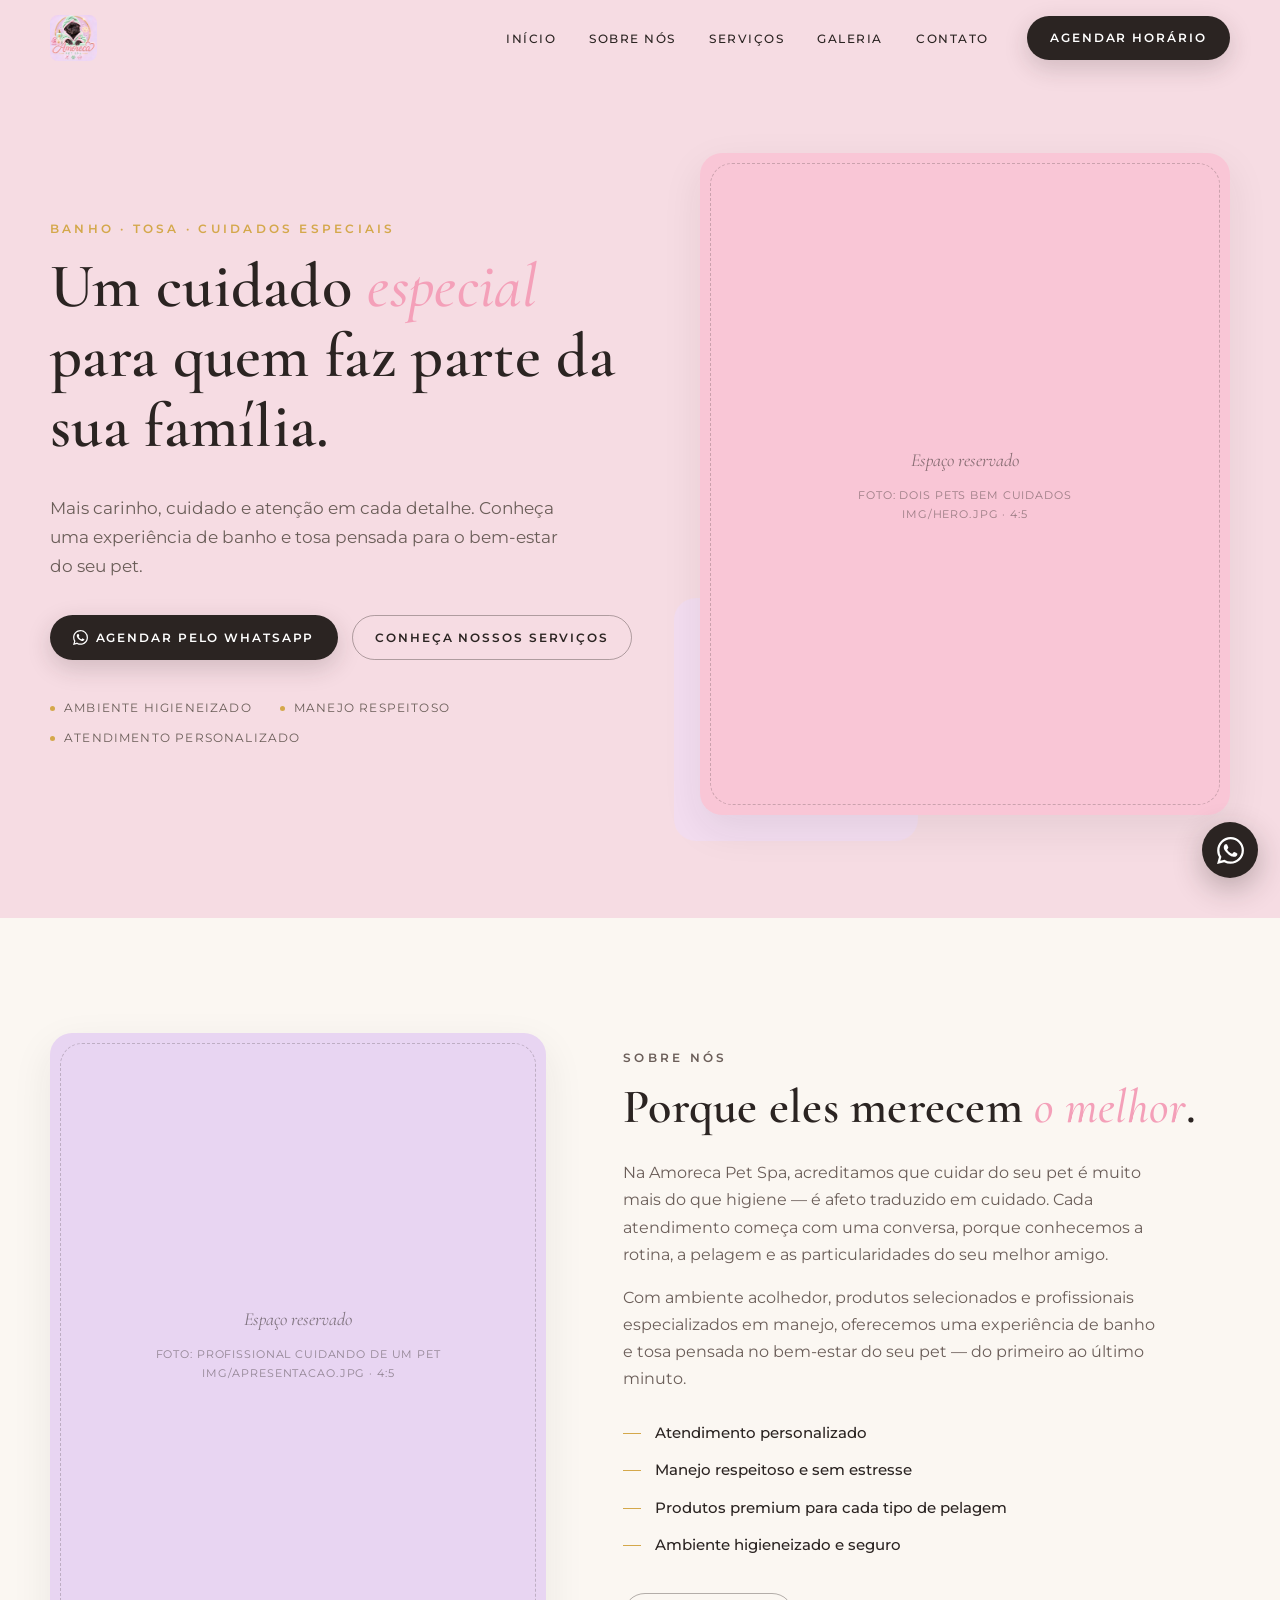
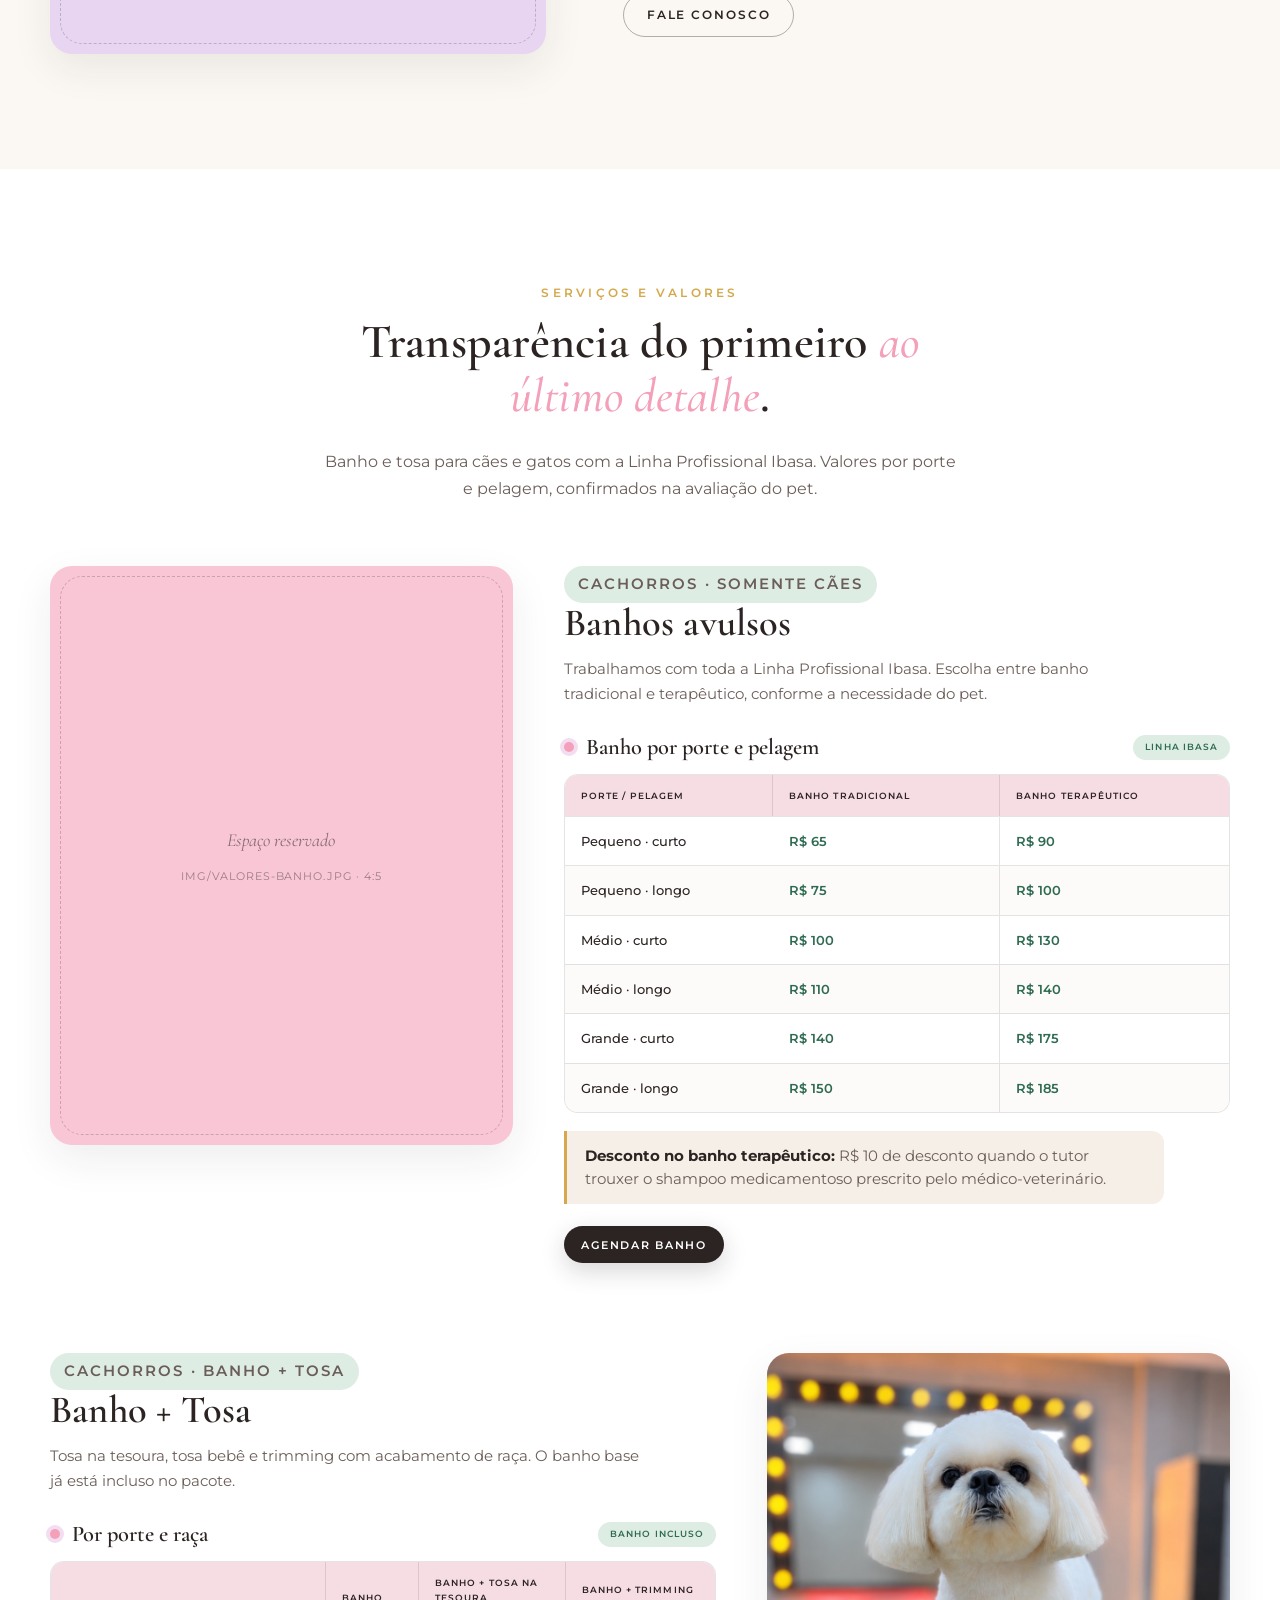
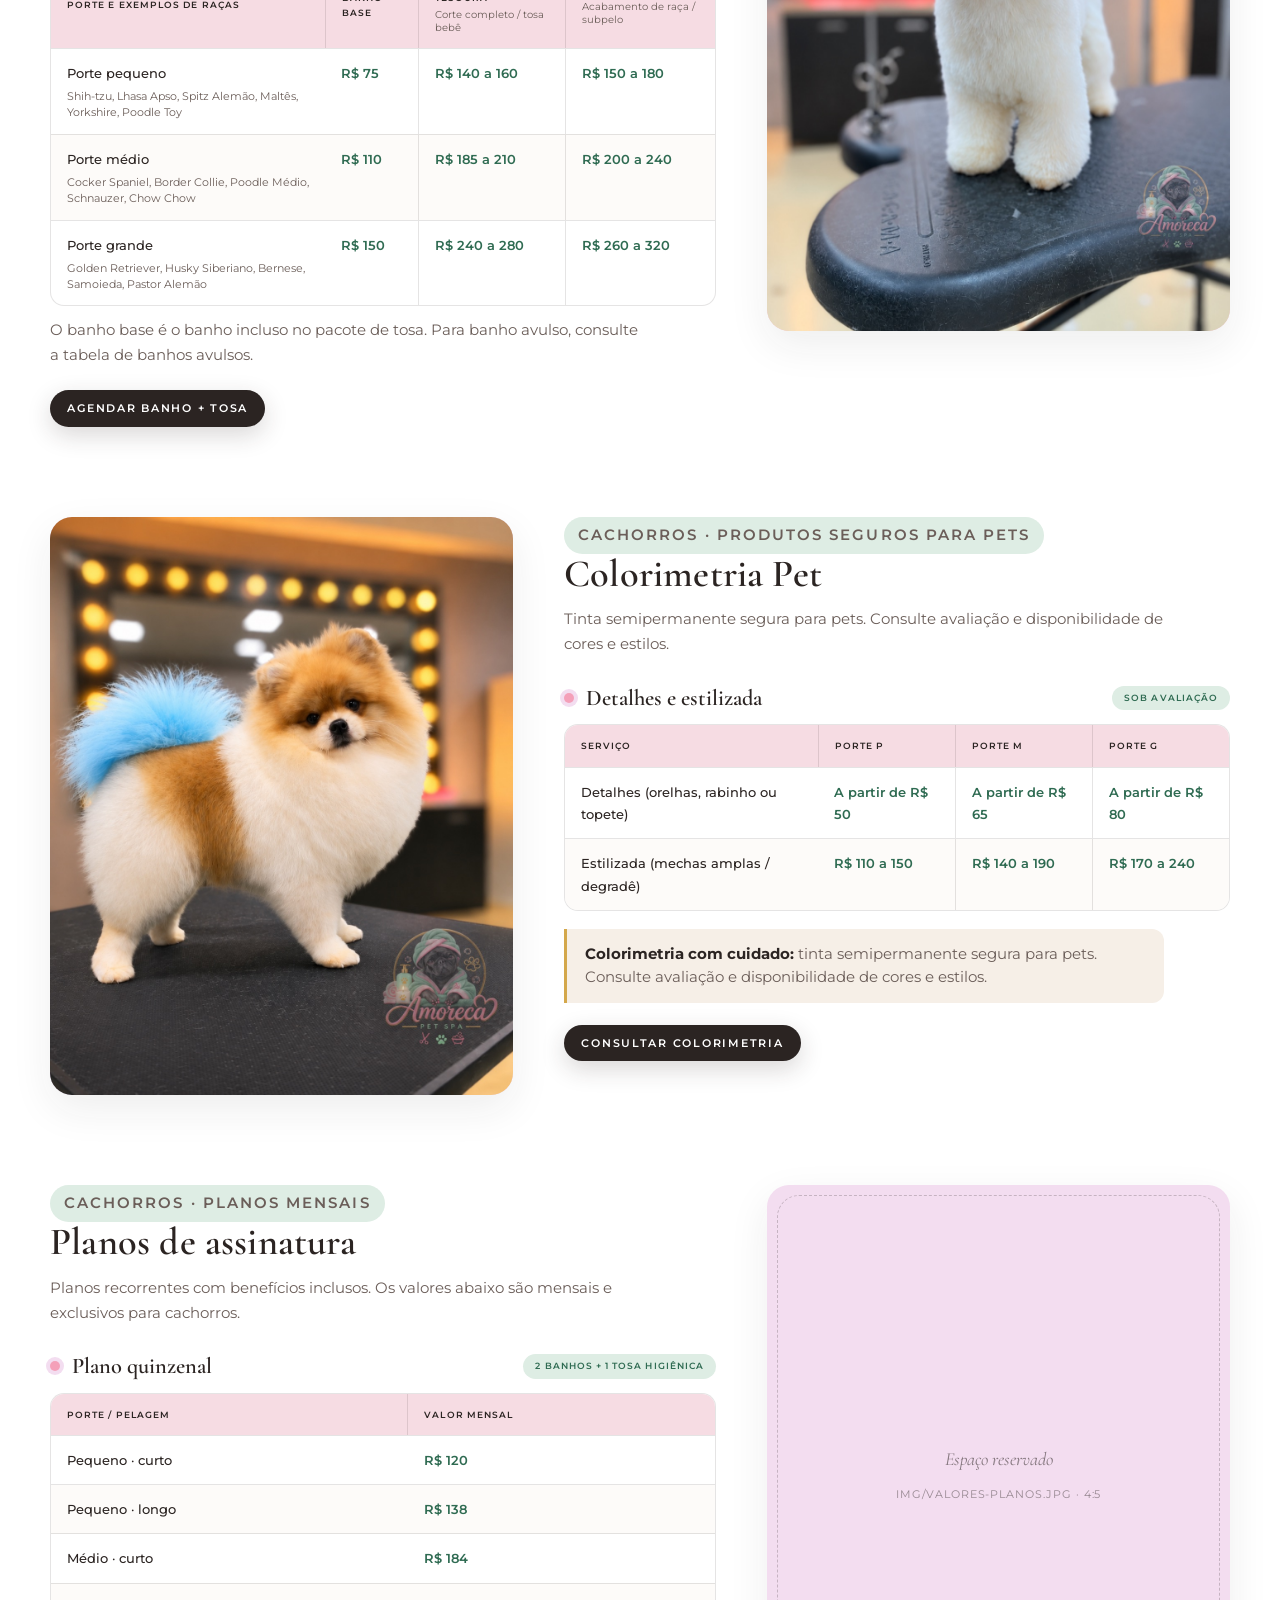
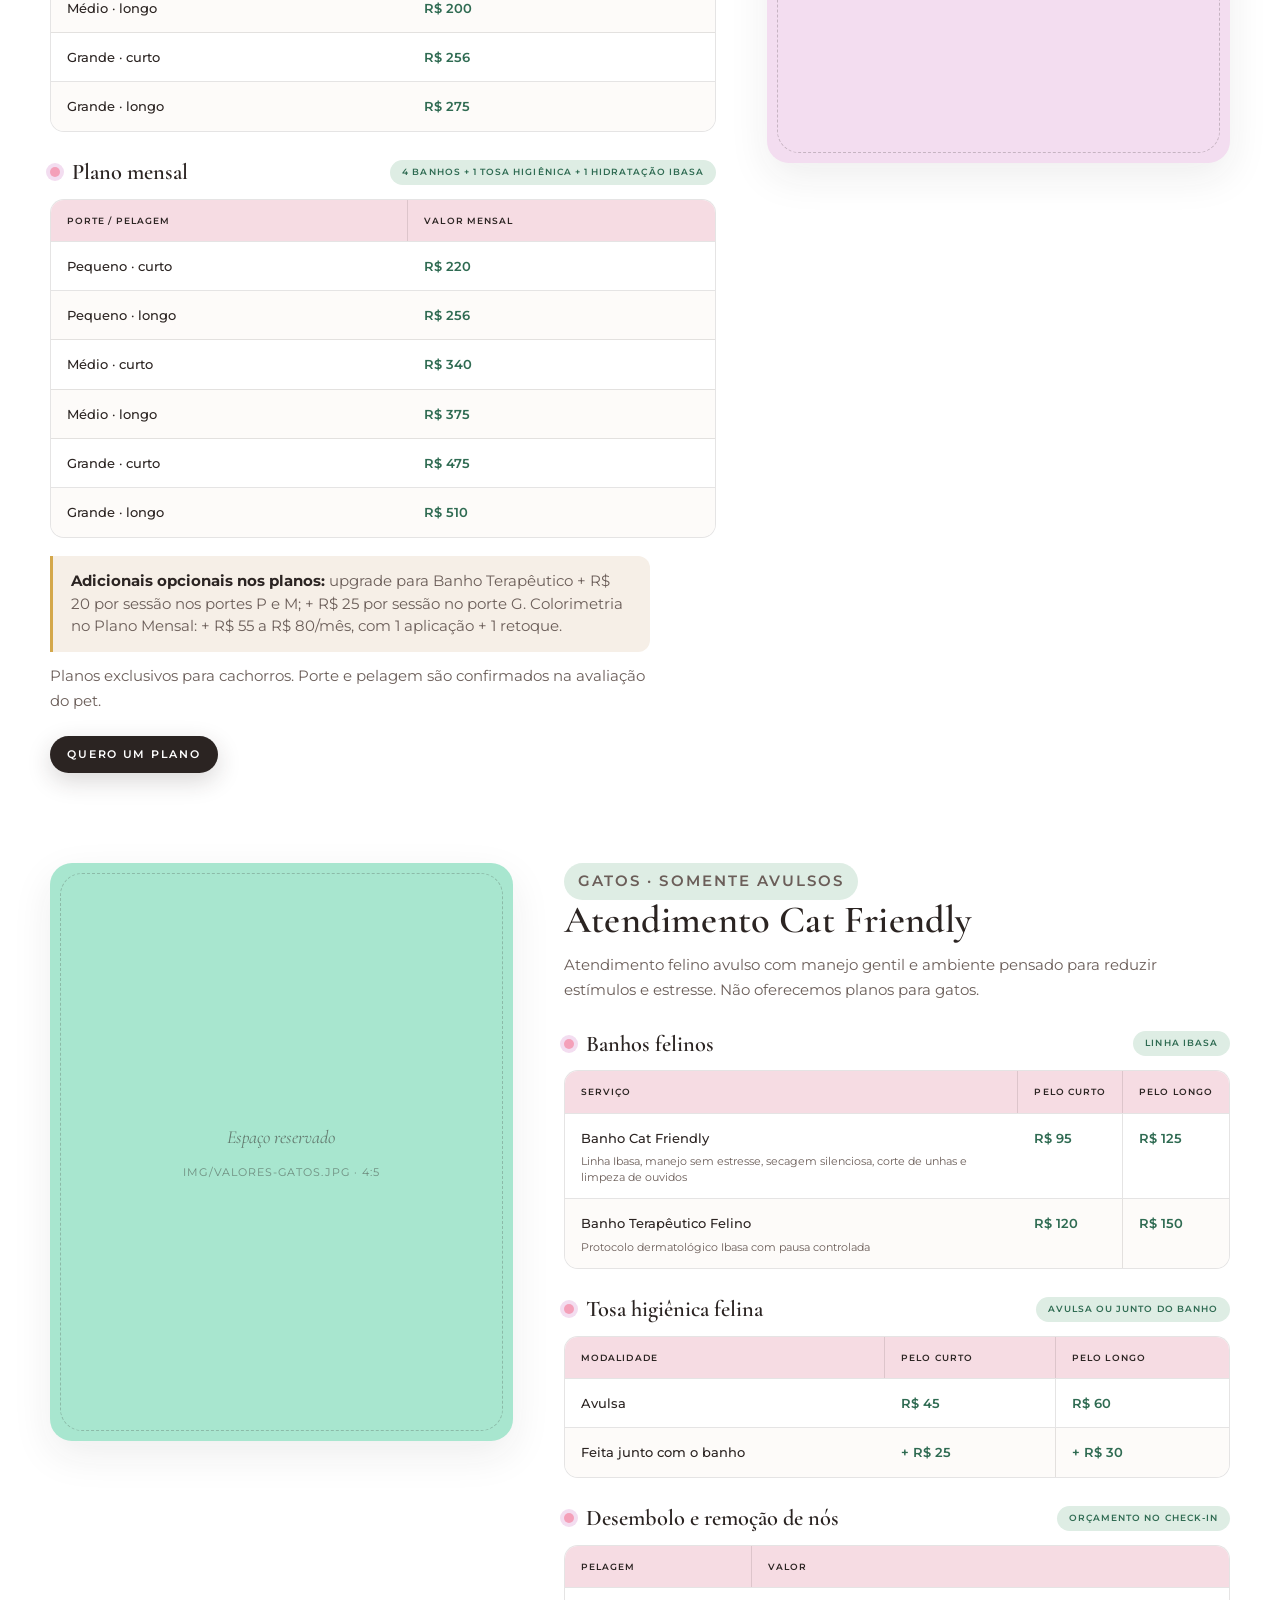
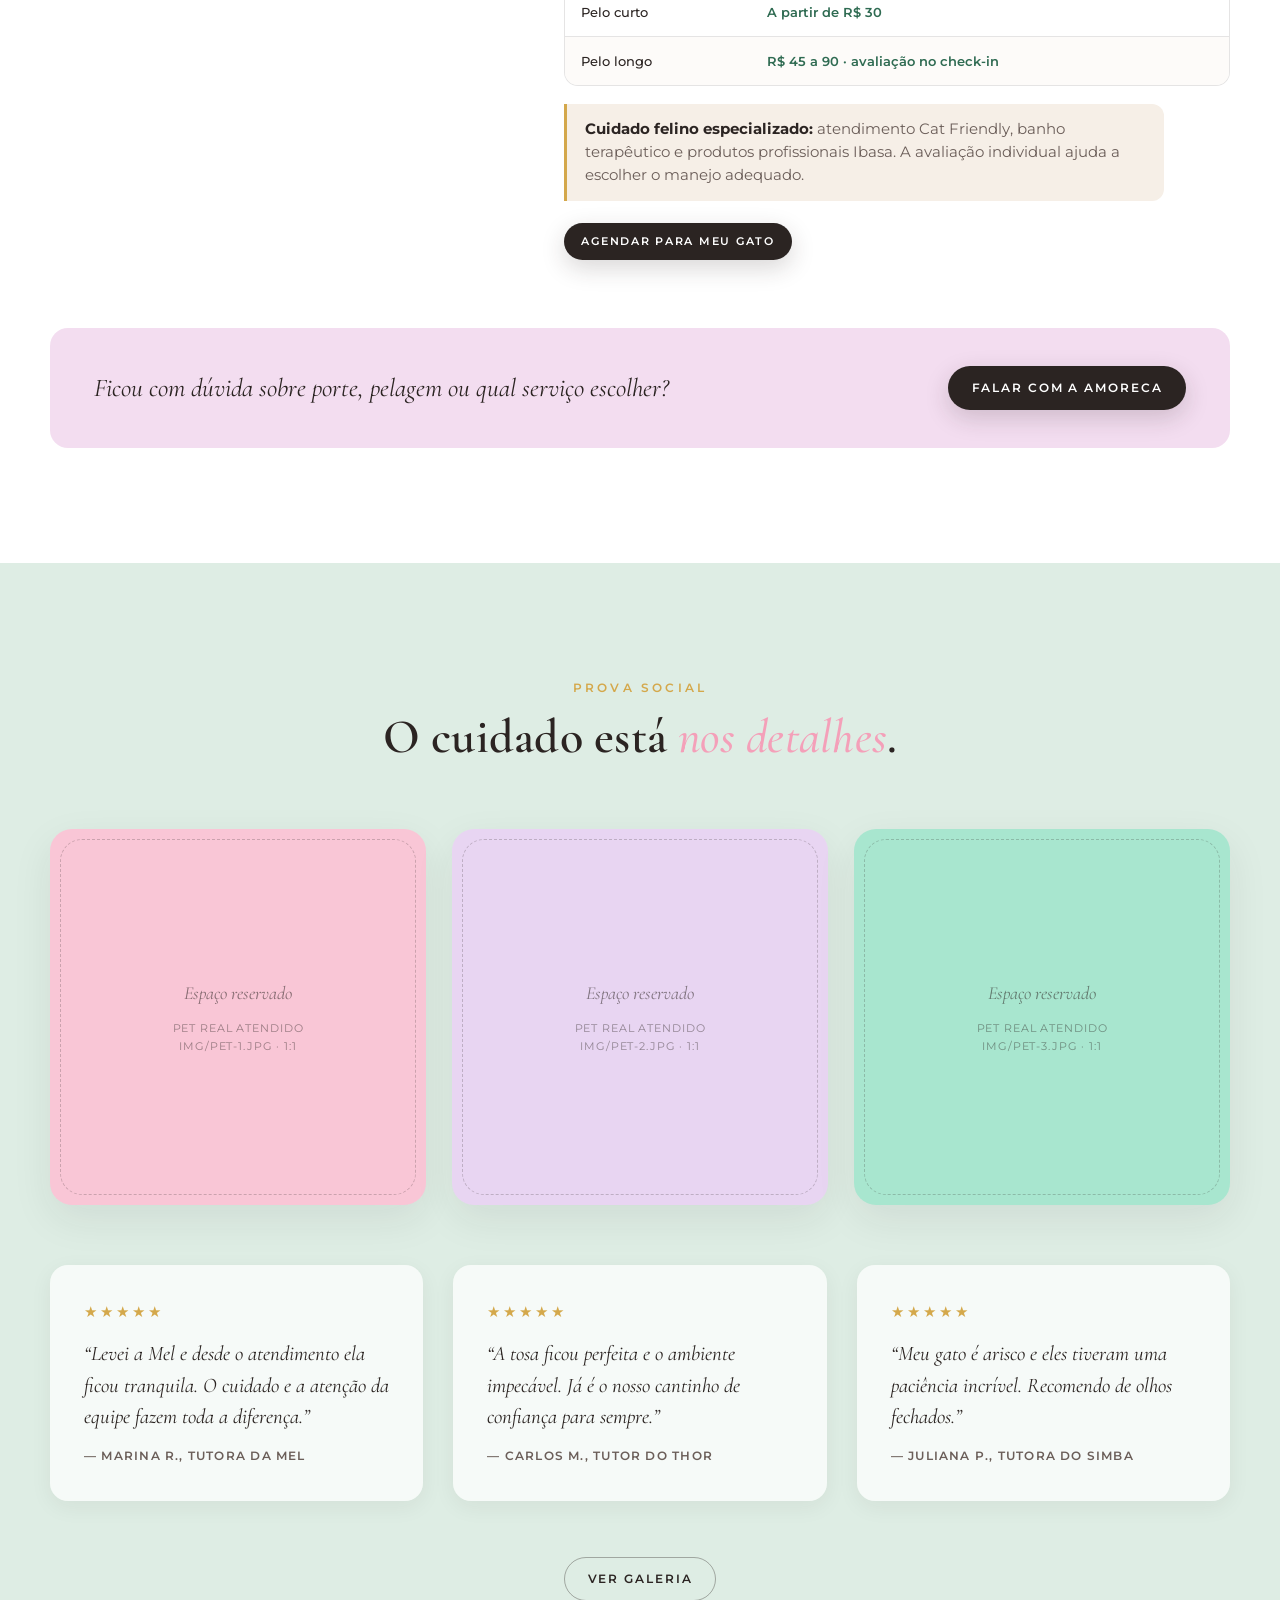
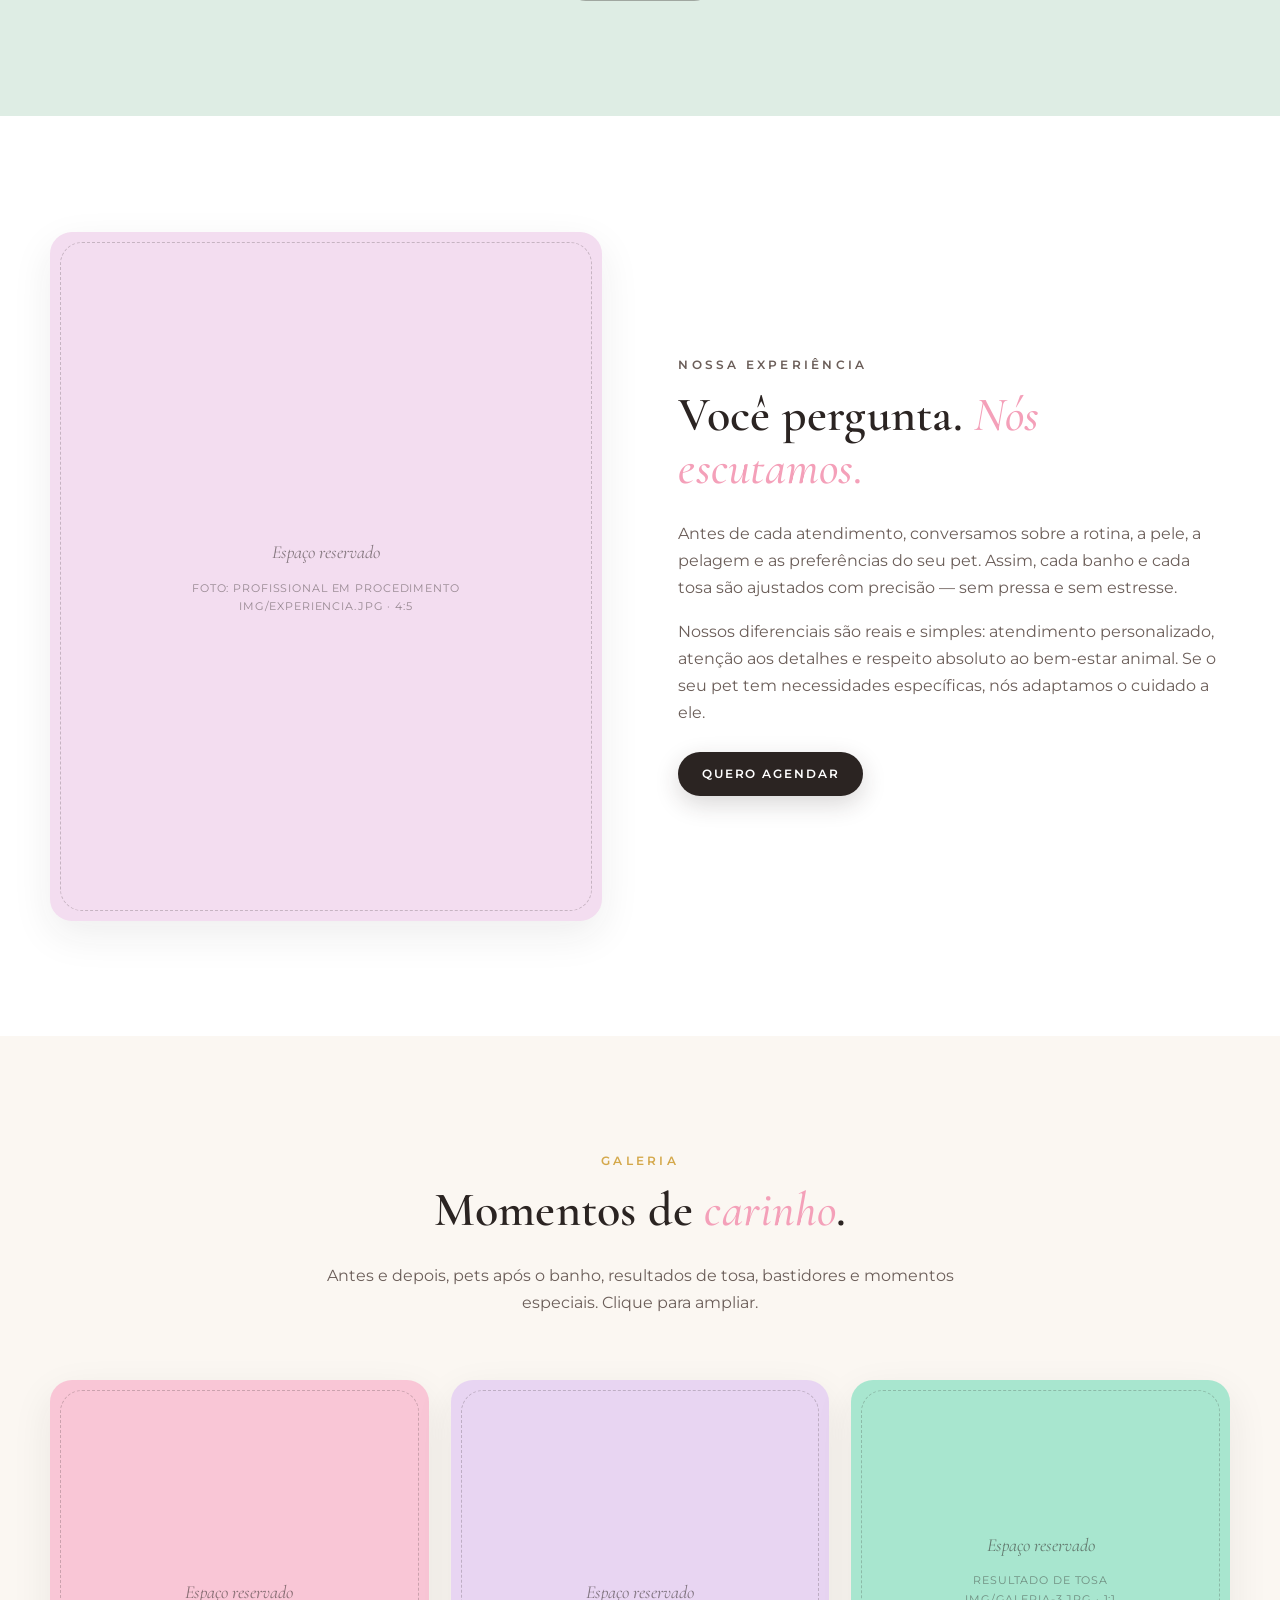
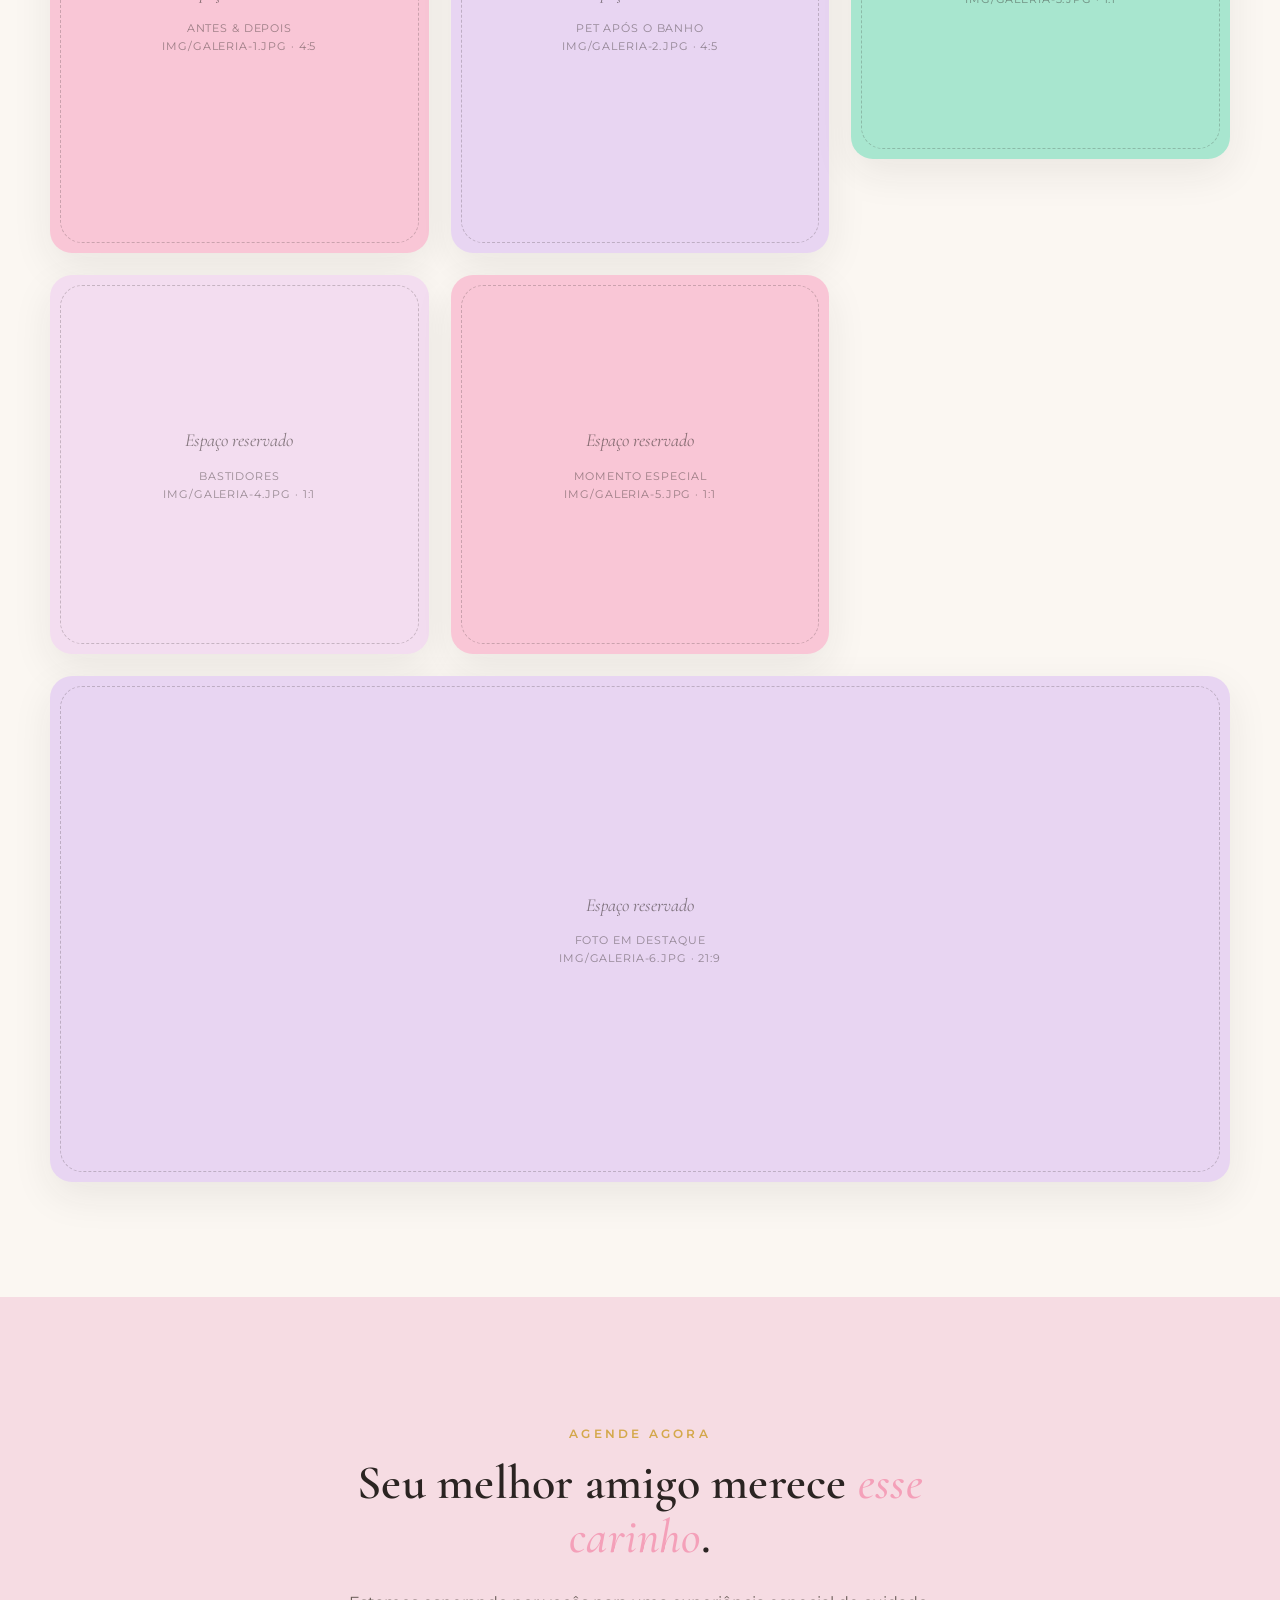
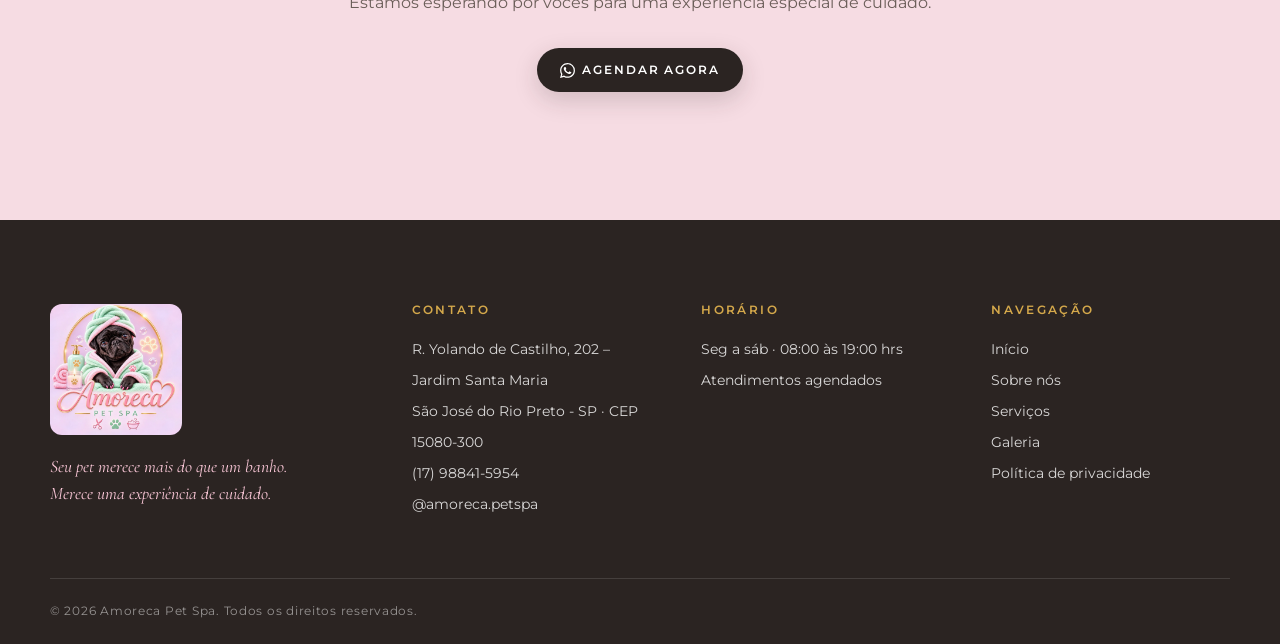
==== index.html @ 4e4f7888 "Mantem apenas o valor mensal nos planos" ====
<!DOCTYPE html>
<html lang="pt-BR">
<head>
  <meta charset="UTF-8">
  <meta name="viewport" content="width=device-width, initial-scale=1.0">

  <!-- ============ SEO — edite title/description/canonical antes de publicar ============ -->
  <title>Amoreca Pet Spa | Banho e Tosa Premium para Cães e Gatos</title>
  <meta name="description" content="Banho, tosa na tesoura e cuidados especiais com carinho e profissionalismo. Agende pelo WhatsApp e descubra uma experiência de grooming pensada no bem-estar do seu pet.">
  <link rel="canonical" href="https://adonayiamkt-design.github.io/amoreca-pet-spa/">
  <meta name="robots" content="index, follow">
  <meta name="theme-color" content="#FBF7F2">

  <!-- ============ Open Graph / compartilhamento ============ -->
  <meta property="og:type" content="website">
  <meta property="og:locale" content="pt_BR">
  <meta property="og:site_name" content="Amoreca Pet Spa">
  <meta property="og:title" content="Amoreca Pet Spa | Banho e Tosa Premium">
  <meta property="og:description" content="Mais carinho, cuidado e atenção em cada detalhe. Conheça uma experiência de banho e tosa pensada para o bem-estar do seu pet.">
  <meta property="og:url" content="https://adonayiamkt-design.github.io/amoreca-pet-spa/">
  <meta property="og:image" content="https://adonayiamkt-design.github.io/amoreca-pet-spa/img/logo-oficial.jpg">
  <meta name="twitter:card" content="summary_large_image">
  <meta name="twitter:title" content="Amoreca Pet Spa | Banho e Tosa Premium">
  <meta name="twitter:description" content="Uma experiência de banho e tosa pensada para o bem-estar do seu pet.">
  <meta name="twitter:image" content="https://adonayiamkt-design.github.io/amoreca-pet-spa/img/logo-oficial.jpg">

  <!-- ============ Favicon ============ -->
  <link rel="icon" type="image/svg+xml" href="img/favicon.svg">

  <!-- ============ Tipografias ============ -->
  <link rel="preconnect" href="https://fonts.googleapis.com">
  <link rel="preconnect" href="https://fonts.gstatic.com" crossorigin>
  <link href="https://fonts.googleapis.com/css2?family=Cormorant+Garamond:ital,wght@0,500;0,600;0,700;1,500;1,600&family=Montserrat:wght@400;500;600&display=swap" rel="stylesheet">

  <link rel="stylesheet" href="css/style.css?v=6">

  <!-- ============ Dados estruturados (Local Business) — substitua pelos dados reais ============ -->
  <script type="application/ld+json">
  {
    "@context": "https://schema.org",
    "@type": "BeautySalon",
    "name": "Amoreca Pet Spa",
    "description": "Banho, tosa e cuidados especiais para cães e gatos.",
    "image": "https://adonayiamkt-design.github.io/amoreca-pet-spa/img/logo-oficial.jpg",
    "url": "https://adonayiamkt-design.github.io/amoreca-pet-spa/",
    "telephone": "+55 17 98841-5954",
    "priceRange": "$$",
    "address": {
      "@type": "PostalAddress",
      "streetAddress": "R. Yolando de Castilho, 202",
      "addressLocality": "São José do Rio Preto",
      "addressRegion": "SP",
      "postalCode": "15080-300",
      "addressCountry": "BR"
    },
    "openingHoursSpecification": [
      {
        "@type": "OpeningHoursSpecification",
        "dayOfWeek": ["Monday", "Tuesday", "Wednesday", "Thursday", "Friday", "Saturday"],
        "opens": "08:00",
        "closes": "19:00"
      }
    ],
    "sameAs": ["https://www.instagram.com/amoreca.petspa"]
  }
  </script>
</head>
<body>

  <a class="skip-link" href="#conteudo">Pular para o conteúdo</a>

  <!-- ==================== SEÇÃO 1 — HEADER ==================== -->
  <header class="header" id="topo">
    <div class="container header__inner">
      <a class="header__logo" href="#inicio" aria-label="Amoreca Pet Spa — voltar ao início">
        <img src="img/logo-oficial.jpg" alt="Amoreca Pet Spa" width="47" height="46">
      </a>

      <nav class="nav" id="nav" aria-label="Navegação principal">
        <ul class="nav__list">
          <li><a href="#inicio">Início</a></li>
          <li><a href="#sobre">Sobre nós</a></li>
          <li><a href="#servicos">Serviços</a></li>
          <li><a href="#galeria">Galeria</a></li>
          <li><a href="#contato">Contato</a></li>
        </ul>
        <a class="btn btn--primary nav__cta" href="https://wa.me/5517988415954?text=Ol%C3%A1!%20Gostaria%20de%20agendar%20um%20hor%C3%A1rio%20para%20meu%20pet.%20Poderiam%20me%20passar%20as%20informa%C3%A7%C3%B5es%3F" data-wa data-track="whatsapp_header">Agendar horário</a>
      </nav>

      <button class="nav__toggle" type="button" aria-expanded="false" aria-controls="nav" aria-label="Abrir menu">
        <span class="nav__toggle-bar"></span>
        <span class="nav__toggle-bar"></span>
      </button>
    </div>
    <div class="nav__overlay" hidden></div>
  </header>

  <main id="conteudo">

    <!-- ==================== SEÇÃO 2 — HERO ==================== -->
    <section class="hero" id="inicio" aria-labelledby="hero-titulo">
      <div class="container hero__grid">
        <div class="hero__content reveal">
          <p class="eyebrow">Banho &middot; Tosa &middot; Cuidados especiais</p>
          <h1 id="hero-titulo">Um cuidado <em>especial</em> para quem faz parte da sua família.</h1>
          <p class="hero__lead">Mais carinho, cuidado e atenção em cada detalhe. Conheça uma experiência de banho e tosa pensada para o bem-estar do seu pet.</p>
          <div class="hero__actions">
            <a class="btn btn--primary" href="https://wa.me/5517988415954?text=Ol%C3%A1!%20Gostaria%20de%20agendar%20um%20hor%C3%A1rio%20para%20meu%20pet.%20Poderiam%20me%20passar%20as%20informa%C3%A7%C3%B5es%3F" data-wa data-track="whatsapp_hero">
              <svg class="btn__icon" viewBox="0 0 24 24" aria-hidden="true"><path fill="currentColor" d="M17.472 14.382c-.297-.149-1.758-.867-2.03-.967-.273-.099-.471-.148-.67.15-.197.297-.767.966-.94 1.164-.173.199-.347.223-.644.075-.297-.15-1.255-.463-2.39-1.475-.883-.788-1.48-1.761-1.653-2.059-.173-.297-.018-.458.13-.606.134-.133.298-.347.446-.52.149-.174.198-.298.298-.497.099-.198.05-.371-.025-.52-.075-.149-.669-1.612-.916-2.207-.242-.579-.487-.5-.669-.51-.173-.008-.371-.01-.57-.01-.198 0-.52.074-.792.372-.272.297-1.04 1.016-1.04 2.479 0 1.462 1.065 2.875 1.213 3.074.149.198 2.096 3.2 5.077 4.487.709.306 1.262.489 1.694.625.712.227 1.36.195 1.871.118.571-.085 1.758-.719 2.006-1.413.248-.694.248-1.289.173-1.413-.074-.124-.272-.198-.57-.347m-5.421 7.403h-.004a9.87 9.87 0 0 1-5.031-1.378l-.361-.214-3.741.982.998-3.648-.235-.374a9.86 9.86 0 0 1-1.51-5.26c.001-5.45 4.436-9.884 9.888-9.884 2.64 0 5.122 1.03 6.988 2.898a9.825 9.825 0 0 1 2.893 6.994c-.003 5.45-4.437 9.884-9.885 9.884m8.413-18.297A11.815 11.815 0 0 0 12.05 0C5.495 0 .16 5.335.157 11.892c0 2.096.547 4.142 1.588 5.945L.057 24l6.305-1.654a11.882 11.882 0 0 0 5.683 1.448h.005c6.554 0 11.89-5.335 11.893-11.893a11.821 11.821 0 0 0-3.48-8.413z"/></svg>
              Agendar pelo WhatsApp
            </a>
            <a class="btn btn--ghost" href="#servicos">Conheça nossos serviços</a>
          </div>
          <ul class="hero__meta">
            <li>Ambiente higieneizado</li>
            <li>Manejo respeitoso</li>
            <li>Atendimento personalizado</li>
          </ul>
        </div>

        <div class="hero__media reveal">
          <!-- FOTO: substituir img/hero.jpg por uma foto real de dois pets bem cuidados (cão e gato), proporção 4:5 -->
          <figure class="photo photo--hero" style="--ph:#F9C6D6">
            <span class="photo__hint" aria-hidden="true">Espaço reservado<small>Foto: dois pets bem cuidados<br>img/hero.jpg &middot; 4:5</small></span>
            <img src="img/hero.jpg" alt="Dois pets bem cuidados, um cão e um gato, após o banho na Amoreca Pet Spa" width="800" height="1000" loading="eager" onerror="this.classList.add('is-missing')">
          </figure>
        </div>
      </div>
    </section>

    <!-- ==================== SEÇÃO 3 — APRESENTAÇÃO ==================== -->
    <section class="section sobre" id="sobre" aria-labelledby="sobre-titulo">
      <div class="container sobre__grid">
        <div class="sobre__media reveal">
          <!-- FOTO: substituir img/apresentacao.jpg — profissional cuidando de um animal, proporção 4:5 -->
          <figure class="photo" style="--ph:#E8D5F2">
            <span class="photo__hint" aria-hidden="true">Espaço reservado<small>Foto: profissional cuidando de um pet<br>img/apresentacao.jpg &middot; 4:5</small></span>
            <img src="img/apresentacao.jpg" alt="Profissional da Amoreca Pet Spa cuidando carinhosamente de um animal" width="800" height="1000" loading="lazy" onerror="this.classList.add('is-missing')">
          </figure>
        </div>

        <div class="sobre__text reveal">
          <p class="eyebrow">Sobre nós</p>
          <h2 id="sobre-titulo">Porque eles merecem <em>o melhor</em>.</h2>
          <p>Na Amoreca Pet Spa, acreditamos que cuidar do seu pet é muito mais do que higiene — é afeto traduzido em cuidado. Cada atendimento começa com uma conversa, porque conhecemos a rotina, a pelagem e as particularidades do seu melhor amigo.</p>
          <p>Com ambiente acolhedor, produtos selecionados e profissionais especializados em manejo, oferecemos uma experiência de banho e tosa pensada no bem-estar do seu pet — do primeiro ao último minuto.</p>

          <ul class="diferenciais">
            <li>Atendimento personalizado</li>
            <li>Manejo respeitoso e sem estresse</li>
            <li>Produtos premium para cada tipo de pelagem</li>
            <li>Ambiente higieneizado e seguro</li>
          </ul>

          <a class="btn btn--ghost" href="https://wa.me/5517988415954?text=Ol%C3%A1!%20Gostaria%20de%20agendar%20um%20hor%C3%A1rio%20para%20meu%20pet.%20Poderiam%20me%20passar%20as%20informa%C3%A7%C3%B5es%3F" data-wa data-track="whatsapp_sobre">Fale conosco</a>
        </div>
      </div>
    </section>

    <!-- ==================== SEÇÃO 4 — SERVIÇOS E VALORES ==================== -->
    <section class="section servicos" id="servicos" aria-labelledby="servicos-titulo">
      <div class="container">
        <header class="section__head reveal">
          <p class="eyebrow">Serviços e valores</p>
          <h2 id="servicos-titulo">Transparência do primeiro <em>ao último detalhe</em>.</h2>
          <p class="section__lead">Banho e tosa para cães e gatos com a Linha Profissional Ibasa. Valores por porte e pelagem, confirmados na avaliação do pet.</p>
        </header>

        <div class="valores__lista">

          <!-- ============ BLOCO 1 — BANHOS AVULSOS ============ -->
          <article class="valor-bloco reveal">
            <figure class="photo valor-bloco__photo" style="--ph:#F9C6D6">
              <span class="photo__hint" aria-hidden="true">Espaço reservado<small>img/valores-banho.jpg &middot; 4:5</small></span>
              <img src="img/valores-banho.jpg" alt="Cão tomando banho com espuma delicada na Amoreca Pet Spa" width="800" height="1000" loading="lazy" onerror="this.classList.add('is-missing')">
            </figure>
            <div class="valor-bloco__body">
              <p class="valor-tag">Cachorros &middot; Somente cães</p>
              <h3>Banhos avulsos</h3>
              <p>Trabalhamos com toda a Linha Profissional Ibasa. Escolha entre banho tradicional e terapêutico, conforme a necessidade do pet.</p>

              <div class="valor-sub">
                <h4>Banho por porte e pelagem</h4>
                <span class="valor-selo">Linha Ibasa</span>
              </div>

              <div class="tabela-wrap">
                <table class="tabela">
                  <caption class="visually-hidden">Banho por porte e pelagem</caption>
                  <thead>
                    <tr>
                      <th scope="col">Porte / pelagem</th>
                      <th scope="col">Banho tradicional</th>
                      <th scope="col">Banho terapêutico</th>
                    </tr>
                  </thead>
                  <tbody>
                    <tr><th scope="row">Pequeno &middot; curto</th><td class="preco">R$ 65</td><td class="preco">R$ 90</td></tr>
                    <tr><th scope="row">Pequeno &middot; longo</th><td class="preco">R$ 75</td><td class="preco">R$ 100</td></tr>
                    <tr><th scope="row">Médio &middot; curto</th><td class="preco">R$ 100</td><td class="preco">R$ 130</td></tr>
                    <tr><th scope="row">Médio &middot; longo</th><td class="preco">R$ 110</td><td class="preco">R$ 140</td></tr>
                    <tr><th scope="row">Grande &middot; curto</th><td class="preco">R$ 140</td><td class="preco">R$ 175</td></tr>
                    <tr><th scope="row">Grande &middot; longo</th><td class="preco">R$ 150</td><td class="preco">R$ 185</td></tr>
                  </tbody>
                </table>
              </div>

              <p class="valor-nota"><strong>Desconto no banho terapêutico:</strong> R$ 10 de desconto quando o tutor trouxer o shampoo medicamentoso prescrito pelo médico-veterinário.</p>

              <a class="btn btn--primary btn--small" href="https://wa.me/5517988415954?text=Ol%C3%A1!%20Gostaria%20de%20agendar%20um%20hor%C3%A1rio%20para%20meu%20pet.%20Poderiam%20me%20passar%20as%20informa%C3%A7%C3%B5es%3F" data-wa="Banho" data-track="whatsapp_valores_banho">Agendar banho</a>
            </div>
          </article>

          <!-- ============ BLOCO 2 — BANHO + TOSA ============ -->
          <article class="valor-bloco reveal">
            <figure class="photo valor-bloco__photo" style="--ph:#F9C6D6">
              <span class="photo__hint" aria-hidden="true">Espaço reservado<small>img/valores-tosa.jpg &middot; 4:5</small></span>
              <img src="img/valores-tosa.jpg" alt="Cão branco com tosa bebê finalizada na tesoura, em pé na mesa de tosa da Amoreca Pet Spa" width="1050" height="1400" loading="lazy" onerror="this.classList.add('is-missing')">
            </figure>
            <div class="valor-bloco__body">
              <p class="valor-tag">Cachorros &middot; Banho + tosa</p>
              <h3>Banho + Tosa</h3>
              <p>Tosa na tesoura, tosa bebê e trimming com acabamento de raça. O banho base já está incluso no pacote.</p>

              <div class="valor-sub">
                <h4>Por porte e raça</h4>
                <span class="valor-selo">Banho incluso</span>
              </div>

              <div class="tabela-wrap">
                <table class="tabela tabela--larga">
                  <caption class="visually-hidden">Banho e tosa por porte e raça</caption>
                  <thead>
                    <tr>
                      <th scope="col">Porte e exemplos de raças</th>
                      <th scope="col">Banho base</th>
                      <th scope="col">Banho + tosa na tesoura<small>Corte completo / tosa bebê</small></th>
                      <th scope="col">Banho + trimming<small>Acabamento de raça / subpelo</small></th>
                    </tr>
                  </thead>
                  <tbody>
                    <tr>
                      <th scope="row">Porte pequeno<small>Shih-tzu, Lhasa Apso, Spitz Alemão, Maltês, Yorkshire, Poodle Toy</small></th>
                      <td class="preco">R$ 75</td>
                      <td class="preco">R$ 140 a 160</td>
                      <td class="preco">R$ 150 a 180</td>
                    </tr>
                    <tr>
                      <th scope="row">Porte médio<small>Cocker Spaniel, Border Collie, Poodle Médio, Schnauzer, Chow Chow</small></th>
                      <td class="preco">R$ 110</td>
                      <td class="preco">R$ 185 a 210</td>
                      <td class="preco">R$ 200 a 240</td>
                    </tr>
                    <tr>
                      <th scope="row">Porte grande<small>Golden Retriever, Husky Siberiano, Bernese, Samoieda, Pastor Alemão</small></th>
                      <td class="preco">R$ 150</td>
                      <td class="preco">R$ 240 a 280</td>
                      <td class="preco">R$ 260 a 320</td>
                    </tr>
                  </tbody>
                </table>
              </div>

              <p class="valor-obs">O banho base é o banho incluso no pacote de tosa. Para banho avulso, consulte a tabela de banhos avulsos.</p>

              <a class="btn btn--primary btn--small" href="https://wa.me/5517988415954?text=Ol%C3%A1!%20Gostaria%20de%20agendar%20um%20hor%C3%A1rio%20para%20meu%20pet.%20Poderiam%20me%20passar%20as%20informa%C3%A7%C3%B5es%3F" data-wa="Banho + tosa" data-track="whatsapp_valores_tosa">Agendar banho + tosa</a>
            </div>
          </article>

          <!-- ============ BLOCO 3 — COLORIMETRIA ============ -->
          <article class="valor-bloco reveal">
            <figure class="photo valor-bloco__photo" style="--ph:#E8D5F2">
              <span class="photo__hint" aria-hidden="true">Espaço reservado<small>img/valores-colorimetria.jpg &middot; 4:5</small></span>
              <img src="img/valores-colorimetria.jpg" alt="Spitz Alemão com o rabinho tingido de azul, resultado de colorimetria pet segura na Amoreca Pet Spa" width="1120" height="1400" loading="lazy" onerror="this.classList.add('is-missing')">
            </figure>
            <div class="valor-bloco__body">
              <p class="valor-tag">Cachorros &middot; Produtos seguros para pets</p>
              <h3>Colorimetria Pet</h3>
              <p>Tinta semipermanente segura para pets. Consulte avaliação e disponibilidade de cores e estilos.</p>

              <div class="valor-sub">
                <h4>Detalhes e estilizada</h4>
                <span class="valor-selo">Sob avaliação</span>
              </div>

              <div class="tabela-wrap">
                <table class="tabela">
                  <caption class="visually-hidden">Colorimetria pet por porte</caption>
                  <thead>
                    <tr>
                      <th scope="col">Serviço</th>
                      <th scope="col">Porte P</th>
                      <th scope="col">Porte M</th>
                      <th scope="col">Porte G</th>
                    </tr>
                  </thead>
                  <tbody>
                    <tr><th scope="row">Detalhes (orelhas, rabinho ou topete)</th><td class="preco">A partir de R$ 50</td><td class="preco">A partir de R$ 65</td><td class="preco">A partir de R$ 80</td></tr>
                    <tr><th scope="row">Estilizada (mechas amplas / degradê)</th><td class="preco">R$ 110 a 150</td><td class="preco">R$ 140 a 190</td><td class="preco">R$ 170 a 240</td></tr>
                  </tbody>
                </table>
              </div>

              <p class="valor-nota"><strong>Colorimetria com cuidado:</strong> tinta semipermanente segura para pets. Consulte avaliação e disponibilidade de cores e estilos.</p>

              <a class="btn btn--primary btn--small" href="https://wa.me/5517988415954?text=Ol%C3%A1!%20Gostaria%20de%20agendar%20um%20hor%C3%A1rio%20para%20meu%20pet.%20Poderiam%20me%20passar%20as%20informa%C3%A7%C3%B5es%3F" data-wa="Colorimetria" data-track="whatsapp_valores_colorimetria">Consultar colorimetria</a>
            </div>
          </article>

          <!-- ============ BLOCO 4 — PLANOS DE ASSINATURA ============ -->
          <article class="valor-bloco reveal">
            <figure class="photo valor-bloco__photo" style="--ph:#F3DDF0">
              <span class="photo__hint" aria-hidden="true">Espaço reservado<small>img/valores-planos.jpg &middot; 4:5</small></span>
              <img src="img/valores-planos.jpg" alt="Cão limpo e finalizado após o banho, com toalha e laço" width="800" height="1000" loading="lazy" onerror="this.classList.add('is-missing')">
            </figure>
            <div class="valor-bloco__body">
              <p class="valor-tag">Cachorros &middot; Planos mensais</p>
              <h3>Planos de assinatura</h3>
              <p>Planos recorrentes com benefícios inclusos. Os valores abaixo são mensais e exclusivos para cachorros.</p>

              <div class="valor-sub">
                <h4>Plano quinzenal</h4>
                <span class="valor-selo">2 banhos + 1 tosa higiênica</span>
              </div>

              <div class="tabela-wrap">
                <table class="tabela">
                  <caption class="visually-hidden">Plano quinzenal por porte e pelagem</caption>
                  <thead>
                    <tr>
                      <th scope="col">Porte / pelagem</th>
                      <th scope="col">Valor mensal</th>
                    </tr>
                  </thead>
                  <tbody>
                    <tr><th scope="row">Pequeno &middot; curto</th><td class="preco">R$ 120</td></tr>
                    <tr><th scope="row">Pequeno &middot; longo</th><td class="preco">R$ 138</td></tr>
                    <tr><th scope="row">Médio &middot; curto</th><td class="preco">R$ 184</td></tr>
                    <tr><th scope="row">Médio &middot; longo</th><td class="preco">R$ 200</td></tr>
                    <tr><th scope="row">Grande &middot; curto</th><td class="preco">R$ 256</td></tr>
                    <tr><th scope="row">Grande &middot; longo</th><td class="preco">R$ 275</td></tr>
                  </tbody>
                </table>
              </div>

              <div class="valor-sub">
                <h4>Plano mensal</h4>
                <span class="valor-selo">4 banhos + 1 tosa higiênica + 1 hidratação Ibasa</span>
              </div>

              <div class="tabela-wrap">
                <table class="tabela">
                  <caption class="visually-hidden">Plano mensal por porte e pelagem</caption>
                  <thead>
                    <tr>
                      <th scope="col">Porte / pelagem</th>
                      <th scope="col">Valor mensal</th>
                    </tr>
                  </thead>
                  <tbody>
                    <tr><th scope="row">Pequeno &middot; curto</th><td class="preco">R$ 220</td></tr>
                    <tr><th scope="row">Pequeno &middot; longo</th><td class="preco">R$ 256</td></tr>
                    <tr><th scope="row">Médio &middot; curto</th><td class="preco">R$ 340</td></tr>
                    <tr><th scope="row">Médio &middot; longo</th><td class="preco">R$ 375</td></tr>
                    <tr><th scope="row">Grande &middot; curto</th><td class="preco">R$ 475</td></tr>
                    <tr><th scope="row">Grande &middot; longo</th><td class="preco">R$ 510</td></tr>
                  </tbody>
                </table>
              </div>

              <p class="valor-nota"><strong>Adicionais opcionais nos planos:</strong> upgrade para Banho Terapêutico + R$ 20 por sessão nos portes P e M; + R$ 25 por sessão no porte G. Colorimetria no Plano Mensal: + R$ 55 a R$ 80/mês, com 1 aplicação + 1 retoque.</p>
              <p class="valor-obs">Planos exclusivos para cachorros. Porte e pelagem são confirmados na avaliação do pet.</p>

              <a class="btn btn--primary btn--small" href="https://wa.me/5517988415954?text=Ol%C3%A1!%20Gostaria%20de%20agendar%20um%20hor%C3%A1rio%20para%20meu%20pet.%20Poderiam%20me%20passar%20as%20informa%C3%A7%C3%B5es%3F" data-wa="Planos de assinatura" data-track="whatsapp_valores_planos">Quero um plano</a>
            </div>
          </article>

          <!-- ============ BLOCO 5 — CAT FRIENDLY (GATOS) ============ -->
          <article class="valor-bloco reveal">
            <figure class="photo valor-bloco__photo" style="--ph:#A8E6CF">
              <span class="photo__hint" aria-hidden="true">Espaço reservado<small>img/valores-gatos.jpg &middot; 4:5</small></span>
              <img src="img/valores-gatos.jpg" alt="Gato recebendo manejo gentil e cuidado Cat Friendly na Amoreca Pet Spa" width="800" height="1000" loading="lazy" onerror="this.classList.add('is-missing')">
            </figure>
            <div class="valor-bloco__body">
              <p class="valor-tag">Gatos &middot; Somente avulsos</p>
              <h3>Atendimento Cat Friendly</h3>
              <p>Atendimento felino avulso com manejo gentil e ambiente pensado para reduzir estímulos e estresse. Não oferecemos planos para gatos.</p>

              <div class="valor-sub">
                <h4>Banhos felinos</h4>
                <span class="valor-selo">Linha Ibasa</span>
              </div>

              <div class="tabela-wrap">
                <table class="tabela">
                  <caption class="visually-hidden">Banhos felinos por pelagem</caption>
                  <thead>
                    <tr>
                      <th scope="col">Serviço</th>
                      <th scope="col">Pelo curto</th>
                      <th scope="col">Pelo longo</th>
                    </tr>
                  </thead>
                  <tbody>
                    <tr>
                      <th scope="row">Banho Cat Friendly<small>Linha Ibasa, manejo sem estresse, secagem silenciosa, corte de unhas e limpeza de ouvidos</small></th>
                      <td class="preco">R$ 95</td>
                      <td class="preco">R$ 125</td>
                    </tr>
                    <tr>
                      <th scope="row">Banho Terapêutico Felino<small>Protocolo dermatológico Ibasa com pausa controlada</small></th>
                      <td class="preco">R$ 120</td>
                      <td class="preco">R$ 150</td>
                    </tr>
                  </tbody>
                </table>
              </div>

              <div class="valor-sub">
                <h4>Tosa higiênica felina</h4>
                <span class="valor-selo">Avulsa ou junto do banho</span>
              </div>

              <div class="tabela-wrap">
                <table class="tabela">
                  <caption class="visually-hidden">Tosa higiênica felina</caption>
                  <thead>
                    <tr>
                      <th scope="col">Modalidade</th>
                      <th scope="col">Pelo curto</th>
                      <th scope="col">Pelo longo</th>
                    </tr>
                  </thead>
                  <tbody>
                    <tr><th scope="row">Avulsa</th><td class="preco">R$ 45</td><td class="preco">R$ 60</td></tr>
                    <tr><th scope="row">Feita junto com o banho</th><td class="preco">+ R$ 25</td><td class="preco">+ R$ 30</td></tr>
                  </tbody>
                </table>
              </div>

              <div class="valor-sub">
                <h4>Desembolo e remoção de nós</h4>
                <span class="valor-selo">Orçamento no check-in</span>
              </div>

              <div class="tabela-wrap">
                <table class="tabela">
                  <caption class="visually-hidden">Desembolo e remoção de nós</caption>
                  <thead>
                    <tr>
                      <th scope="col">Pelagem</th>
                      <th scope="col">Valor</th>
                    </tr>
                  </thead>
                  <tbody>
                    <tr><th scope="row">Pelo curto</th><td class="preco">A partir de R$ 30</td></tr>
                    <tr><th scope="row">Pelo longo</th><td class="preco">R$ 45 a 90 &middot; avaliação no check-in</td></tr>
                  </tbody>
                </table>
              </div>

              <p class="valor-nota"><strong>Cuidado felino especializado:</strong> atendimento Cat Friendly, banho terapêutico e produtos profissionais Ibasa. A avaliação individual ajuda a escolher o manejo adequado.</p>

              <a class="btn btn--primary btn--small" href="https://wa.me/5517988415954?text=Ol%C3%A1!%20Gostaria%20de%20agendar%20um%20hor%C3%A1rio%20para%20meu%20pet.%20Poderiam%20me%20passar%20as%20informa%C3%A7%C3%B5es%3F" data-wa="Cat Friendly (gatos)" data-track="whatsapp_valores_gatos">Agendar para meu gato</a>
            </div>
          </article>

        </div>

        <div class="band-cta reveal">
          <p>Ficou com dúvida sobre porte, pelagem ou qual serviço escolher?</p>
          <a class="btn btn--primary" href="https://wa.me/5517988415954?text=Ol%C3%A1!%20Gostaria%20de%20agendar%20um%20hor%C3%A1rio%20para%20meu%20pet.%20Poderiam%20me%20passar%20as%20informa%C3%A7%C3%B5es%3F" data-wa data-track="whatsapp_servicos_cta">Falar com a Amoreca</a>
        </div>
      </div>
    </section>
    <!-- ==================== SEÇÃO 5 — PROVA SOCIAL ==================== -->
    <section class="section prova" id="prova" aria-labelledby="prova-titulo">
      <div class="container">
        <header class="section__head reveal">
          <p class="eyebrow">Prova social</p>
          <h2 id="prova-titulo">O cuidado está <em>nos detalhes</em>.</h2>
        </header>

        <!-- FOTOS: substituir pet-1/2/3.jpg por fotos reais de pets atendidos, proporção 1:1 -->
        <div class="prova__pets reveal">
          <figure class="photo photo--sq" style="--ph:#F9C6D6">
            <span class="photo__hint" aria-hidden="true">Espaço reservado<small>Pet real atendido<br>img/pet-1.jpg &middot; 1:1</small></span>
            <img src="img/pet-1.jpg" alt="Pet atendido na Amoreca Pet Spa após o banho" width="600" height="600" loading="lazy" onerror="this.classList.add('is-missing')">
          </figure>
          <figure class="photo photo--sq" style="--ph:#E8D5F2">
            <span class="photo__hint" aria-hidden="true">Espaço reservado<small>Pet real atendido<br>img/pet-2.jpg &middot; 1:1</small></span>
            <img src="img/pet-2.jpg" alt="Pet atendido na Amoreca Pet Spa após a tosa" width="600" height="600" loading="lazy" onerror="this.classList.add('is-missing')">
          </figure>
          <figure class="photo photo--sq" style="--ph:#A8E6CF">
            <span class="photo__hint" aria-hidden="true">Espaço reservado<small>Pet real atendido<br>img/pet-3.jpg &middot; 1:1</small></span>
            <img src="img/pet-3.jpg" alt="Pet atendido na Amoreca Pet Spa pronto para casa" width="600" height="600" loading="lazy" onerror="this.classList.add('is-missing')">
          </figure>
        </div>

        <!-- DEPOIMENTOS — substitua pelos depoimentos e avaliações reais dos clientes (F05) -->
        <div class="depoimentos">
          <blockquote class="depoimento reveal">
            <div class="estrelas" aria-label="Avaliação: 5 de 5 estrelas">
              <span aria-hidden="true">&#9733;&#9733;&#9733;&#9733;&#9733;</span>
            </div>
            <p>&ldquo;Levei a Mel e desde o atendimento ela ficou tranquila. O cuidado e a atenção da equipe fazem toda a diferença.&rdquo;</p>
            <footer>&mdash; Marina R., tutora da Mel</footer>
          </blockquote>

          <blockquote class="depoimento reveal">
            <div class="estrelas" aria-label="Avaliação: 5 de 5 estrelas">
              <span aria-hidden="true">&#9733;&#9733;&#9733;&#9733;&#9733;</span>
            </div>
            <p>&ldquo;A tosa ficou perfeita e o ambiente impecável. Já é o nosso cantinho de confiança para sempre.&rdquo;</p>
            <footer>&mdash; Carlos M., tutor do Thor</footer>
          </blockquote>

          <blockquote class="depoimento reveal">
            <div class="estrelas" aria-label="Avaliação: 5 de 5 estrelas">
              <span aria-hidden="true">&#9733;&#9733;&#9733;&#9733;&#9733;</span>
            </div>
            <p>&ldquo;Meu gato é arisco e eles tiveram uma paciência incrível. Recomendo de olhos fechados.&rdquo;</p>
            <footer>&mdash; Juliana P., tutora do Simba</footer>
          </blockquote>
        </div>

        <div class="prova__cta reveal">
          <a class="btn btn--ghost" href="#galeria" data-track="ver_galeria">Ver galeria</a>
        </div>
      </div>
    </section>

    <!-- ==================== SEÇÃO 6 — NOSSA EXPERIÊNCIA ==================== -->
    <section class="section experiencia" id="experiencia" aria-labelledby="exp-titulo">
      <div class="container experiencia__grid">
        <div class="experiencia__media reveal">
          <!-- FOTO: substituir img/experiencia.jpg — profissional realizando um procedimento, 4:5 -->
          <figure class="photo" style="--ph:#F3DDF0">
            <span class="photo__hint" aria-hidden="true">Espaço reservado<small>Foto: profissional em procedimento<br>img/experiencia.jpg &middot; 4:5</small></span>
            <img src="img/experiencia.jpg" alt="Profissional realizando um procedimento de cuidado em um pet" width="800" height="1000" loading="lazy" onerror="this.classList.add('is-missing')">
          </figure>
        </div>

        <div class="experiencia__text reveal">
          <p class="eyebrow">Nossa experiência</p>
          <h2 id="exp-titulo">Você pergunta. <em>Nós escutamos.</em></h2>
          <p>Antes de cada atendimento, conversamos sobre a rotina, a pele, a pelagem e as preferências do seu pet. Assim, cada banho e cada tosa são ajustados com precisão — sem pressa e sem estresse.</p>
          <p>Nossos diferenciais são reais e simples: atendimento personalizado, atenção aos detalhes e respeito absoluto ao bem-estar animal. Se o seu pet tem necessidades específicas, nós adaptamos o cuidado a ele.</p>
          <a class="btn btn--primary" href="https://wa.me/5517988415954?text=Ol%C3%A1!%20Gostaria%20de%20agendar%20um%20hor%C3%A1rio%20para%20meu%20pet.%20Poderiam%20me%20passar%20as%20informa%C3%A7%C3%B5es%3F" data-wa data-track="whatsapp_experiencia">Quero agendar</a>
        </div>
      </div>
    </section>

    <!-- ==================== SEÇÃO 7 — GALERIA ==================== -->
    <section class="section galeria" id="galeria" aria-labelledby="galeria-titulo">
      <div class="container">
        <header class="section__head reveal">
          <p class="eyebrow">Galeria</p>
          <h2 id="galeria-titulo">Momentos de <em>carinho</em>.</h2>
          <p class="section__lead">Antes e depois, pets após o banho, resultados de tosa, bastidores e momentos especiais. Clique para ampliar.</p>
        </header>

        <!-- FOTOS: substituir galeria-1..6.jpg pelos resultados reais, proporções conforme indicado -->
        <div class="galeria__grid">
          <figure class="photo gal gal--tall reveal" style="--ph:#F9C6D6" data-caption="Antes &amp; depois — resultado de tosa">
            <span class="photo__hint" aria-hidden="true">Espaço reservado<small>Antes &amp; depois<br>img/galeria-1.jpg &middot; 4:5</small></span>
            <img src="img/galeria-1.jpg" alt="Antes e depois do resultado de tosa de um pet" width="800" height="1000" loading="lazy" onerror="this.classList.add('is-missing')">
          </figure>

          <figure class="photo gal gal--tall reveal" style="--ph:#E8D5F2" data-caption="Pet após o banho — bem cuidado e cheiroso">
            <span class="photo__hint" aria-hidden="true">Espaço reservado<small>Pet após o banho<br>img/galeria-2.jpg &middot; 4:5</small></span>
            <img src="img/galeria-2.jpg" alt="Pet bem cuidado e cheiroso após o banho" width="800" height="1000" loading="lazy" onerror="this.classList.add('is-missing')">
          </figure>

          <figure class="photo gal gal--sq reveal" style="--ph:#A8E6CF" data-caption="Resultado de tosa na tesoura">
            <span class="photo__hint" aria-hidden="true">Espaço reservado<small>Resultado de tosa<br>img/galeria-3.jpg &middot; 1:1</small></span>
            <img src="img/galeria-3.jpg" alt="Resultado de tosa na tesoura em um pet" width="600" height="600" loading="lazy" onerror="this.classList.add('is-missing')">
          </figure>

          <figure class="photo gal gal--sq reveal" style="--ph:#F3DDF0" data-caption="Bastidores — cuidado em cada detalhe">
            <span class="photo__hint" aria-hidden="true">Espaço reservado<small>Bastidores<br>img/galeria-4.jpg &middot; 1:1</small></span>
            <img src="img/galeria-4.jpg" alt="Bastidores do atendimento na Amoreca Pet Spa" width="600" height="600" loading="lazy" onerror="this.classList.add('is-missing')">
          </figure>

          <figure class="photo gal gal--sq reveal" style="--ph:#F9C6D6" data-caption="Momento especial — carinho no fim do atendimento">
            <span class="photo__hint" aria-hidden="true">Espaço reservado<small>Momento especial<br>img/galeria-5.jpg &middot; 1:1</small></span>
            <img src="img/galeria-5.jpg" alt="Momento especial de carinho com um pet atendido" width="600" height="600" loading="lazy" onerror="this.classList.add('is-missing')">
          </figure>

          <figure class="photo gal gal--wide reveal" style="--ph:#E8D5F2" data-caption="Cuidado em cada detalhe — atmosfera Amoreca">
            <span class="photo__hint" aria-hidden="true">Espaço reservado<small> Foto em destaque<br>img/galeria-6.jpg &middot; 21:9</small></span>
            <img src="img/galeria-6.jpg" alt="Ambiente e cuidado em cada detalhe da Amoreca Pet Spa" width="1400" height="600" loading="lazy" onerror="this.classList.add('is-missing')">
          </figure>
        </div>
      </div>
    </section>

    <!-- ==================== SEÇÃO 8 — CTA FINAL ==================== -->
    <section class="cta-final" id="agendar" aria-labelledby="cta-titulo">
      <div class="container cta-final__inner reveal">
        <p class="eyebrow">Agende agora</p>
        <h2 id="cta-titulo">Seu melhor amigo merece <em>esse carinho</em>.</h2>
        <p>Estamos esperando por vocês para uma experiência especial de cuidado.</p>
        <a class="btn btn--primary" href="https://wa.me/5517988415954?text=Ol%C3%A1!%20Gostaria%20de%20agendar%20um%20hor%C3%A1rio%20para%20meu%20pet.%20Poderiam%20me%20passar%20as%20informa%C3%A7%C3%B5es%3F" data-wa data-track="whatsapp_cta_final">
          <svg class="btn__icon" viewBox="0 0 24 24" aria-hidden="true"><path fill="currentColor" d="M17.472 14.382c-.297-.149-1.758-.867-2.03-.967-.273-.099-.471-.148-.67.15-.197.297-.767.966-.94 1.164-.173.199-.347.223-.644.075-.297-.15-1.255-.463-2.39-1.475-.883-.788-1.48-1.761-1.653-2.059-.173-.297-.018-.458.13-.606.134-.133.298-.347.446-.52.149-.174.198-.298.298-.497.099-.198.05-.371-.025-.52-.075-.149-.669-1.612-.916-2.207-.242-.579-.487-.5-.669-.51-.173-.008-.371-.01-.57-.01-.198 0-.52.074-.792.372-.272.297-1.04 1.016-1.04 2.479 0 1.462 1.065 2.875 1.213 3.074.149.198 2.096 3.2 5.077 4.487.709.306 1.262.489 1.694.625.712.227 1.36.195 1.871.118.571-.085 1.758-.719 2.006-1.413.248-.694.248-1.289.173-1.413-.074-.124-.272-.198-.57-.347m-5.421 7.403h-.004a9.87 9.87 0 0 1-5.031-1.378l-.361-.214-3.741.982.998-3.648-.235-.374a9.86 9.86 0 0 1-1.51-5.26c.001-5.45 4.436-9.884 9.888-9.884 2.64 0 5.122 1.03 6.988 2.898a9.825 9.825 0 0 1 2.893 6.994c-.003 5.45-4.437 9.884-9.885 9.884m8.413-18.297A11.815 11.815 0 0 0 12.05 0C5.495 0 .16 5.335.157 11.892c0 2.096.547 4.142 1.588 5.945L.057 24l6.305-1.654a11.882 11.882 0 0 0 5.683 1.448h.005c6.554 0 11.89-5.335 11.893-11.893a11.821 11.821 0 0 0-3.48-8.413z"/></svg>
          Agendar agora
        </a>
      </div>
    </section>
  </main>

  <!-- ==================== SEÇÃO 9 — FOOTER ==================== -->
  <footer class="footer" id="contato">
    <div class="container footer__grid">
      <div class="footer__brand">
        <img src="img/logo-oficial.jpg" alt="Amoreca Pet Spa" width="150" height="148" class="footer__logo" loading="lazy">
        <p class="footer__slogan">Seu pet merece mais do que um banho.<br>Merece uma experiência de cuidado.</p>
      </div>

      <div class="footer__col">
        <h3>Contato</h3>
        <address>
          <span data-field="endereco">R. Yolando de Castilho, 202 &ndash; Jardim Santa Maria</span><br>
          <span data-field="cidade">S&atilde;o Jos&eacute; do Rio Preto - SP &middot; CEP 15080-300</span><br>
          <a href="https://wa.me/5517988415954?text=Ol%C3%A1!%20Gostaria%20de%20agendar%20um%20hor%C3%A1rio%20para%20meu%20pet.%20Poderiam%20me%20passar%20as%20informa%C3%A7%C3%B5es%3F" data-field-link="whatsapp" data-track="whatsapp_footer"><span data-field="whatsapp-exibicao">(17) 98841-5954</span></a><br>
          <a href="https://www.instagram.com/amoreca.petspa" data-field-link="instagram" target="_blank" rel="noopener noreferrer" data-track="instagram_click"><span data-field="instagram-exibicao">@amoreca.petspa</span></a>
        </address>
      </div>

      <div class="footer__col">
        <h3>Horário</h3>
        <ul class="footer__horarios" data-field="horarios">
          <li>Seg a s&aacute;b &middot; 08:00 &agrave;s 19:00 hrs</li>
          <li>Atendimentos agendados</li>
        </ul>
      </div>

      <div class="footer__col">
        <h3>Navega&ccedil;&atilde;o</h3>
        <ul class="footer__nav">
          <li><a href="#inicio">Início</a></li>
          <li><a href="#sobre">Sobre nós</a></li>
          <li><a href="#servicos">Serviços</a></li>
          <li><a href="#galeria">Galeria</a></li>
          <li><a href="privacidade.html">Política de privacidade</a></li>
        </ul>
      </div>
    </div>

    <div class="container footer__bottom">
      <p>&copy; <span id="ano">2026</span> Amoreca Pet Spa. Todos os direitos reservados.</p>
    </div>
  </footer>

  <!-- Botão flutuante de WhatsApp (estratégia de conversão 4) -->
  <a class="float-wa" href="https://wa.me/5517988415954?text=Ol%C3%A1!%20Gostaria%20de%20agendar%20um%20hor%C3%A1rio%20para%20meu%20pet.%20Poderiam%20me%20passar%20as%20informa%C3%A7%C3%B5es%3F" data-wa data-track="whatsapp_float" aria-label="Fale conosco pelo WhatsApp">
    <svg viewBox="0 0 24 24" aria-hidden="true"><path fill="currentColor" d="M17.472 14.382c-.297-.149-1.758-.867-2.03-.967-.273-.099-.471-.148-.67.15-.197.297-.767.966-.94 1.164-.173.199-.347.223-.644.075-.297-.15-1.255-.463-2.39-1.475-.883-.788-1.48-1.761-1.653-2.059-.173-.297-.018-.458.13-.606.134-.133.298-.347.446-.52.149-.174.198-.298.298-.497.099-.198.05-.371-.025-.52-.075-.149-.669-1.612-.916-2.207-.242-.579-.487-.5-.669-.51-.173-.008-.371-.01-.57-.01-.198 0-.52.074-.792.372-.272.297-1.04 1.016-1.04 2.479 0 1.462 1.065 2.875 1.213 3.074.149.198 2.096 3.2 5.077 4.487.709.306 1.262.489 1.694.625.712.227 1.36.195 1.871.118.571-.085 1.758-.719 2.006-1.413.248-.694.248-1.289.173-1.413-.074-.124-.272-.198-.57-.347m-5.421 7.403h-.004a9.87 9.87 0 0 1-5.031-1.378l-.361-.214-3.741.982.998-3.648-.235-.374a9.86 9.86 0 0 1-1.51-5.26c.001-5.45 4.436-9.884 9.888-9.884 2.64 0 5.122 1.03 6.988 2.898a9.825 9.825 0 0 1 2.893 6.994c-.003 5.45-4.437 9.884-9.885 9.884m8.413-18.297A11.815 11.815 0 0 0 12.05 0C5.495 0 .16 5.335.157 11.892c0 2.096.547 4.142 1.588 5.945L.057 24l6.305-1.654a11.882 11.882 0 0 0 5.683 1.448h.005c6.554 0 11.89-5.335 11.893-11.893a11.821 11.821 0 0 0-3.48-8.413z"/></svg>
  </a>

  <!-- Lightbox da galeria (F03) -->
  <div class="lightbox" id="lightbox" role="dialog" aria-modal="true" aria-label="Visualização ampliada da galeria" hidden>
    <button class="lightbox__btn lightbox__close" type="button" aria-label="Fechar visualização">
      <svg viewBox="0 0 24 24" aria-hidden="true"><path d="M6 6l12 12M18 6L6 18" stroke="currentColor" stroke-width="1.6" stroke-linecap="round"/></svg>
    </button>
    <button class="lightbox__btn lightbox__prev" type="button" aria-label="Imagem anterior">
      <svg viewBox="0 0 24 24" aria-hidden="true"><path d="M15 5l-7 7 7 7" stroke="currentColor" stroke-width="1.6" stroke-linecap="round" stroke-linejoin="round" fill="none"/></svg>
    </button>
    <figure class="lightbox__figure">
      <img class="lightbox__img" src="" alt="">
      <figcaption class="lightbox__caption"></figcaption>
    </figure>
    <button class="lightbox__btn lightbox__next" type="button" aria-label="Próxima imagem">
      <svg viewBox="0 0 24 24" aria-hidden="true"><path d="M9 5l7 7-7 7" stroke="currentColor" stroke-width="1.6" stroke-linecap="round" stroke-linejoin="round" fill="none"/></svg>
    </button>
    <div class="lightbox__count" aria-hidden="true"></div>
  </div>

  <script src="js/config.js?v=6"></script>
  <script src="js/main.js?v=6"></script>
</body>
</html>
---- css/style.css ----
/* ============================================================
   AMORECA PET SPA — Design System
   Tipografia editorial · paleta suave · minimalismo sofisticado
   ============================================================ */

/* ---------- Tokens ------------------------------------------ */
:root {
  /* Paleta */
  --rosa-chiclete: #F4A0B9;
  --rosa-claro: #F9C6D6;
  --verde-menta: #A8E6CF;
  --verde-escuro: #2f6b52;
  --lilas-claro: #E8D5F2;
  --rosa-lavanda: #F3DDF0;
  --dourado: #D4A84B;
  --preto-suave: #2B2422;
  --branco-perolado: #FFFFFF;

  /* Tons derivados (fundos) */
  --creme: #FBF7F2;
  --creme-2: #F6EFE7;
  --rosa-antigo: #F6DCE3;
  --verde-salvia: #DEEDE4;
  --texto: #2B2422;
  --texto-suave: #6B5E59;
  --linha: rgba(43, 36, 34, 0.12);

  /* Tipografia */
  --fonte-titulo: "Cormorant Garamond", Georgia, serif;
  --fonte-texto: "Montserrat", "Helvetica Neue", Arial, sans-serif;

  /* Medidas */
  --largura: 1180px;
  --raio: 18px;
  --raio-img: 22px;
  --header-h: 76px;
  --sombra: 0 14px 40px rgba(43, 36, 34, 0.08);
  --sombra-suave: 0 6px 22px rgba(43, 36, 34, 0.06);
  --transicao: 0.35s cubic-bezier(0.22, 0.61, 0.36, 1);
}

/* ---------- Reset ------------------------------------------- */
*, *::before, *::after { box-sizing: border-box; }

html { scroll-behavior: smooth; }

body {
  margin: 0;
  font-family: var(--fonte-texto);
  font-size: 16px;
  line-height: 1.7;
  color: var(--texto);
  background: var(--branco-perolado);
  -webkit-font-smoothing: antialiased;
  text-rendering: optimizeLegibility;
}

img { max-width: 100%; height: auto; display: block; }

h1, h2, h3 {
  font-family: var(--fonte-titulo);
  font-weight: 600;
  line-height: 1.12;
  margin: 0 0 0.5em;
  letter-spacing: 0.005em;
}

h1 { font-size: clamp(2.4rem, 5vw, 3.9rem); }
h2 { font-size: clamp(2rem, 3.8vw, 3rem); }
h3 { font-size: 1.45rem; }

h1 em, h2 em, h3 em {
  font-style: italic;
  font-weight: 500;
  color: var(--rosa-chiclete);
}

p { margin: 0 0 1em; }

a { color: inherit; }

ul { margin: 0; padding: 0; list-style: none; }

address { font-style: normal; }

::selection { background: var(--rosa-claro); color: var(--preto-suave); }

:focus-visible {
  outline: 2px solid var(--dourado);
  outline-offset: 3px;
  border-radius: 4px;
}

.container {
  width: min(var(--largura), calc(100% - 48px));
  margin-inline: auto;
}

.skip-link {
  position: absolute;
  top: -60px;
  left: 16px;
  z-index: 200;
  background: var(--preto-suave);
  color: var(--branco-perolado);
  padding: 10px 18px;
  border-radius: 0 0 8px 8px;
  font-size: 0.85rem;
  text-decoration: none;
  transition: top 0.2s;
}
.skip-link:focus { top: 0; }

/* ---------- Sobrescrita de seções --------------------------- */
.section { padding: clamp(72px, 9vw, 118px) 0; }

.section__head {
  max-width: 640px;
  margin: 0 auto clamp(40px, 5vw, 64px);
  text-align: center;
}

.section__lead {
  color: var(--texto-suave);
  font-size: 1rem;
}

.eyebrow {
  font-size: 0.72rem;
  font-weight: 600;
  letter-spacing: 0.28em;
  text-transform: uppercase;
  color: var(--dourado);
  margin-bottom: 1.1em;
}

/* ---------- Botões (pequenos e elegantes) -------------------- */
.btn {
  display: inline-flex;
  align-items: center;
  gap: 0.6em;
  font-family: var(--fonte-texto);
  font-size: 0.74rem;
  font-weight: 600;
  letter-spacing: 0.16em;
  text-transform: uppercase;
  text-decoration: none;
  padding: 0.95em 1.9em;
  border-radius: 999px;
  border: 1px solid transparent;
  cursor: pointer;
  transition: transform var(--transicao), box-shadow var(--transicao),
              background-color var(--transicao), color var(--transicao),
              border-color var(--transicao);
}

.btn__icon { width: 15px; height: 15px; flex-shrink: 0; }

.btn--primary {
  background: var(--preto-suave);
  color: var(--branco-perolado);
  box-shadow: 0 8px 24px rgba(43, 36, 34, 0.18);
}
.btn--primary:hover {
  background: #453a36;
  transform: translateY(-2px);
  box-shadow: 0 12px 30px rgba(43, 36, 34, 0.24);
}

.btn--ghost {
  background: transparent;
  color: var(--preto-suave);
  border-color: rgba(43, 36, 34, 0.35);
}
.btn--ghost:hover {
  background: var(--preto-suave);
  color: var(--branco-perolado);
  border-color: var(--preto-suave);
  transform: translateY(-2px);
}

.btn--small { padding: 0.75em 1.5em; font-size: 0.68rem; }

.btn:active { transform: translateY(0); }

/* ---------- Header fixo ------------------------------------- */
.header {
  position: fixed;
  inset: 0 0 auto 0;
  z-index: 100;
  background: transparent;
  transition: background-color var(--transicao), box-shadow var(--transicao);
}

.header.is-scrolled {
  background: var(--creme);
  box-shadow: 0 1px 0 var(--linha), 0 8px 28px rgba(43, 36, 34, 0.06);
}

.header__inner {
  display: flex;
  align-items: center;
  justify-content: space-between;
  gap: 24px;
  min-height: var(--header-h);
  transition: min-height var(--transicao);
}
.header.is-scrolled .header__inner { min-height: 64px; }

.header__logo img {
  height: 46px;
  width: auto;
  border-radius: 8px;
  transition: height var(--transicao);
}
.header.is-scrolled .header__logo img { height: 40px; }

.nav { display: flex; align-items: center; gap: clamp(18px, 3vw, 38px); }

.nav__list {
  display: flex;
  align-items: center;
  gap: clamp(16px, 2.6vw, 34px);
}

.nav__list a {
  font-size: 0.78rem;
  font-weight: 500;
  letter-spacing: 0.12em;
  text-transform: uppercase;
  text-decoration: none;
  color: var(--texto);
  position: relative;
  padding: 6px 0;
  transition: color var(--transicao);
}
.nav__list a::after {
  content: "";
  position: absolute;
  left: 0; bottom: 0;
  width: 100%;
  height: 1px;
  background: var(--rosa-chiclete);
  transform: scaleX(0);
  transform-origin: left;
  transition: transform var(--transicao);
}
.nav__list a:hover { color: var(--rosa-chiclete); }
.nav__list a:hover::after { transform: scaleX(1); }

/* Botão hambúrguer (mobile) */
.nav__toggle {
  display: none;
  flex-direction: column;
  justify-content: center;
  gap: 7px;
  width: 44px;
  height: 44px;
  padding: 10px;
  background: transparent;
  border: 1px solid var(--linha);
  border-radius: 50%;
  cursor: pointer;
  transition: border-color var(--transicao);
}
.nav__toggle:hover { border-color: var(--rosa-chiclete); }

.nav__toggle-bar {
  display: block;
  width: 100%;
  height: 1.5px;
  background: var(--preto-suave);
  border-radius: 2px;
  transition: transform var(--transicao), opacity var(--transicao);
}
.nav__toggle[aria-expanded="true"] .nav__toggle-bar:first-child {
  transform: translateY(4.25px) rotate(45deg);
}
.nav__toggle[aria-expanded="true"] .nav__toggle-bar:last-child {
  transform: translateY(-4.25px) rotate(-45deg);
}

.nav__overlay {
  position: fixed;
  inset: 0;
  background: rgba(43, 36, 34, 0.35);
  opacity: 0;
  transition: opacity 0.4s;
  z-index: -1;
}
.nav__overlay.is-visible { opacity: 1; }

/* ---------- Hero (fundo rosa antigo) ------------------------ */
.hero {
  background: var(--rosa-antigo);
  padding-top: calc(var(--header-h) + clamp(40px, 6vw, 84px));
  padding-bottom: clamp(64px, 8vw, 110px);
  overflow: hidden;
  position: relative;
}

.hero__grid {
  display: grid;
  grid-template-columns: 1.05fr 0.95fr;
  gap: clamp(36px, 5vw, 72px);
  align-items: center;
}

.hero__lead {
  font-size: clamp(0.98rem, 1.4vw, 1.08rem);
  color: var(--texto-suave);
  max-width: 30em;
  margin-bottom: 2em;
}

.hero__actions {
  display: flex;
  flex-wrap: wrap;
  gap: 14px;
  margin-bottom: 2.4em;
}

.hero__meta {
  display: flex;
  flex-wrap: wrap;
  gap: 10px 28px;
  font-size: 0.74rem;
  letter-spacing: 0.1em;
  text-transform: uppercase;
  color: var(--texto-suave);
}
.hero__meta li { display: flex; align-items: center; gap: 9px; }
.hero__meta li::before {
  content: "";
  width: 5px; height: 5px;
  border-radius: 50%;
  background: var(--dourado);
  flex-shrink: 0;
}

/* Composição assimétrica do hero */
.hero__media { position: relative; }
.hero__media::before {
  content: "";
  position: absolute;
  inset: auto auto -26px -26px;
  width: 46%;
  aspect-ratio: 1;
  background: var(--rosa-lavanda);
  border-radius: var(--raio-img);
  z-index: 0;
}
.hero__media .photo { position: relative; z-index: 1; }

/* ---------- Fotos e espaços reservados ---------------------- */
.photo {
  margin: 0;
  position: relative;
  border-radius: var(--raio-img);
  overflow: hidden;
  background: var(--ph, var(--creme-2));
  box-shadow: var(--sombra);
  aspect-ratio: 4 / 5;
}

.photo img {
  position: relative;
  z-index: 1; /* garante que a foto carregada cubra o texto do espaço reservado */
  width: 100%;
  height: 100%;
  object-fit: cover;
  transition: transform 0.7s cubic-bezier(0.22, 0.61, 0.36, 1);
}
.photo:hover img { transform: scale(1.035); }
.photo img.is-missing { visibility: hidden; }

.photo__hint {
  position: absolute;
  inset: 0;
  display: flex;
  flex-direction: column;
  align-items: center;
  justify-content: center;
  gap: 10px;
  text-align: center;
  padding: 20px;
  font-family: var(--fonte-titulo);
  font-style: italic;
  font-size: 1.15rem;
  color: rgba(43, 36, 34, 0.55);
  border: 1.5px dashed rgba(43, 36, 34, 0.22);
  border-radius: inherit;
  margin: 10px;
}
.photo__hint small {
  font-family: var(--fonte-texto);
  font-style: normal;
  font-size: 0.68rem;
  letter-spacing: 0.08em;
  text-transform: uppercase;
  line-height: 1.7;
  color: rgba(43, 36, 34, 0.45);
}

.photo--sq { aspect-ratio: 1; }
.photo--hero { aspect-ratio: 4 / 5; }

/* ---------- Seção 3 — Apresentação -------------------------- */
.sobre { background: var(--creme); }

.sobre__grid {
  display: grid;
  grid-template-columns: 0.9fr 1.1fr;
  gap: clamp(36px, 6vw, 84px);
  align-items: center;
}

.sobre__text p { color: var(--texto-suave); max-width: 34em; }

.diferenciais {
  margin: 1.8em 0 2.2em;
  display: grid;
  gap: 12px;
}
.diferenciais li {
  display: flex;
  align-items: baseline;
  gap: 14px;
  font-size: 0.92rem;
  font-weight: 500;
}
.diferenciais li::before {
  content: "";
  width: 18px;
  height: 1px;
  background: var(--dourado);
  flex-shrink: 0;
  transform: translateY(-4px);
}

/* ---------- Seção 4 — Serviços ------------------------------ */
.servicos { background: var(--branco-perolado); }

.servicos__grid {
  display: grid;
  grid-template-columns: repeat(4, 1fr);
  gap: clamp(18px, 2.4vw, 28px);
}

.card {
  background: var(--creme);
  border-radius: var(--raio);
  overflow: hidden;
  display: flex;
  flex-direction: column;
  transition: transform var(--transicao), box-shadow var(--transicao);
}
.card:hover {
  transform: translateY(-6px);
  box-shadow: var(--sombra);
}

.card__photo {
  border-radius: 0;
  box-shadow: none;
  aspect-ratio: 4 / 3;
}
.card__photo .photo__hint { font-size: 1rem; margin: 8px; }

.card__body {
  padding: 24px 22px 26px;
  display: flex;
  flex-direction: column;
  flex: 1;
  gap: 4px;
}
.card__body h3 { margin-bottom: 0.3em; }
.card__body p {
  font-size: 0.88rem;
  color: var(--texto-suave);
  flex: 1;
  margin-bottom: 1.4em;
}
.card__body .btn { align-self: flex-start; }

.band-cta {
  margin-top: clamp(44px, 6vw, 68px);
  padding: clamp(26px, 4vw, 38px) clamp(22px, 4vw, 44px);
  background: var(--rosa-lavanda);
  border-radius: var(--raio);
  display: flex;
  flex-wrap: wrap;
  align-items: center;
  justify-content: space-between;
  gap: 18px;
}
.band-cta p {
  margin: 0;
  font-family: var(--fonte-titulo);
  font-size: clamp(1.25rem, 2.2vw, 1.6rem);
  font-style: italic;
}

/* ---------- Seção 5 — Prova social (verde sálvia) ----------- */
.prova { background: var(--verde-salvia); }

.prova__pets {
  display: grid;
  grid-template-columns: repeat(3, 1fr);
  gap: clamp(16px, 2.4vw, 26px);
  margin-bottom: clamp(40px, 5vw, 60px);
}
.prova__pets .photo { aspect-ratio: 1; }

.depoimentos {
  display: grid;
  grid-template-columns: repeat(3, 1fr);
  gap: clamp(18px, 2.6vw, 30px);
}

.depoimento {
  margin: 0;
  background: rgba(255, 255, 255, 0.72);
  backdrop-filter: blur(4px);
  border-radius: var(--raio);
  padding: clamp(24px, 3vw, 34px);
  display: flex;
  flex-direction: column;
  gap: 14px;
  box-shadow: var(--sombra-suave);
  transition: transform var(--transicao), box-shadow var(--transicao);
}
.depoimento:hover {
  transform: translateY(-4px);
  box-shadow: var(--sombra);
}

.estrelas { color: var(--dourado); font-size: 0.95rem; letter-spacing: 0.2em; }

.depoimento p {
  font-family: var(--fonte-titulo);
  font-size: clamp(1.12rem, 1.8vw, 1.3rem);
  font-style: italic;
  line-height: 1.5;
  margin: 0;
  flex: 1;
}

.depoimento footer {
  font-size: 0.76rem;
  font-weight: 600;
  letter-spacing: 0.1em;
  text-transform: uppercase;
  color: var(--texto-suave);
}

.prova__cta { text-align: center; margin-top: clamp(38px, 5vw, 56px); }

/* ---------- Seção 6 — Nossa experiência --------------------- */
.experiencia { background: var(--branco-perolado); }

.experiencia__grid {
  display: grid;
  grid-template-columns: 1fr 1fr;
  gap: clamp(36px, 6vw, 84px);
  align-items: center;
}

.experiencia__text p { color: var(--texto-suave); max-width: 34em; }
.experiencia__text .btn { margin-top: 0.8em; }

/* ---------- Seção 7 — Galeria (grade editorial) ------------- */
.galeria { background: var(--creme); }

.galeria__grid {
  display: grid;
  grid-template-columns: repeat(6, 1fr);
  gap: clamp(14px, 2vw, 22px);
}

.gal { margin: 0; cursor: zoom-in; }
.gal--tall { grid-column: span 2; aspect-ratio: 4 / 5; }
.gal--sq { grid-column: span 2; aspect-ratio: 1; }
.gal--wide { grid-column: span 6; aspect-ratio: 21 / 9; }

.gal--clicavel:hover img { transform: scale(1.045); }
.gal--clicavel::after {
  content: "";
  position: absolute;
  inset: 0;
  background: linear-gradient(to top, rgba(43, 36, 34, 0.28), transparent 45%);
  opacity: 0;
  transition: opacity var(--transicao);
  pointer-events: none;
}
.gal--clicavel:hover::after { opacity: 1; }

/* ---------- Seção 8 — CTA final (rosa antigo) -------------- */
.cta-final {
  background: var(--rosa-antigo);
  padding: clamp(76px, 10vw, 128px) 0;
  text-align: center;
}

.cta-final__inner { max-width: 640px; }
.cta-final p:not(.eyebrow) {
  color: var(--texto-suave);
  margin-bottom: 2em;
}

/* ---------- Seção 9 — Footer -------------------------------- */
.footer {
  background: var(--preto-suave);
  color: rgba(255, 255, 255, 0.82);
  padding: clamp(56px, 7vw, 84px) 0 0;
}

.footer__grid {
  display: grid;
  grid-template-columns: 1.3fr 1fr 1fr 1fr;
  gap: clamp(30px, 4vw, 52px);
  padding-bottom: clamp(40px, 5vw, 58px);
}

.footer__logo {
  width: 132px;
  height: auto;
  border-radius: 12px;
  margin-bottom: 18px;
}

.footer__slogan {
  font-family: var(--fonte-titulo);
  font-style: italic;
  font-size: 1.1rem;
  line-height: 1.55;
  color: var(--rosa-claro);
  margin: 0;
}

.footer h3 {
  font-family: var(--fonte-texto);
  font-size: 0.74rem;
  font-weight: 600;
  letter-spacing: 0.2em;
  text-transform: uppercase;
  color: var(--dourado);
  margin-bottom: 1.4em;
}

.footer address,
.footer__horarios li,
.footer__nav li {
  font-size: 0.9rem;
  line-height: 2.15;
}

.footer a {
  color: rgba(255, 255, 255, 0.82);
  text-decoration: none;
  transition: color var(--transicao);
}
.footer a:hover { color: var(--rosa-chiclete); }

.footer__bottom {
  border-top: 1px solid rgba(255, 255, 255, 0.12);
  padding: 22px 0;
  font-size: 0.76rem;
  letter-spacing: 0.06em;
  color: rgba(255, 255, 255, 0.5);
}
.footer__bottom p { margin: 0; }

/* ---------- Botão flutuante WhatsApp ------------------------ */
.float-wa {
  position: fixed;
  right: 22px;
  bottom: 22px;
  z-index: 90;
  width: 56px;
  height: 56px;
  display: flex;
  align-items: center;
  justify-content: center;
  border-radius: 50%;
  background: var(--preto-suave);
  color: var(--branco-perolado);
  box-shadow: 0 10px 30px rgba(43, 36, 34, 0.3);
  transition: transform var(--transicao), background-color var(--transicao);
}
.float-wa svg { width: 27px; height: 27px; }
.float-wa:hover {
  transform: translateY(-4px) scale(1.05);
  background: #453a36;
}

/* ---------- Lightbox (F03) ---------------------------------- */
.lightbox {
  position: fixed;
  inset: 0;
  z-index: 150;
  background: rgba(43, 36, 34, 0.94);
  display: flex;
  align-items: center;
  justify-content: center;
  padding: 64px 76px;
  opacity: 0;
  visibility: hidden;
  pointer-events: none;
  transition: opacity 0.3s, visibility 0.3s;
}
.lightbox.is-open { opacity: 1; visibility: visible; pointer-events: auto; }

.lightbox__figure {
  margin: 0;
  max-width: min(1000px, 100%);
  max-height: 100%;
  display: flex;
  flex-direction: column;
  align-items: center;
  gap: 16px;
}

.lightbox__img {
  max-width: 100%;
  max-height: 76vh;
  object-fit: contain;
  border-radius: 14px;
  box-shadow: 0 30px 80px rgba(0, 0, 0, 0.5);
}

.lightbox__caption {
  font-family: var(--fonte-titulo);
  font-style: italic;
  font-size: 1.1rem;
  color: var(--rosa-claro);
  text-align: center;
}

.lightbox__btn {
  position: absolute;
  background: transparent;
  border: 1px solid rgba(255, 255, 255, 0.3);
  border-radius: 50%;
  width: 48px;
  height: 48px;
  color: #fff;
  cursor: pointer;
  display: flex;
  align-items: center;
  justify-content: center;
  transition: background-color var(--transicao), border-color var(--transicao);
}
.lightbox__btn:hover { background: rgba(255, 255, 255, 0.14); border-color: #fff; }
.lightbox__btn svg { width: 22px; height: 22px; }

.lightbox__close { top: 22px; right: 22px; }
.lightbox__prev { left: 22px; top: 50%; transform: translateY(-50%); }
.lightbox__next { right: 22px; top: 50%; transform: translateY(-50%); }

.lightbox__count {
  position: absolute;
  bottom: 22px;
  left: 50%;
  transform: translateX(-50%);
  font-size: 0.76rem;
  letter-spacing: 0.2em;
  color: rgba(255, 255, 255, 0.6);
}

body.lightbox-open,
body.nav-open { overflow: hidden; }

/* ---------- Animação de entrada (reveal) -------------------- */
.reveal {
  opacity: 0;
  transform: translateY(26px);
  transition: opacity 0.8s ease, transform 0.8s cubic-bezier(0.22, 0.61, 0.36, 1);
}
.reveal.is-visible { opacity: 1; transform: none; }

/* ---------- Seção 4 — Serviços e valores ------------------- */
.visually-hidden {
  position: absolute;
  width: 1px;
  height: 1px;
  padding: 0;
  margin: -1px;
  overflow: hidden;
  clip: rect(0 0 0 0);
  white-space: nowrap;
  border: 0;
}

.valores__lista {
  display: grid;
  gap: clamp(52px, 7vw, 92px);
}

.valor-bloco {
  display: grid;
  grid-template-columns: minmax(0, 0.82fr) minmax(0, 1.18fr);
  gap: clamp(26px, 4vw, 58px);
  align-items: start;
}
.valor-bloco:nth-child(even) {
  grid-template-columns: minmax(0, 1.18fr) minmax(0, 0.82fr);
}
.valor-bloco:nth-child(even) .valor-bloco__photo { order: 2; }

.valor-bloco__photo {
  aspect-ratio: 4 / 5;
  align-self: start;
  position: sticky;
  top: calc(var(--header-h) + 24px);
}

.valor-tag {
  display: inline-block;
  margin: 0 0 14px;
  padding: 6px 14px;
  border-radius: 999px;
  background: var(--verde-salvia);
  color: #2f6b52;
  font-size: 0.58rem;
  font-weight: 600;
  letter-spacing: 0.14em;
  text-transform: uppercase;
}

.valor-bloco__body h3 {
  font-family: var(--fonte-titulo);
  font-size: clamp(1.85rem, 3vw, 2.5rem);
  line-height: 1.05;
  margin-bottom: 0.35em;
}

.valor-bloco__body > p {
  font-size: 0.92rem;
  color: var(--texto-suave);
  max-width: 60ch;
  margin-bottom: 0;
}

.valor-sub {
  display: flex;
  align-items: center;
  flex-wrap: wrap;
  gap: 10px 12px;
  margin: 28px 0 14px;
}
.valor-sub::before {
  content: "";
  flex: 0 0 auto;
  width: 10px;
  height: 10px;
  border-radius: 50%;
  background: var(--rosa-chiclete);
  box-shadow: 0 0 0 4px var(--rosa-lavanda);
}
.valor-sub h4 {
  font-family: var(--fonte-titulo);
  font-size: 1.4rem;
  font-weight: 600;
  line-height: 1.1;
  margin: 0;
}

.valor-selo {
  margin-left: auto;
  padding: 5px 12px;
  border-radius: 999px;
  background: var(--verde-salvia);
  color: #2f6b52;
  font-size: 0.55rem;
  font-weight: 600;
  letter-spacing: 0.12em;
  text-transform: uppercase;
}

.tabela-wrap {
  background: #fff;
  border: 1px solid var(--linha);
  border-radius: 14px;
  overflow-x: auto;
  -webkit-overflow-scrolling: touch;
}

.tabela {
  width: 100%;
  min-width: 440px;
  border-collapse: collapse;
  font-size: 0.82rem;
}

.tabela thead th {
  background: var(--rosa-antigo);
  color: var(--preto-suave);
  font-size: 0.56rem;
  font-weight: 600;
  letter-spacing: 0.12em;
  text-transform: uppercase;
  text-align: left;
  padding: 13px 16px;
  white-space: nowrap;
}

.tabela thead th small {
  display: block;
  margin-top: 4px;
  font-size: 0.6rem;
  font-weight: 400;
  letter-spacing: 0;
  text-transform: none;
  line-height: 1.35;
  color: var(--texto-suave);
}

.tabela--larga { min-width: 540px; }
.tabela--larga thead th { white-space: normal; }

.tabela tbody th,
.tabela tbody td {
  padding: 13px 16px;
  border-top: 1px solid var(--linha);
  text-align: left;
  vertical-align: top;
  font-weight: 500;
  color: var(--texto);
}

.tabela tbody tr:nth-child(even) { background: #fdfbf9; }

.tabela th + th,
.tabela td + td { border-left: 1px solid var(--linha); }

.tabela .preco {
  color: var(--verde-escuro);
  font-weight: 600;
}

.tabela tbody th small {
  display: block;
  margin-top: 4px;
  font-size: 0.7rem;
  font-weight: 400;
  line-height: 1.45;
  color: var(--texto-suave);
}

.valor-nota {
  margin: 18px 0 0;
  padding: 14px 18px;
  border-left: 3px solid var(--dourado);
  border-radius: 0 12px 12px 0;
  background: var(--creme-2);
  font-size: 0.82rem;
  line-height: 1.55;
  color: var(--texto-suave);
}
.valor-nota strong { color: var(--preto-suave); }

.valor-obs {
  margin: 12px 0 0;
  font-size: 0.76rem;
  color: var(--texto-suave);
}

.valor-bloco__body .btn { margin-top: 22px; }

/* ---------- Responsividade ---------------------------------- */
@media (max-width: 1024px) {
  .servicos__grid { grid-template-columns: repeat(2, 1fr); }
  .footer__grid { grid-template-columns: 1fr 1fr; }
}

@media (max-width: 900px) {
  .hero__grid,
  .sobre__grid,
  .experiencia__grid { grid-template-columns: 1fr; }

  .hero__media { order: -1; max-width: 480px; }

  .sobre__media,
  .experiencia__media { max-width: 520px; }

  .depoimentos { grid-template-columns: 1fr; max-width: 560px; margin-inline: auto; }

  .gal--tall, .gal--sq { grid-column: span 3; }
  .gal--wide { grid-column: span 6; aspect-ratio: 16 / 9; }

  /* Valores: foto acima, texto e tabelas abaixo */
  .valor-bloco { grid-template-columns: 1fr; }
  .valor-bloco:nth-child(even) .valor-bloco__photo { order: 0; }
  .valor-bloco__photo {
    position: static;
    aspect-ratio: 16 / 10;
    max-height: 430px;
  }

  /* Menu vira painel lateral elegante */
  .nav__toggle { display: flex; }

  .nav {
    position: fixed;
    top: 0; right: 0;
    height: 100dvh;
    width: min(340px, 86vw);
    flex-direction: column;
    align-items: flex-start;
    justify-content: center;
    gap: 40px;
    background: var(--creme);
    padding: 48px 40px;
    box-shadow: -20px 0 60px rgba(43, 36, 34, 0.18);
    transform: translateX(105%);
    transition: transform 0.45s cubic-bezier(0.22, 0.61, 0.36, 1);
    z-index: 1;
  }
  .nav.is-open { transform: translateX(0); }

  .nav__list {
    flex-direction: column;
    align-items: flex-start;
    gap: 26px;
  }
  .nav__list a {
    font-family: var(--fonte-titulo);
    font-size: 1.5rem;
    text-transform: none;
    letter-spacing: 0.02em;
    opacity: 0;
    transform: translateX(18px);
    transition: opacity 0.4s ease, transform 0.4s ease;
  }
  .nav.is-open .nav__list a { opacity: 1; transform: none; }
  .nav.is-open .nav__list li:nth-child(1) a { transition-delay: 0.10s; }
  .nav.is-open .nav__list li:nth-child(2) a { transition-delay: 0.16s; }
  .nav.is-open .nav__list li:nth-child(3) a { transition-delay: 0.22s; }
  .nav.is-open .nav__list li:nth-child(4) a { transition-delay: 0.28s; }
  .nav.is-open .nav__list li:nth-child(5) a { transition-delay: 0.34s; }

  .nav__cta { opacity: 0; transform: translateX(18px); transition: opacity 0.4s ease 0.4s, transform 0.4s ease 0.4s; }
  .nav.is-open .nav__cta { opacity: 1; transform: none; }
}

@media (max-width: 640px) {
  .container { width: calc(100% - 36px); }

  .servicos__grid { grid-template-columns: 1fr; }

  .prova__pets { grid-template-columns: repeat(3, 1fr); gap: 10px; }

  .gal--tall, .gal--sq { grid-column: span 3; }
  .gal--wide { grid-column: span 6; aspect-ratio: 4 / 3; }

  .band-cta { flex-direction: column; align-items: flex-start; }

  /* Tabela de valores no celular */
  .tabela { min-width: 390px; font-size: 0.76rem; }
  .tabela thead th,
  .tabela tbody th,
  .tabela tbody td { padding: 11px 12px; }
  .valor-selo { margin-left: 0; }
  .valor-bloco__body .btn { width: 100%; justify-content: center; }

  .footer__grid { grid-template-columns: 1fr; }

  .lightbox { padding: 70px 16px; }
  .lightbox__prev { left: 10px; }
  .lightbox__next { right: 10px; }
  .lightbox__btn { width: 42px; height: 42px; }

  .float-wa { right: 16px; bottom: 16px; width: 52px; height: 52px; }

  .hero__actions .btn { width: 100%; justify-content: center; }
}

/* ---------- Acessibilidade: menos movimento ----------------- */
@media (prefers-reduced-motion: reduce) {
  html { scroll-behavior: auto; }
  *, *::before, *::after {
    animation-duration: 0.01ms !important;
    transition-duration: 0.01ms !important;
  }
  .reveal { opacity: 1; transform: none; }
}
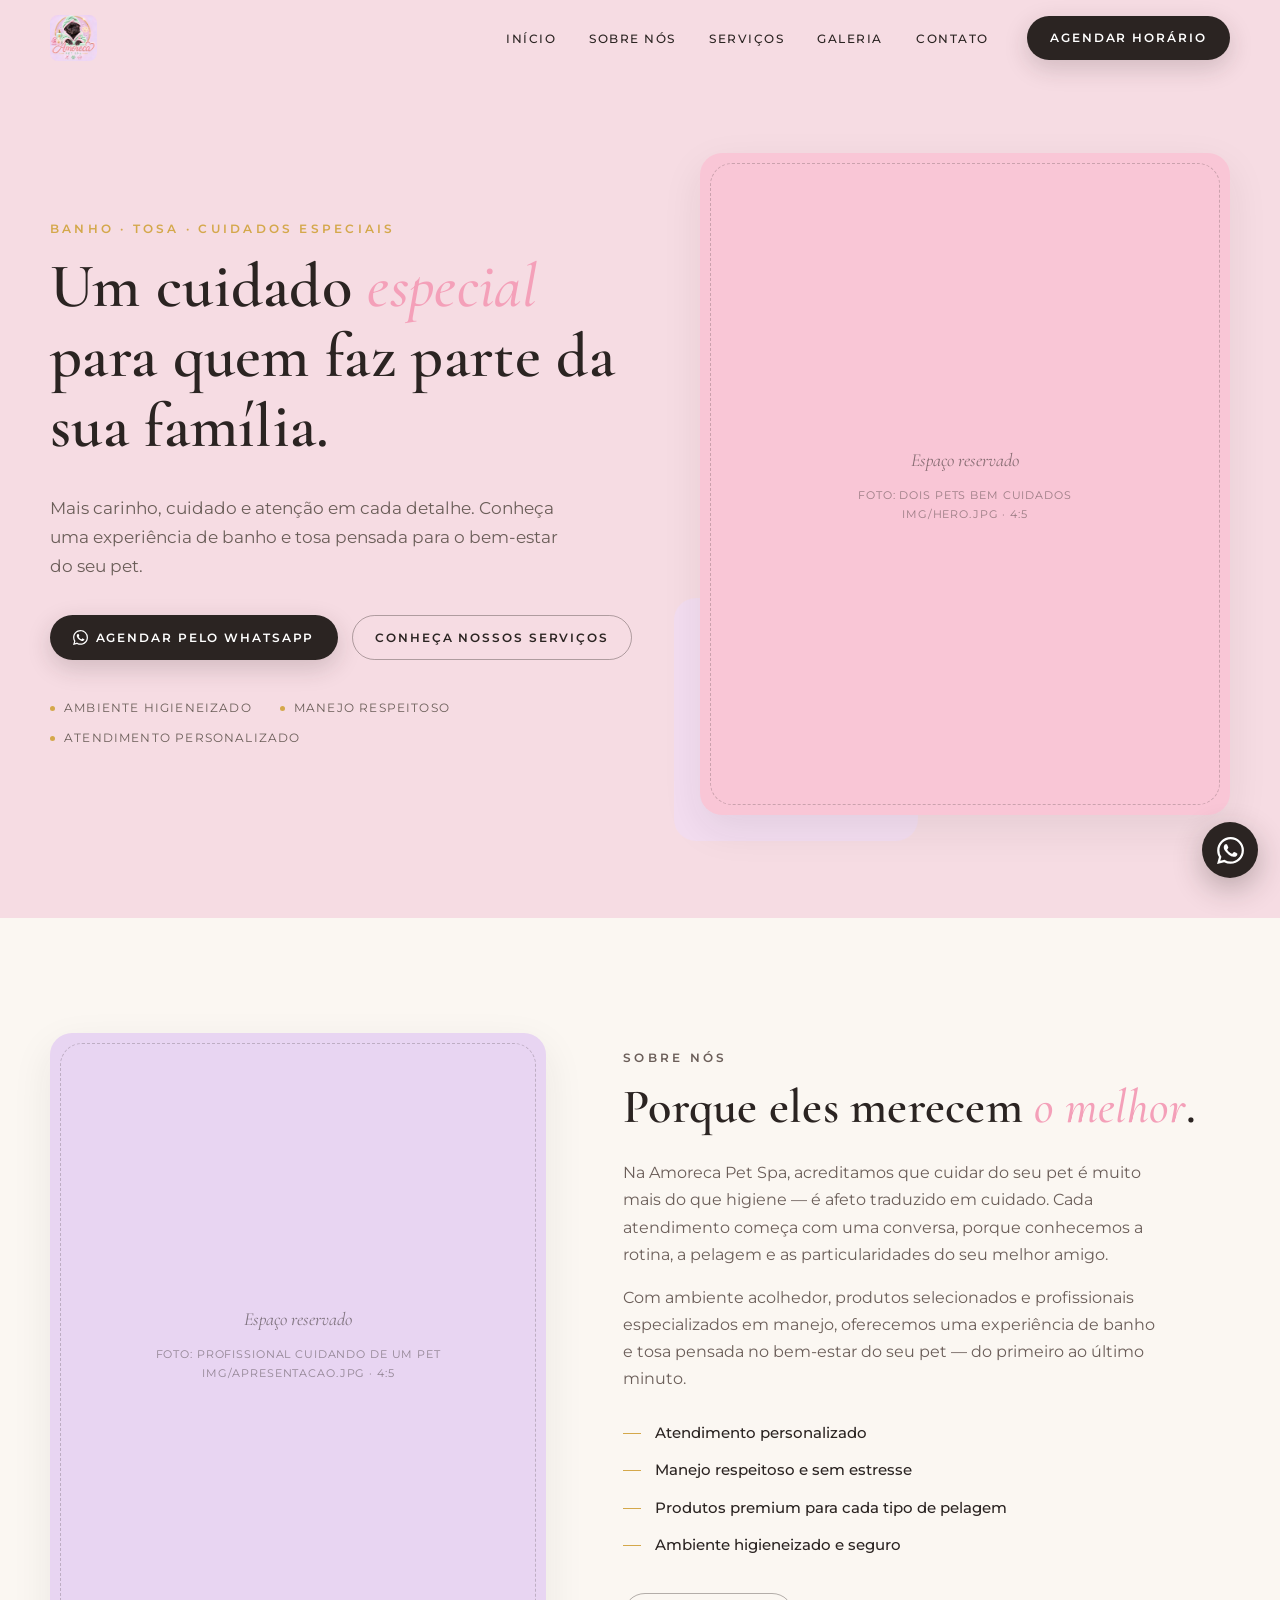
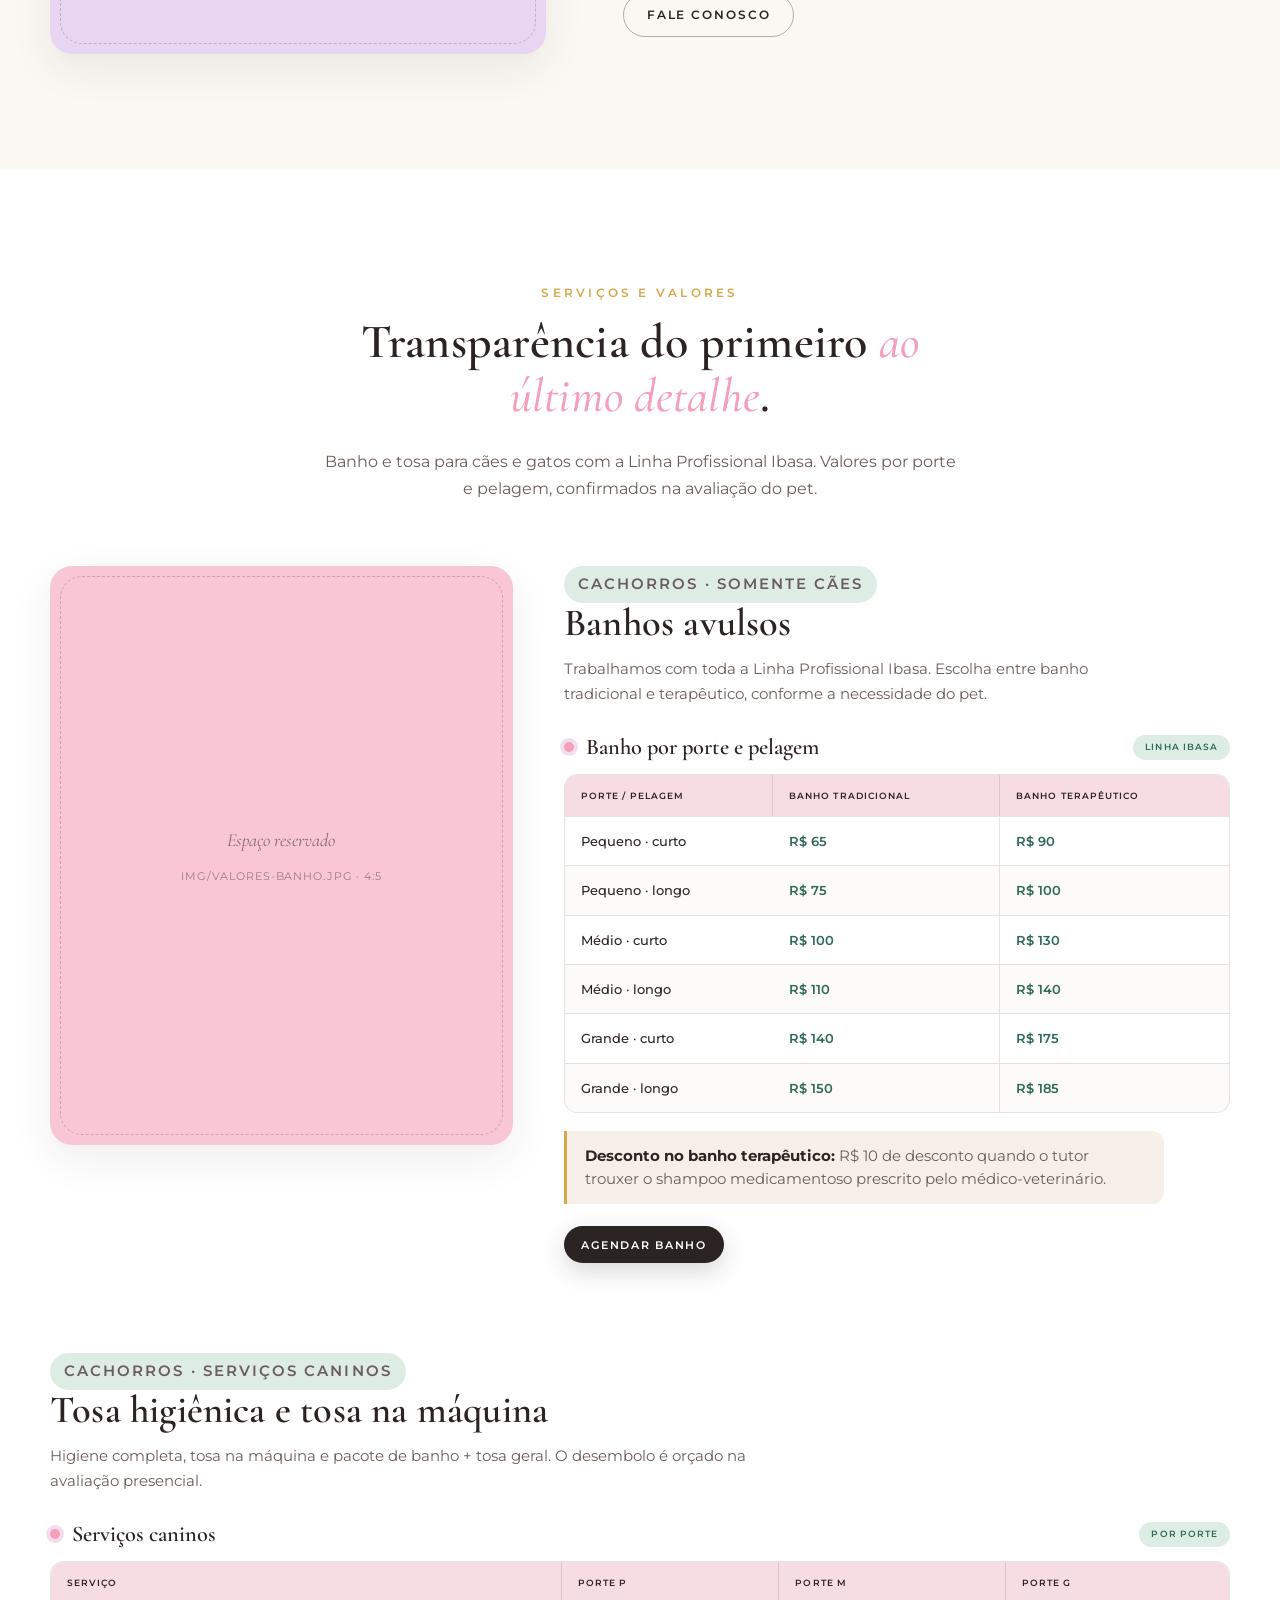
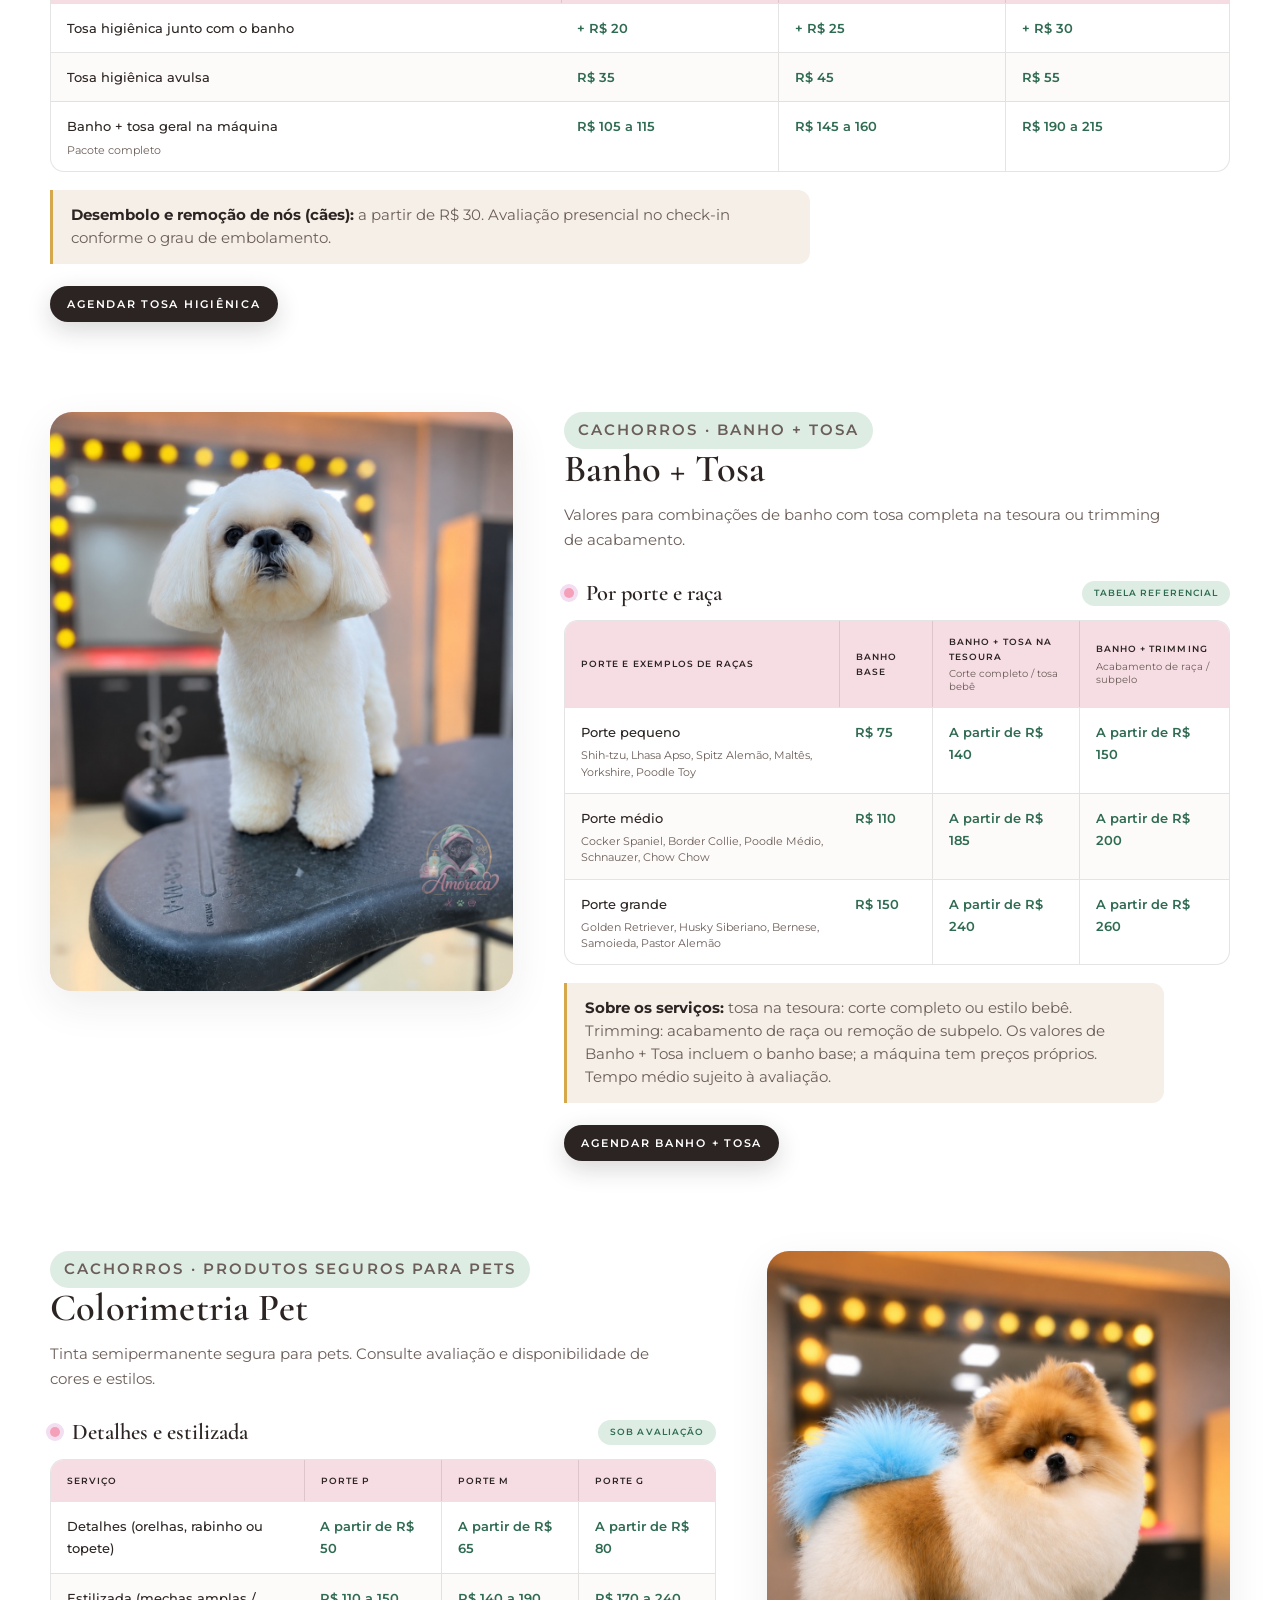
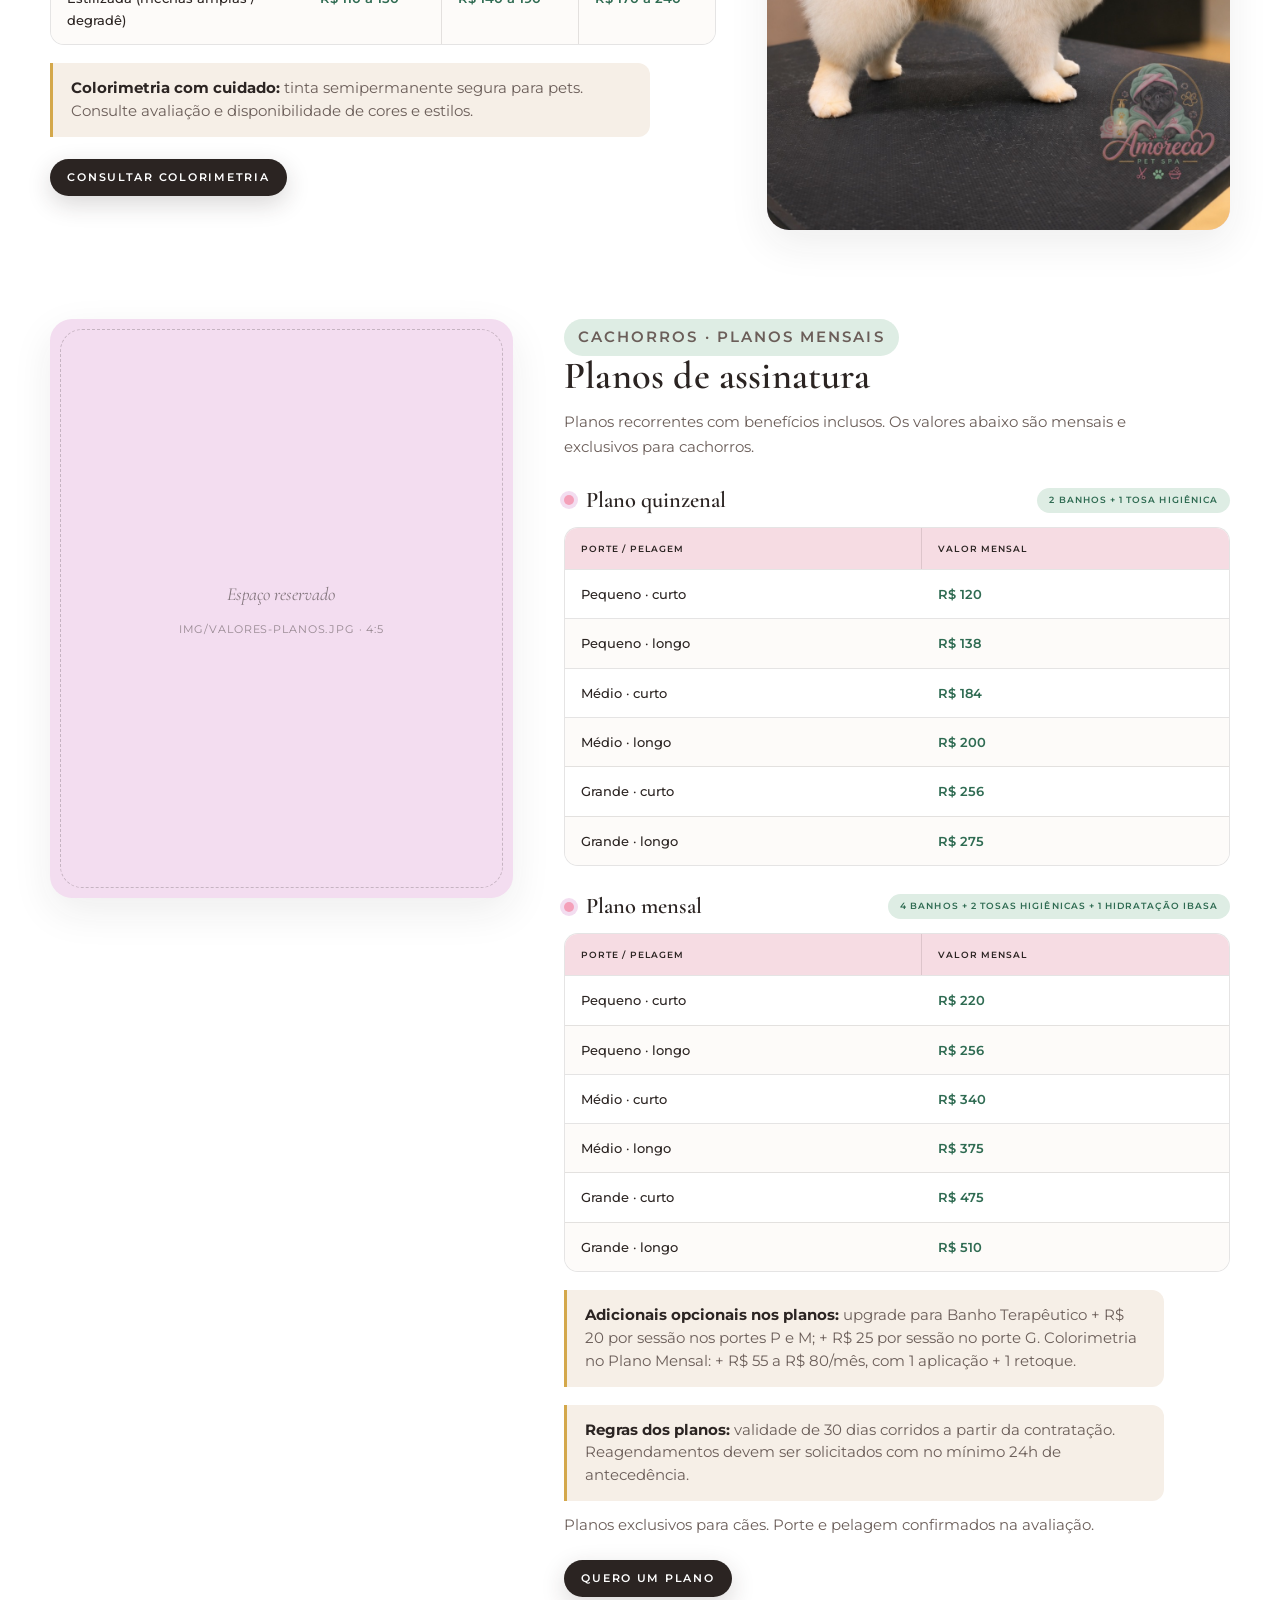
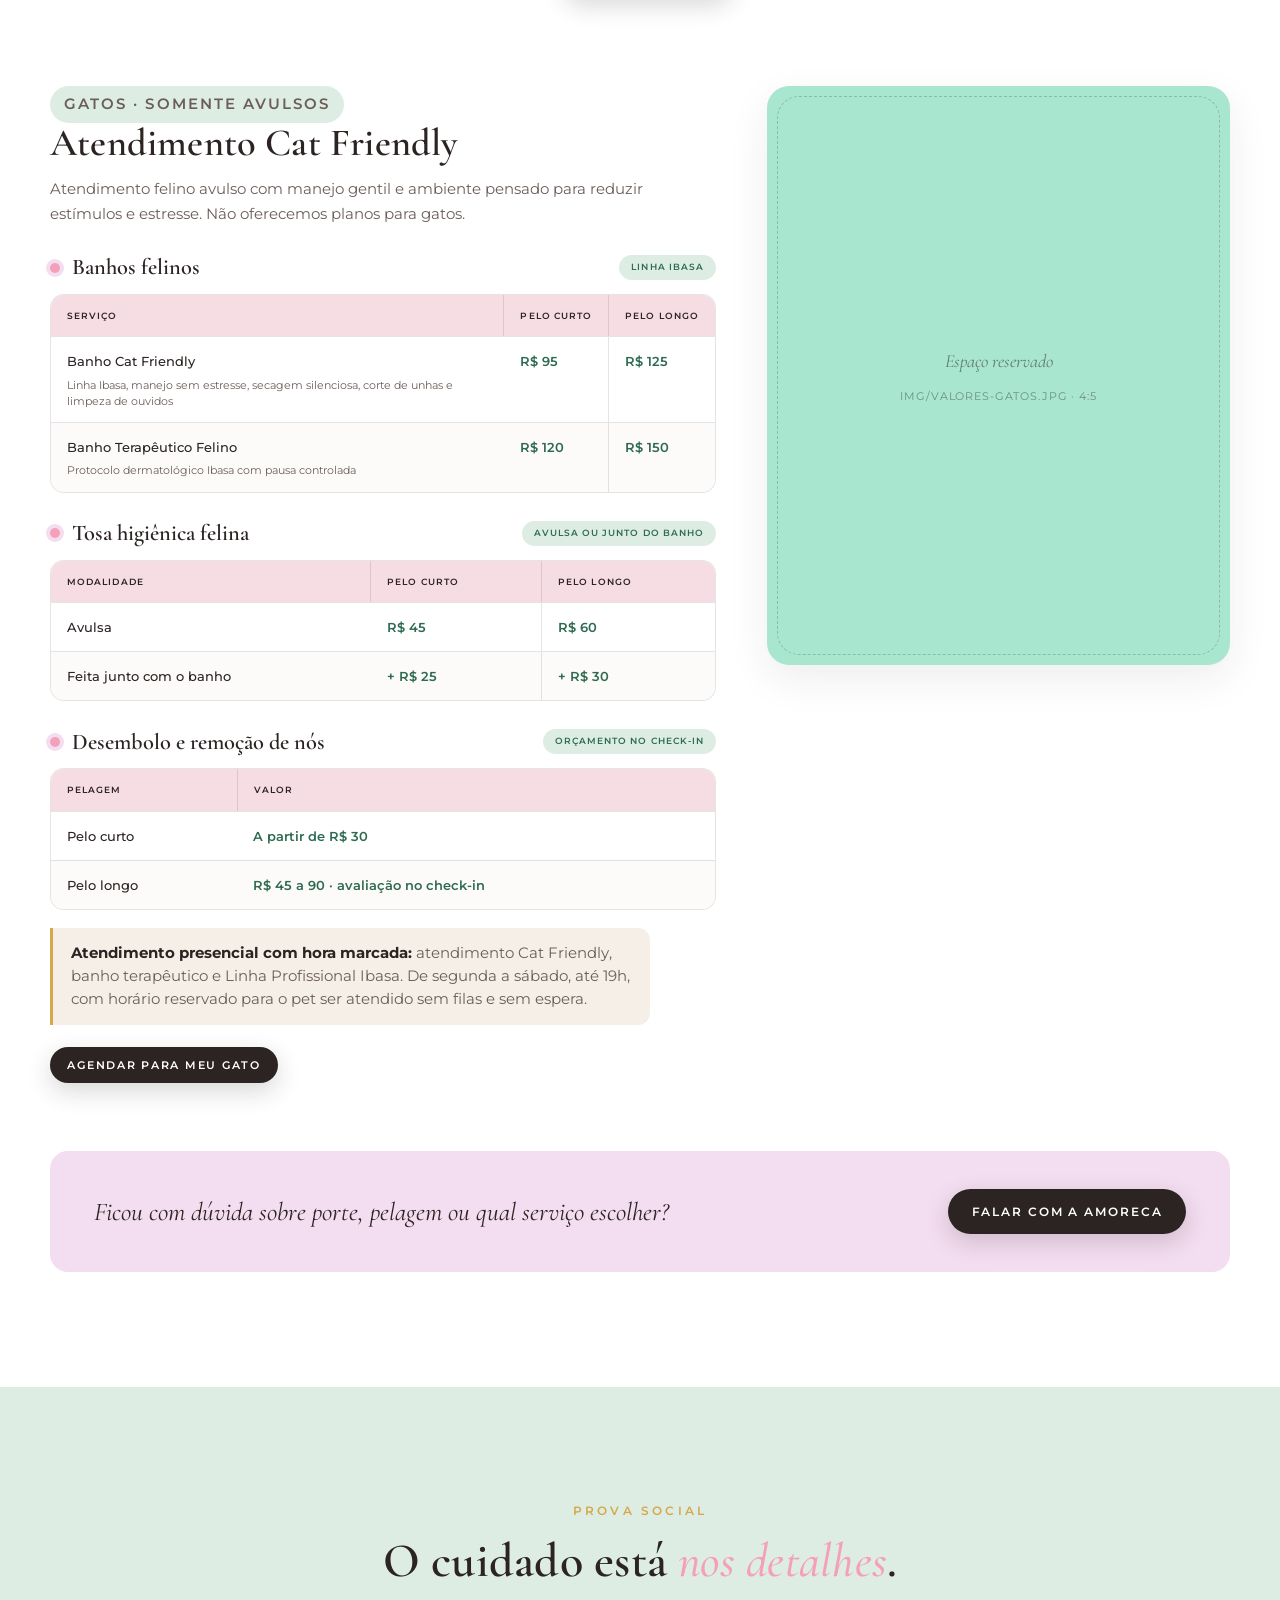
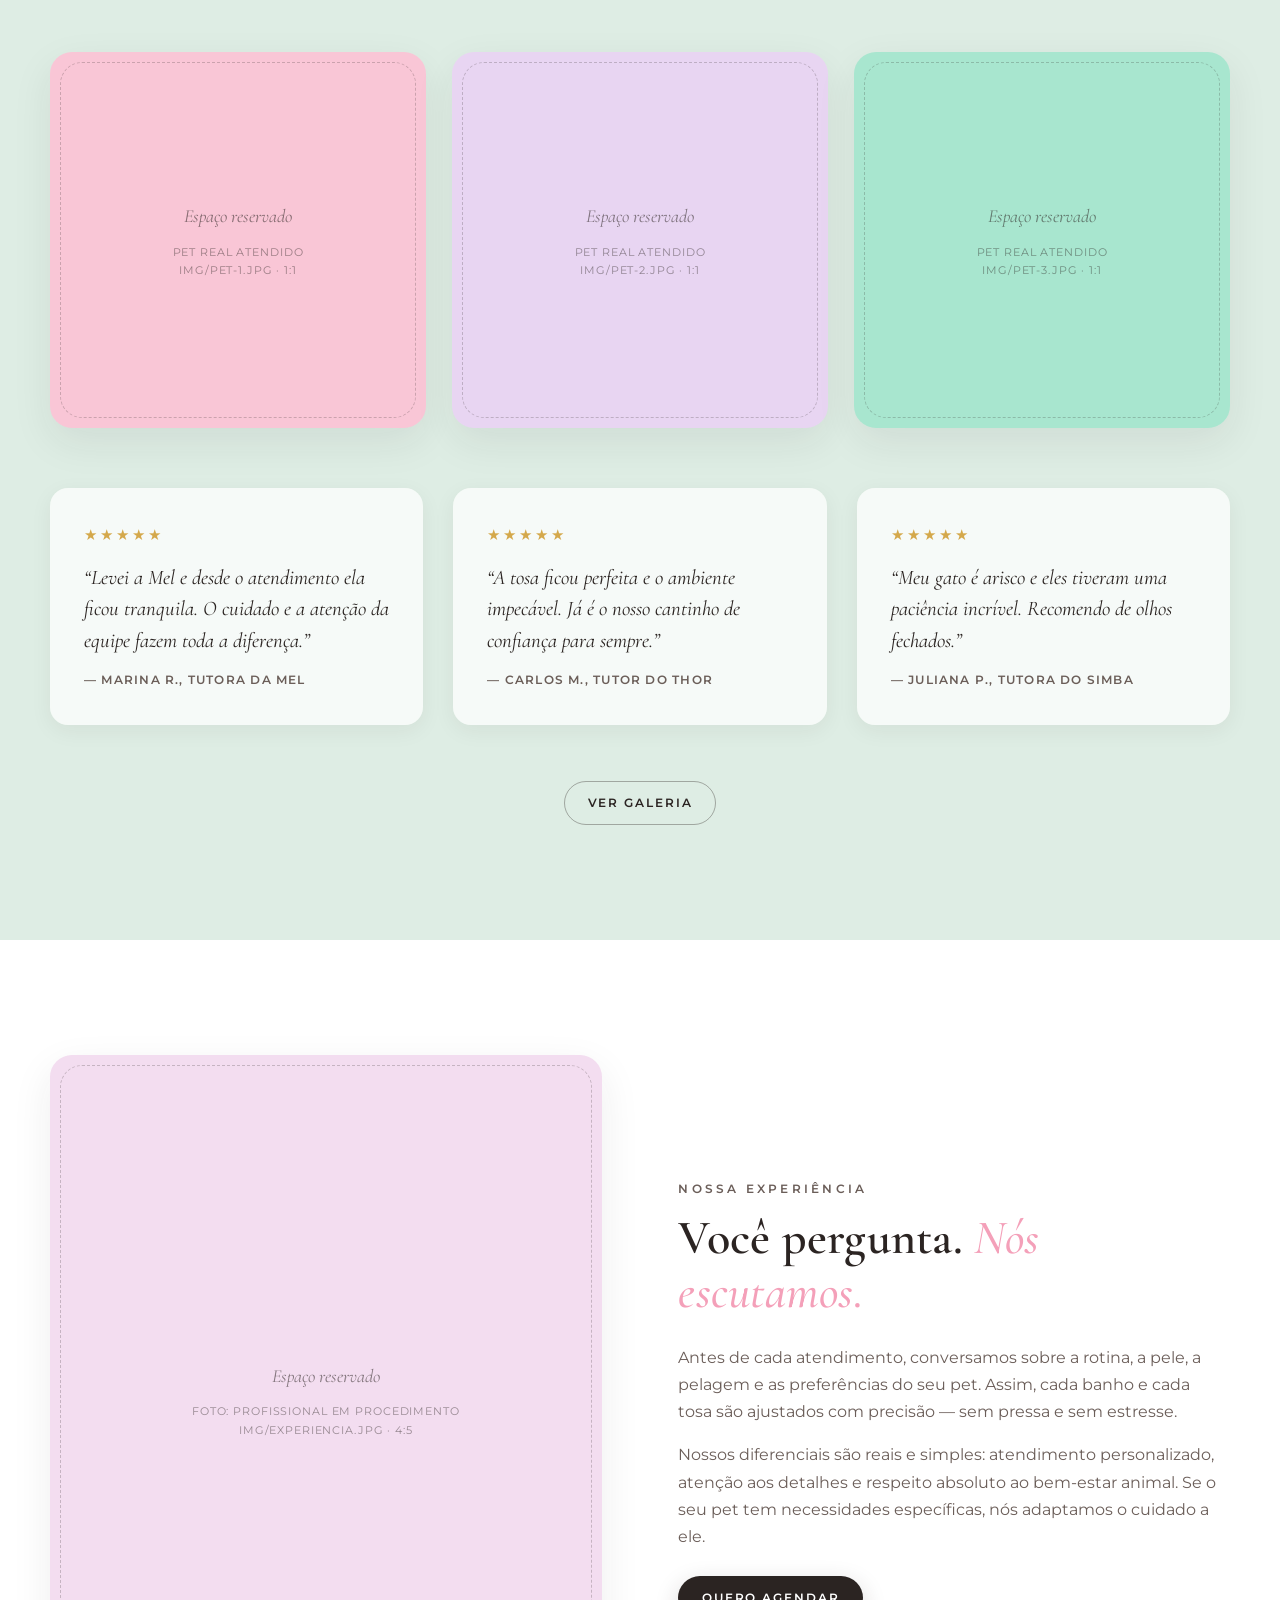
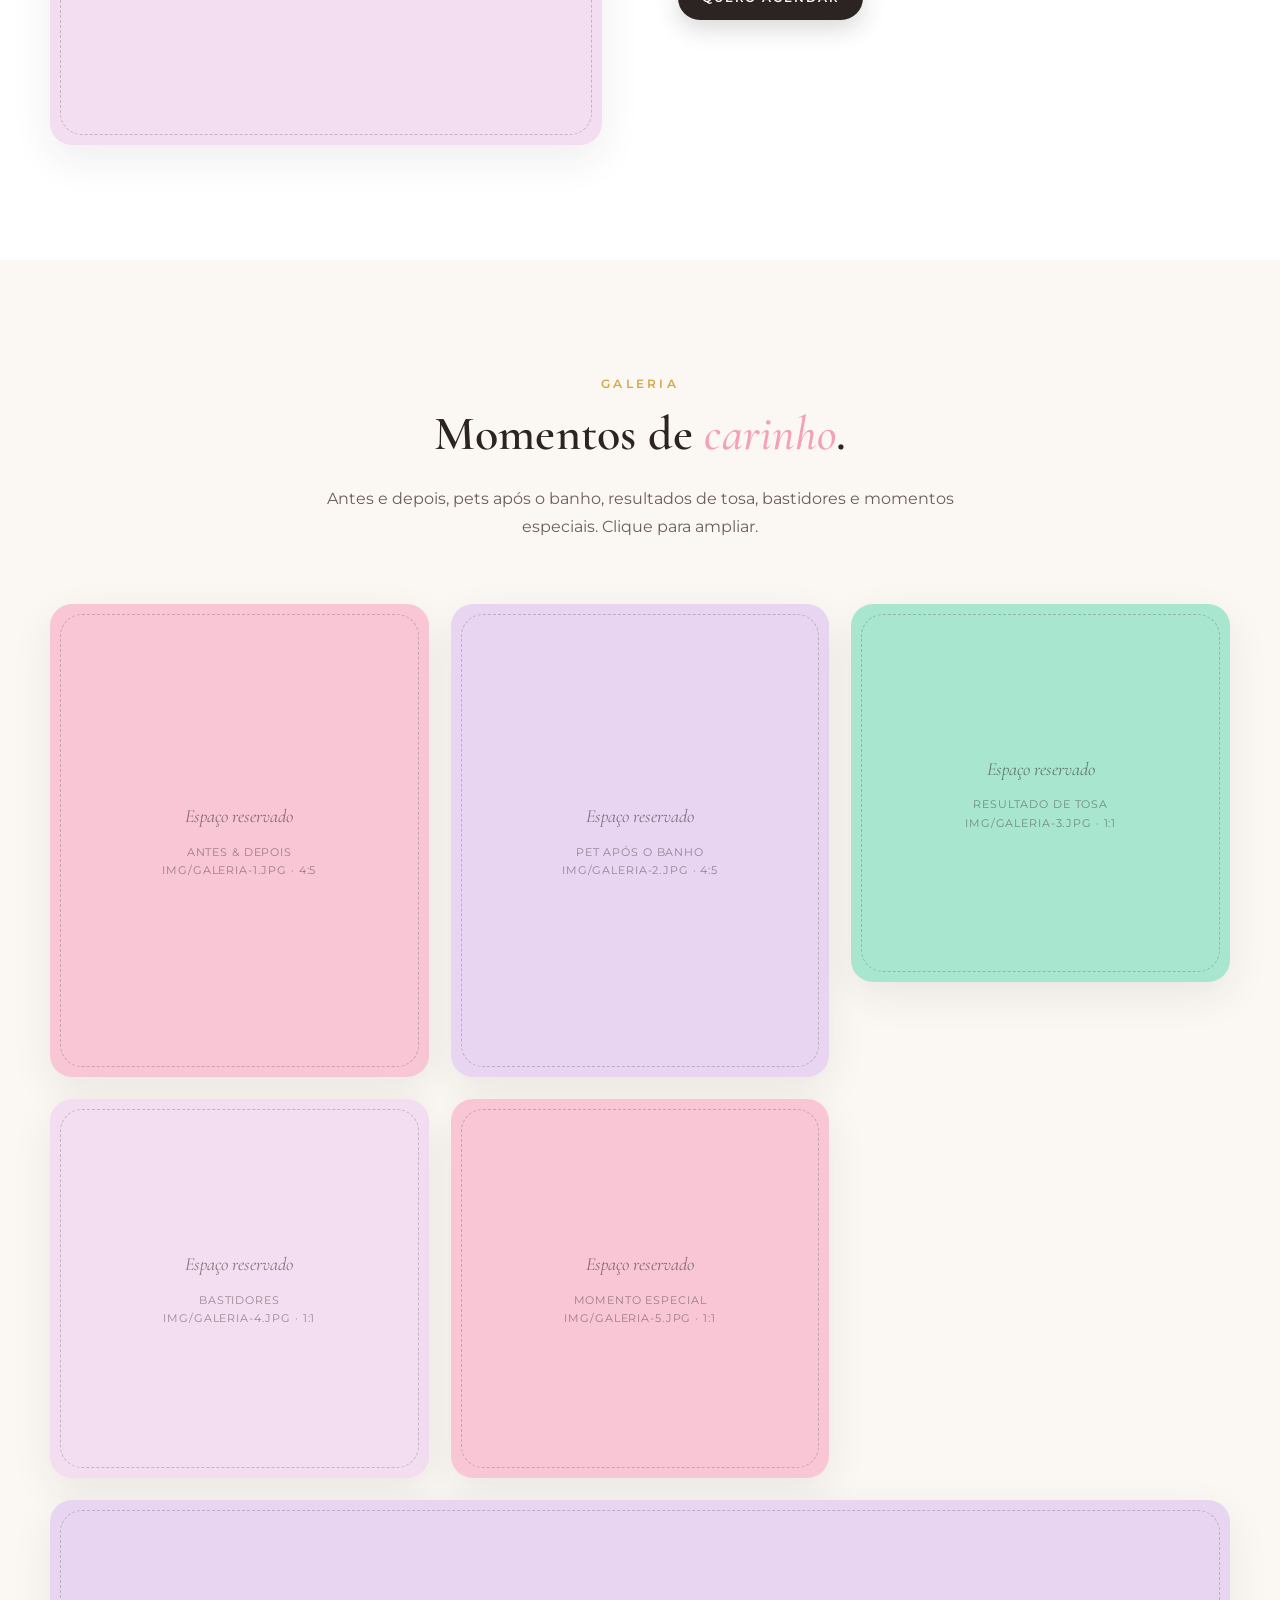
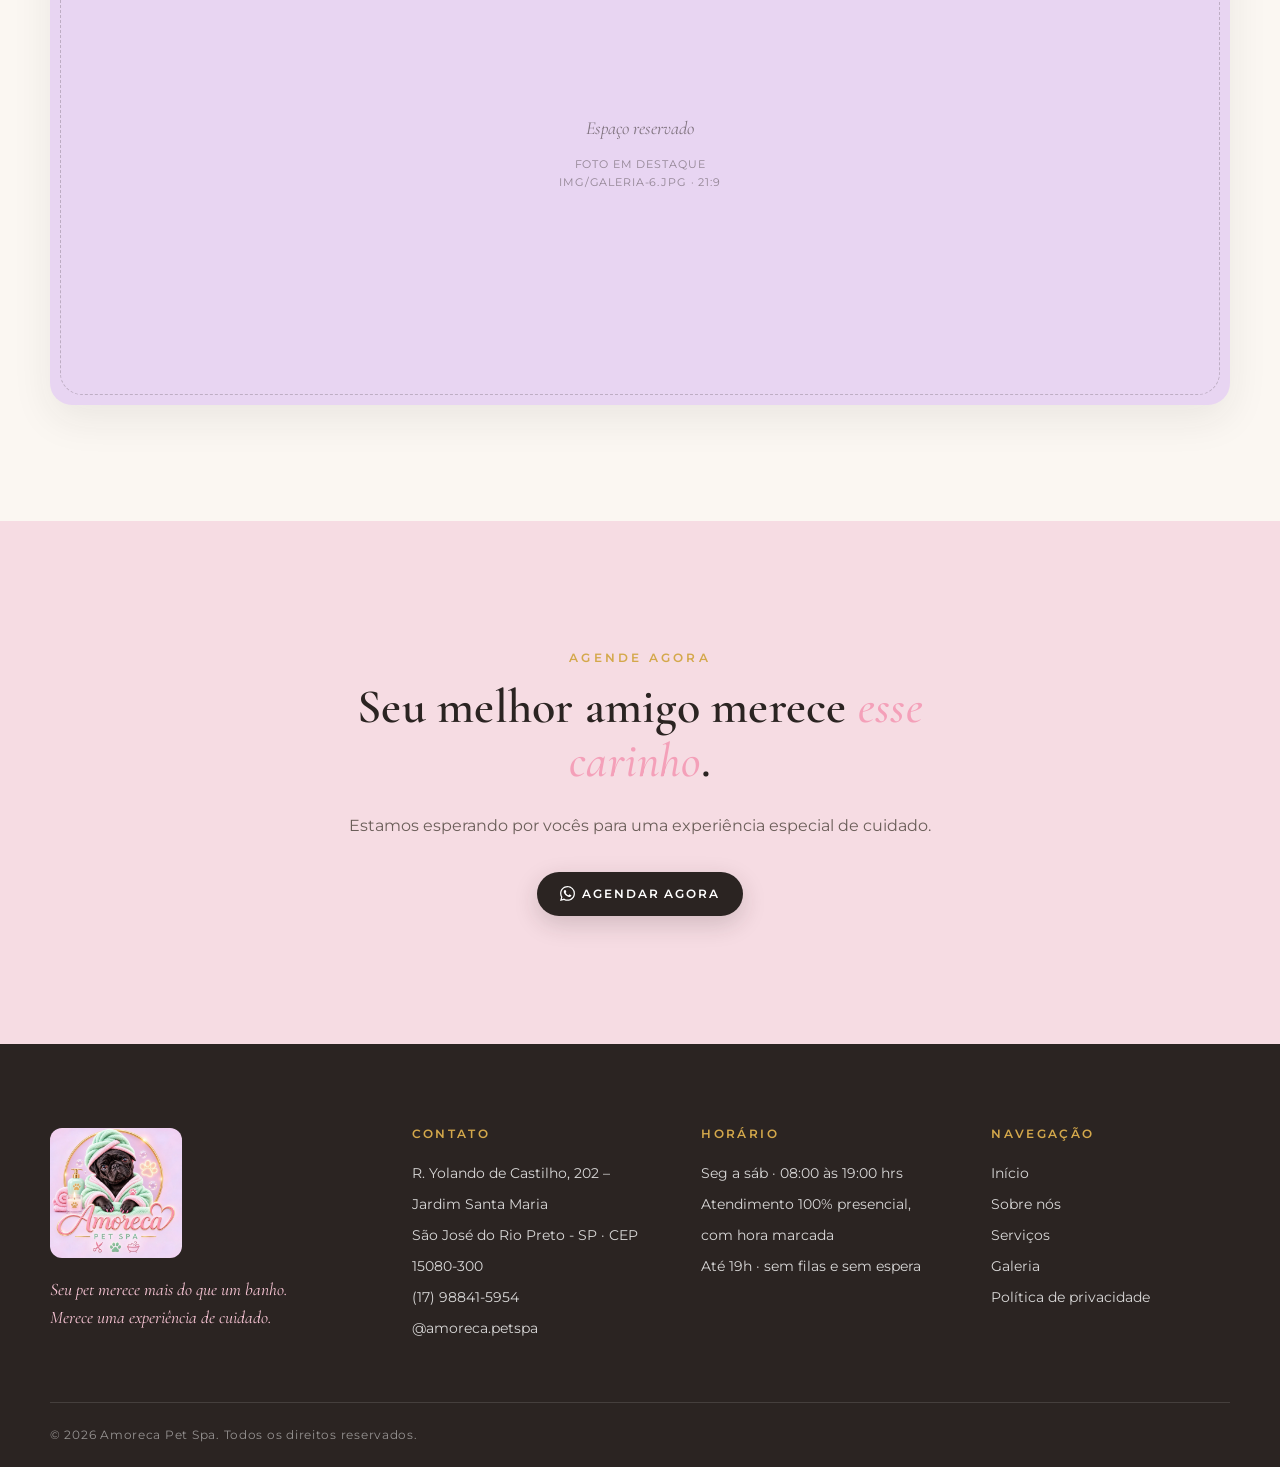
==== commit e8f6312c: "Atualiza tabela de valores conforme nova versao do PDF" ====
--- a/index.html
+++ b/index.html
@@ -32,7 +32,7 @@
   <link rel="preconnect" href="https://fonts.gstatic.com" crossorigin>
   <link href="https://fonts.googleapis.com/css2?family=Cormorant+Garamond:ital,wght@0,500;0,600;0,700;1,500;1,600&family=Montserrat:wght@400;500;600&display=swap" rel="stylesheet">
 
-  <link rel="stylesheet" href="css/style.css?v=6">
+  <link rel="stylesheet" href="css/style.css?v=7">
 
   <!-- ============ Dados estruturados (Local Business) — substitua pelos dados reais ============ -->
   <script type="application/ld+json">
@@ -211,7 +211,44 @@
             </div>
           </article>
 
-          <!-- ============ BLOCO 2 — BANHO + TOSA ============ -->
+          <!-- ============ BLOCO 2 — TOSA HIGIÉNICA E NA MÁQUINA ============ -->
+          <article class="valor-bloco valor-bloco--full reveal">
+            <div class="valor-bloco__body">
+              <p class="valor-tag">Cachorros &middot; Serviços caninos</p>
+              <h3>Tosa higiênica e tosa na máquina</h3>
+              <p>Higiene completa, tosa na máquina e pacote de banho + tosa geral. O desembolo é orçado na avaliação presencial.</p>
+
+              <div class="valor-sub">
+                <h4>Serviços caninos</h4>
+                <span class="valor-selo">Por porte</span>
+              </div>
+
+              <div class="tabela-wrap">
+                <table class="tabela">
+                  <caption class="visually-hidden">Tosa higiênica e tosa na máquina por porte</caption>
+                  <thead>
+                    <tr>
+                      <th scope="col">Serviço</th>
+                      <th scope="col">Porte P</th>
+                      <th scope="col">Porte M</th>
+                      <th scope="col">Porte G</th>
+                    </tr>
+                  </thead>
+                  <tbody>
+                    <tr><th scope="row">Tosa higiênica junto com o banho</th><td class="preco">+ R$ 20</td><td class="preco">+ R$ 25</td><td class="preco">+ R$ 30</td></tr>
+                    <tr><th scope="row">Tosa higiênica avulsa</th><td class="preco">R$ 35</td><td class="preco">R$ 45</td><td class="preco">R$ 55</td></tr>
+                    <tr><th scope="row">Banho + tosa geral na máquina<small>Pacote completo</small></th><td class="preco">R$ 105 a 115</td><td class="preco">R$ 145 a 160</td><td class="preco">R$ 190 a 215</td></tr>
+                  </tbody>
+                </table>
+              </div>
+
+              <p class="valor-nota"><strong>Desembolo e remoção de nós (cães):</strong> a partir de R$ 30. Avaliação presencial no check-in conforme o grau de embolamento.</p>
+
+              <a class="btn btn--primary btn--small" href="https://wa.me/5517988415954?text=Ol%C3%A1!%20Gostaria%20de%20agendar%20um%20hor%C3%A1rio%20para%20meu%20pet.%20Poderiam%20me%20passar%20as%20informa%C3%A7%C3%B5es%3F" data-wa="Tosa higiênica" data-track="whatsapp_valores_higienica">Agendar tosa higiênica</a>
+            </div>
+          </article>
+
+          <!-- ============ BLOCO 3 — BANHO + TOSA ============ -->
           <article class="valor-bloco reveal">
             <figure class="photo valor-bloco__photo" style="--ph:#F9C6D6">
               <span class="photo__hint" aria-hidden="true">Espaço reservado<small>img/valores-tosa.jpg &middot; 4:5</small></span>
@@ -220,11 +257,11 @@
             <div class="valor-bloco__body">
               <p class="valor-tag">Cachorros &middot; Banho + tosa</p>
               <h3>Banho + Tosa</h3>
-              <p>Tosa na tesoura, tosa bebê e trimming com acabamento de raça. O banho base já está incluso no pacote.</p>
+              <p>Valores para combinações de banho com tosa completa na tesoura ou trimming de acabamento.</p>
 
               <div class="valor-sub">
                 <h4>Por porte e raça</h4>
-                <span class="valor-selo">Banho incluso</span>
+                <span class="valor-selo">Tabela referencial</span>
               </div>
 
               <div class="tabela-wrap">
@@ -242,32 +279,32 @@
                     <tr>
                       <th scope="row">Porte pequeno<small>Shih-tzu, Lhasa Apso, Spitz Alemão, Maltês, Yorkshire, Poodle Toy</small></th>
                       <td class="preco">R$ 75</td>
-                      <td class="preco">R$ 140 a 160</td>
-                      <td class="preco">R$ 150 a 180</td>
+                      <td class="preco">A partir de R$ 140</td>
+                      <td class="preco">A partir de R$ 150</td>
                     </tr>
                     <tr>
                       <th scope="row">Porte médio<small>Cocker Spaniel, Border Collie, Poodle Médio, Schnauzer, Chow Chow</small></th>
                       <td class="preco">R$ 110</td>
-                      <td class="preco">R$ 185 a 210</td>
-                      <td class="preco">R$ 200 a 240</td>
+                      <td class="preco">A partir de R$ 185</td>
+                      <td class="preco">A partir de R$ 200</td>
                     </tr>
                     <tr>
                       <th scope="row">Porte grande<small>Golden Retriever, Husky Siberiano, Bernese, Samoieda, Pastor Alemão</small></th>
                       <td class="preco">R$ 150</td>
-                      <td class="preco">R$ 240 a 280</td>
-                      <td class="preco">R$ 260 a 320</td>
-                    </tr>
-                  </tbody>
-                </table>
-              </div>
-
-              <p class="valor-obs">O banho base é o banho incluso no pacote de tosa. Para banho avulso, consulte a tabela de banhos avulsos.</p>
+                      <td class="preco">A partir de R$ 240</td>
+                      <td class="preco">A partir de R$ 260</td>
+                    </tr>
+                  </tbody>
+                </table>
+              </div>
+
+              <p class="valor-nota"><strong>Sobre os serviços:</strong> tosa na tesoura: corte completo ou estilo bebê. Trimming: acabamento de raça ou remoção de subpelo. Os valores de Banho + Tosa incluem o banho base; a máquina tem preços próprios. Tempo médio sujeito à avaliação.</p>
 
               <a class="btn btn--primary btn--small" href="https://wa.me/5517988415954?text=Ol%C3%A1!%20Gostaria%20de%20agendar%20um%20hor%C3%A1rio%20para%20meu%20pet.%20Poderiam%20me%20passar%20as%20informa%C3%A7%C3%B5es%3F" data-wa="Banho + tosa" data-track="whatsapp_valores_tosa">Agendar banho + tosa</a>
             </div>
           </article>
 
-          <!-- ============ BLOCO 3 — COLORIMETRIA ============ -->
+          <!-- ============ BLOCO 4 — COLORIMETRIA ============ -->
           <article class="valor-bloco reveal">
             <figure class="photo valor-bloco__photo" style="--ph:#E8D5F2">
               <span class="photo__hint" aria-hidden="true">Espaço reservado<small>img/valores-colorimetria.jpg &middot; 4:5</small></span>
@@ -307,7 +344,7 @@
             </div>
           </article>
 
-          <!-- ============ BLOCO 4 — PLANOS DE ASSINATURA ============ -->
+          <!-- ============ BLOCO 5 — PLANOS DE ASSINATURA ============ -->
           <article class="valor-bloco reveal">
             <figure class="photo valor-bloco__photo" style="--ph:#F3DDF0">
               <span class="photo__hint" aria-hidden="true">Espaço reservado<small>img/valores-planos.jpg &middot; 4:5</small></span>
@@ -345,7 +382,7 @@
 
               <div class="valor-sub">
                 <h4>Plano mensal</h4>
-                <span class="valor-selo">4 banhos + 1 tosa higiênica + 1 hidratação Ibasa</span>
+                <span class="valor-selo">4 banhos + 2 tosas higiênicas + 1 hidratação Ibasa</span>
               </div>
 
               <div class="tabela-wrap">
@@ -369,13 +406,14 @@
               </div>
 
               <p class="valor-nota"><strong>Adicionais opcionais nos planos:</strong> upgrade para Banho Terapêutico + R$ 20 por sessão nos portes P e M; + R$ 25 por sessão no porte G. Colorimetria no Plano Mensal: + R$ 55 a R$ 80/mês, com 1 aplicação + 1 retoque.</p>
-              <p class="valor-obs">Planos exclusivos para cachorros. Porte e pelagem são confirmados na avaliação do pet.</p>
+              <p class="valor-nota"><strong>Regras dos planos:</strong> validade de 30 dias corridos a partir da contratação. Reagendamentos devem ser solicitados com no mínimo 24h de antecedência.</p>
+              <p class="valor-obs">Planos exclusivos para cães. Porte e pelagem confirmados na avaliação.</p>
 
               <a class="btn btn--primary btn--small" href="https://wa.me/5517988415954?text=Ol%C3%A1!%20Gostaria%20de%20agendar%20um%20hor%C3%A1rio%20para%20meu%20pet.%20Poderiam%20me%20passar%20as%20informa%C3%A7%C3%B5es%3F" data-wa="Planos de assinatura" data-track="whatsapp_valores_planos">Quero um plano</a>
             </div>
           </article>
 
-          <!-- ============ BLOCO 5 — CAT FRIENDLY (GATOS) ============ -->
+          <!-- ============ BLOCO 6 — CAT FRIENDLY (GATOS) ============ -->
           <article class="valor-bloco reveal">
             <figure class="photo valor-bloco__photo" style="--ph:#A8E6CF">
               <span class="photo__hint" aria-hidden="true">Espaço reservado<small>img/valores-gatos.jpg &middot; 4:5</small></span>
@@ -459,7 +497,7 @@
                 </table>
               </div>
 
-              <p class="valor-nota"><strong>Cuidado felino especializado:</strong> atendimento Cat Friendly, banho terapêutico e produtos profissionais Ibasa. A avaliação individual ajuda a escolher o manejo adequado.</p>
+              <p class="valor-nota"><strong>Atendimento presencial com hora marcada:</strong> atendimento Cat Friendly, banho terapêutico e Linha Profissional Ibasa. De segunda a sábado, até 19h, com horário reservado para o pet ser atendido sem filas e sem espera.</p>
 
               <a class="btn btn--primary btn--small" href="https://wa.me/5517988415954?text=Ol%C3%A1!%20Gostaria%20de%20agendar%20um%20hor%C3%A1rio%20para%20meu%20pet.%20Poderiam%20me%20passar%20as%20informa%C3%A7%C3%B5es%3F" data-wa="Cat Friendly (gatos)" data-track="whatsapp_valores_gatos">Agendar para meu gato</a>
             </div>
@@ -631,7 +669,8 @@
         <h3>Horário</h3>
         <ul class="footer__horarios" data-field="horarios">
           <li>Seg a s&aacute;b &middot; 08:00 &agrave;s 19:00 hrs</li>
-          <li>Atendimentos agendados</li>
+          <li>Atendimento 100% presencial, com hora marcada</li>
+          <li>Até 19h &middot; sem filas e sem espera</li>
         </ul>
       </div>
 
@@ -675,7 +714,7 @@
     <div class="lightbox__count" aria-hidden="true"></div>
   </div>
 
-  <script src="js/config.js?v=6"></script>
-  <script src="js/main.js?v=6"></script>
+  <script src="js/config.js?v=7"></script>
+  <script src="js/main.js?v=7"></script>
 </body>
 </html>
--- a/css/style.css
+++ b/css/style.css
@@ -807,6 +807,11 @@
   grid-template-columns: minmax(0, 1.18fr) minmax(0, 0.82fr);
 }
 .valor-bloco:nth-child(even) .valor-bloco__photo { order: 2; }
+
+/* Bloco sem foto: tabela em largura total */
+.valor-bloco.valor-bloco--full { grid-template-columns: minmax(0, 1fr); }
+.valor-bloco--full .valor-bloco__body > p { max-width: 76ch; }
+.valor-bloco--full .tabela { min-width: 560px; }
 
 .valor-bloco__photo {
   aspect-ratio: 4 / 5;
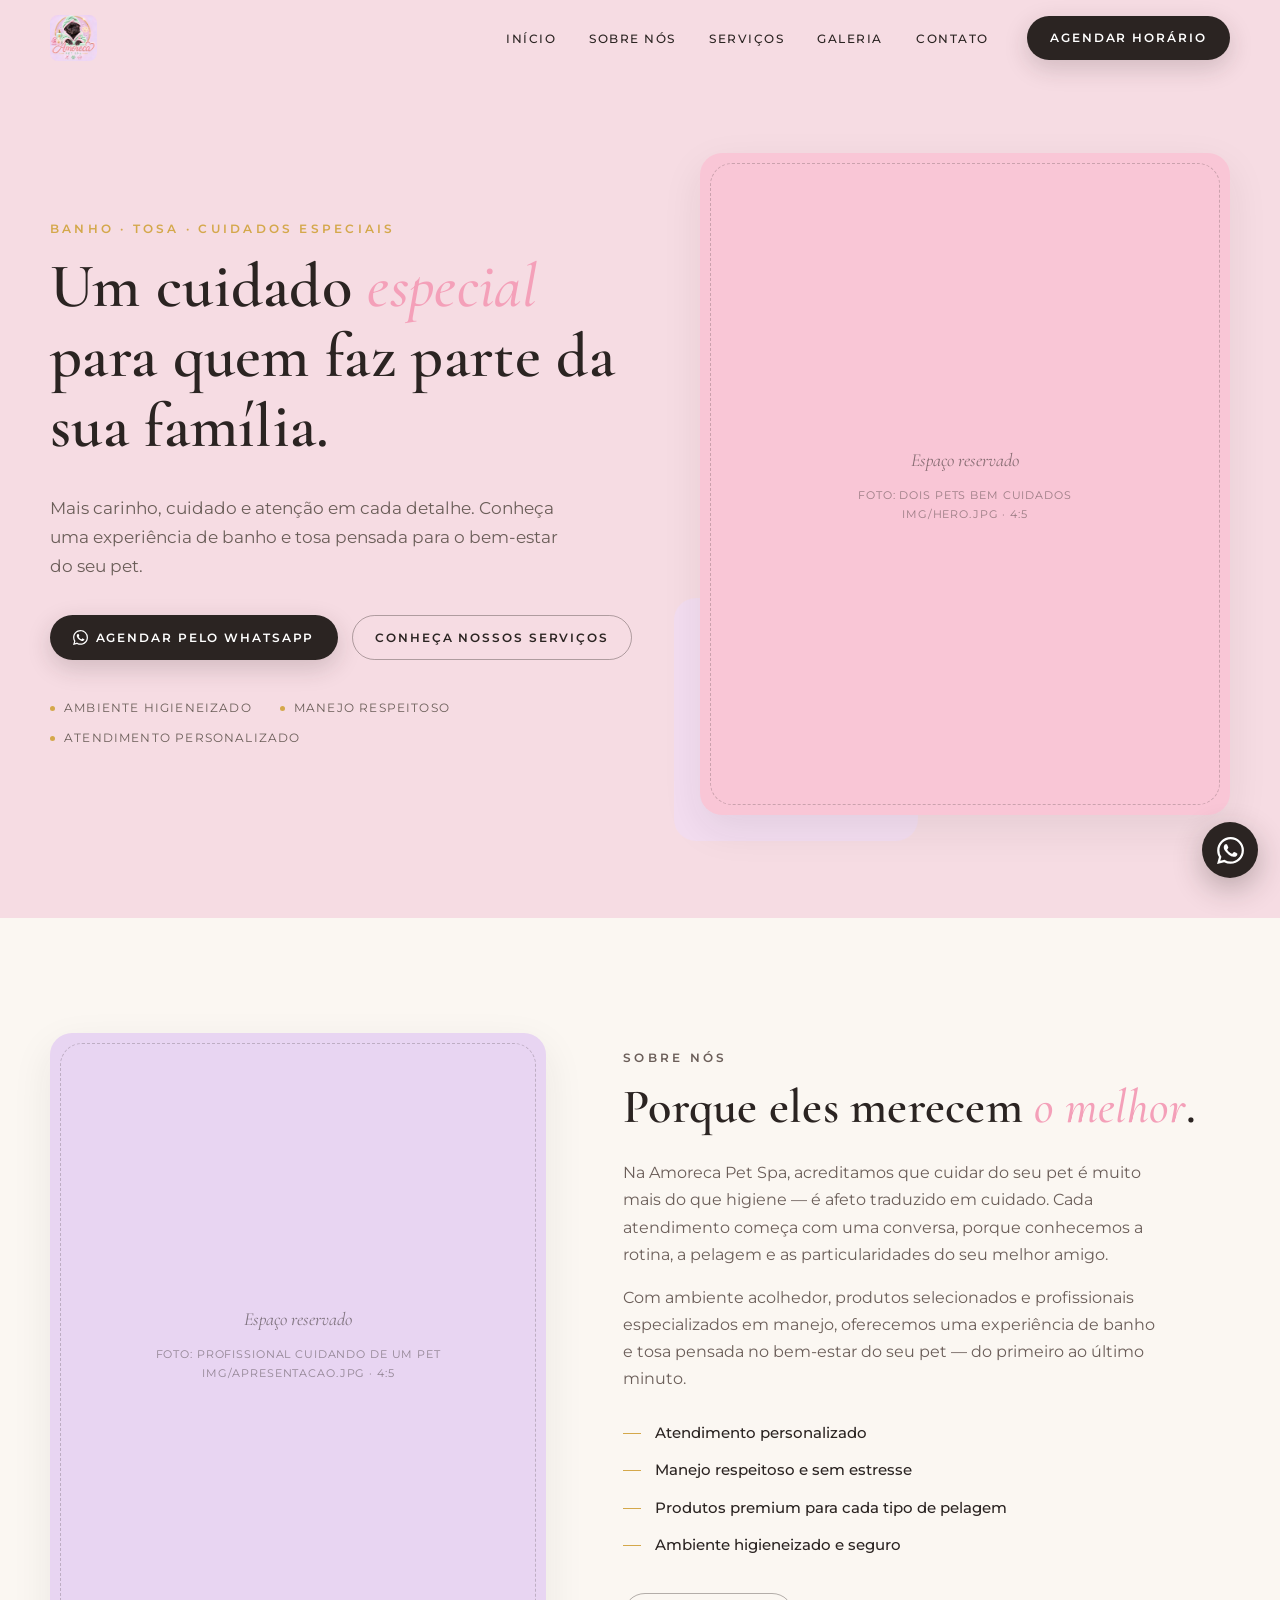
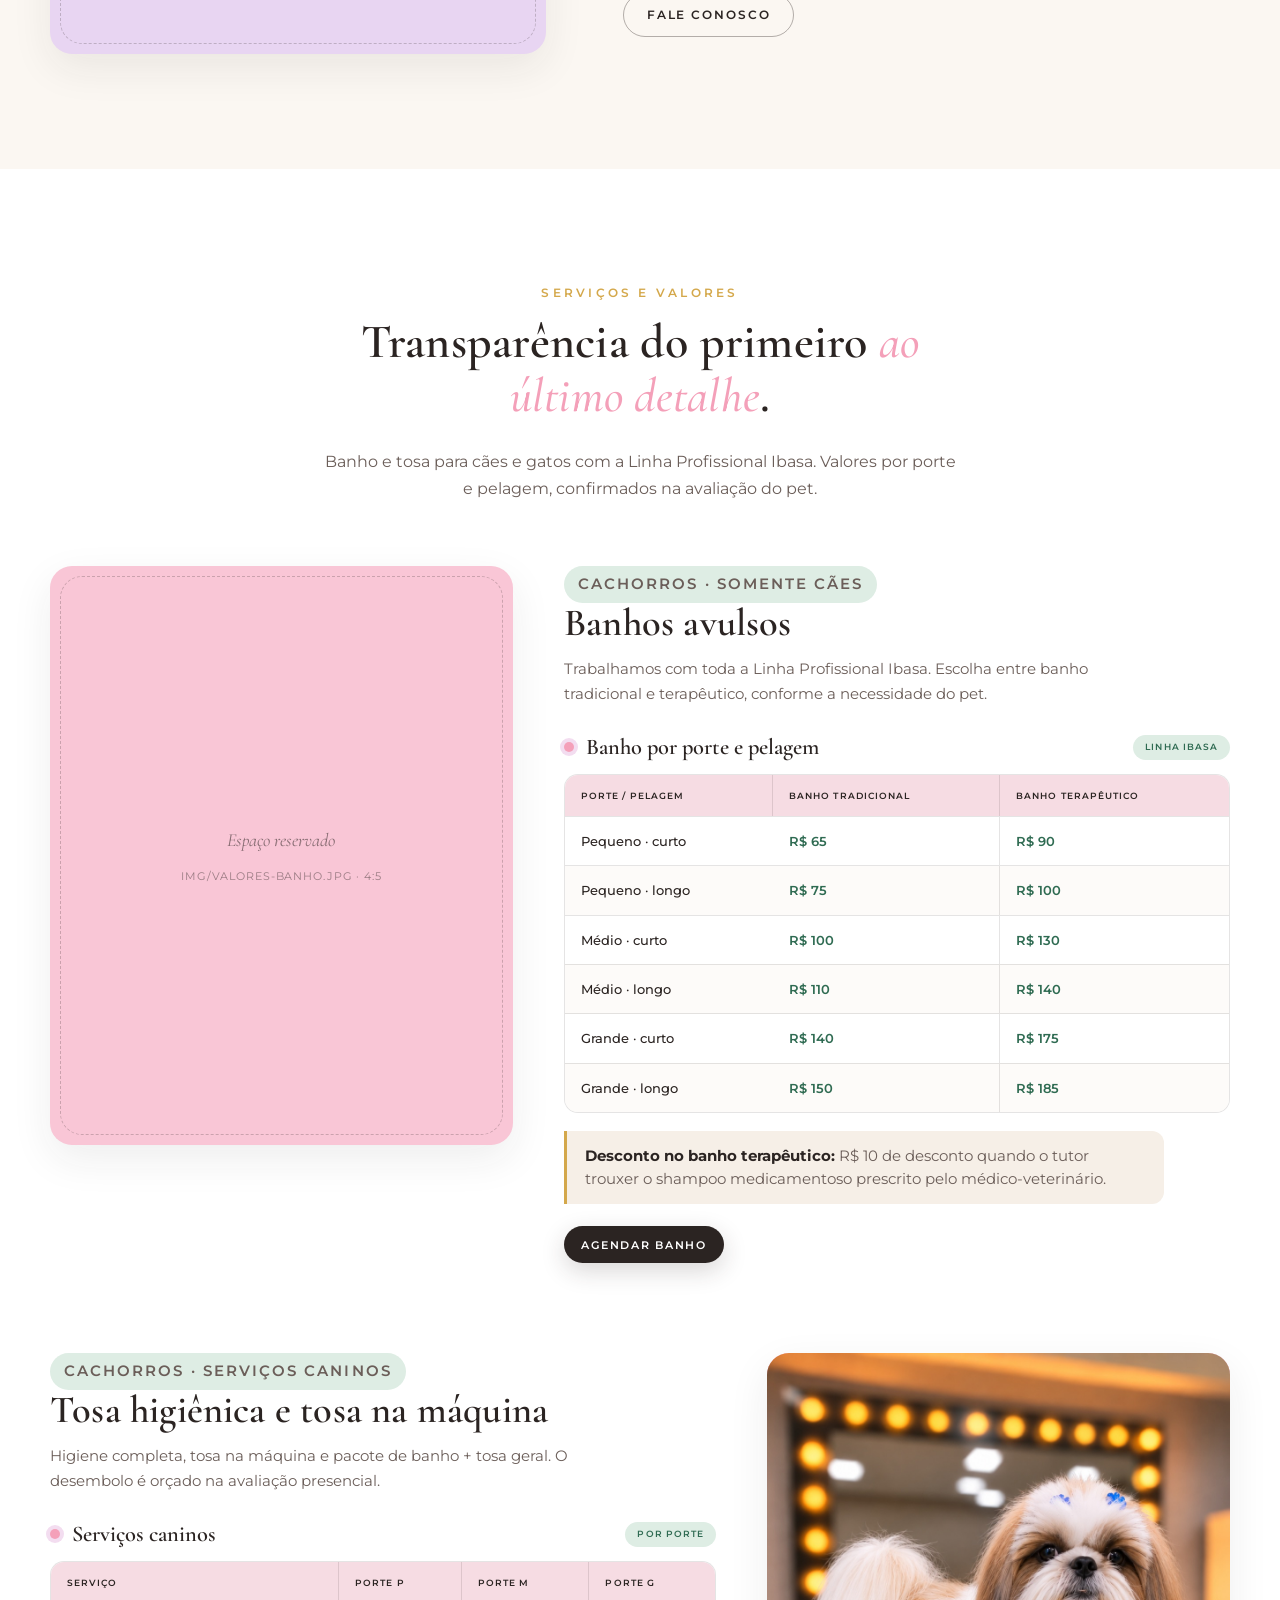
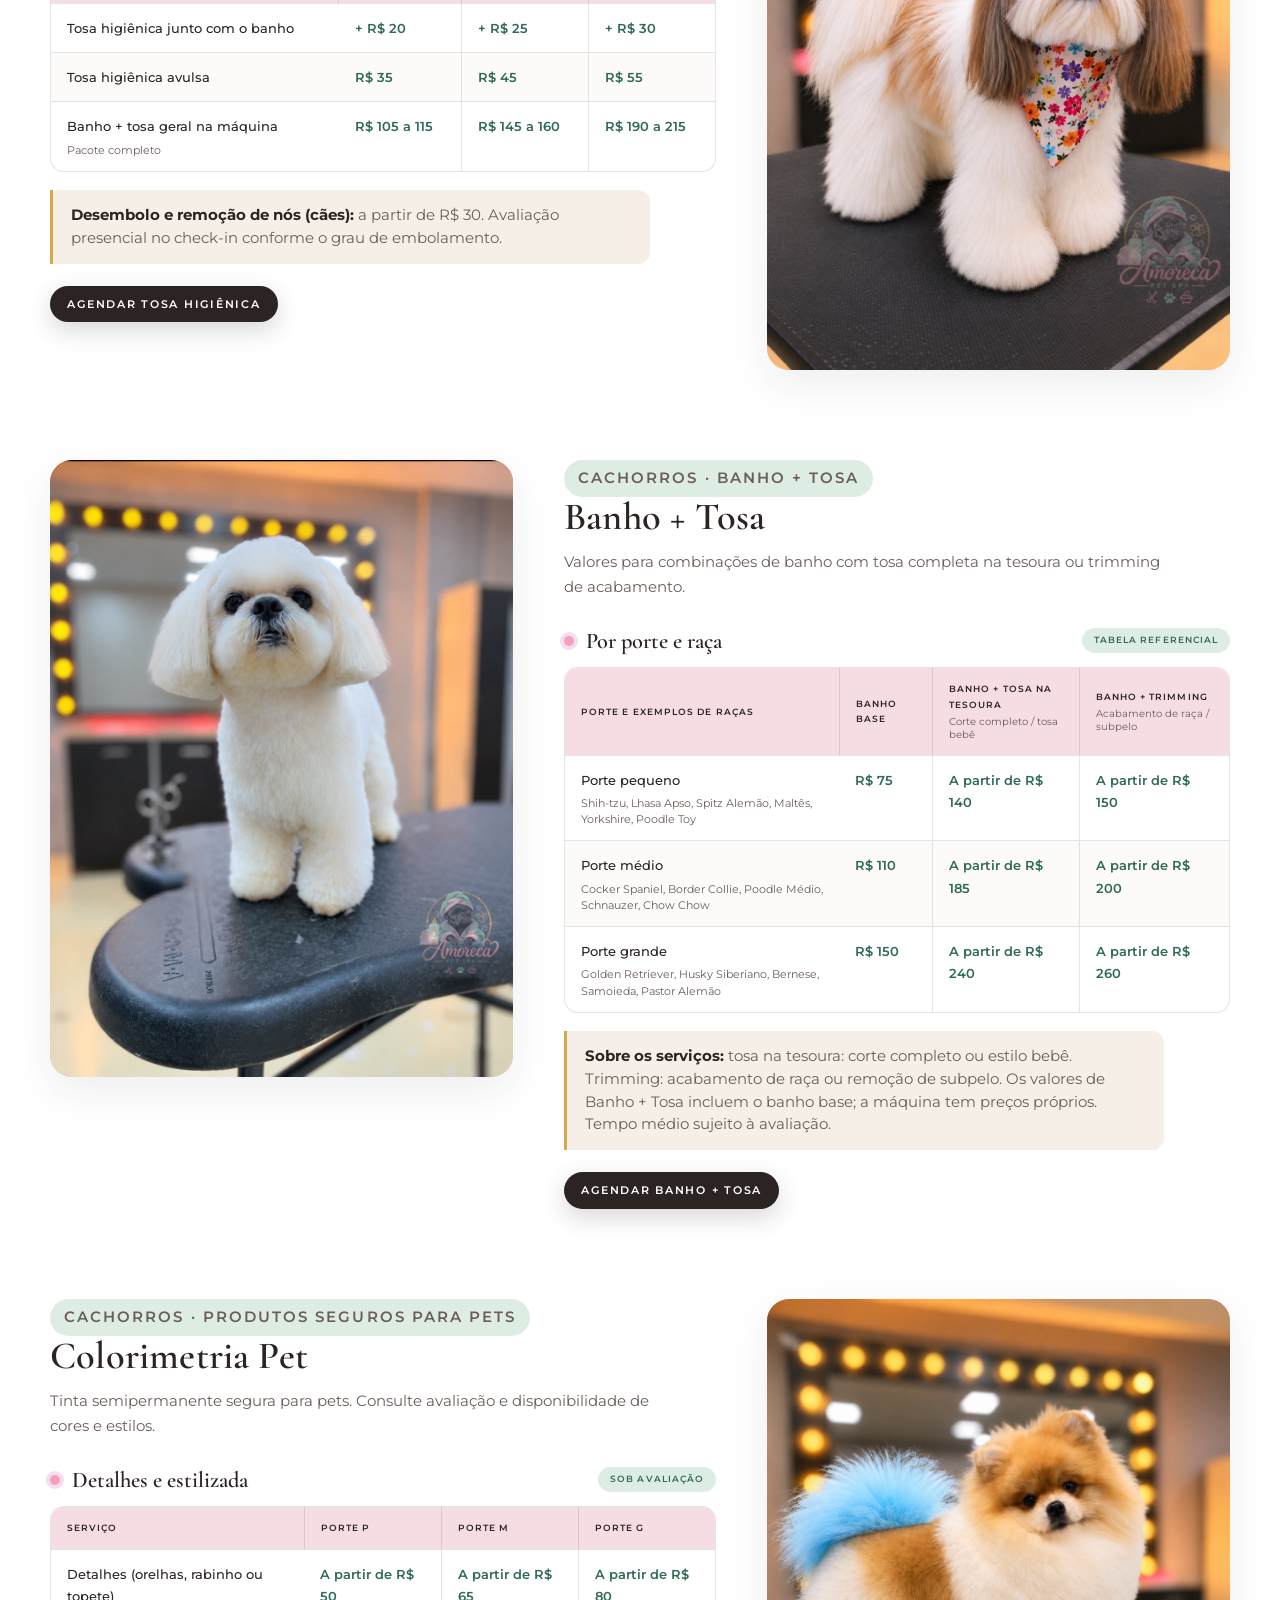
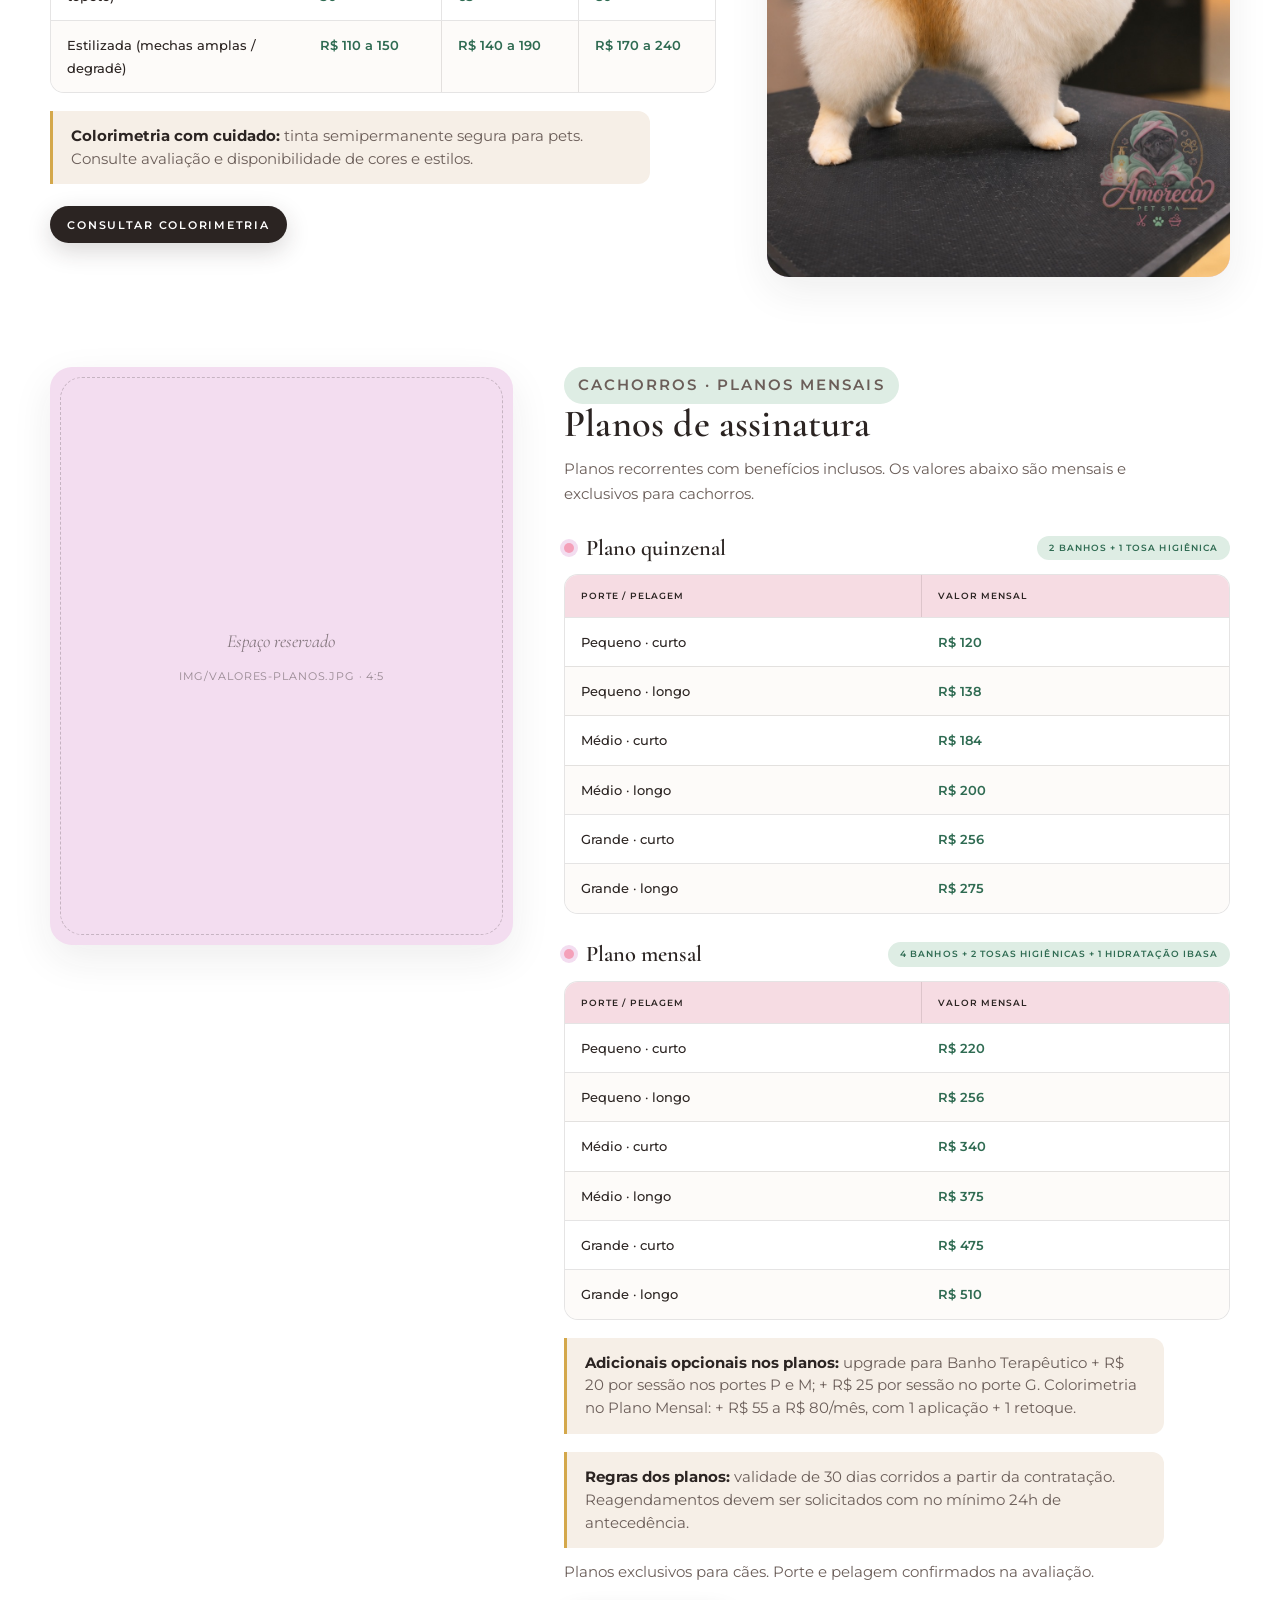
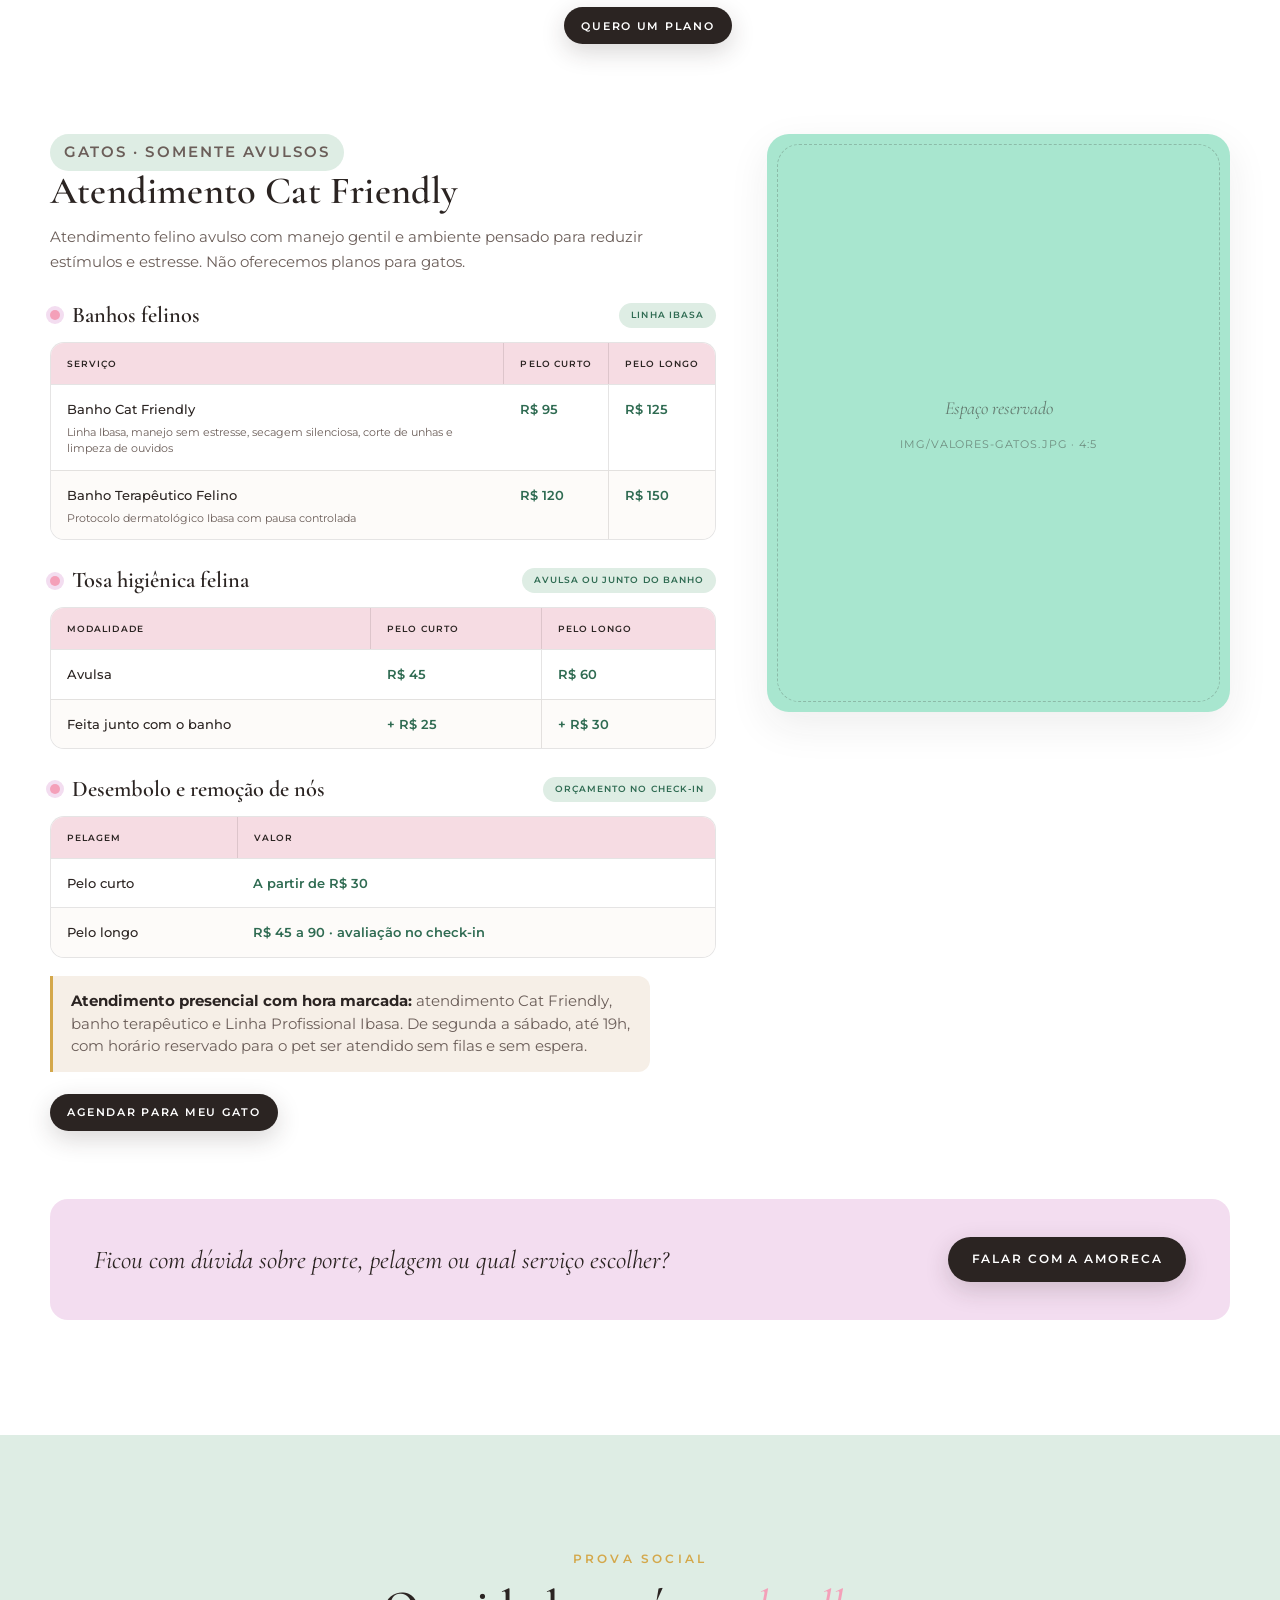
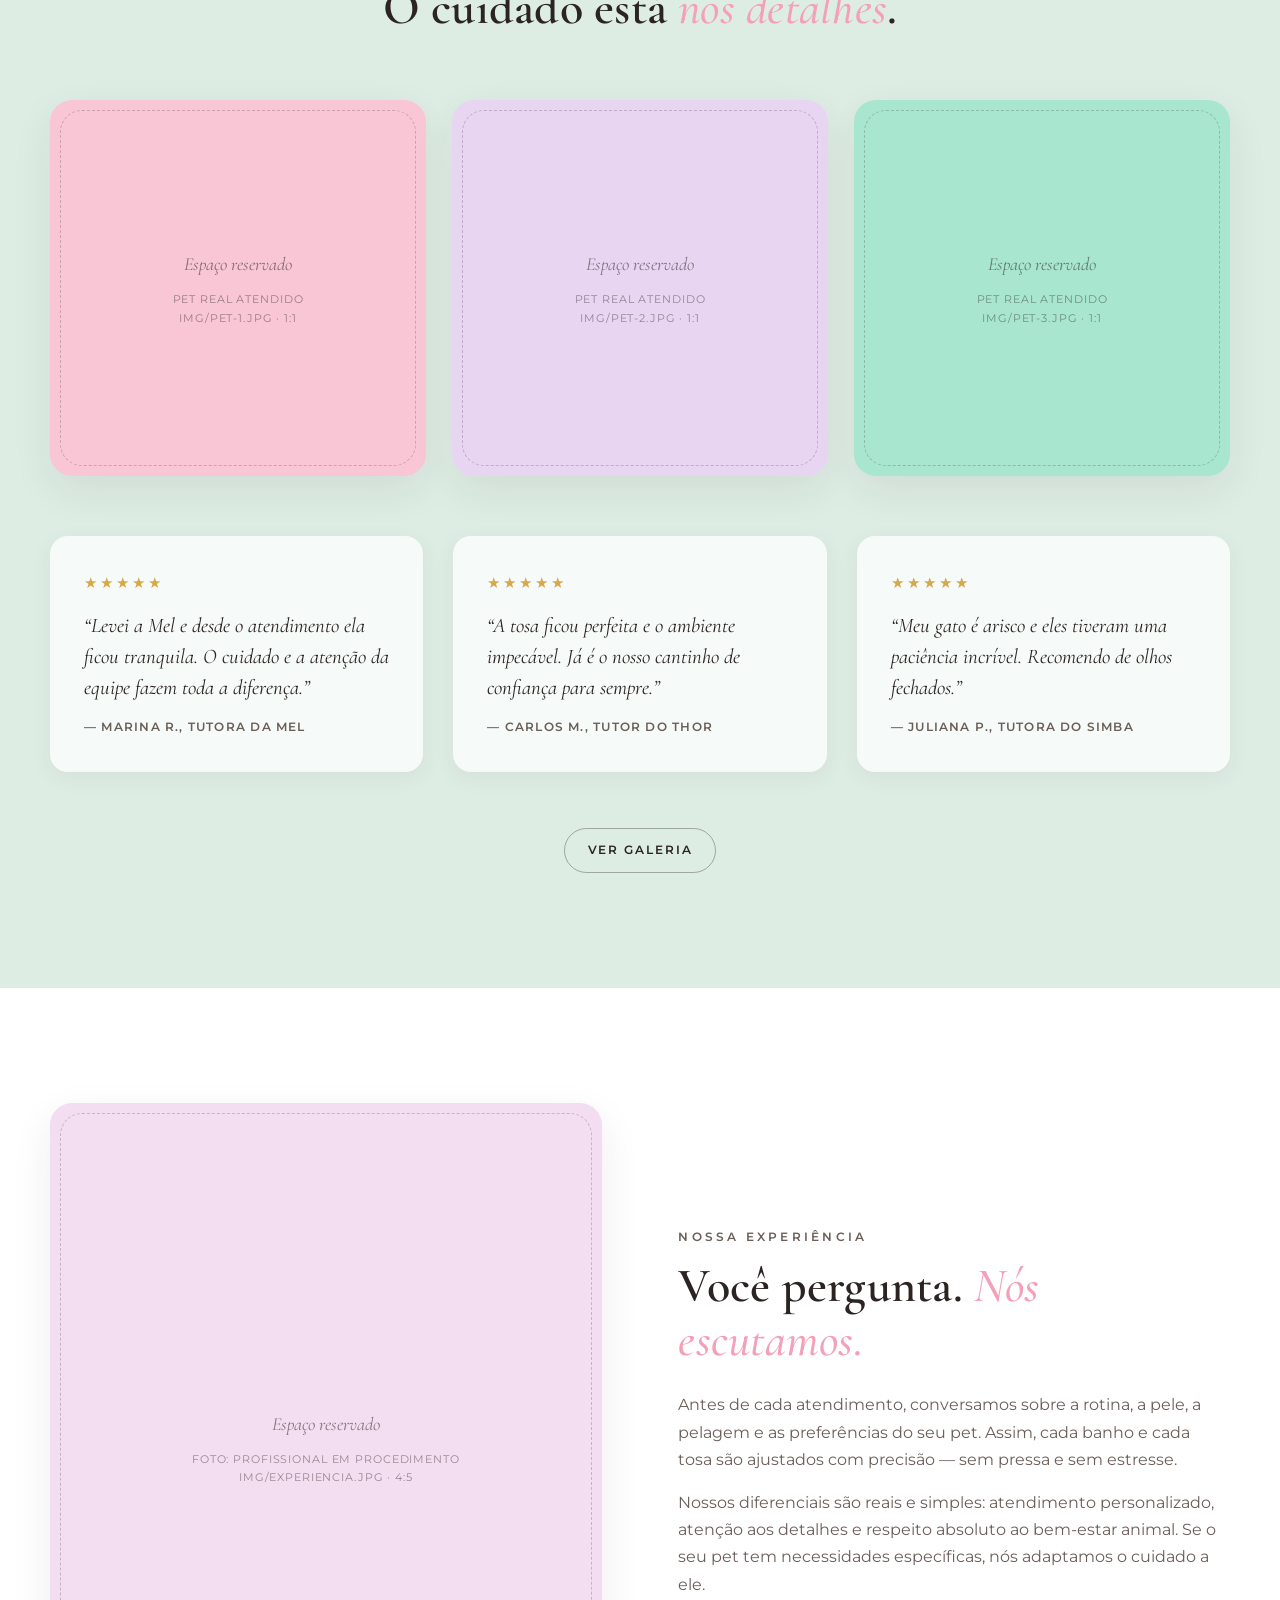
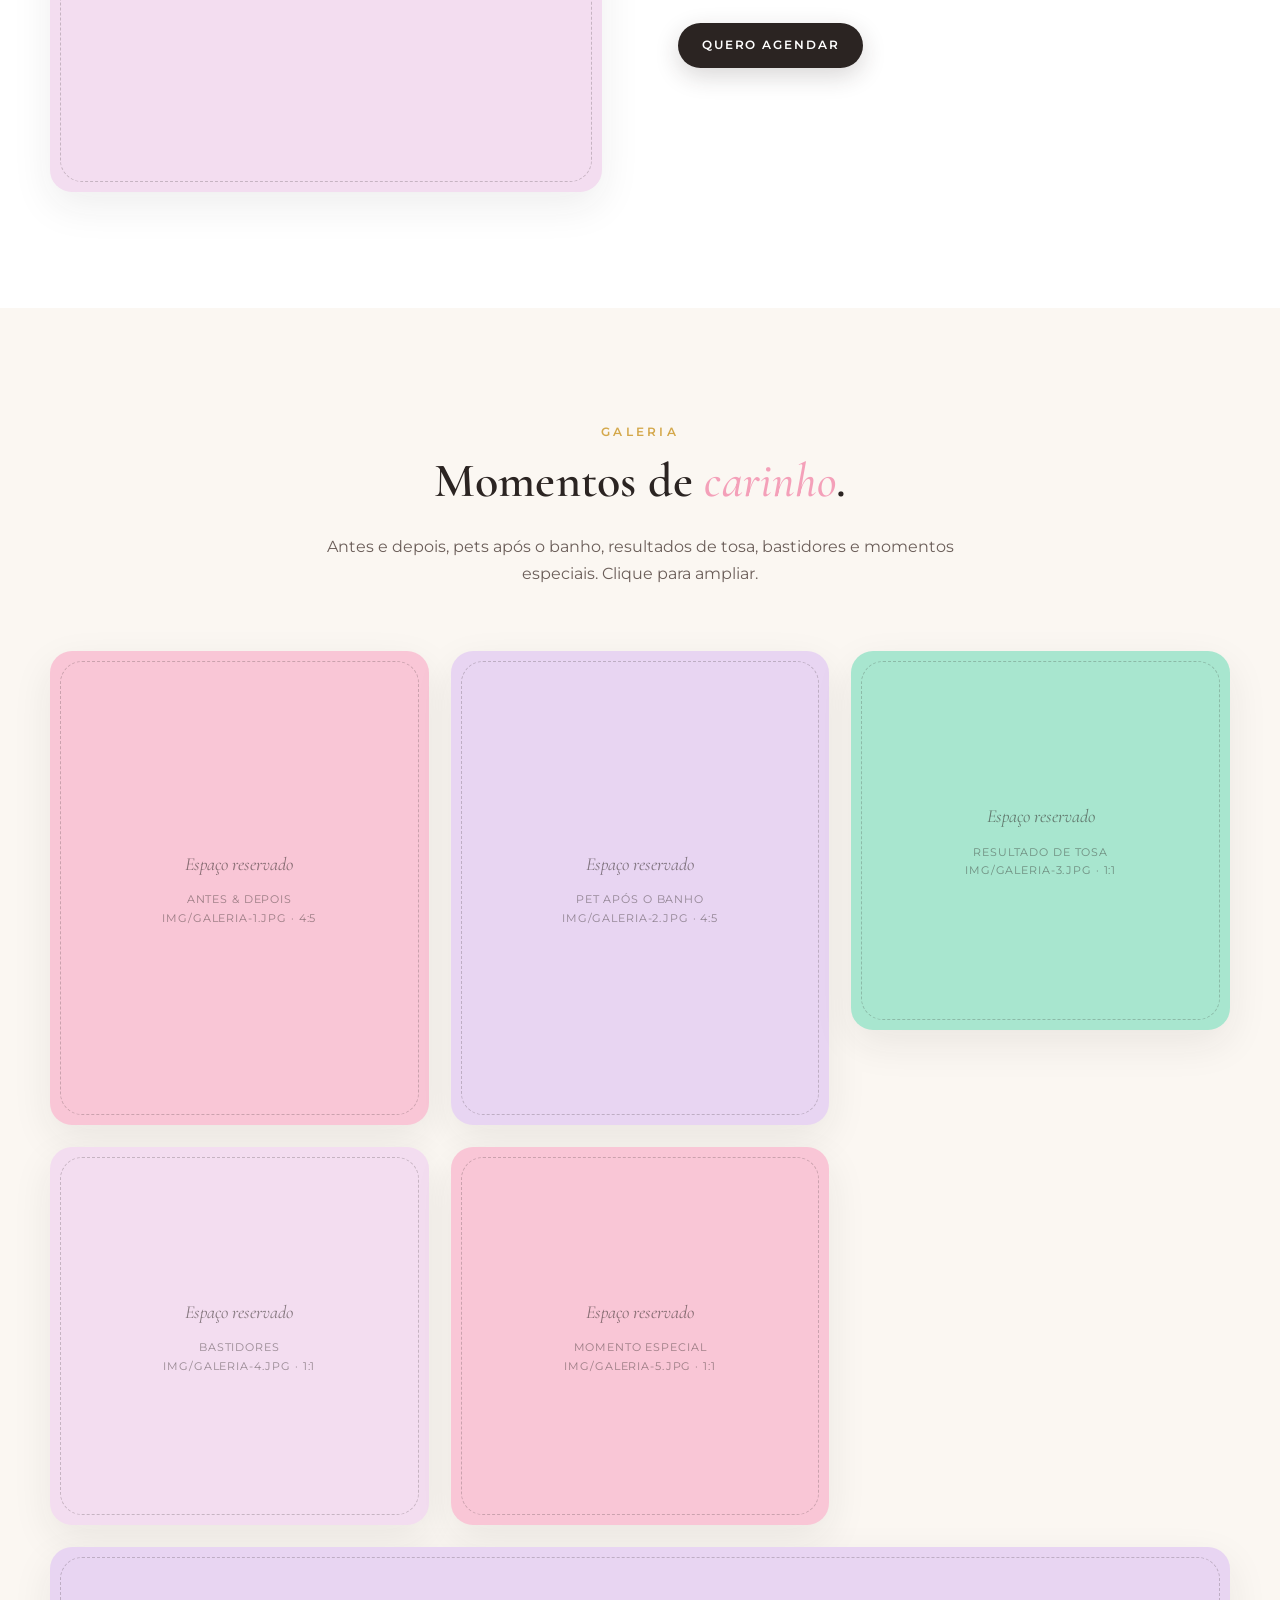
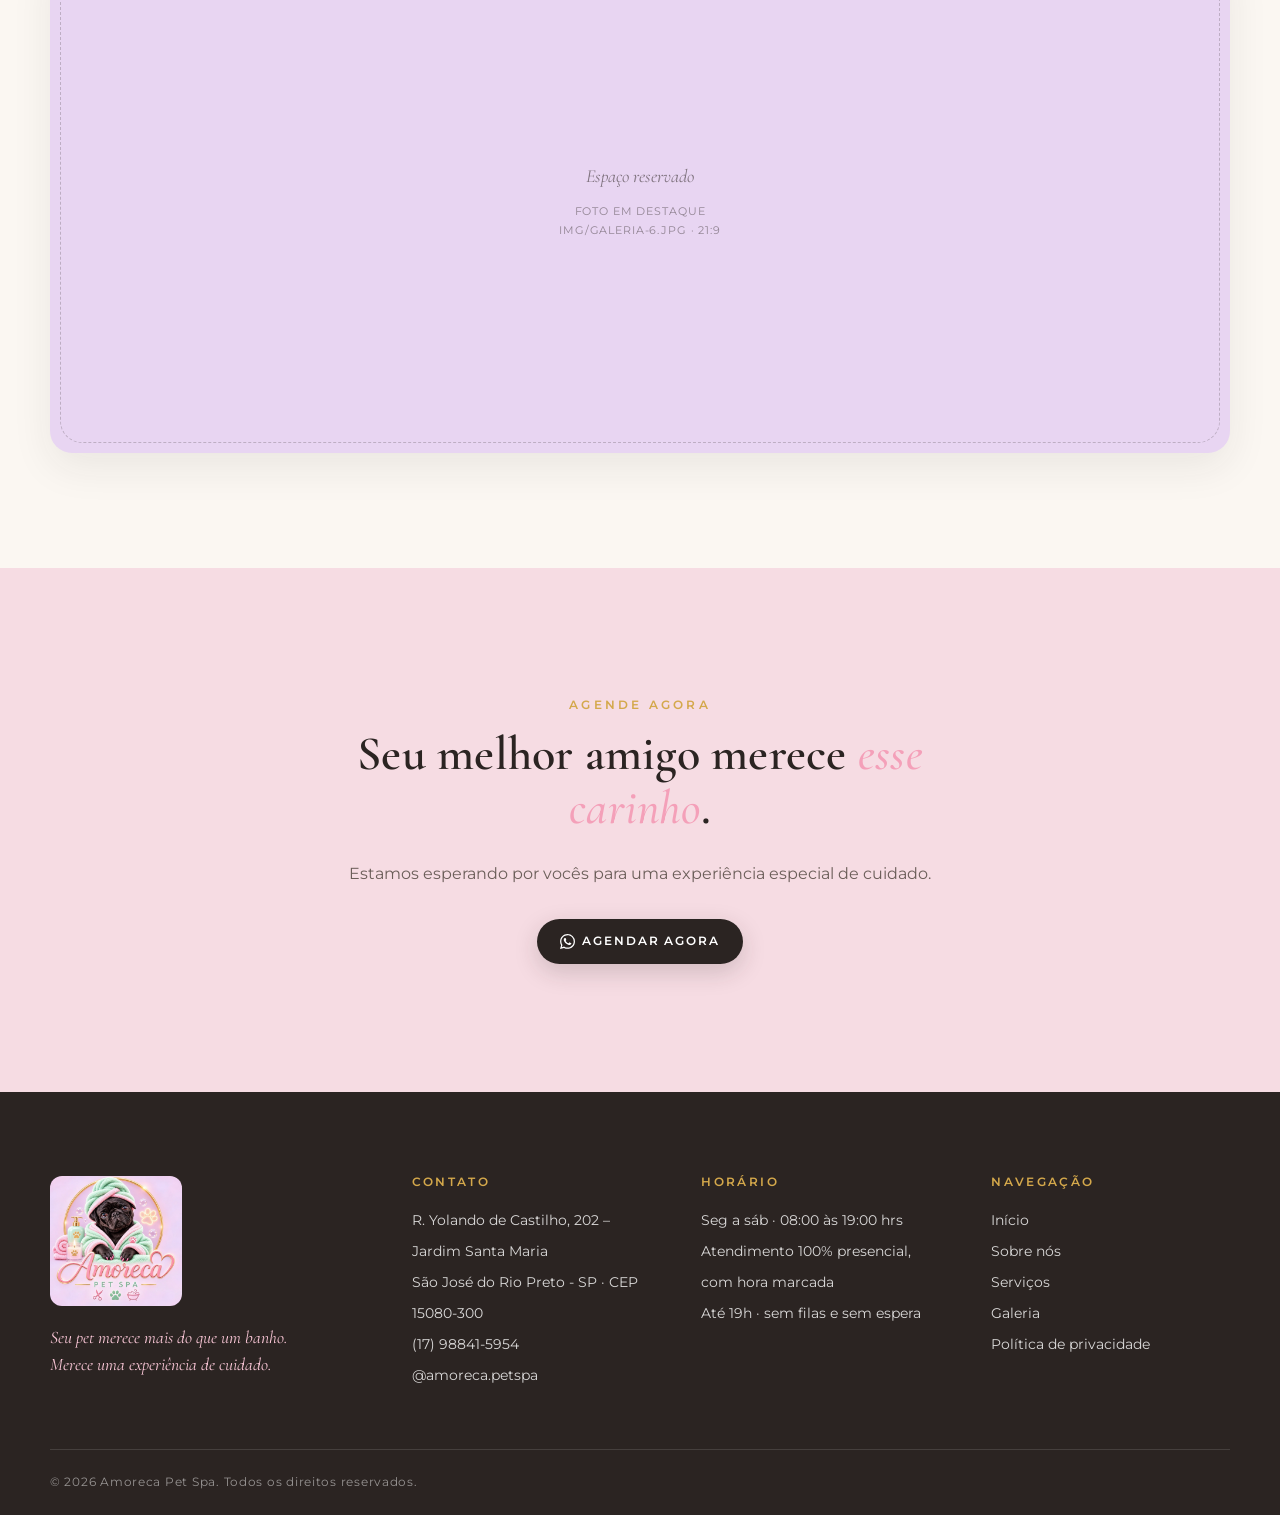
==== commit 29da7672: "Torna o site responsivo em PC/tablet/celular sem cortar fotos" ====
--- a/index.html
+++ b/index.html
@@ -32,7 +32,7 @@
   <link rel="preconnect" href="https://fonts.gstatic.com" crossorigin>
   <link href="https://fonts.googleapis.com/css2?family=Cormorant+Garamond:ital,wght@0,500;0,600;0,700;1,500;1,600&family=Montserrat:wght@400;500;600&display=swap" rel="stylesheet">
 
-  <link rel="stylesheet" href="css/style.css?v=7">
+  <link rel="stylesheet" href="css/style.css?v=8">
 
   <!-- ============ Dados estruturados (Local Business) — substitua pelos dados reais ============ -->
   <script type="application/ld+json">
@@ -212,7 +212,11 @@
           </article>
 
           <!-- ============ BLOCO 2 — TOSA HIGIÉNICA E NA MÁQUINA ============ -->
-          <article class="valor-bloco valor-bloco--full reveal">
+          <article class="valor-bloco reveal">
+            <figure class="photo valor-bloco__photo" style="--ph:#F9C6D6">
+              <span class="photo__hint" aria-hidden="true">Espaço reservado<small>img/valores-higienica.jpg &middot; 4:5</small></span>
+              <img src="img/valores-higienica.jpg" alt="Cão pequeno de roupão com a marca d'água Amoreca após o banho e a tosa na máquina" width="1050" height="1400" loading="lazy" onerror="this.classList.add('is-missing')">
+            </figure>
             <div class="valor-bloco__body">
               <p class="valor-tag">Cachorros &middot; Serviços caninos</p>
               <h3>Tosa higiênica e tosa na máquina</h3>
@@ -714,7 +718,22 @@
     <div class="lightbox__count" aria-hidden="true"></div>
   </div>
 
-  <script src="js/config.js?v=7"></script>
-  <script src="js/main.js?v=7"></script>
+  <script src="js/config.js?v=8"></script>
+  <script src="js/main.js?v=8"></script>
+  <script>
+  window.addEventListener('load', function(){
+    document.querySelectorAll('.reveal').forEach(function(e){e.classList.add('is-visible');});
+    setTimeout(function(){
+      var i = window.innerWidth, alvos = [];
+      document.querySelectorAll('body *').forEach(function(el){
+        var r = el.getBoundingClientRect();
+        if (r.width > 0 && (r.right > i + 1 || r.left < -1)) {
+          alvos.push(el.tagName + '.' + String(el.className).slice(0,32) + ' L' + Math.round(r.left) + ' R' + Math.round(r.right));
+        }
+      });
+      document.title = 'W=' + document.documentElement.scrollWidth + ' I=' + i + ' :: ' + alvos.slice(0,8).join(' | ');
+    }, 400);
+  });
+  </script>
 </body>
 </html>
--- a/css/style.css
+++ b/css/style.css
@@ -368,10 +368,10 @@
   z-index: 1; /* garante que a foto carregada cubra o texto do espaço reservado */
   width: 100%;
   height: 100%;
-  object-fit: cover;
-  transition: transform 0.7s cubic-bezier(0.22, 0.61, 0.36, 1);
-}
-.photo:hover img { transform: scale(1.035); }
+  /* contain: a foto aparece inteira, sem cortes — o fundo vira moldura */
+  object-fit: contain;
+  background: var(--ph, var(--creme-2));
+}
 .photo img.is-missing { visibility: hidden; }
 
 .photo__hint {
@@ -583,7 +583,6 @@
 .gal--sq { grid-column: span 2; aspect-ratio: 1; }
 .gal--wide { grid-column: span 6; aspect-ratio: 21 / 9; }
 
-.gal--clicavel:hover img { transform: scale(1.045); }
 .gal--clicavel::after {
   content: "";
   position: absolute;
@@ -820,6 +819,10 @@
   top: calc(var(--header-h) + 24px);
 }
 
+.valor-bloco__body {
+  min-width: 0; /* permite encolher: a tabela role para o lado em vez de estourar a página */
+}
+
 .valor-tag {
   display: inline-block;
   margin: 0 0 14px;
@@ -889,6 +892,7 @@
   border-radius: 14px;
   overflow-x: auto;
   -webkit-overflow-scrolling: touch;
+  max-width: 100%;
 }
 
 .tabela {
@@ -994,13 +998,16 @@
   .gal--tall, .gal--sq { grid-column: span 3; }
   .gal--wide { grid-column: span 6; aspect-ratio: 16 / 9; }
 
-  /* Valores: foto acima, texto e tabelas abaixo */
-  .valor-bloco { grid-template-columns: 1fr; }
+  /* Valores: foto acima, texto e tabelas abaixo
+     (nth-child(even) precisa ser reafirmado: tem especificidade maior
+     que a regra base e mantinha blocos pares em 2 colunas no celular) */
+  .valor-bloco,
+  .valor-bloco:nth-child(even),
+  .valor-bloco.valor-bloco--full { grid-template-columns: minmax(0, 1fr); }
   .valor-bloco:nth-child(even) .valor-bloco__photo { order: 0; }
   .valor-bloco__photo {
     position: static;
-    aspect-ratio: 16 / 10;
-    max-height: 430px;
+    max-width: 460px; /* foto inteira, sem corte, também no celular */
   }
 
   /* Menu vira painel lateral elegante */
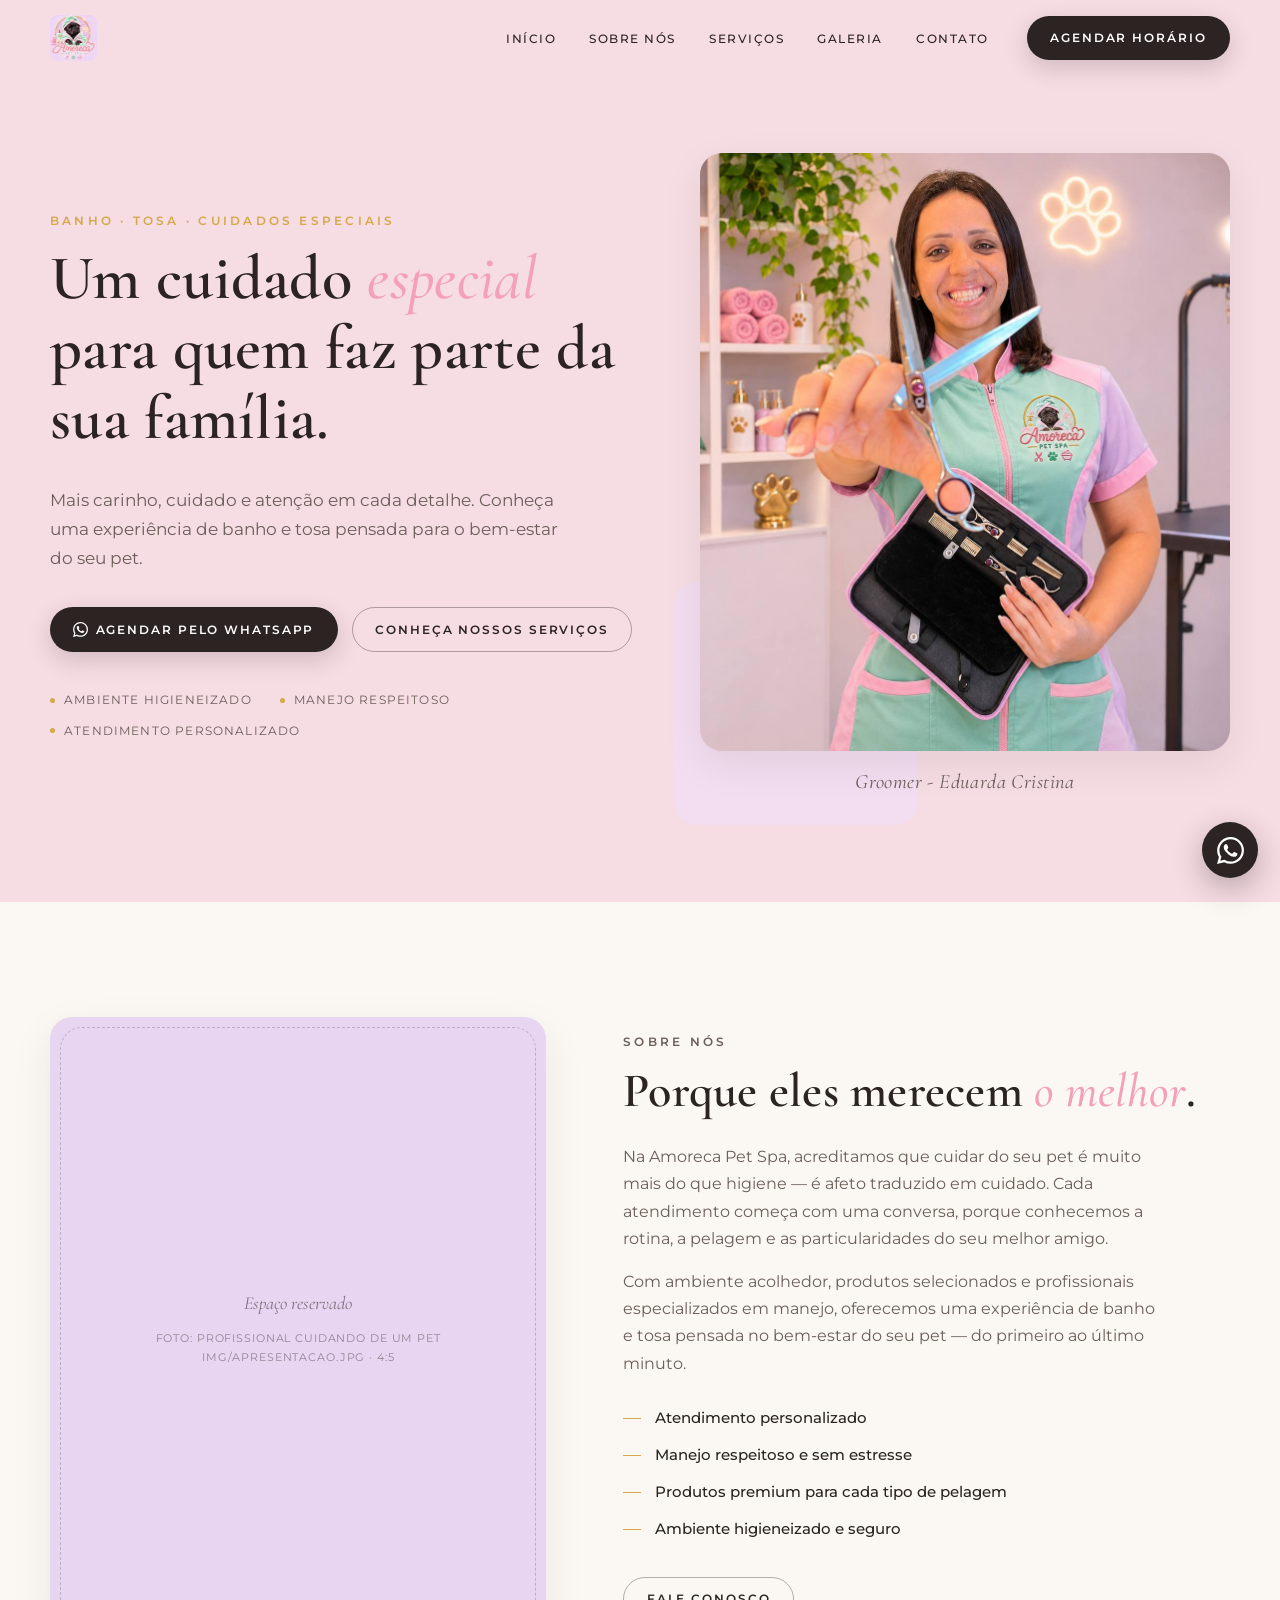
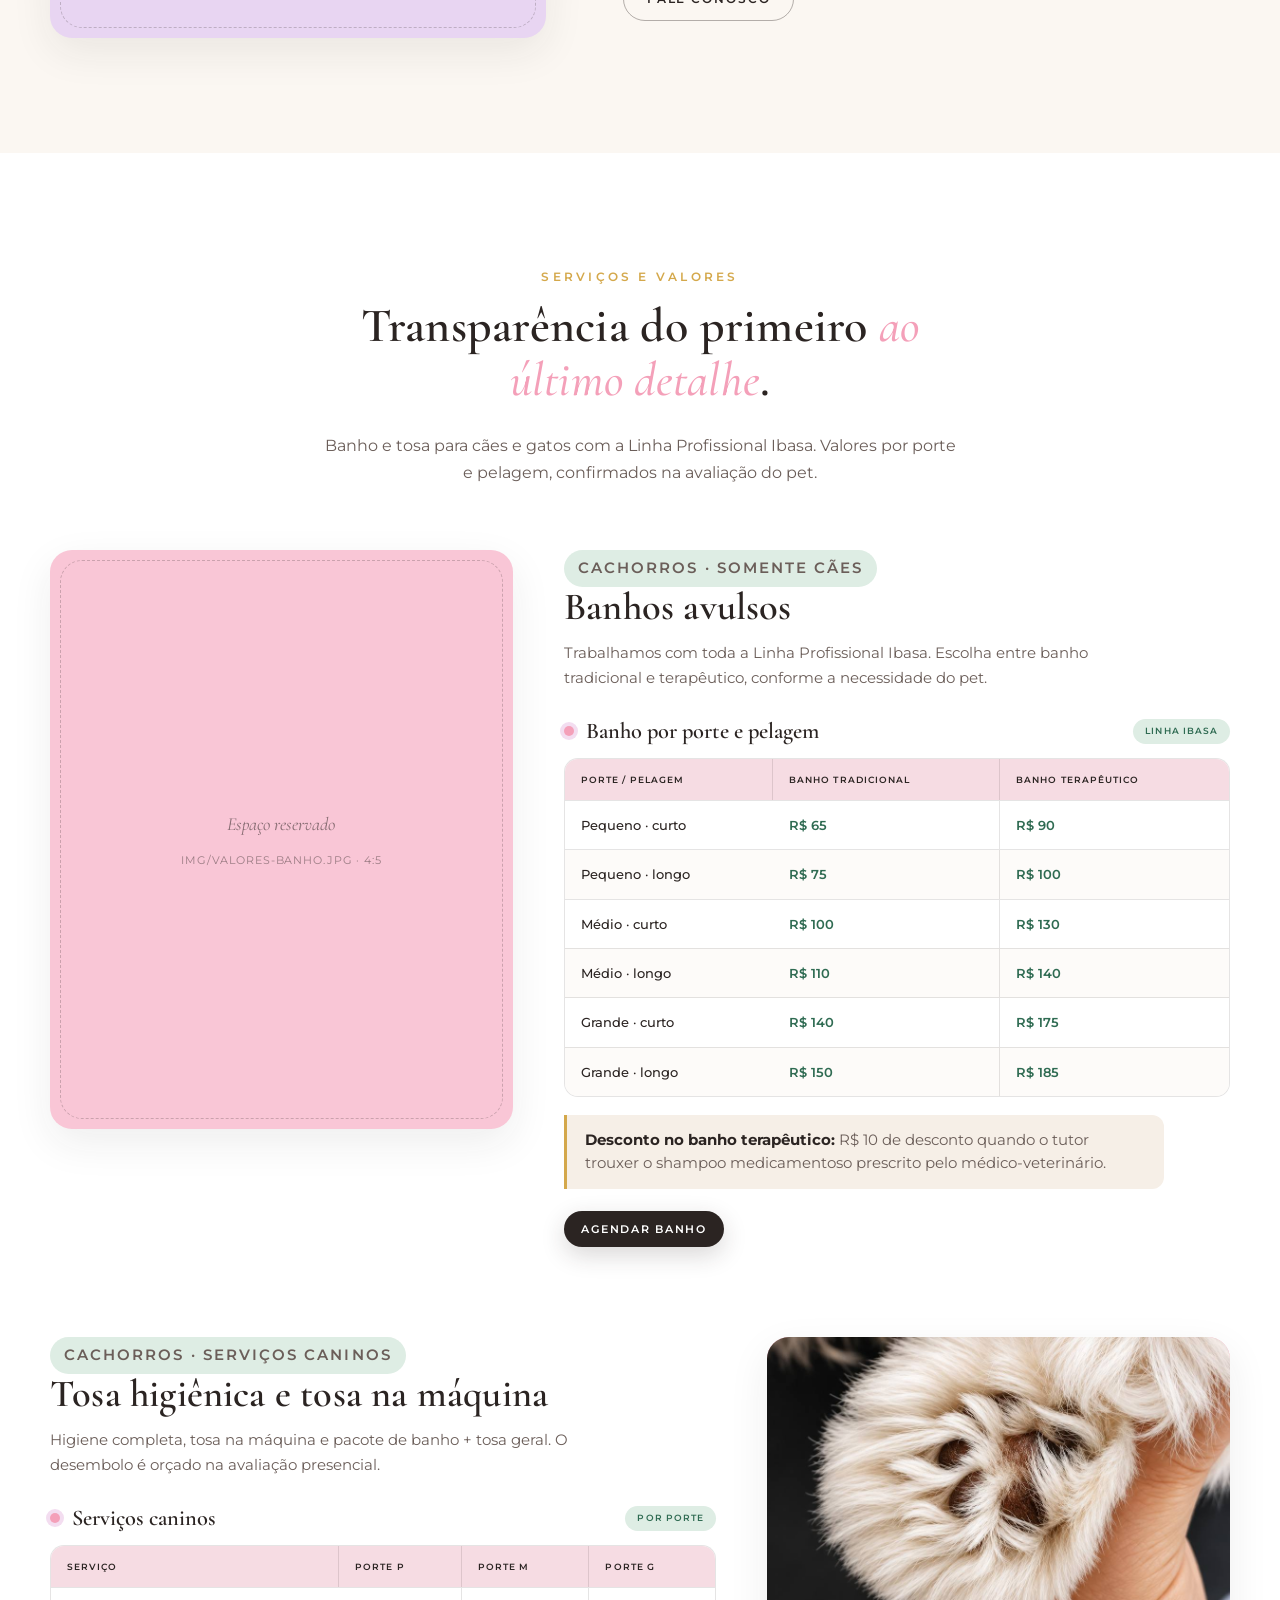
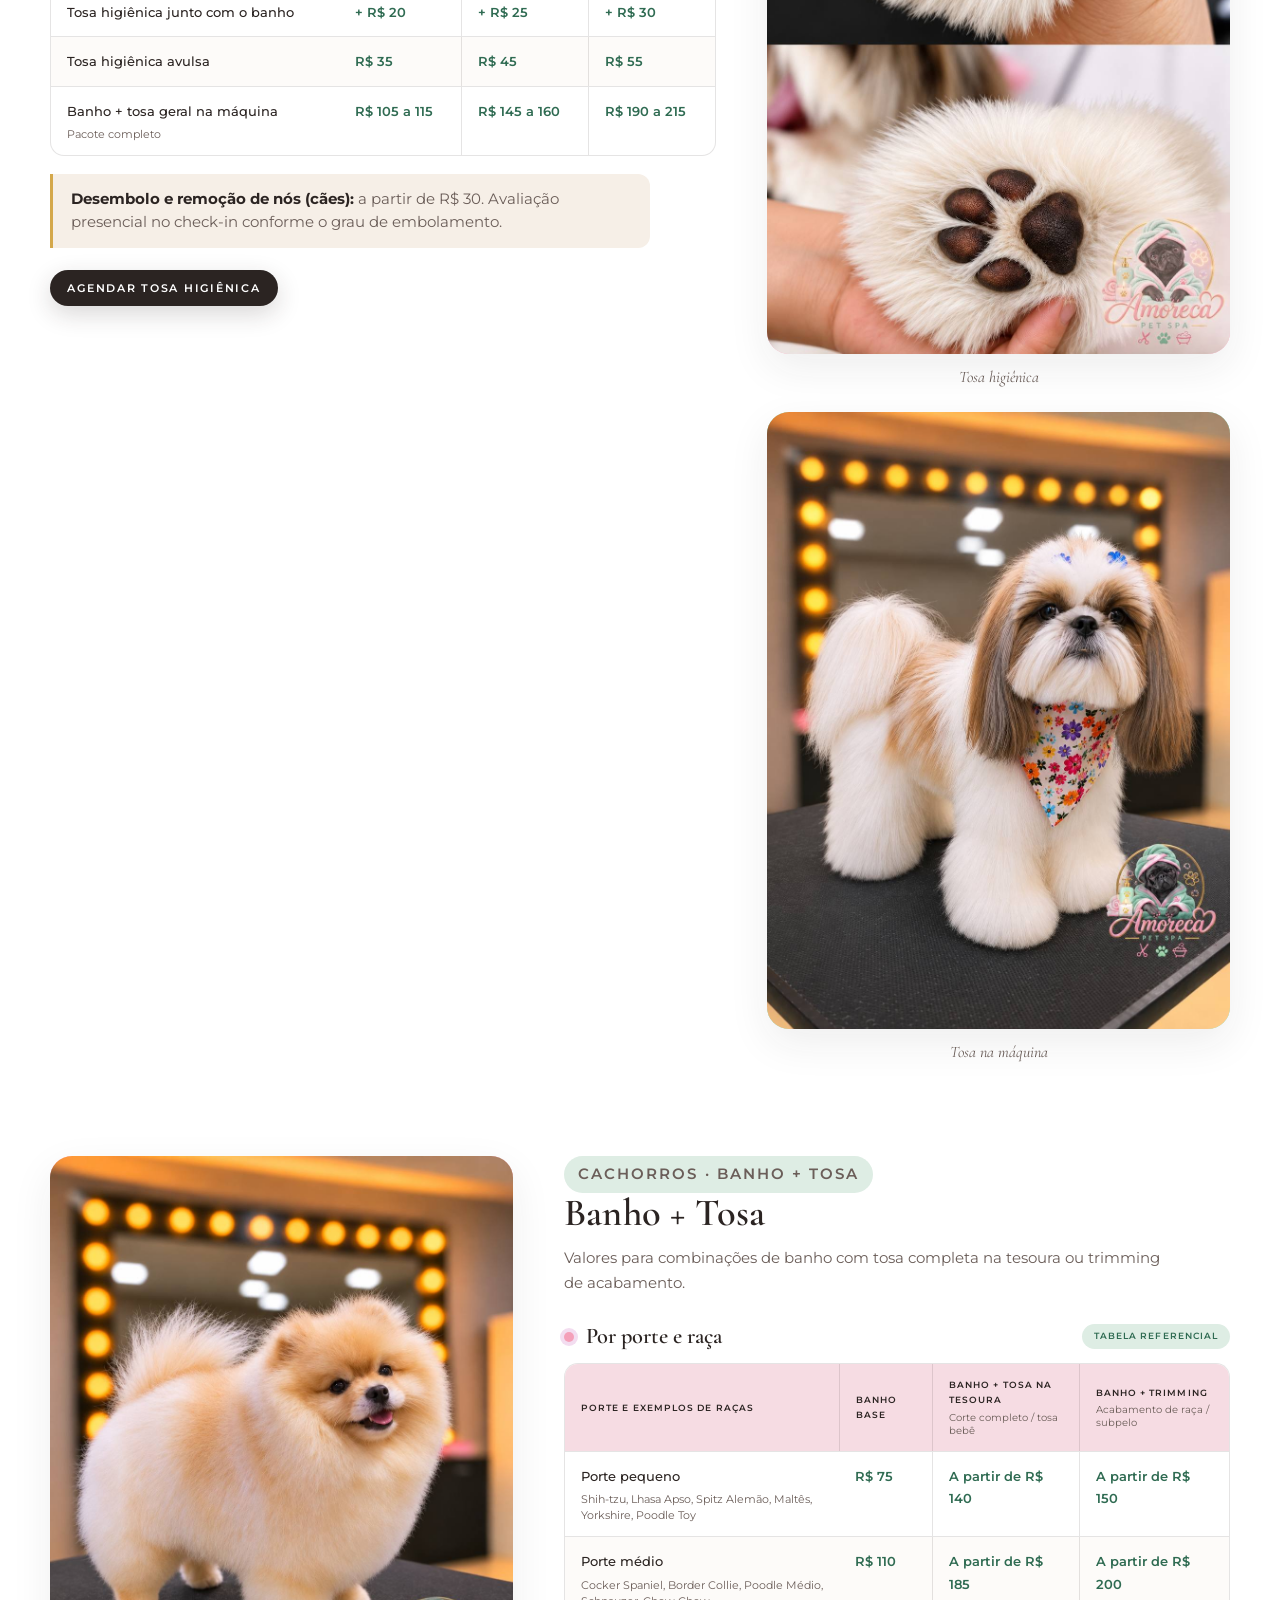
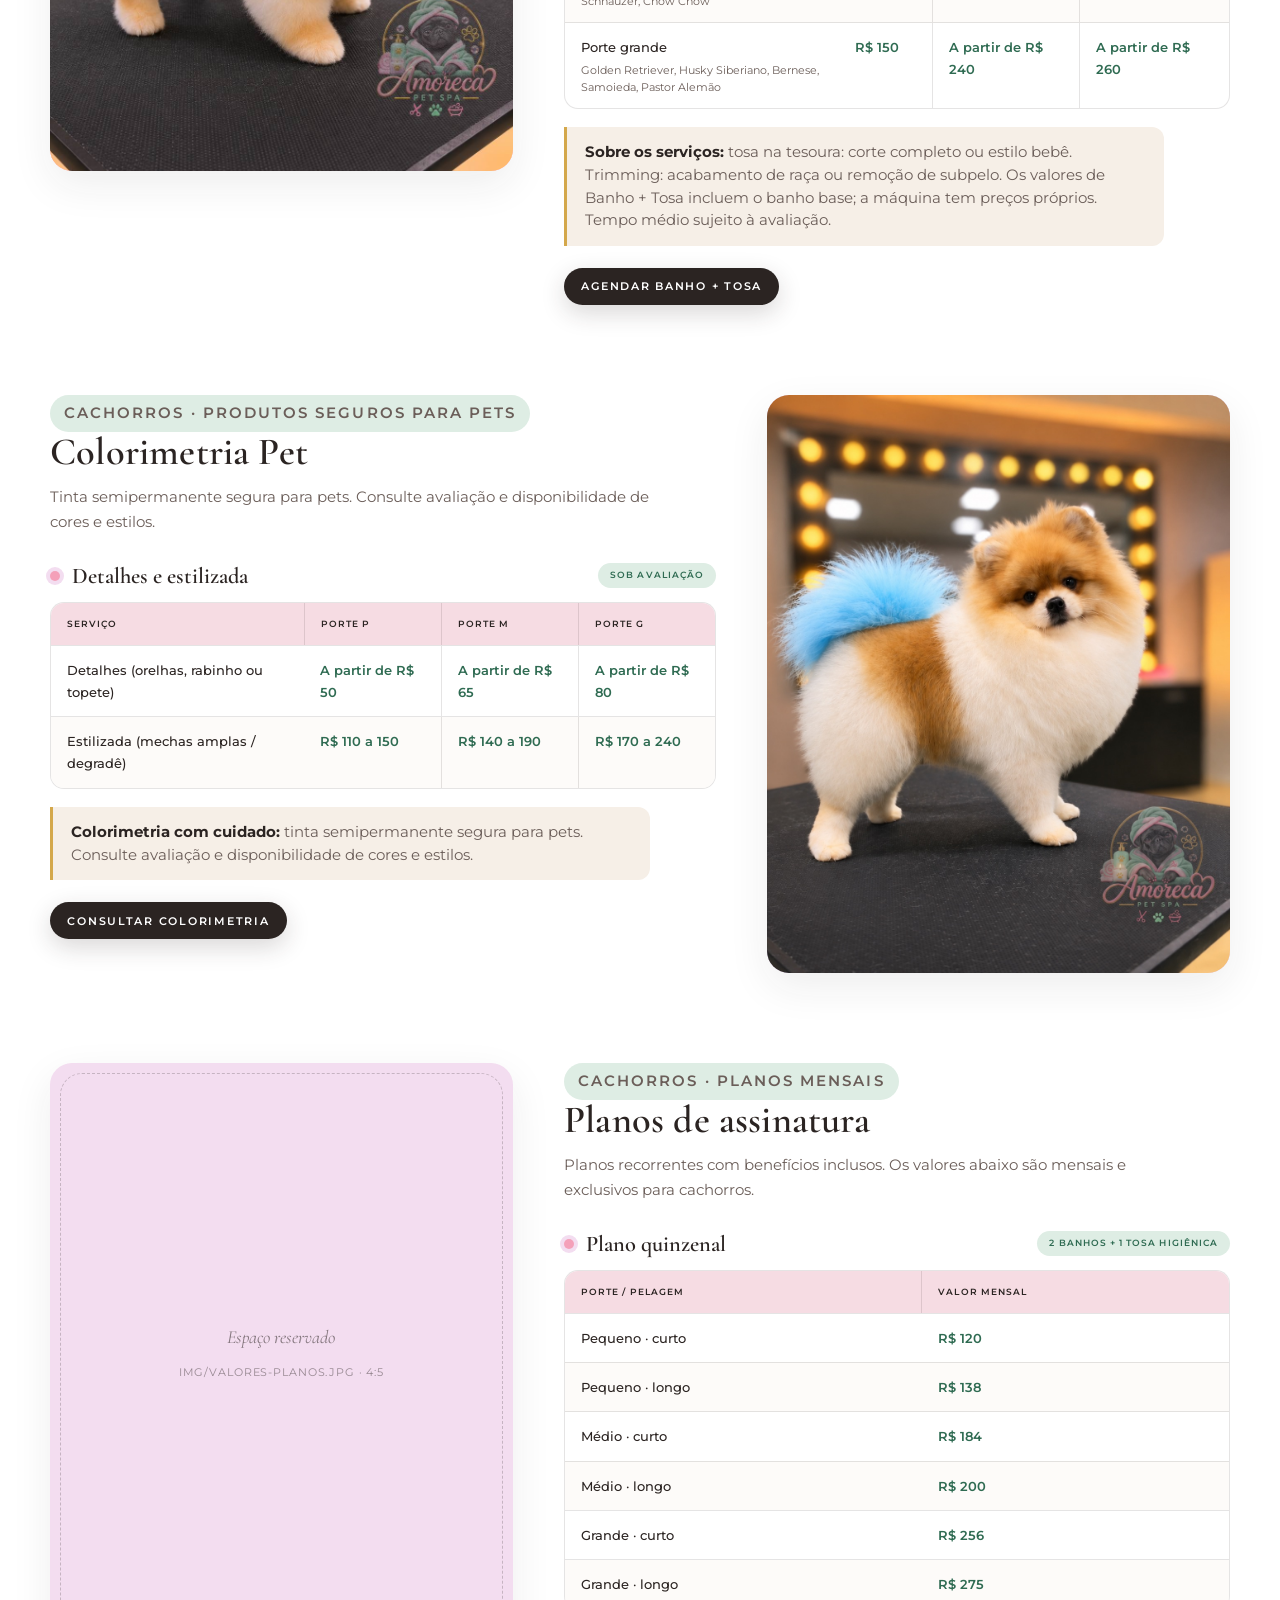
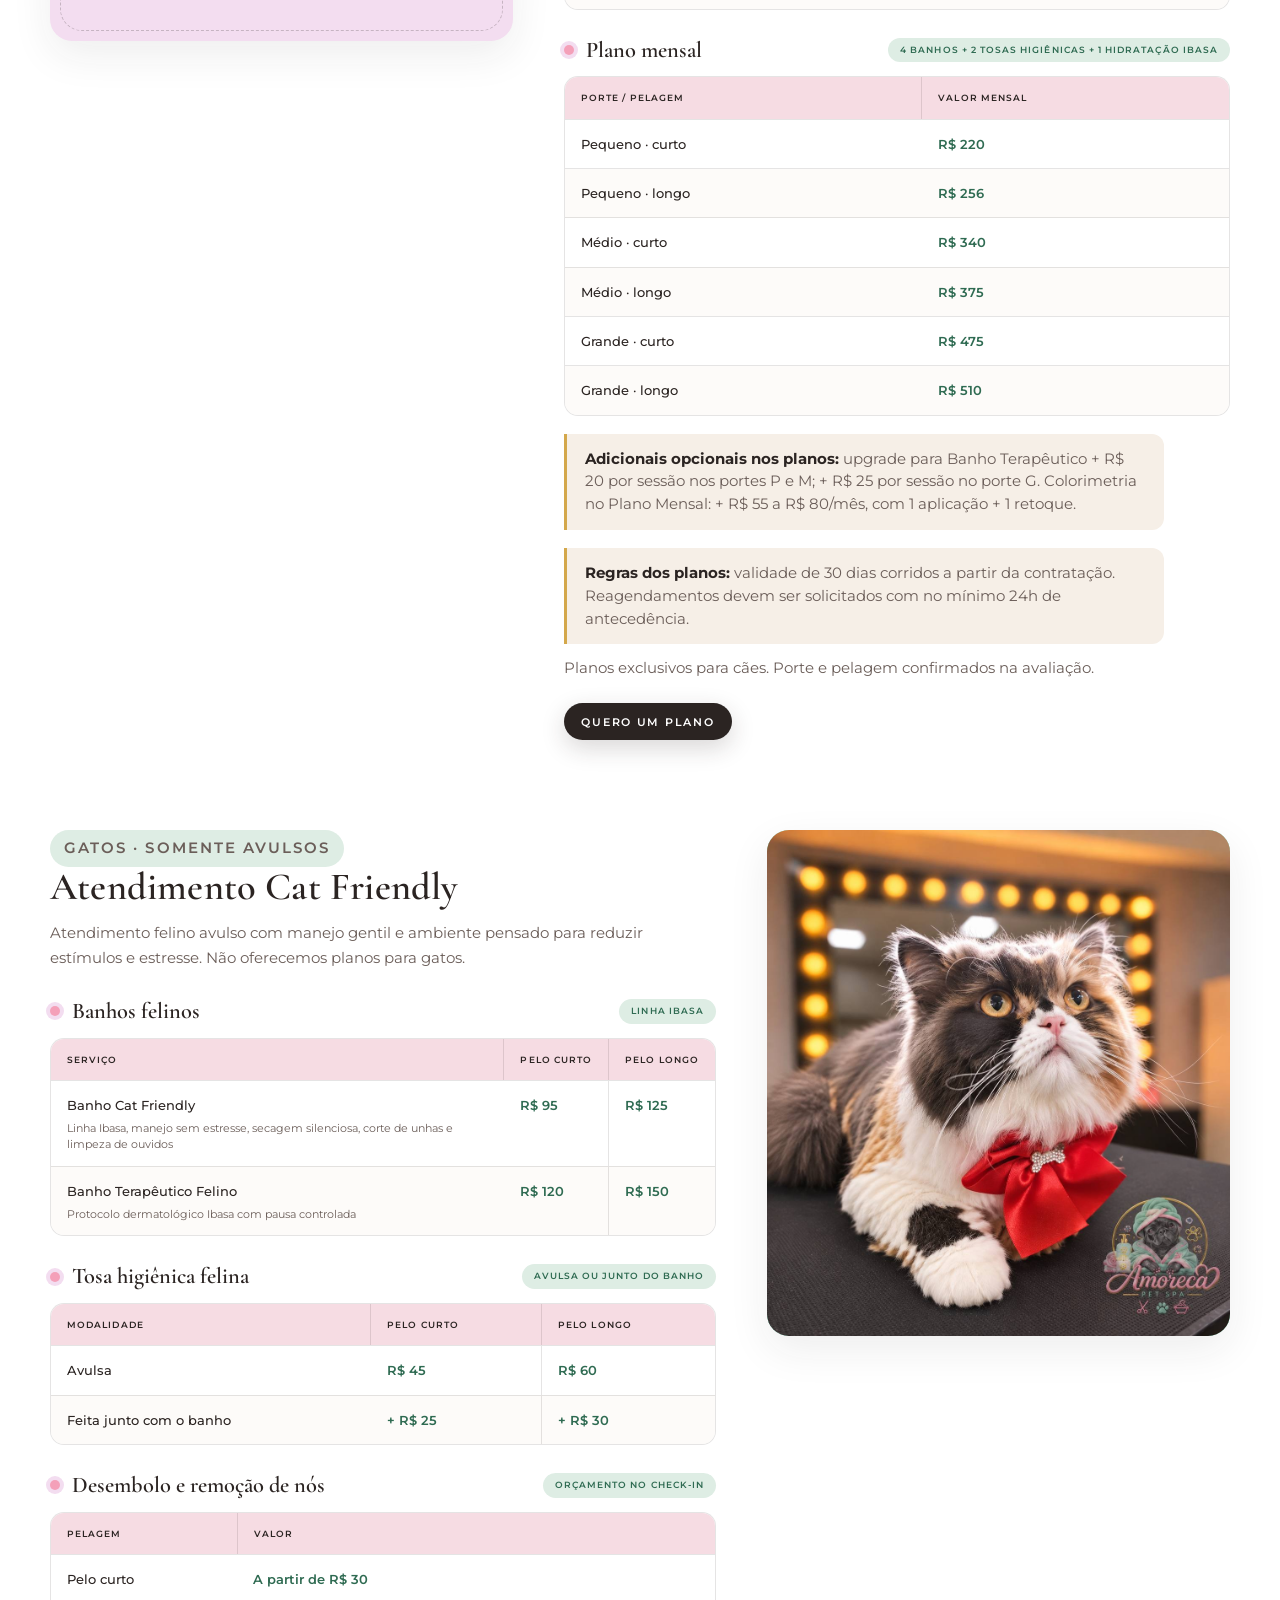
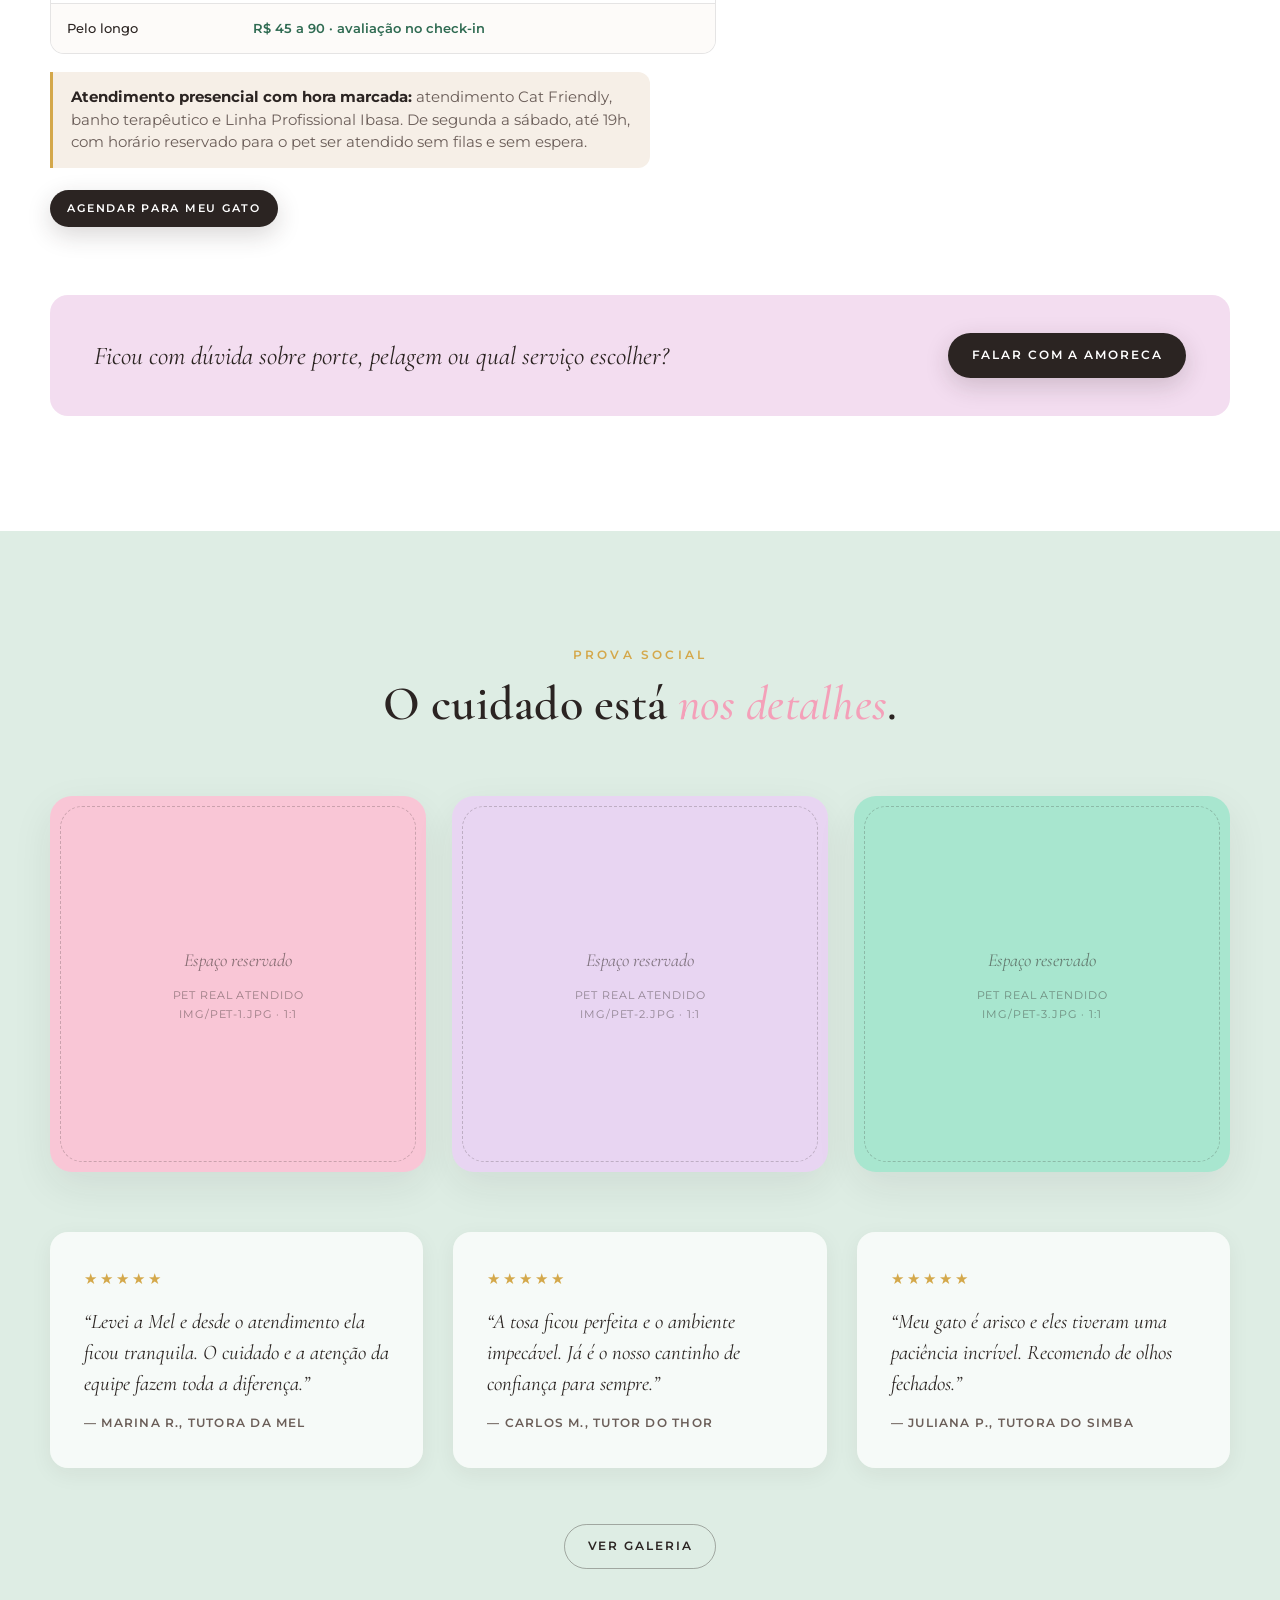
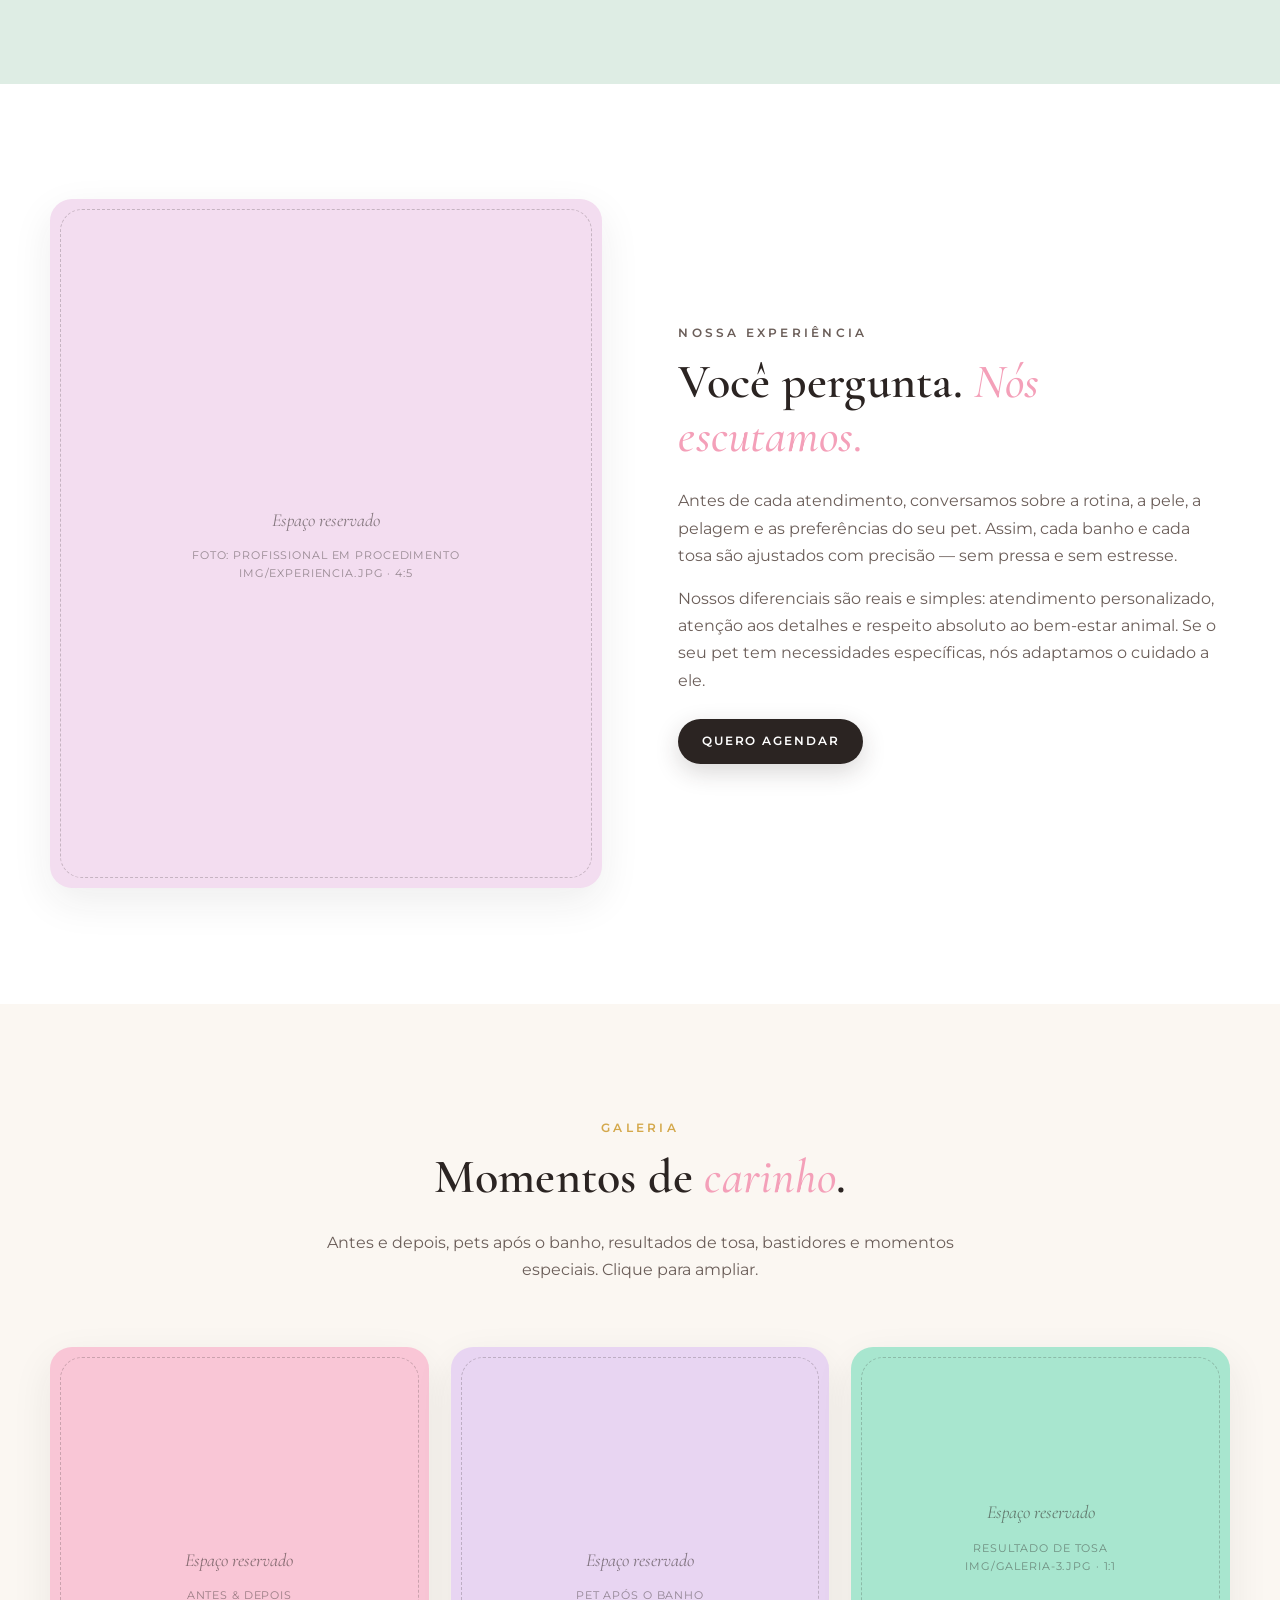
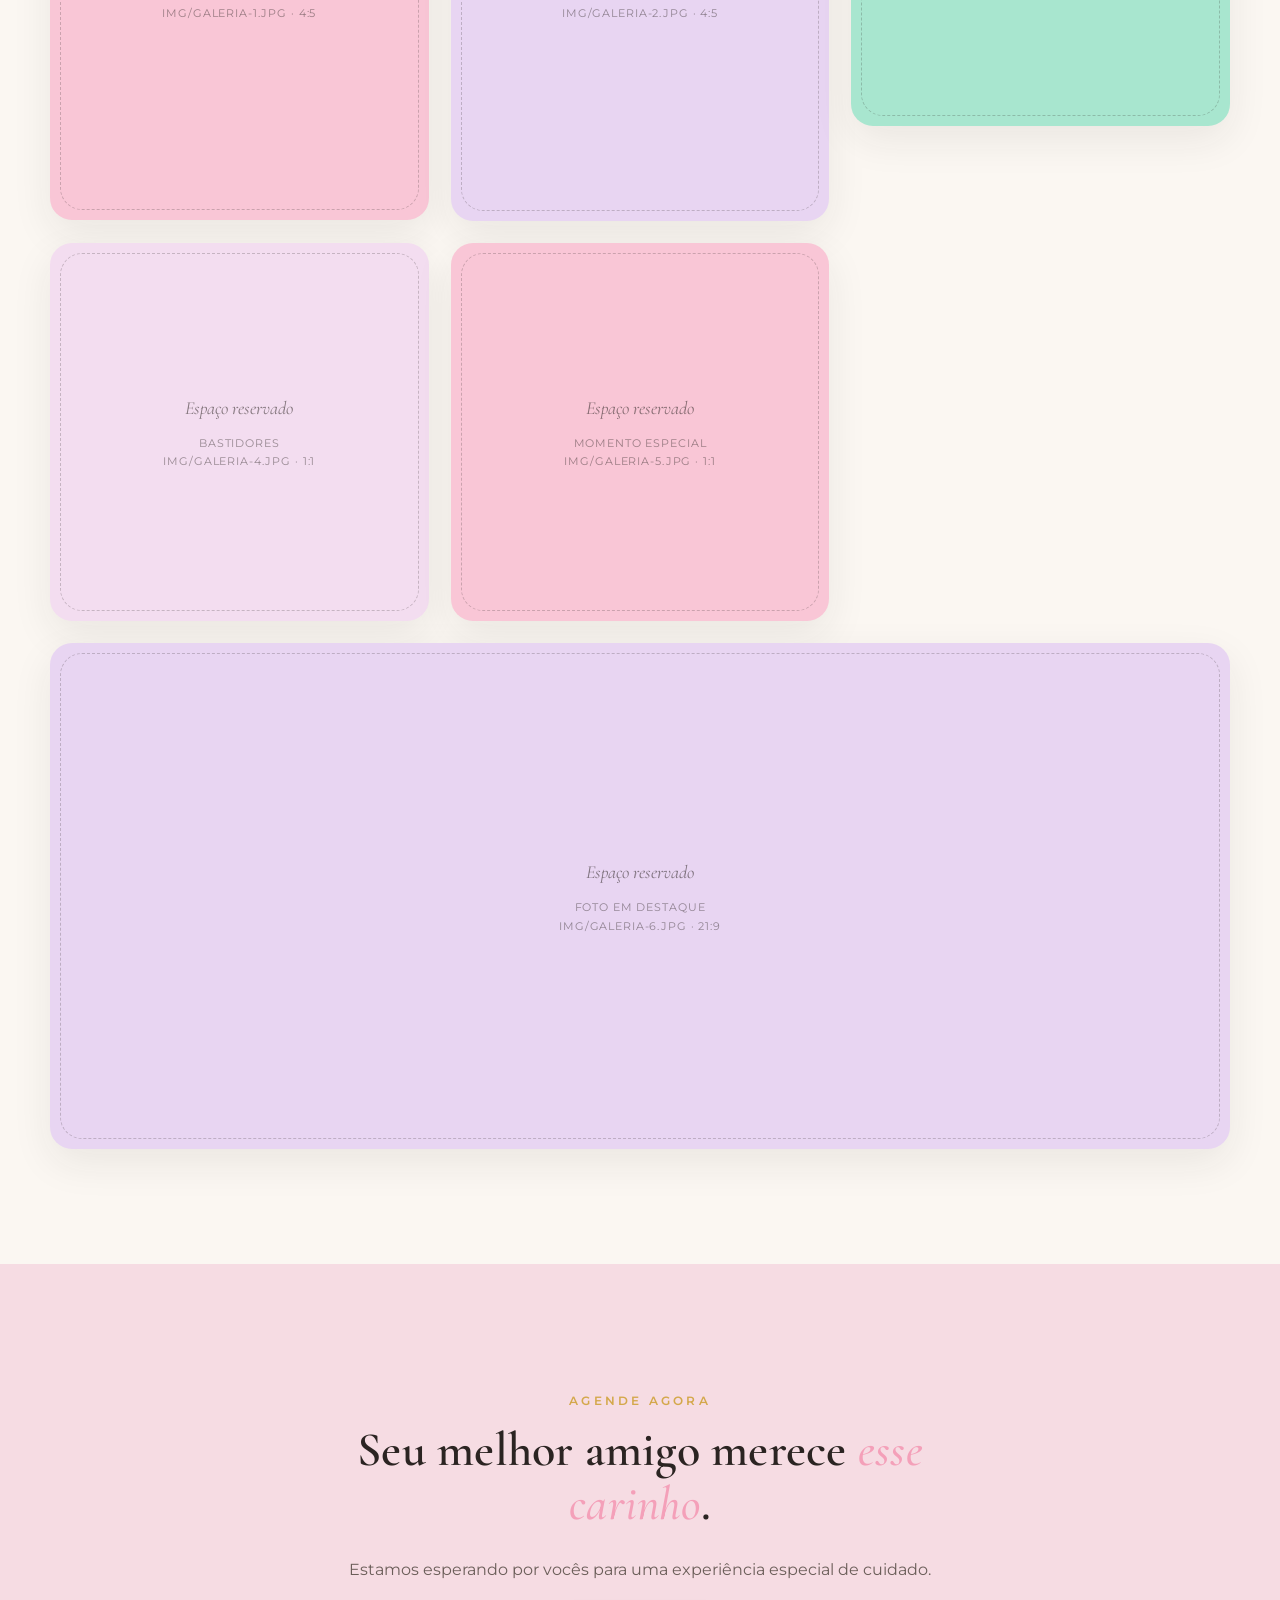
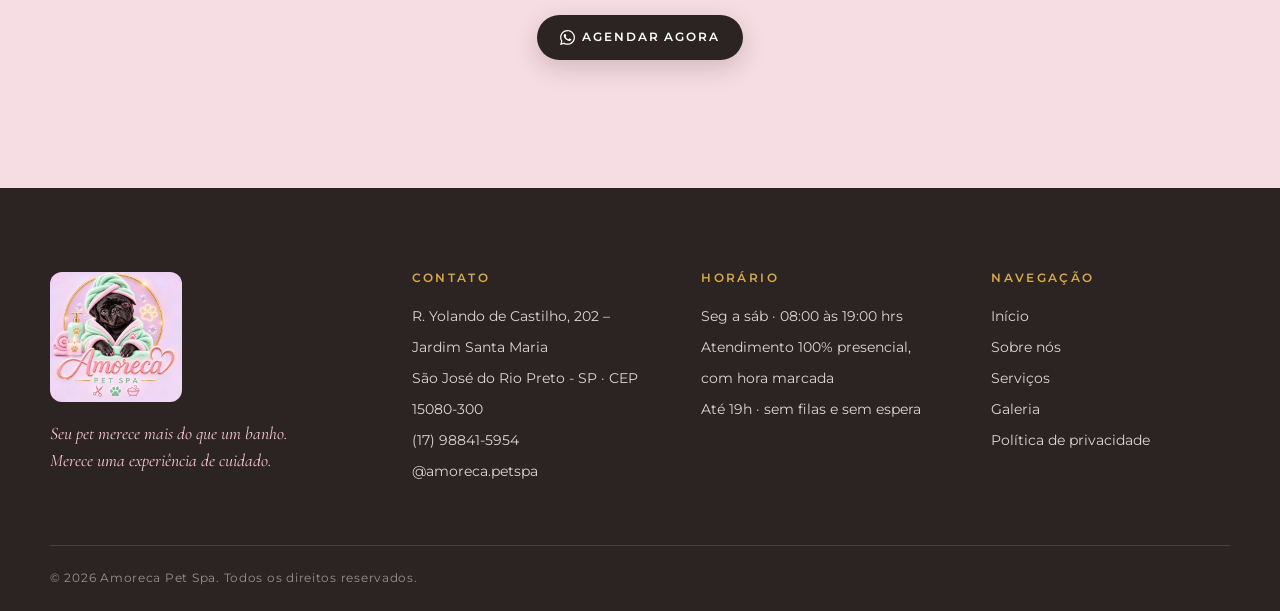
==== commit d2a8a19d: "Posiciona fotos novas: groomer no hero, patas/shih tzu na tosa, gato nos gatos e spitz na tesoura" ====
--- a/index.html
+++ b/index.html
@@ -32,7 +32,7 @@
   <link rel="preconnect" href="https://fonts.gstatic.com" crossorigin>
   <link href="https://fonts.googleapis.com/css2?family=Cormorant+Garamond:ital,wght@0,500;0,600;0,700;1,500;1,600&family=Montserrat:wght@400;500;600&display=swap" rel="stylesheet">
 
-  <link rel="stylesheet" href="css/style.css?v=8">
+  <link rel="stylesheet" href="css/style.css?v=9">
 
   <!-- ============ Dados estruturados (Local Business) — substitua pelos dados reais ============ -->
   <script type="application/ld+json">
@@ -119,10 +119,13 @@
         </div>
 
         <div class="hero__media reveal">
-          <!-- FOTO: substituir img/hero.jpg por uma foto real de dois pets bem cuidados (cão e gato), proporção 4:5 -->
-          <figure class="photo photo--hero" style="--ph:#F9C6D6">
-            <span class="photo__hint" aria-hidden="true">Espaço reservado<small>Foto: dois pets bem cuidados<br>img/hero.jpg &middot; 4:5</small></span>
-            <img src="img/hero.jpg" alt="Dois pets bem cuidados, um cão e um gato, após o banho na Amoreca Pet Spa" width="800" height="1000" loading="eager" onerror="this.classList.add('is-missing')">
+          <!-- FOTO: foto da groomer Eduarda Cristina (img/hero.jpg), proporção 4:5 -->
+          <figure class="hero__figure">
+            <div class="photo photo--hero" style="--ph:#F9C6D6">
+              <span class="photo__hint" aria-hidden="true">Espaço reservado<small>Foto: Groomer Eduarda Cristina<br>img/hero.jpg &middot; 4:5</small></span>
+              <img src="img/hero.jpg" alt="Groomer Eduarda Cristina segurando a tesoura na Amoreca Pet Spa" width="1064" height="1200" loading="eager" onerror="this.classList.add('is-missing')">
+            </div>
+            <figcaption class="hero__credit">Groomer - Eduarda Cristina</figcaption>
           </figure>
         </div>
       </div>
@@ -213,10 +216,22 @@
 
           <!-- ============ BLOCO 2 — TOSA HIGIÉNICA E NA MÁQUINA ============ -->
           <article class="valor-bloco reveal">
-            <figure class="photo valor-bloco__photo" style="--ph:#F9C6D6">
-              <span class="photo__hint" aria-hidden="true">Espaço reservado<small>img/valores-higienica.jpg &middot; 4:5</small></span>
-              <img src="img/valores-higienica.jpg" alt="Cão pequeno de roupão com a marca d'água Amoreca após o banho e a tosa na máquina" width="1050" height="1400" loading="lazy" onerror="this.classList.add('is-missing')">
-            </figure>
+            <div class="valor-bloco__photo valor-bloco__photos">
+              <figure class="valor-bloco__figure">
+                <div class="photo" style="--ph:#F9C6D6">
+                  <span class="photo__hint" aria-hidden="true">Espaço reservado<small>img/valores-higienica.jpg &middot; 4:5</small></span>
+                  <img src="img/valores-higienica.jpg" alt="Patas do cão após a tosa higiênica na Amoreca Pet Spa" width="975" height="1300" loading="lazy" onerror="this.classList.add('is-missing')">
+                </div>
+                <figcaption class="photo__caption">Tosa higiênica</figcaption>
+              </figure>
+              <figure class="valor-bloco__figure">
+                <div class="photo" style="--ph:#A8E6CF">
+                  <span class="photo__hint" aria-hidden="true">Espaço reservado<small>img/valores-maquina.jpg &middot; 4:5</small></span>
+                  <img src="img/valores-maquina.jpg" alt="Shih Tzu com bandana no pescoço após a tosa na máquina na Amoreca Pet Spa" width="975" height="1300" loading="lazy" onerror="this.classList.add('is-missing')">
+                </div>
+                <figcaption class="photo__caption">Tosa na máquina</figcaption>
+              </figure>
+            </div>
             <div class="valor-bloco__body">
               <p class="valor-tag">Cachorros &middot; Serviços caninos</p>
               <h3>Tosa higiênica e tosa na máquina</h3>
@@ -256,7 +271,7 @@
           <article class="valor-bloco reveal">
             <figure class="photo valor-bloco__photo" style="--ph:#F9C6D6">
               <span class="photo__hint" aria-hidden="true">Espaço reservado<small>img/valores-tosa.jpg &middot; 4:5</small></span>
-              <img src="img/valores-tosa.jpg" alt="Cão branco com tosa bebê finalizada na tesoura, em pé na mesa de tosa da Amoreca Pet Spa" width="1050" height="1400" loading="lazy" onerror="this.classList.add('is-missing')">
+              <img src="img/valores-tosa.jpg" alt="Spitz Alemão creme com tosa na tesoura finalizada, de pé na mesa de tosa da Amoreca Pet Spa" width="977" height="1300" loading="lazy" onerror="this.classList.add('is-missing')">
             </figure>
             <div class="valor-bloco__body">
               <p class="valor-tag">Cachorros &middot; Banho + tosa</p>
@@ -421,7 +436,7 @@
           <article class="valor-bloco reveal">
             <figure class="photo valor-bloco__photo" style="--ph:#A8E6CF">
               <span class="photo__hint" aria-hidden="true">Espaço reservado<small>img/valores-gatos.jpg &middot; 4:5</small></span>
-              <img src="img/valores-gatos.jpg" alt="Gato recebendo manejo gentil e cuidado Cat Friendly na Amoreca Pet Spa" width="800" height="1000" loading="lazy" onerror="this.classList.add('is-missing')">
+              <img src="img/valores-gatos.jpg" alt="Gato peludo com laço vermelho no pescoço após o banho Cat Friendly na Amoreca Pet Spa" width="1097" height="1200" loading="lazy" onerror="this.classList.add('is-missing')">
             </figure>
             <div class="valor-bloco__body">
               <p class="valor-tag">Gatos &middot; Somente avulsos</p>
@@ -718,8 +733,8 @@
     <div class="lightbox__count" aria-hidden="true"></div>
   </div>
 
-  <script src="js/config.js?v=8"></script>
-  <script src="js/main.js?v=8"></script>
+  <script src="js/config.js?v=9"></script>
+  <script src="js/main.js?v=9"></script>
   <script>
   window.addEventListener('load', function(){
     document.querySelectorAll('.reveal').forEach(function(e){e.classList.add('is-visible');});
--- a/css/style.css
+++ b/css/style.css
@@ -352,6 +352,18 @@
 }
 .hero__media .photo { position: relative; z-index: 1; }
 
+/* Legenda sob a foto principal (groomer) */
+.hero__figure { margin: 0; position: relative; z-index: 1; }
+.hero__credit {
+  margin: 14px 0 0;
+  text-align: center;
+  font-family: var(--fonte-titulo);
+  font-style: italic;
+  font-size: clamp(1.05rem, 1.6vw, 1.3rem);
+  color: var(--texto-suave);
+  letter-spacing: 0.02em;
+}
+
 /* ---------- Fotos e espaços reservados ---------------------- */
 .photo {
   margin: 0;
@@ -817,6 +829,24 @@
   align-self: start;
   position: sticky;
   top: calc(var(--header-h) + 24px);
+}
+
+/* Bloco com mais de uma foto (tosa higiênica + tosa na máquina) */
+.valor-bloco__photos {
+  aspect-ratio: auto; /* a altura vem das fotos, não de uma moldura fixa */
+  display: grid;
+  gap: clamp(14px, 1.6vw, 22px);
+  margin: 0;
+}
+.valor-bloco__figure { margin: 0; display: grid; gap: 10px; }
+
+.photo__caption {
+  font-family: var(--fonte-titulo);
+  font-style: italic;
+  font-size: 1rem;
+  text-align: center;
+  color: var(--texto-suave);
+  margin: 0;
 }
 
 .valor-bloco__body {
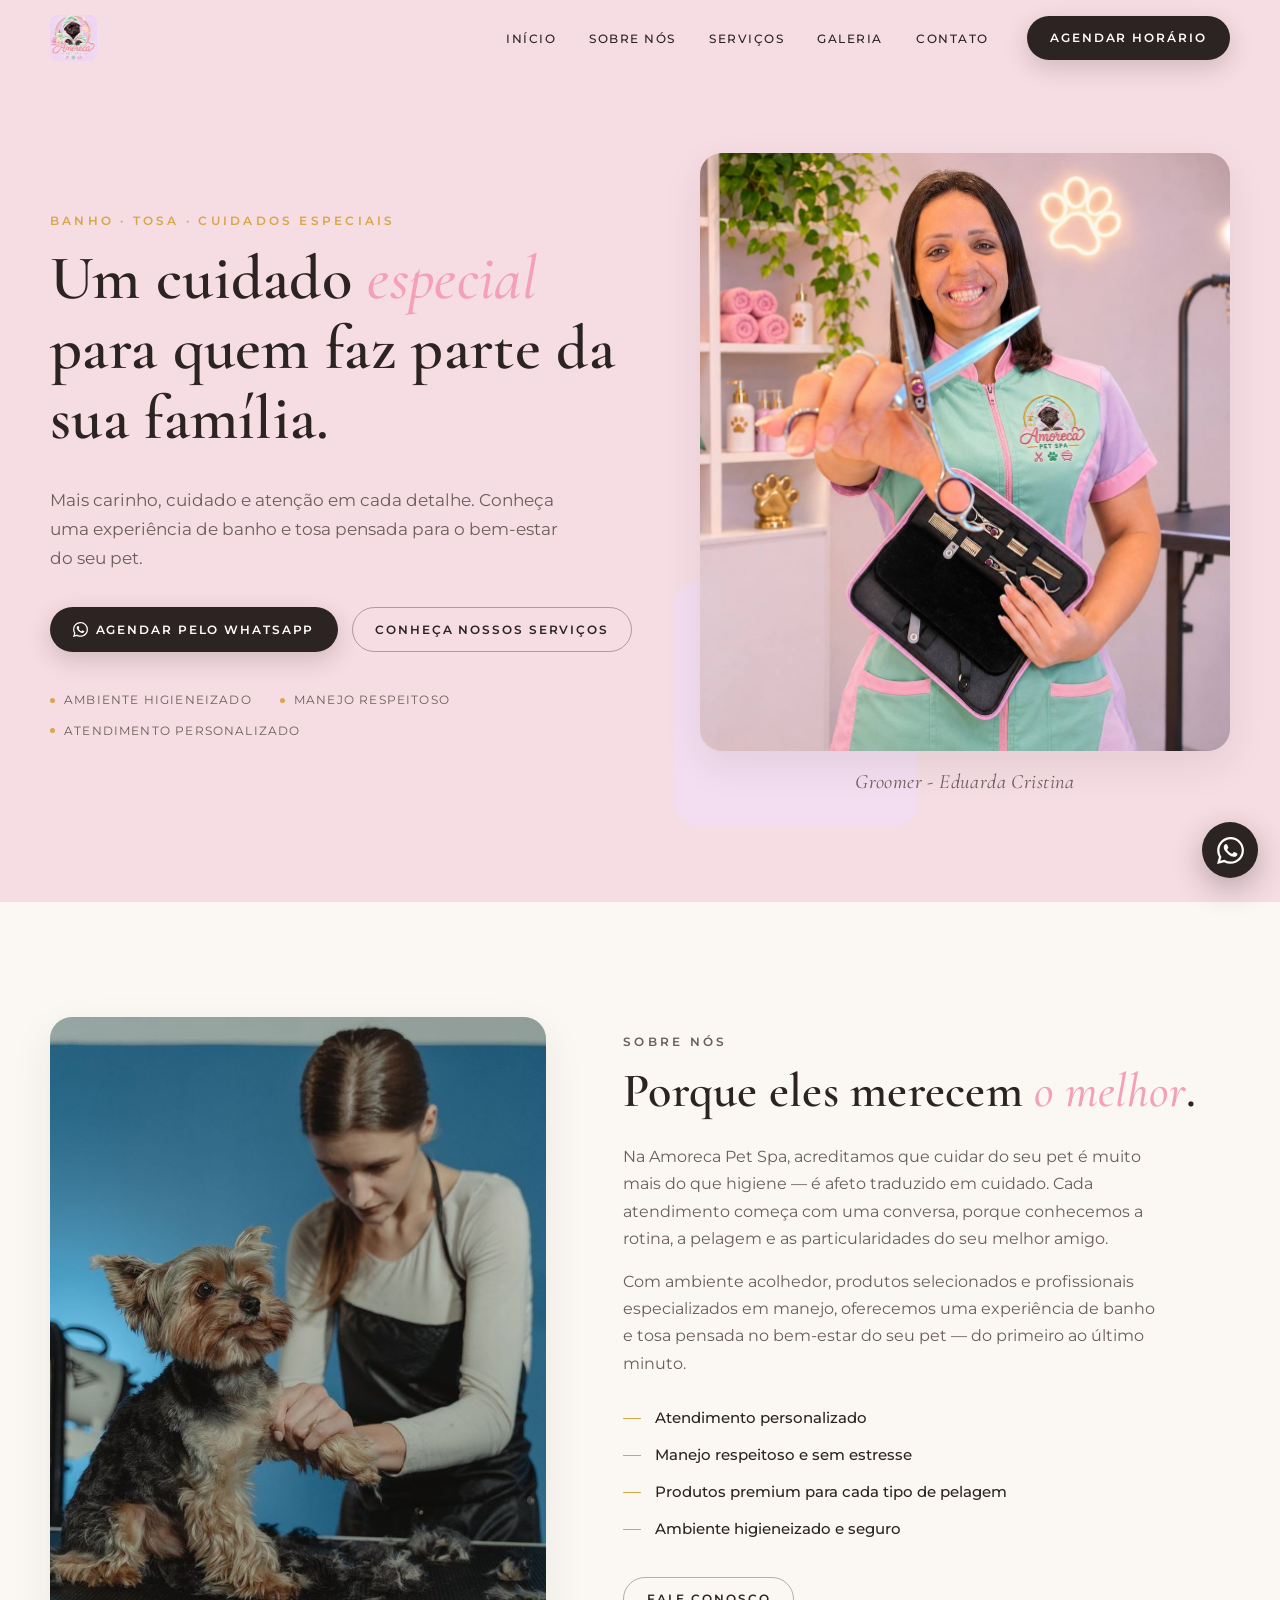
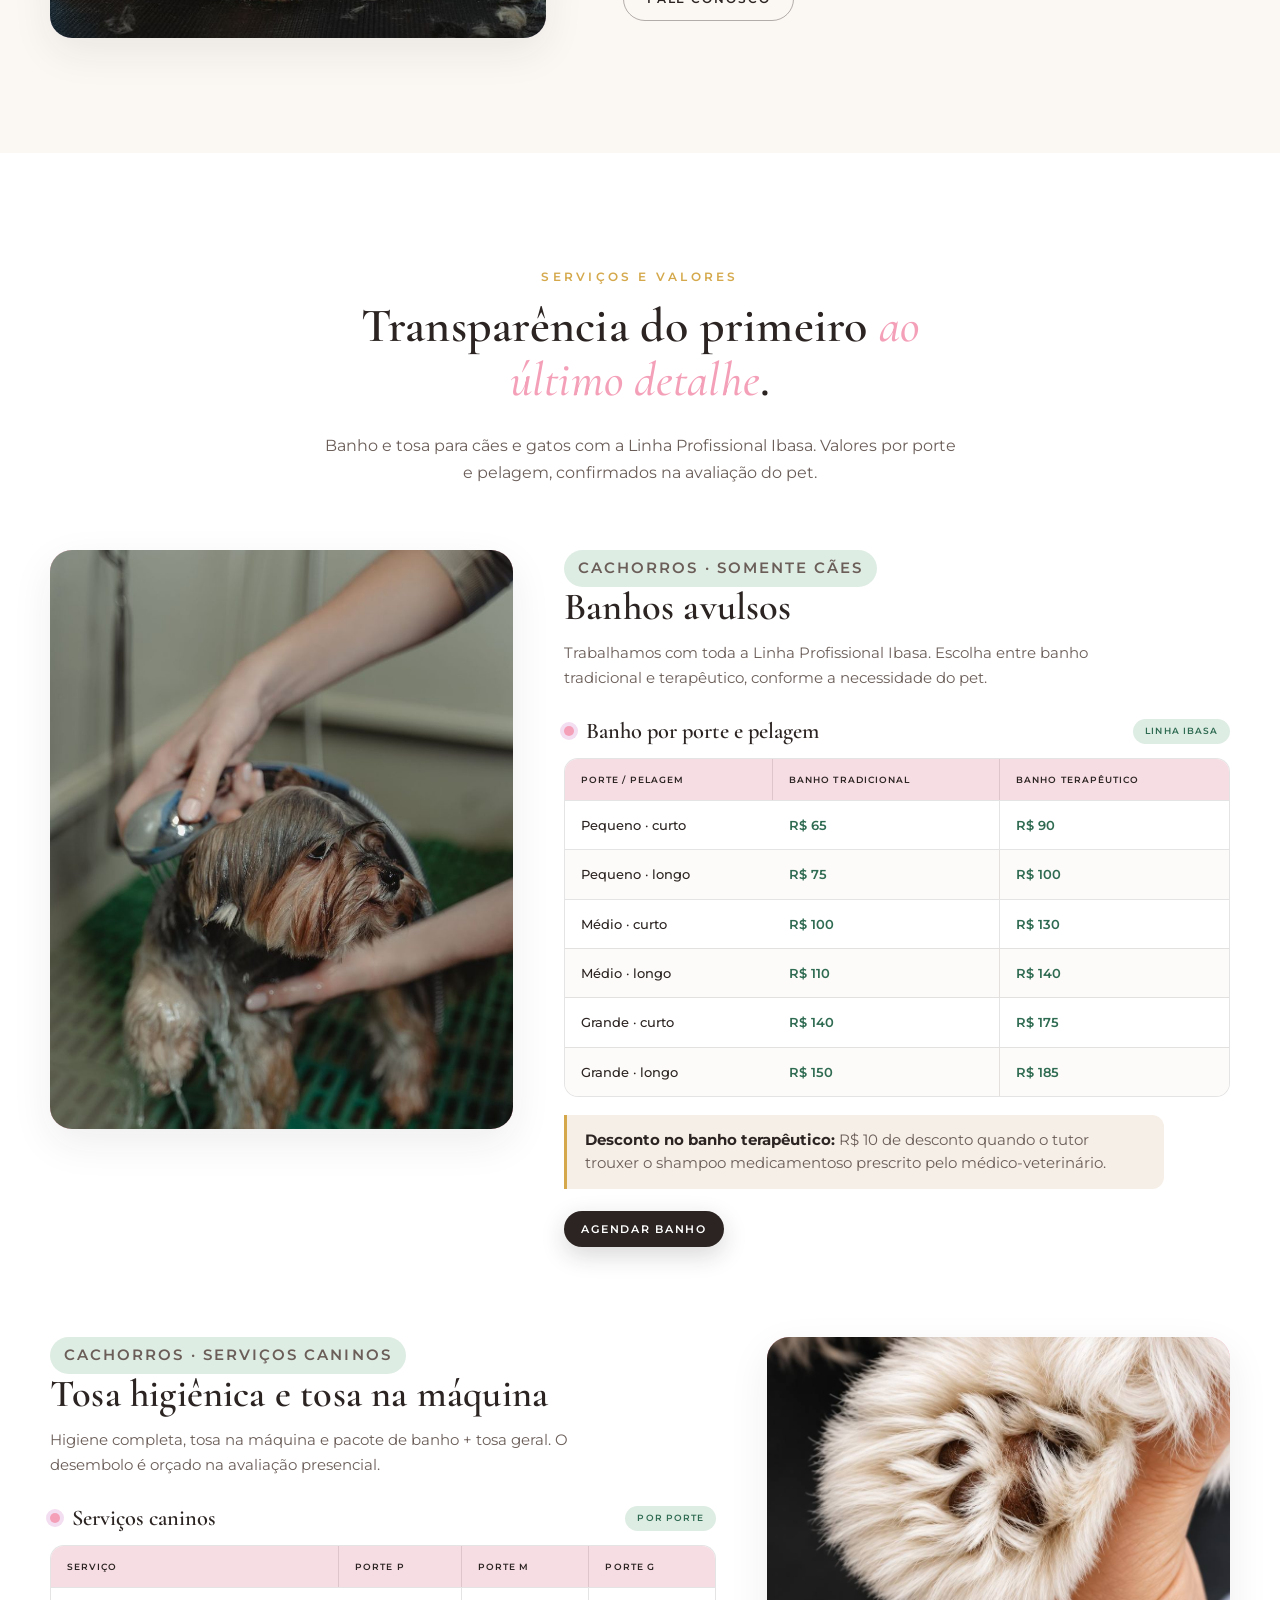
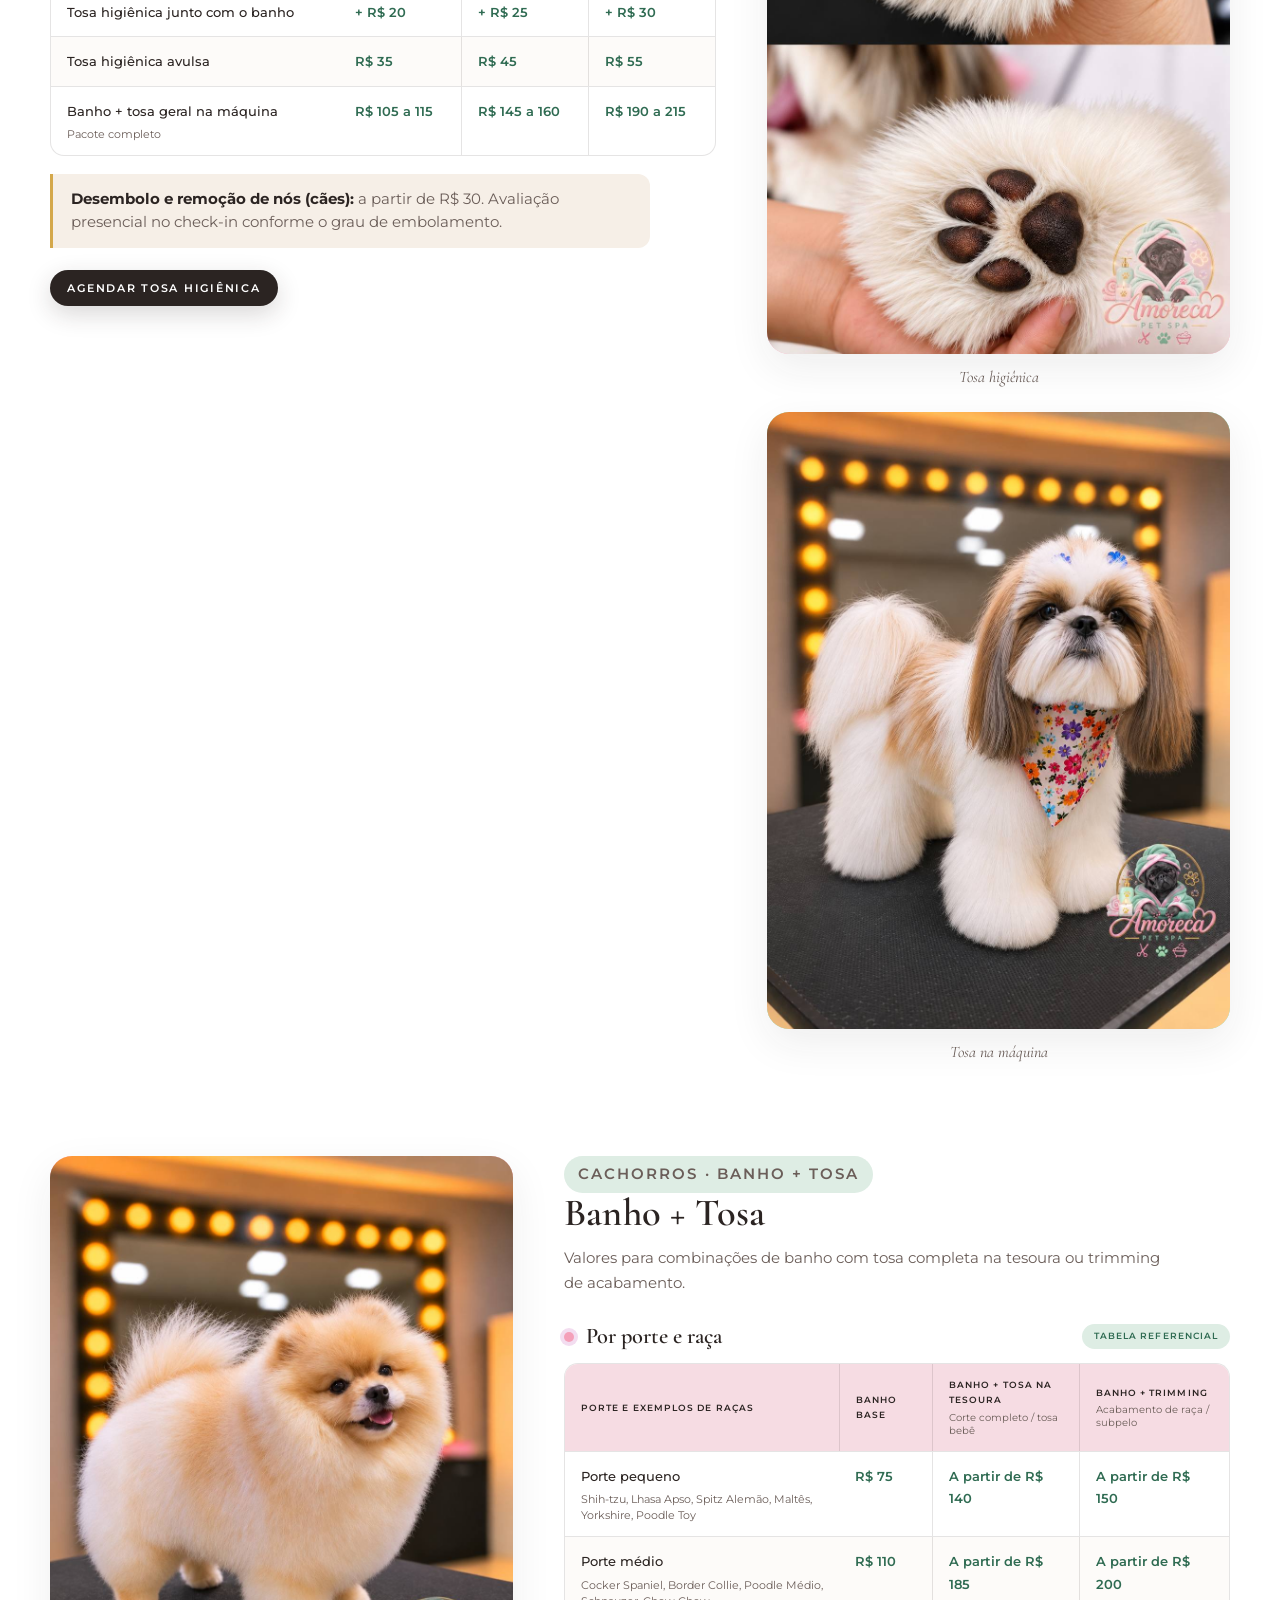
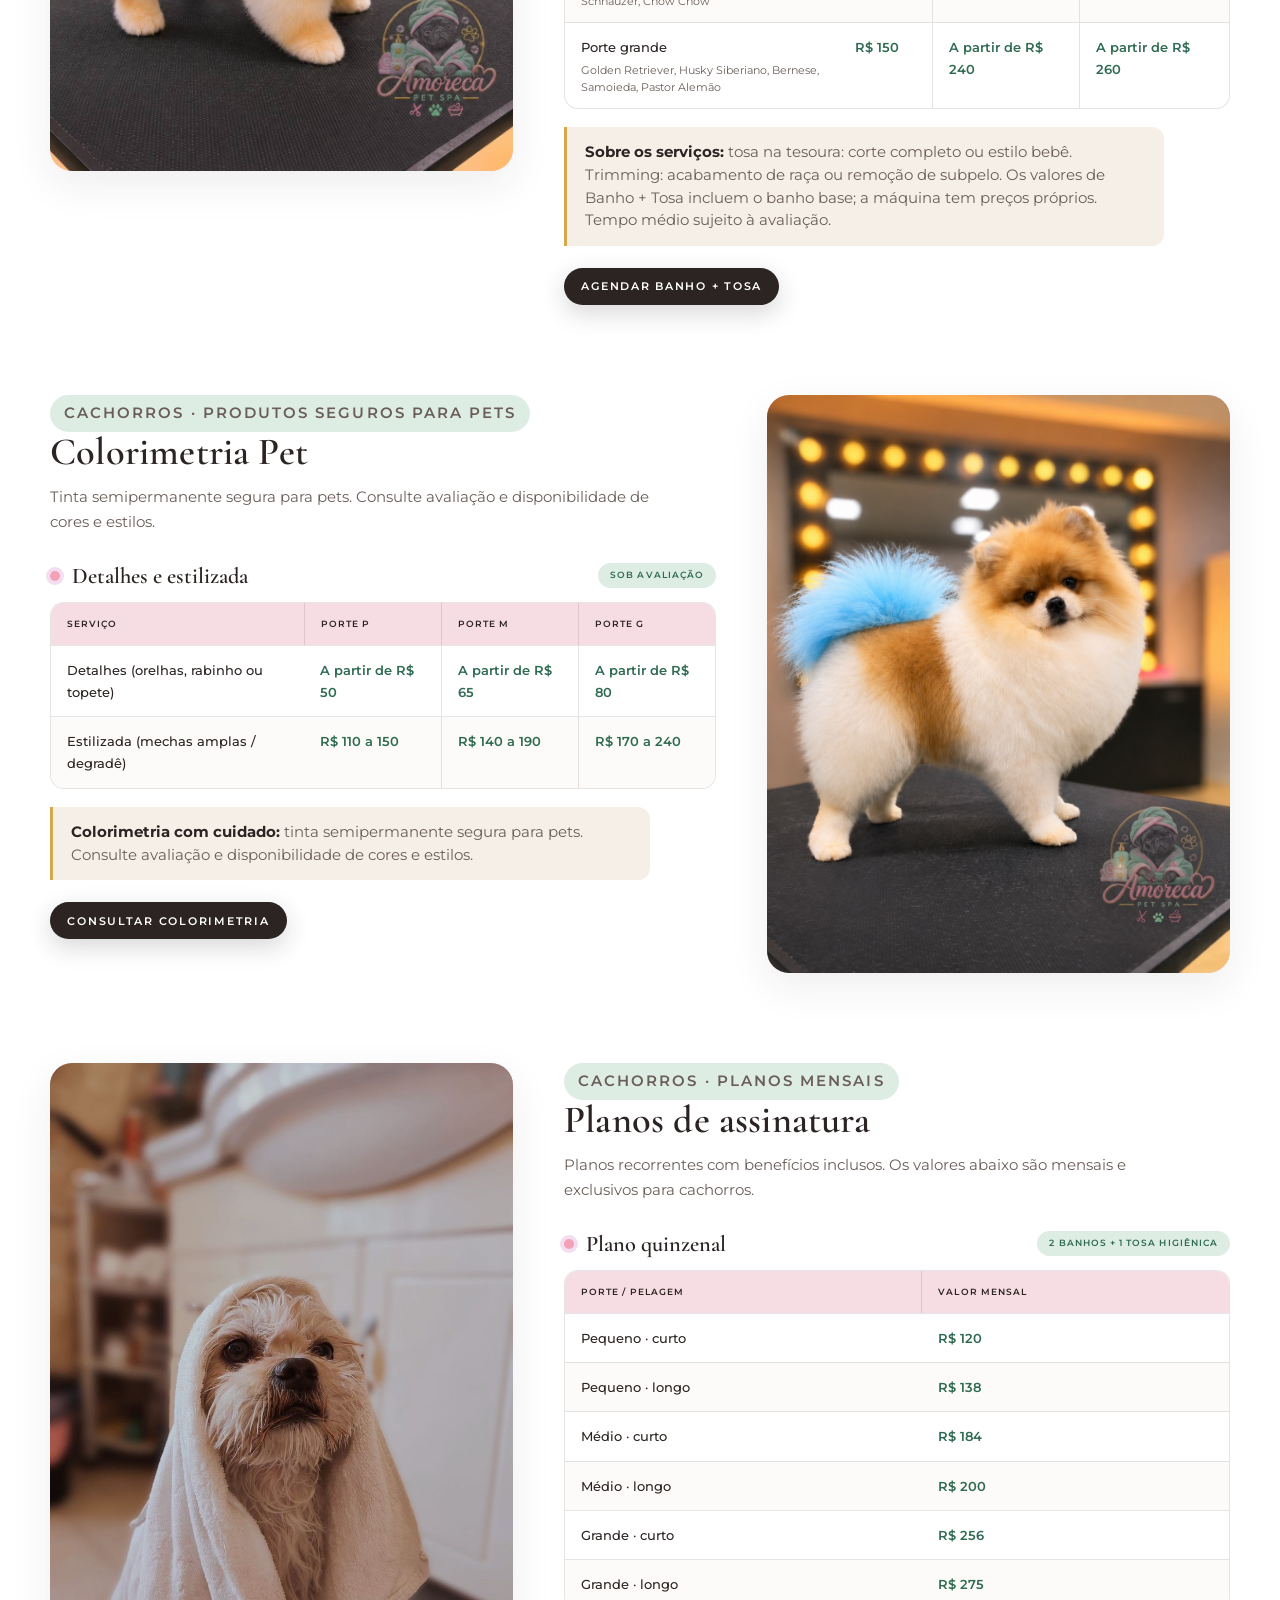
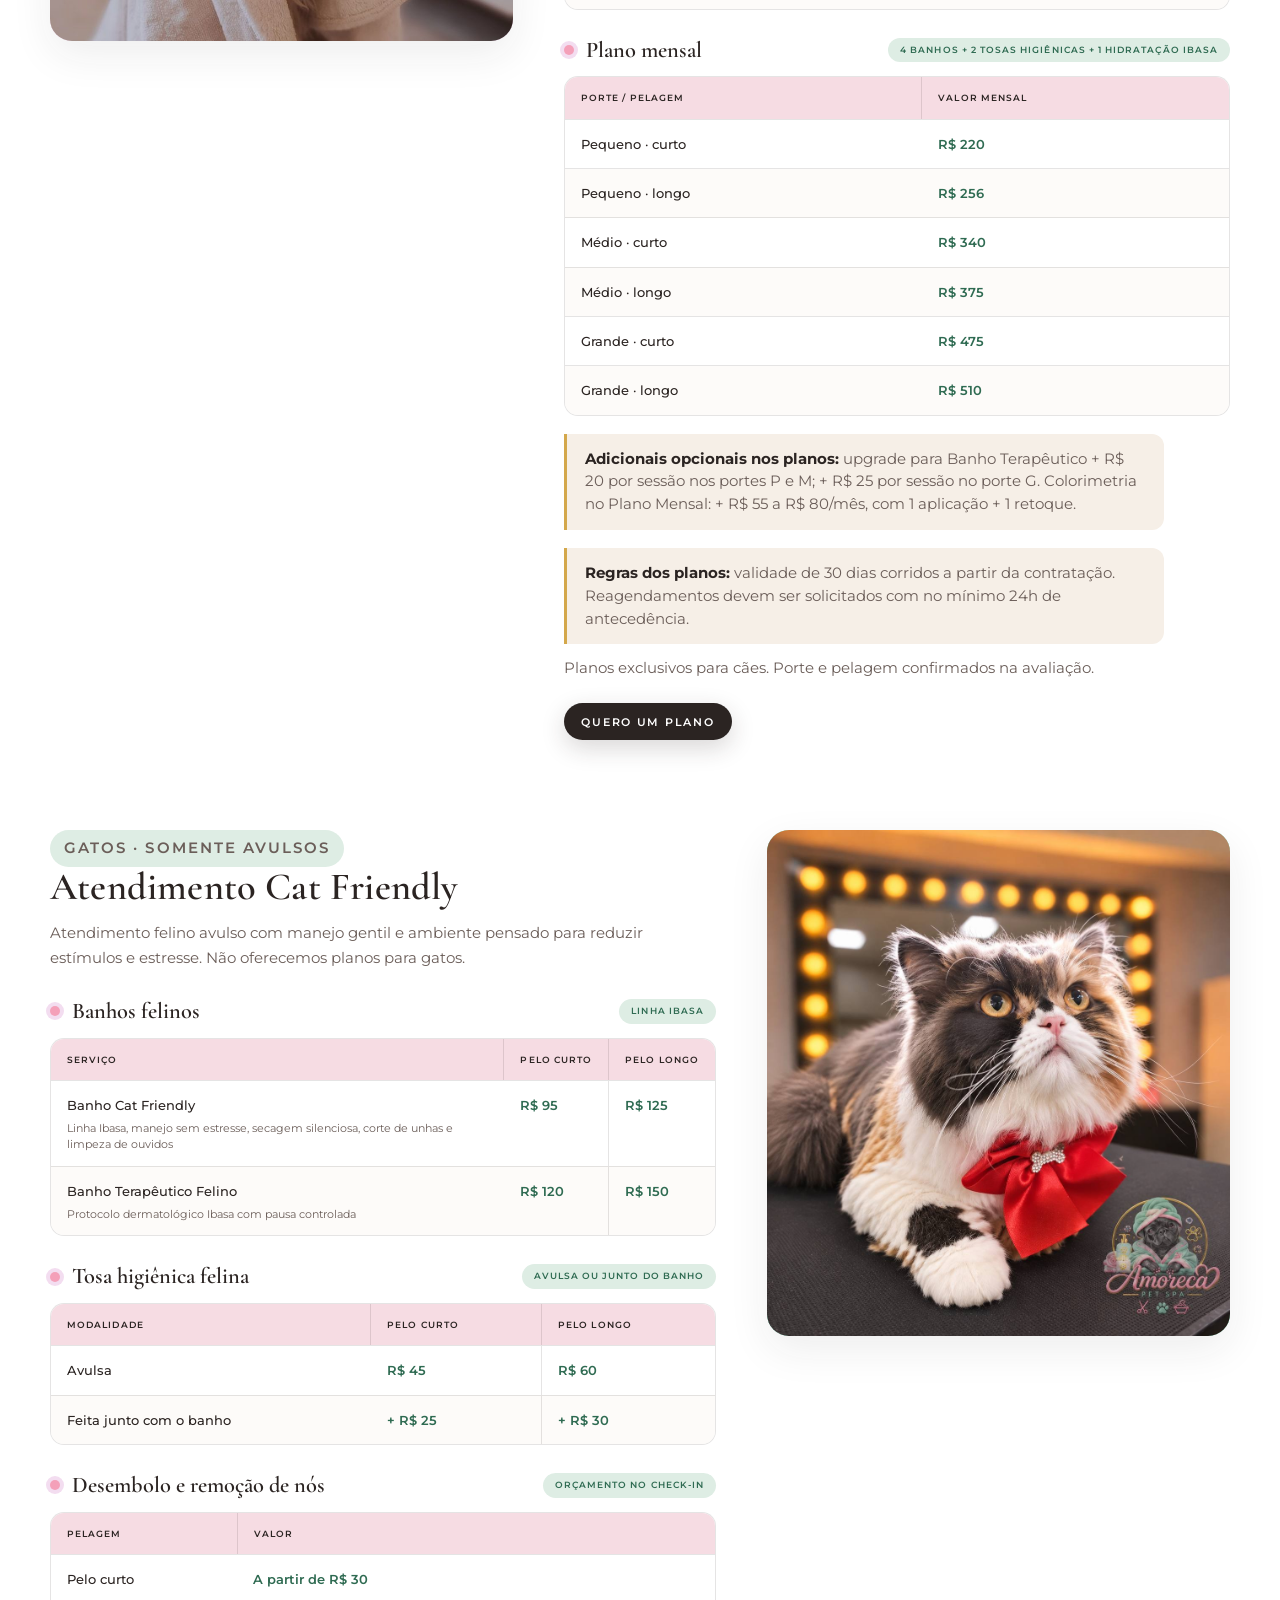
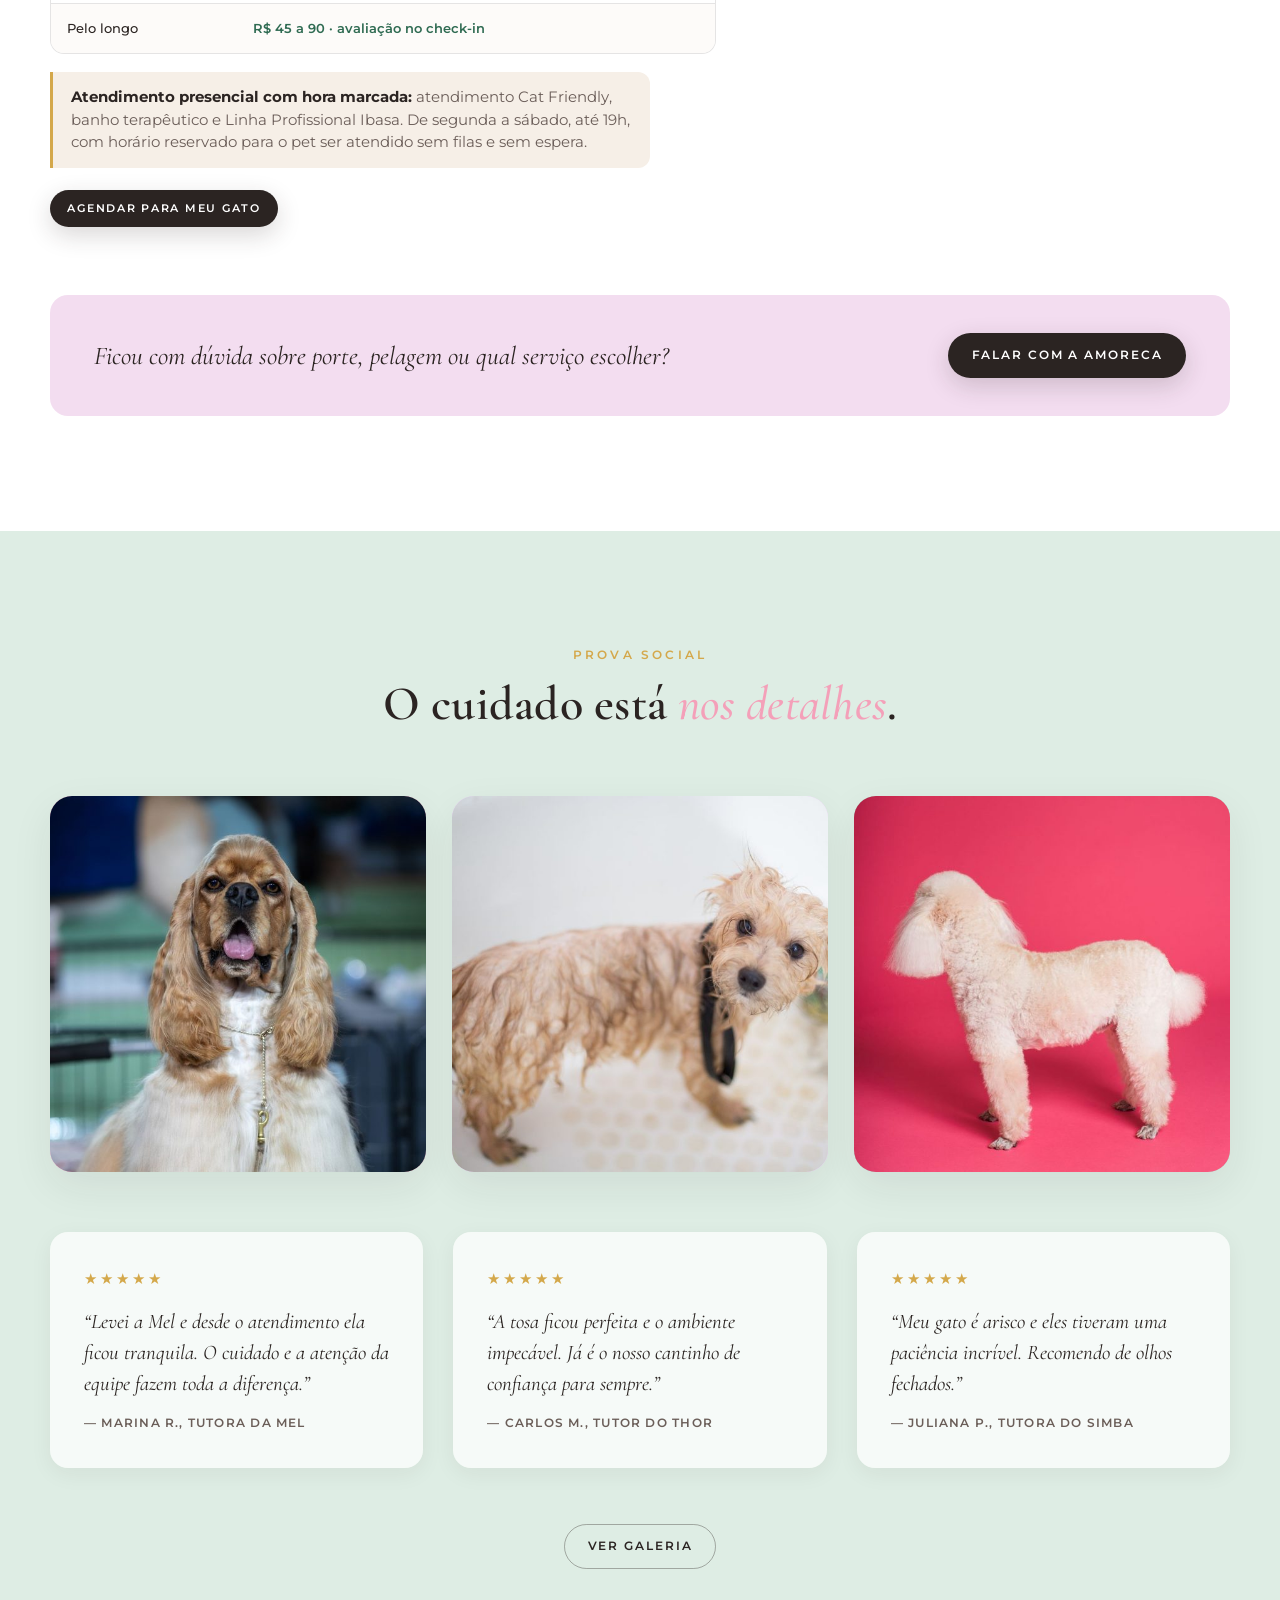
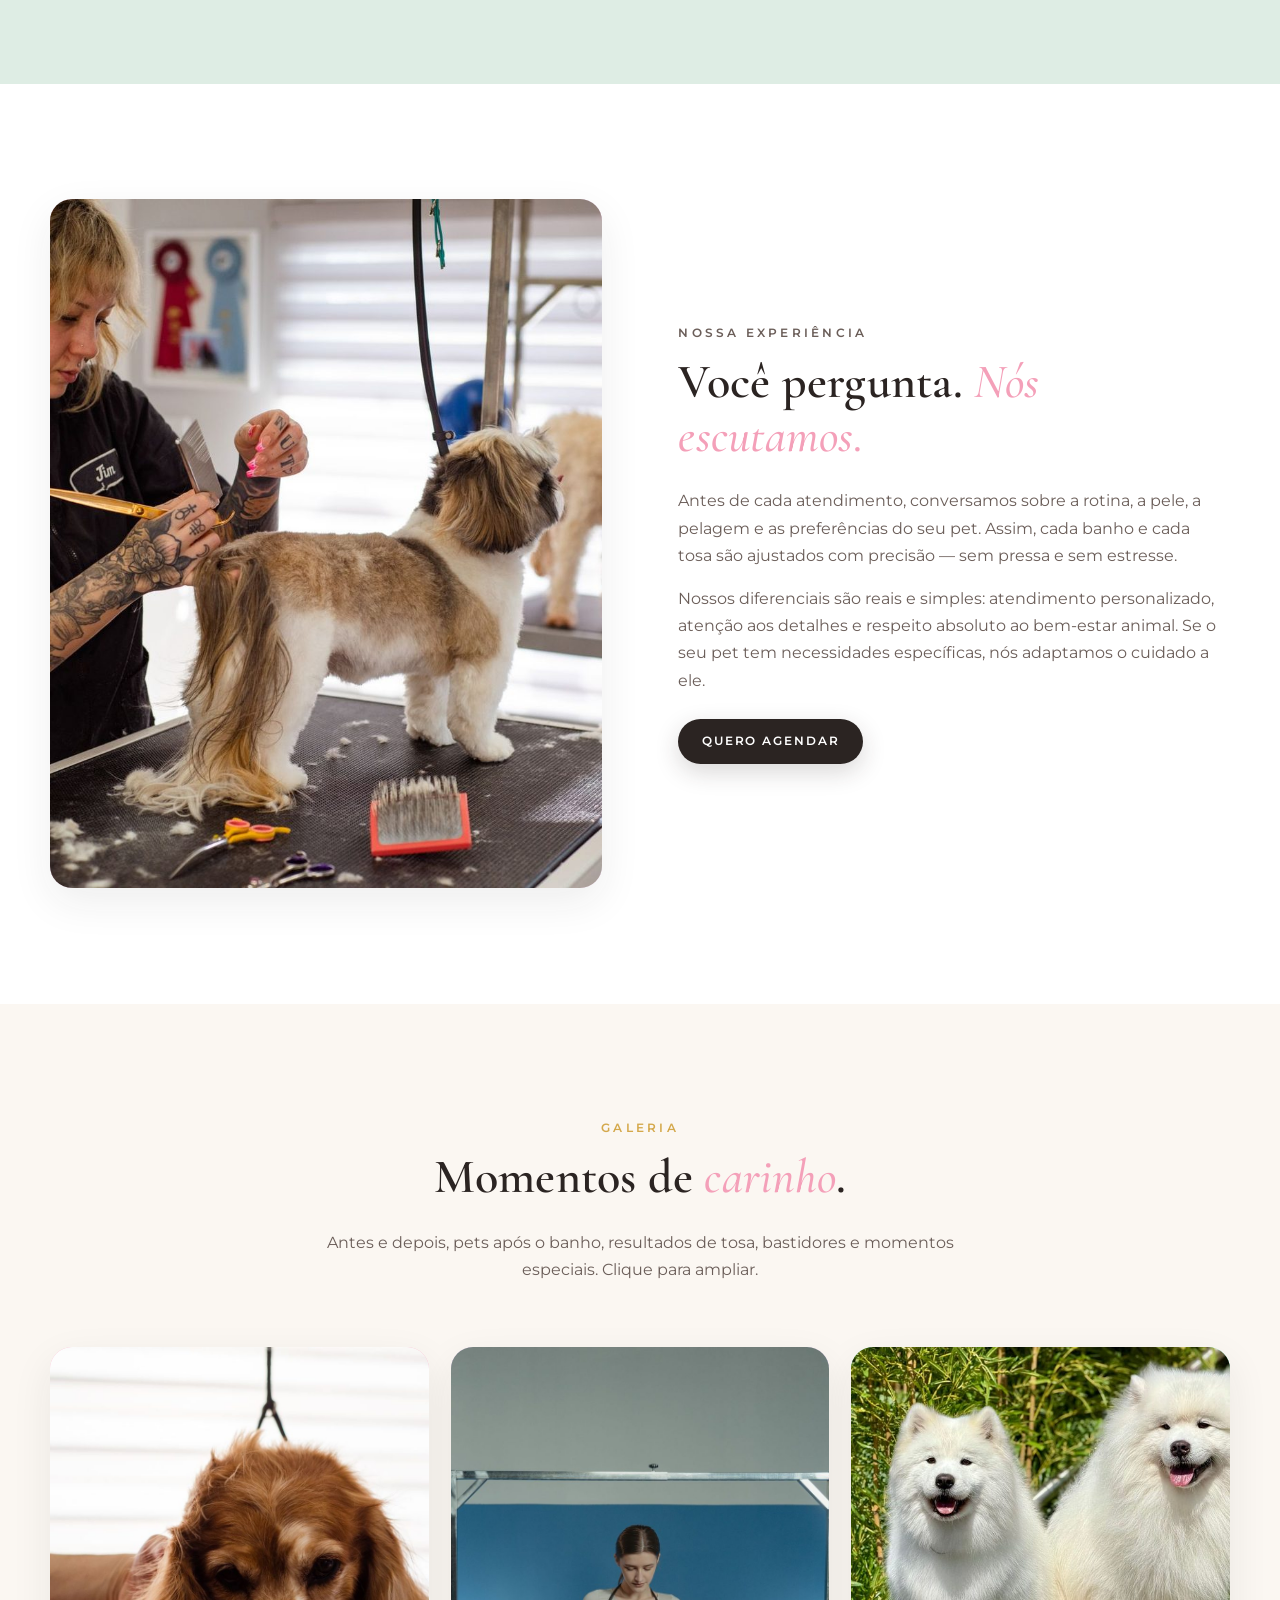
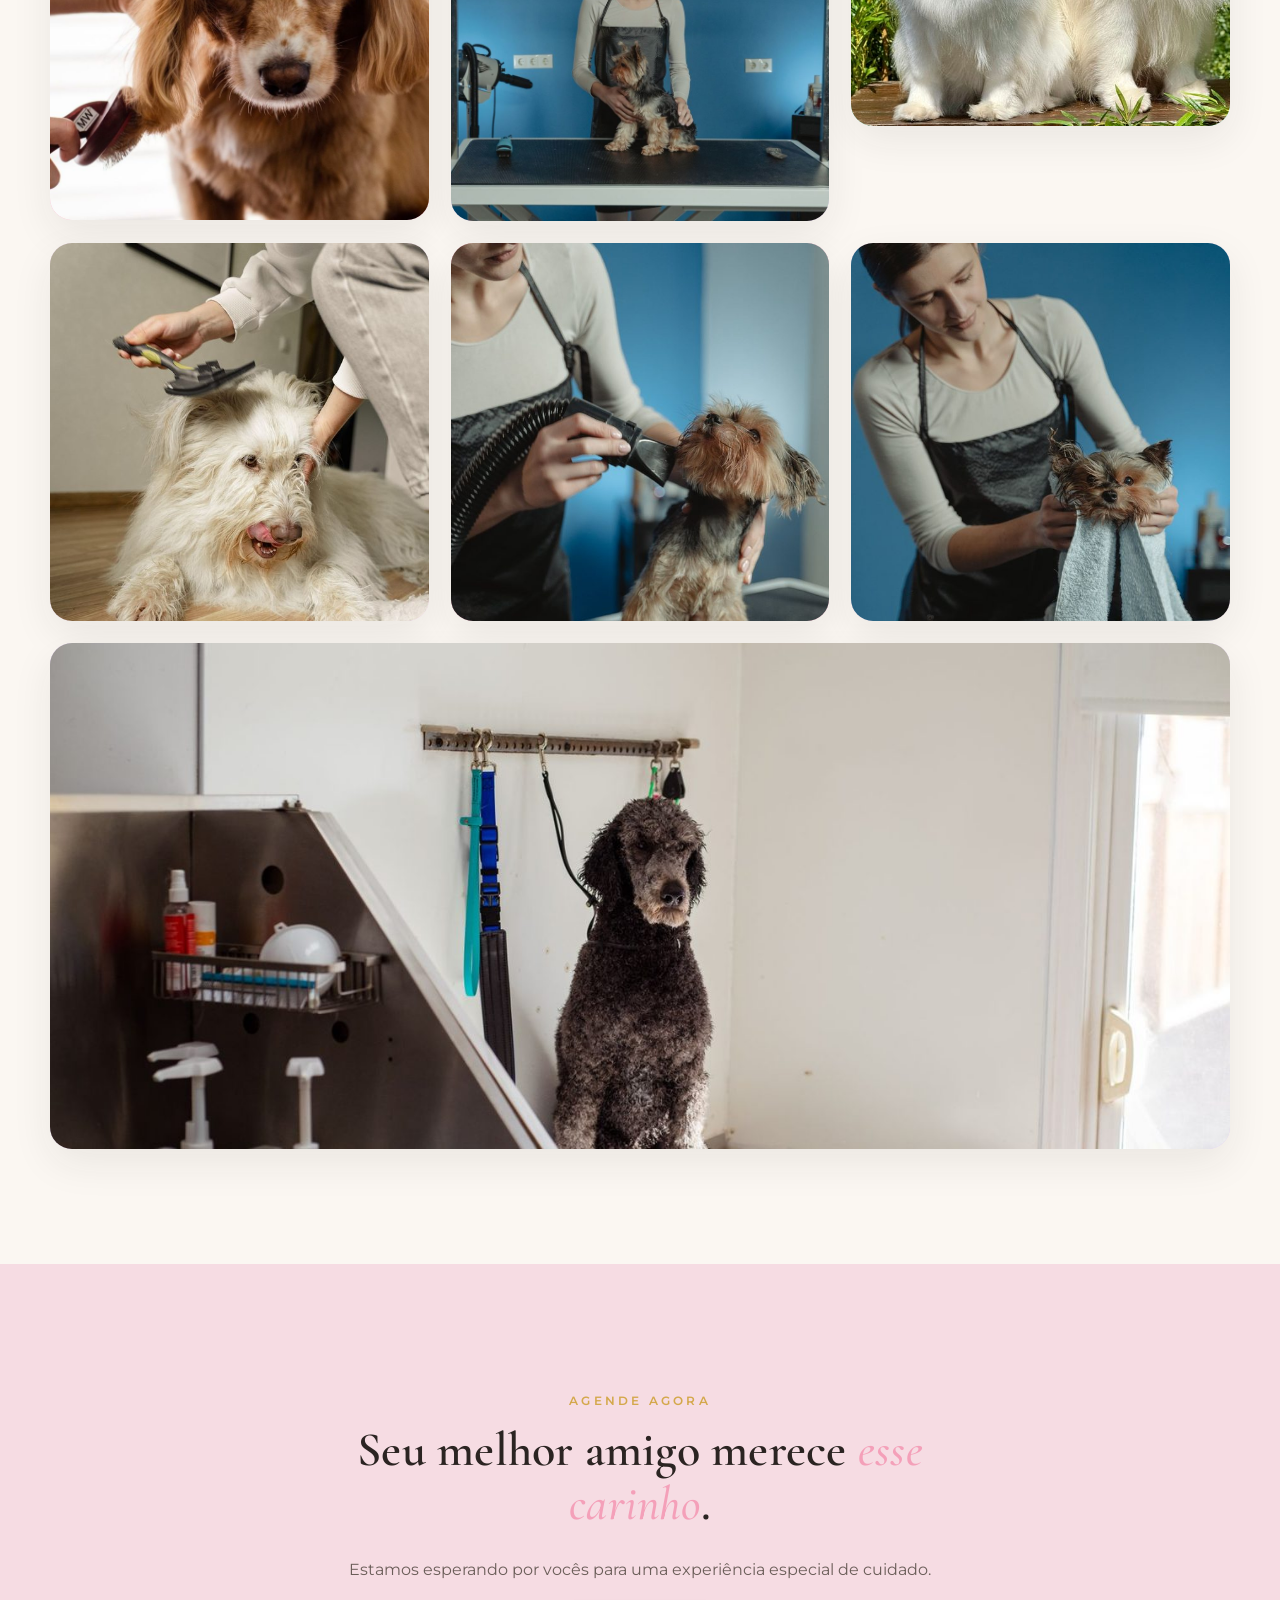
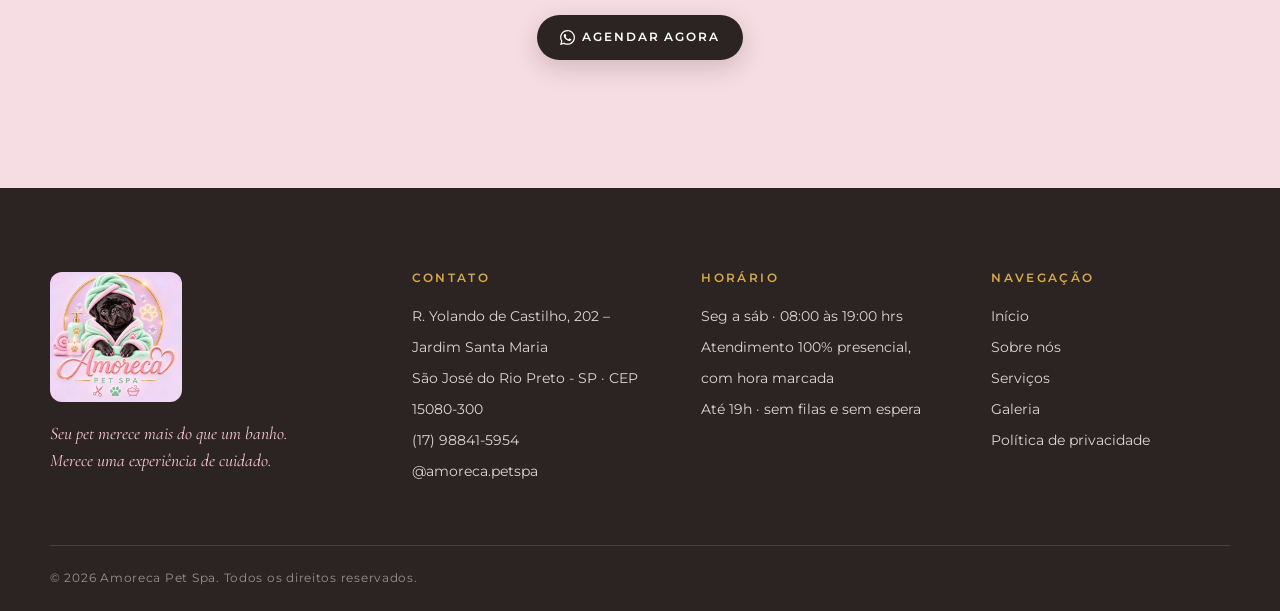
==== commit 201e23c4: "Preenche as fotos restantes: apresentação, banho, planos, experiência, pets e galeria Fotos temporár" ====
--- a/index.html
+++ b/index.html
@@ -32,7 +32,7 @@
   <link rel="preconnect" href="https://fonts.gstatic.com" crossorigin>
   <link href="https://fonts.googleapis.com/css2?family=Cormorant+Garamond:ital,wght@0,500;0,600;0,700;1,500;1,600&family=Montserrat:wght@400;500;600&display=swap" rel="stylesheet">
 
-  <link rel="stylesheet" href="css/style.css?v=9">
+  <link rel="stylesheet" href="css/style.css?v=10">
 
   <!-- ============ Dados estruturados (Local Business) — substitua pelos dados reais ============ -->
   <script type="application/ld+json">
@@ -122,8 +122,7 @@
           <!-- FOTO: foto da groomer Eduarda Cristina (img/hero.jpg), proporção 4:5 -->
           <figure class="hero__figure">
             <div class="photo photo--hero" style="--ph:#F9C6D6">
-              <span class="photo__hint" aria-hidden="true">Espaço reservado<small>Foto: Groomer Eduarda Cristina<br>img/hero.jpg &middot; 4:5</small></span>
-              <img src="img/hero.jpg" alt="Groomer Eduarda Cristina segurando a tesoura na Amoreca Pet Spa" width="1064" height="1200" loading="eager" onerror="this.classList.add('is-missing')">
+              <img src="img/hero.jpg" alt="Groomer Eduarda Cristina segurando a tesoura na Amoreca Pet Spa" width="1064" height="1200" loading="eager">
             </div>
             <figcaption class="hero__credit">Groomer - Eduarda Cristina</figcaption>
           </figure>
@@ -137,8 +136,7 @@
         <div class="sobre__media reveal">
           <!-- FOTO: substituir img/apresentacao.jpg — profissional cuidando de um animal, proporção 4:5 -->
           <figure class="photo" style="--ph:#E8D5F2">
-            <span class="photo__hint" aria-hidden="true">Espaço reservado<small>Foto: profissional cuidando de um pet<br>img/apresentacao.jpg &middot; 4:5</small></span>
-            <img src="img/apresentacao.jpg" alt="Profissional da Amoreca Pet Spa cuidando carinhosamente de um animal" width="800" height="1000" loading="lazy" onerror="this.classList.add('is-missing')">
+            <img src="img/apresentacao.jpg" alt="Groomer cuidando de um Yorkshire sobre a mesa de tosa" width="800" height="1000" loading="lazy">
           </figure>
         </div>
 
@@ -174,8 +172,7 @@
           <!-- ============ BLOCO 1 — BANHOS AVULSOS ============ -->
           <article class="valor-bloco reveal">
             <figure class="photo valor-bloco__photo" style="--ph:#F9C6D6">
-              <span class="photo__hint" aria-hidden="true">Espaço reservado<small>img/valores-banho.jpg &middot; 4:5</small></span>
-              <img src="img/valores-banho.jpg" alt="Cão tomando banho com espuma delicada na Amoreca Pet Spa" width="800" height="1000" loading="lazy" onerror="this.classList.add('is-missing')">
+              <img src="img/valores-banho.jpg" alt="Cão tomando banho com espuma delicada na Amoreca Pet Spa" width="800" height="1000" loading="lazy">
             </figure>
             <div class="valor-bloco__body">
               <p class="valor-tag">Cachorros &middot; Somente cães</p>
@@ -219,15 +216,13 @@
             <div class="valor-bloco__photo valor-bloco__photos">
               <figure class="valor-bloco__figure">
                 <div class="photo" style="--ph:#F9C6D6">
-                  <span class="photo__hint" aria-hidden="true">Espaço reservado<small>img/valores-higienica.jpg &middot; 4:5</small></span>
-                  <img src="img/valores-higienica.jpg" alt="Patas do cão após a tosa higiênica na Amoreca Pet Spa" width="975" height="1300" loading="lazy" onerror="this.classList.add('is-missing')">
+                  <img src="img/valores-higienica.jpg" alt="Patas do cão após a tosa higiênica na Amoreca Pet Spa" width="975" height="1300" loading="lazy">
                 </div>
                 <figcaption class="photo__caption">Tosa higiênica</figcaption>
               </figure>
               <figure class="valor-bloco__figure">
                 <div class="photo" style="--ph:#A8E6CF">
-                  <span class="photo__hint" aria-hidden="true">Espaço reservado<small>img/valores-maquina.jpg &middot; 4:5</small></span>
-                  <img src="img/valores-maquina.jpg" alt="Shih Tzu com bandana no pescoço após a tosa na máquina na Amoreca Pet Spa" width="975" height="1300" loading="lazy" onerror="this.classList.add('is-missing')">
+                  <img src="img/valores-maquina.jpg" alt="Shih Tzu com bandana no pescoço após a tosa na máquina na Amoreca Pet Spa" width="975" height="1300" loading="lazy">
                 </div>
                 <figcaption class="photo__caption">Tosa na máquina</figcaption>
               </figure>
@@ -270,8 +265,7 @@
           <!-- ============ BLOCO 3 — BANHO + TOSA ============ -->
           <article class="valor-bloco reveal">
             <figure class="photo valor-bloco__photo" style="--ph:#F9C6D6">
-              <span class="photo__hint" aria-hidden="true">Espaço reservado<small>img/valores-tosa.jpg &middot; 4:5</small></span>
-              <img src="img/valores-tosa.jpg" alt="Spitz Alemão creme com tosa na tesoura finalizada, de pé na mesa de tosa da Amoreca Pet Spa" width="977" height="1300" loading="lazy" onerror="this.classList.add('is-missing')">
+              <img src="img/valores-tosa.jpg" alt="Spitz Alemão creme com tosa na tesoura finalizada, de pé na mesa de tosa da Amoreca Pet Spa" width="977" height="1300" loading="lazy">
             </figure>
             <div class="valor-bloco__body">
               <p class="valor-tag">Cachorros &middot; Banho + tosa</p>
@@ -326,8 +320,7 @@
           <!-- ============ BLOCO 4 — COLORIMETRIA ============ -->
           <article class="valor-bloco reveal">
             <figure class="photo valor-bloco__photo" style="--ph:#E8D5F2">
-              <span class="photo__hint" aria-hidden="true">Espaço reservado<small>img/valores-colorimetria.jpg &middot; 4:5</small></span>
-              <img src="img/valores-colorimetria.jpg" alt="Spitz Alemão com o rabinho tingido de azul, resultado de colorimetria pet segura na Amoreca Pet Spa" width="1120" height="1400" loading="lazy" onerror="this.classList.add('is-missing')">
+              <img src="img/valores-colorimetria.jpg" alt="Spitz Alemão com o rabinho tingido de azul, resultado de colorimetria pet segura na Amoreca Pet Spa" width="1120" height="1400" loading="lazy">
             </figure>
             <div class="valor-bloco__body">
               <p class="valor-tag">Cachorros &middot; Produtos seguros para pets</p>
@@ -366,8 +359,7 @@
           <!-- ============ BLOCO 5 — PLANOS DE ASSINATURA ============ -->
           <article class="valor-bloco reveal">
             <figure class="photo valor-bloco__photo" style="--ph:#F3DDF0">
-              <span class="photo__hint" aria-hidden="true">Espaço reservado<small>img/valores-planos.jpg &middot; 4:5</small></span>
-              <img src="img/valores-planos.jpg" alt="Cão limpo e finalizado após o banho, com toalha e laço" width="800" height="1000" loading="lazy" onerror="this.classList.add('is-missing')">
+              <img src="img/valores-planos.jpg" alt="Cão limpo e finalizado após o banho, enrolado na toalha" width="800" height="1000" loading="lazy">
             </figure>
             <div class="valor-bloco__body">
               <p class="valor-tag">Cachorros &middot; Planos mensais</p>
@@ -435,8 +427,7 @@
           <!-- ============ BLOCO 6 — CAT FRIENDLY (GATOS) ============ -->
           <article class="valor-bloco reveal">
             <figure class="photo valor-bloco__photo" style="--ph:#A8E6CF">
-              <span class="photo__hint" aria-hidden="true">Espaço reservado<small>img/valores-gatos.jpg &middot; 4:5</small></span>
-              <img src="img/valores-gatos.jpg" alt="Gato peludo com laço vermelho no pescoço após o banho Cat Friendly na Amoreca Pet Spa" width="1097" height="1200" loading="lazy" onerror="this.classList.add('is-missing')">
+              <img src="img/valores-gatos.jpg" alt="Gato peludo com laço vermelho no pescoço após o banho Cat Friendly na Amoreca Pet Spa" width="1097" height="1200" loading="lazy">
             </figure>
             <div class="valor-bloco__body">
               <p class="valor-tag">Gatos &middot; Somente avulsos</p>
@@ -541,16 +532,13 @@
         <!-- FOTOS: substituir pet-1/2/3.jpg por fotos reais de pets atendidos, proporção 1:1 -->
         <div class="prova__pets reveal">
           <figure class="photo photo--sq" style="--ph:#F9C6D6">
-            <span class="photo__hint" aria-hidden="true">Espaço reservado<small>Pet real atendido<br>img/pet-1.jpg &middot; 1:1</small></span>
-            <img src="img/pet-1.jpg" alt="Pet atendido na Amoreca Pet Spa após o banho" width="600" height="600" loading="lazy" onerror="this.classList.add('is-missing')">
+            <img src="img/pet-1.jpg" alt="Cocker Spaniel tosado e finalizado após o banho" width="600" height="600" loading="lazy">
           </figure>
           <figure class="photo photo--sq" style="--ph:#E8D5F2">
-            <span class="photo__hint" aria-hidden="true">Espaço reservado<small>Pet real atendido<br>img/pet-2.jpg &middot; 1:1</small></span>
-            <img src="img/pet-2.jpg" alt="Pet atendido na Amoreca Pet Spa após a tosa" width="600" height="600" loading="lazy" onerror="this.classList.add('is-missing')">
+            <img src="img/pet-2.jpg" alt="Cão molhado logo após o banho, antes da secagem" width="600" height="600" loading="lazy">
           </figure>
           <figure class="photo photo--sq" style="--ph:#A8E6CF">
-            <span class="photo__hint" aria-hidden="true">Espaço reservado<small>Pet real atendido<br>img/pet-3.jpg &middot; 1:1</small></span>
-            <img src="img/pet-3.jpg" alt="Pet atendido na Amoreca Pet Spa pronto para casa" width="600" height="600" loading="lazy" onerror="this.classList.add('is-missing')">
+            <img src="img/pet-3.jpg" alt="Poodle com tosa finalizada em fundo rosa" width="600" height="600" loading="lazy">
           </figure>
         </div>
 
@@ -593,8 +581,7 @@
         <div class="experiencia__media reveal">
           <!-- FOTO: substituir img/experiencia.jpg — profissional realizando um procedimento, 4:5 -->
           <figure class="photo" style="--ph:#F3DDF0">
-            <span class="photo__hint" aria-hidden="true">Espaço reservado<small>Foto: profissional em procedimento<br>img/experiencia.jpg &middot; 4:5</small></span>
-            <img src="img/experiencia.jpg" alt="Profissional realizando um procedimento de cuidado em um pet" width="800" height="1000" loading="lazy" onerror="this.classList.add('is-missing')">
+            <img src="img/experiencia.jpg" alt="Profissional aparando as unhas de um cão na mesa de tosa" width="800" height="1000" loading="lazy">
           </figure>
         </div>
 
@@ -617,36 +604,34 @@
           <p class="section__lead">Antes e depois, pets após o banho, resultados de tosa, bastidores e momentos especiais. Clique para ampliar.</p>
         </header>
 
-        <!-- FOTOS: substituir galeria-1..6.jpg pelos resultados reais, proporções conforme indicado -->
+        <!-- FOTOS: substituir galeria-1..7.jpg pelos resultados reais, proporções conforme indicado -->
         <div class="galeria__grid">
           <figure class="photo gal gal--tall reveal" style="--ph:#F9C6D6" data-caption="Antes &amp; depois — resultado de tosa">
-            <span class="photo__hint" aria-hidden="true">Espaço reservado<small>Antes &amp; depois<br>img/galeria-1.jpg &middot; 4:5</small></span>
-            <img src="img/galeria-1.jpg" alt="Antes e depois do resultado de tosa de um pet" width="800" height="1000" loading="lazy" onerror="this.classList.add('is-missing')">
+            <img src="img/galeria-1.jpg" alt="Tosa finalizada em um Cocker Spaniel, com tesoura em uso" width="800" height="1000" loading="lazy">
           </figure>
 
           <figure class="photo gal gal--tall reveal" style="--ph:#E8D5F2" data-caption="Pet após o banho — bem cuidado e cheiroso">
-            <span class="photo__hint" aria-hidden="true">Espaço reservado<small>Pet após o banho<br>img/galeria-2.jpg &middot; 4:5</small></span>
-            <img src="img/galeria-2.jpg" alt="Pet bem cuidado e cheiroso após o banho" width="800" height="1000" loading="lazy" onerror="this.classList.add('is-missing')">
+            <img src="img/galeria-2.jpg" alt="Groomer finalizando o atendimento de um cão na mesa de tosa" width="800" height="1000" loading="lazy">
           </figure>
 
           <figure class="photo gal gal--sq reveal" style="--ph:#A8E6CF" data-caption="Resultado de tosa na tesoura">
-            <span class="photo__hint" aria-hidden="true">Espaço reservado<small>Resultado de tosa<br>img/galeria-3.jpg &middot; 1:1</small></span>
-            <img src="img/galeria-3.jpg" alt="Resultado de tosa na tesoura em um pet" width="600" height="600" loading="lazy" onerror="this.classList.add('is-missing')">
+            <img src="img/galeria-3.jpg" alt="Dois Spitz Alemães com tosa na tesoura finalizada" width="600" height="600" loading="lazy">
           </figure>
 
           <figure class="photo gal gal--sq reveal" style="--ph:#F3DDF0" data-caption="Bastidores — cuidado em cada detalhe">
-            <span class="photo__hint" aria-hidden="true">Espaço reservado<small>Bastidores<br>img/galeria-4.jpg &middot; 1:1</small></span>
-            <img src="img/galeria-4.jpg" alt="Bastidores do atendimento na Amoreca Pet Spa" width="600" height="600" loading="lazy" onerror="this.classList.add('is-missing')">
+            <img src="img/galeria-4.jpg" alt="Escovação de um cão durante o atendimento" width="600" height="600" loading="lazy">
           </figure>
 
           <figure class="photo gal gal--sq reveal" style="--ph:#F9C6D6" data-caption="Momento especial — carinho no fim do atendimento">
-            <span class="photo__hint" aria-hidden="true">Espaço reservado<small>Momento especial<br>img/galeria-5.jpg &middot; 1:1</small></span>
-            <img src="img/galeria-5.jpg" alt="Momento especial de carinho com um pet atendido" width="600" height="600" loading="lazy" onerror="this.classList.add('is-missing')">
+            <img src="img/galeria-5.jpg" alt="Secagem cuidadosa do focinho de um Yorkshire" width="600" height="600" loading="lazy">
+          </figure>
+
+          <figure class="photo gal gal--sq reveal" style="--ph:#F3DDF0" data-caption="Carinho de verdade — secagem com toalha">
+            <img src="img/galeria-7.jpg" alt="Groomer secando o rostinho de um Yorkshire com toalha" width="600" height="600" loading="lazy">
           </figure>
 
           <figure class="photo gal gal--wide reveal" style="--ph:#E8D5F2" data-caption="Cuidado em cada detalhe — atmosfera Amoreca">
-            <span class="photo__hint" aria-hidden="true">Espaço reservado<small> Foto em destaque<br>img/galeria-6.jpg &middot; 21:9</small></span>
-            <img src="img/galeria-6.jpg" alt="Ambiente e cuidado em cada detalhe da Amoreca Pet Spa" width="1400" height="600" loading="lazy" onerror="this.classList.add('is-missing')">
+            <img src="img/galeria-6.jpg" alt="Ambiente de banho e tosa com mesa e banheira" width="1400" height="600" loading="lazy">
           </figure>
         </div>
       </div>
@@ -733,8 +718,8 @@
     <div class="lightbox__count" aria-hidden="true"></div>
   </div>
 
-  <script src="js/config.js?v=9"></script>
-  <script src="js/main.js?v=9"></script>
+  <script src="js/config.js?v=10"></script>
+  <script src="js/main.js?v=10"></script>
   <script>
   window.addEventListener('load', function(){
     document.querySelectorAll('.reveal').forEach(function(e){e.classList.add('is-visible');});
--- a/css/style.css
+++ b/css/style.css
@@ -364,7 +364,7 @@
   letter-spacing: 0.02em;
 }
 
-/* ---------- Fotos e espaços reservados ---------------------- */
+/* ---------- Fotos ------------------------------------------- */
 .photo {
   margin: 0;
   position: relative;
@@ -377,41 +377,12 @@
 
 .photo img {
   position: relative;
-  z-index: 1; /* garante que a foto carregada cubra o texto do espaço reservado */
+  z-index: 1;
   width: 100%;
   height: 100%;
   /* contain: a foto aparece inteira, sem cortes — o fundo vira moldura */
   object-fit: contain;
   background: var(--ph, var(--creme-2));
-}
-.photo img.is-missing { visibility: hidden; }
-
-.photo__hint {
-  position: absolute;
-  inset: 0;
-  display: flex;
-  flex-direction: column;
-  align-items: center;
-  justify-content: center;
-  gap: 10px;
-  text-align: center;
-  padding: 20px;
-  font-family: var(--fonte-titulo);
-  font-style: italic;
-  font-size: 1.15rem;
-  color: rgba(43, 36, 34, 0.55);
-  border: 1.5px dashed rgba(43, 36, 34, 0.22);
-  border-radius: inherit;
-  margin: 10px;
-}
-.photo__hint small {
-  font-family: var(--fonte-texto);
-  font-style: normal;
-  font-size: 0.68rem;
-  letter-spacing: 0.08em;
-  text-transform: uppercase;
-  line-height: 1.7;
-  color: rgba(43, 36, 34, 0.45);
 }
 
 .photo--sq { aspect-ratio: 1; }
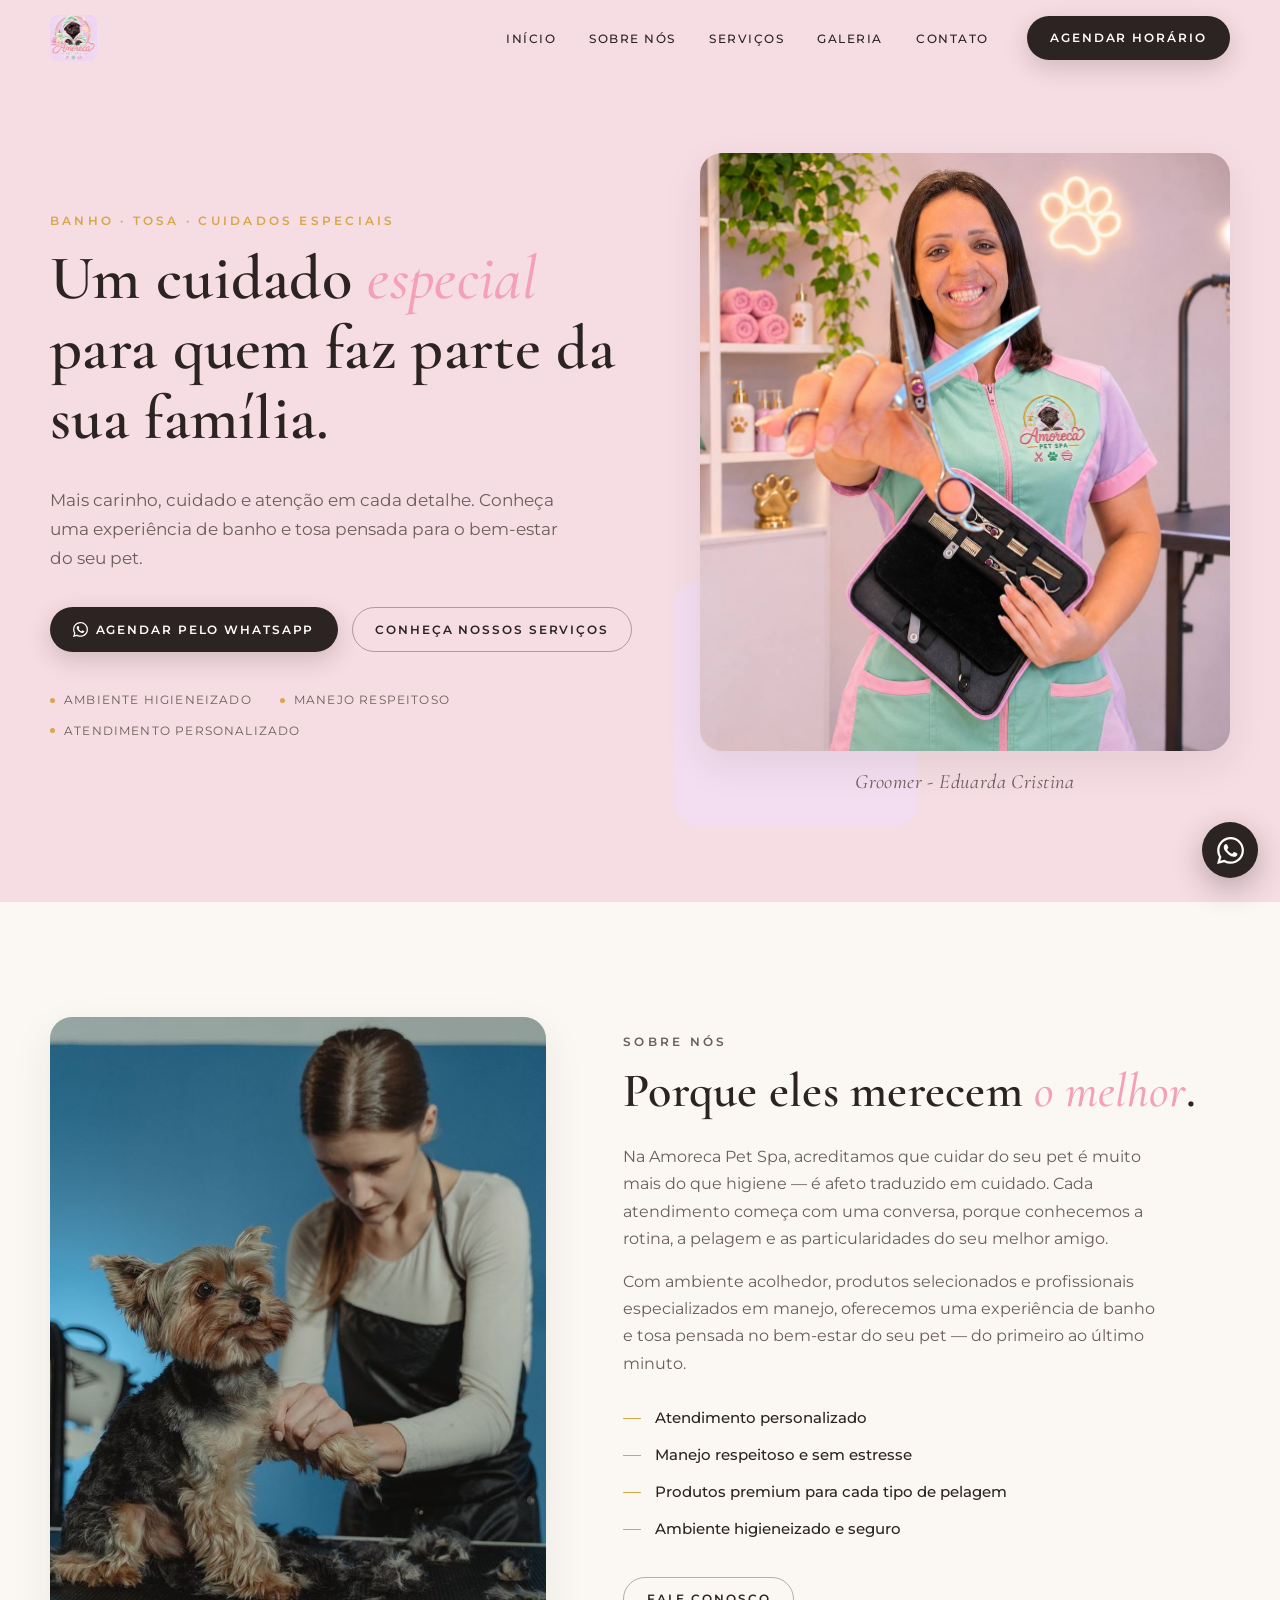
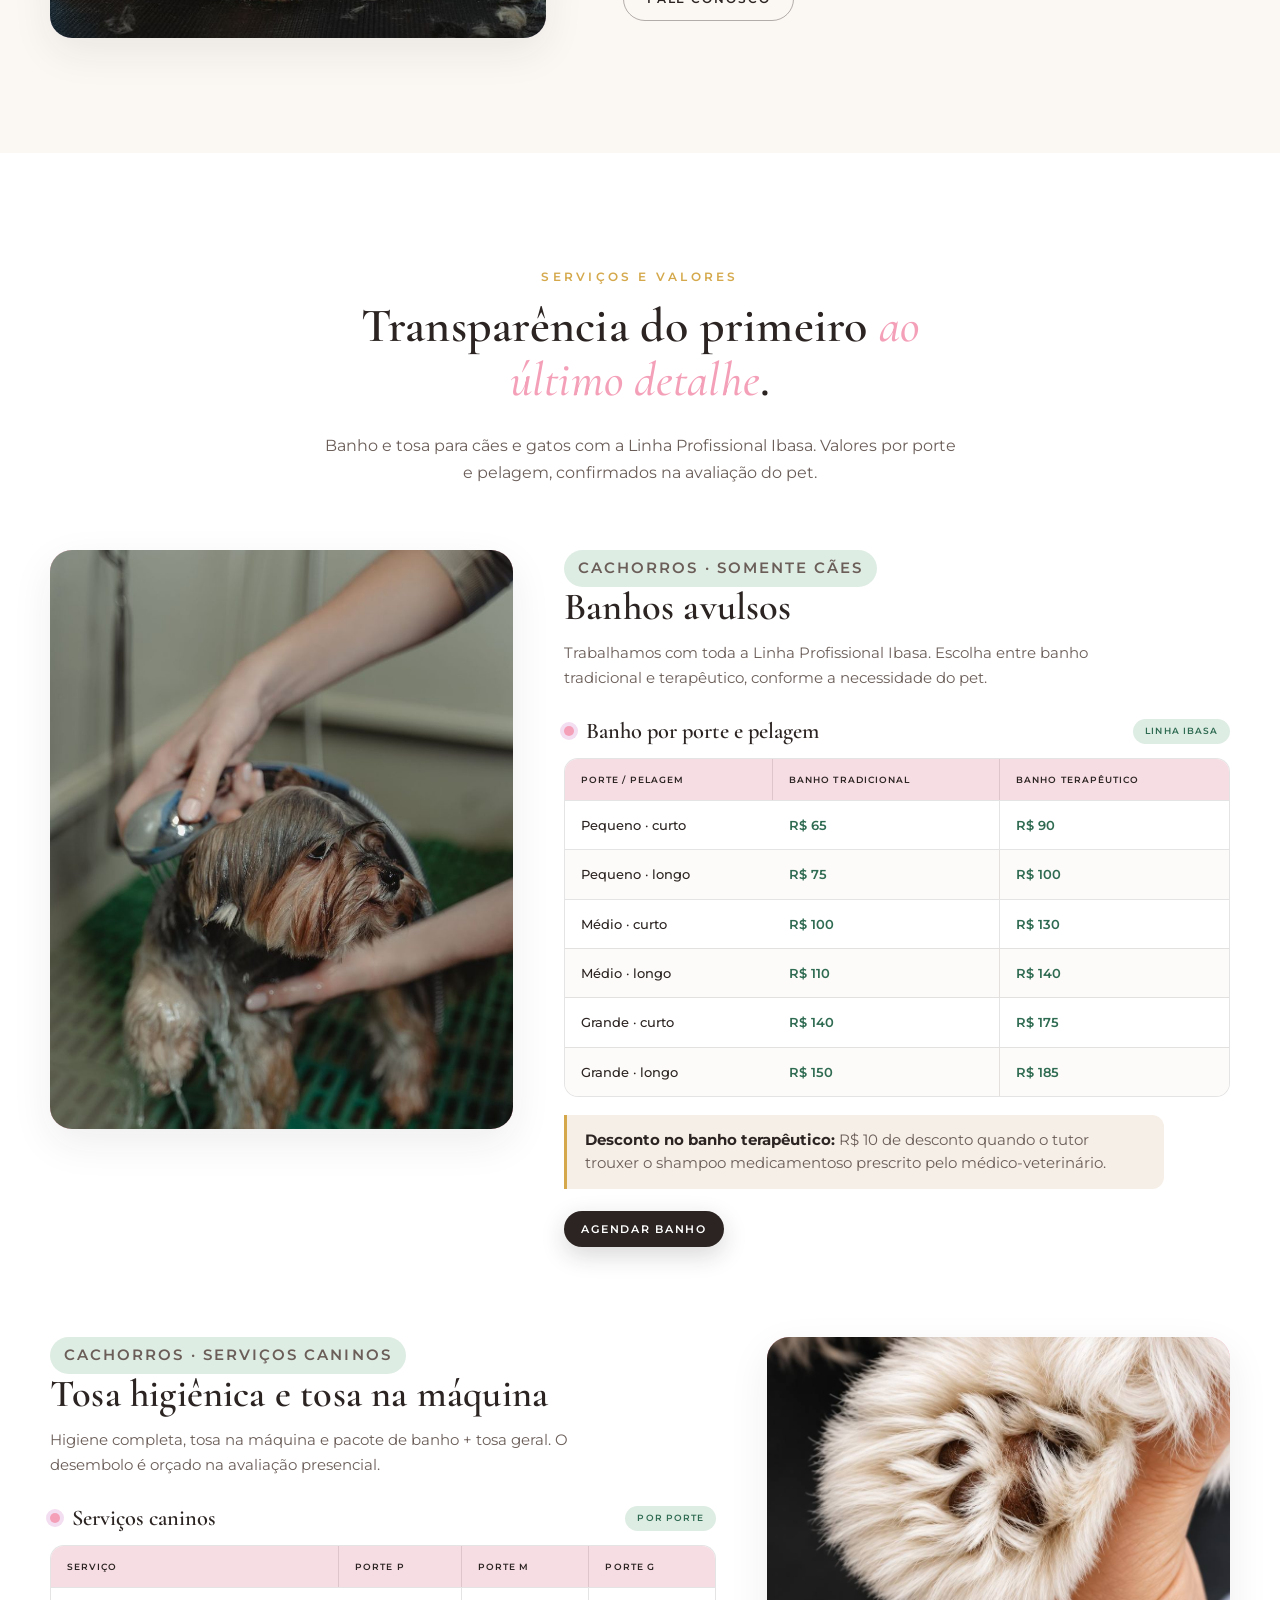
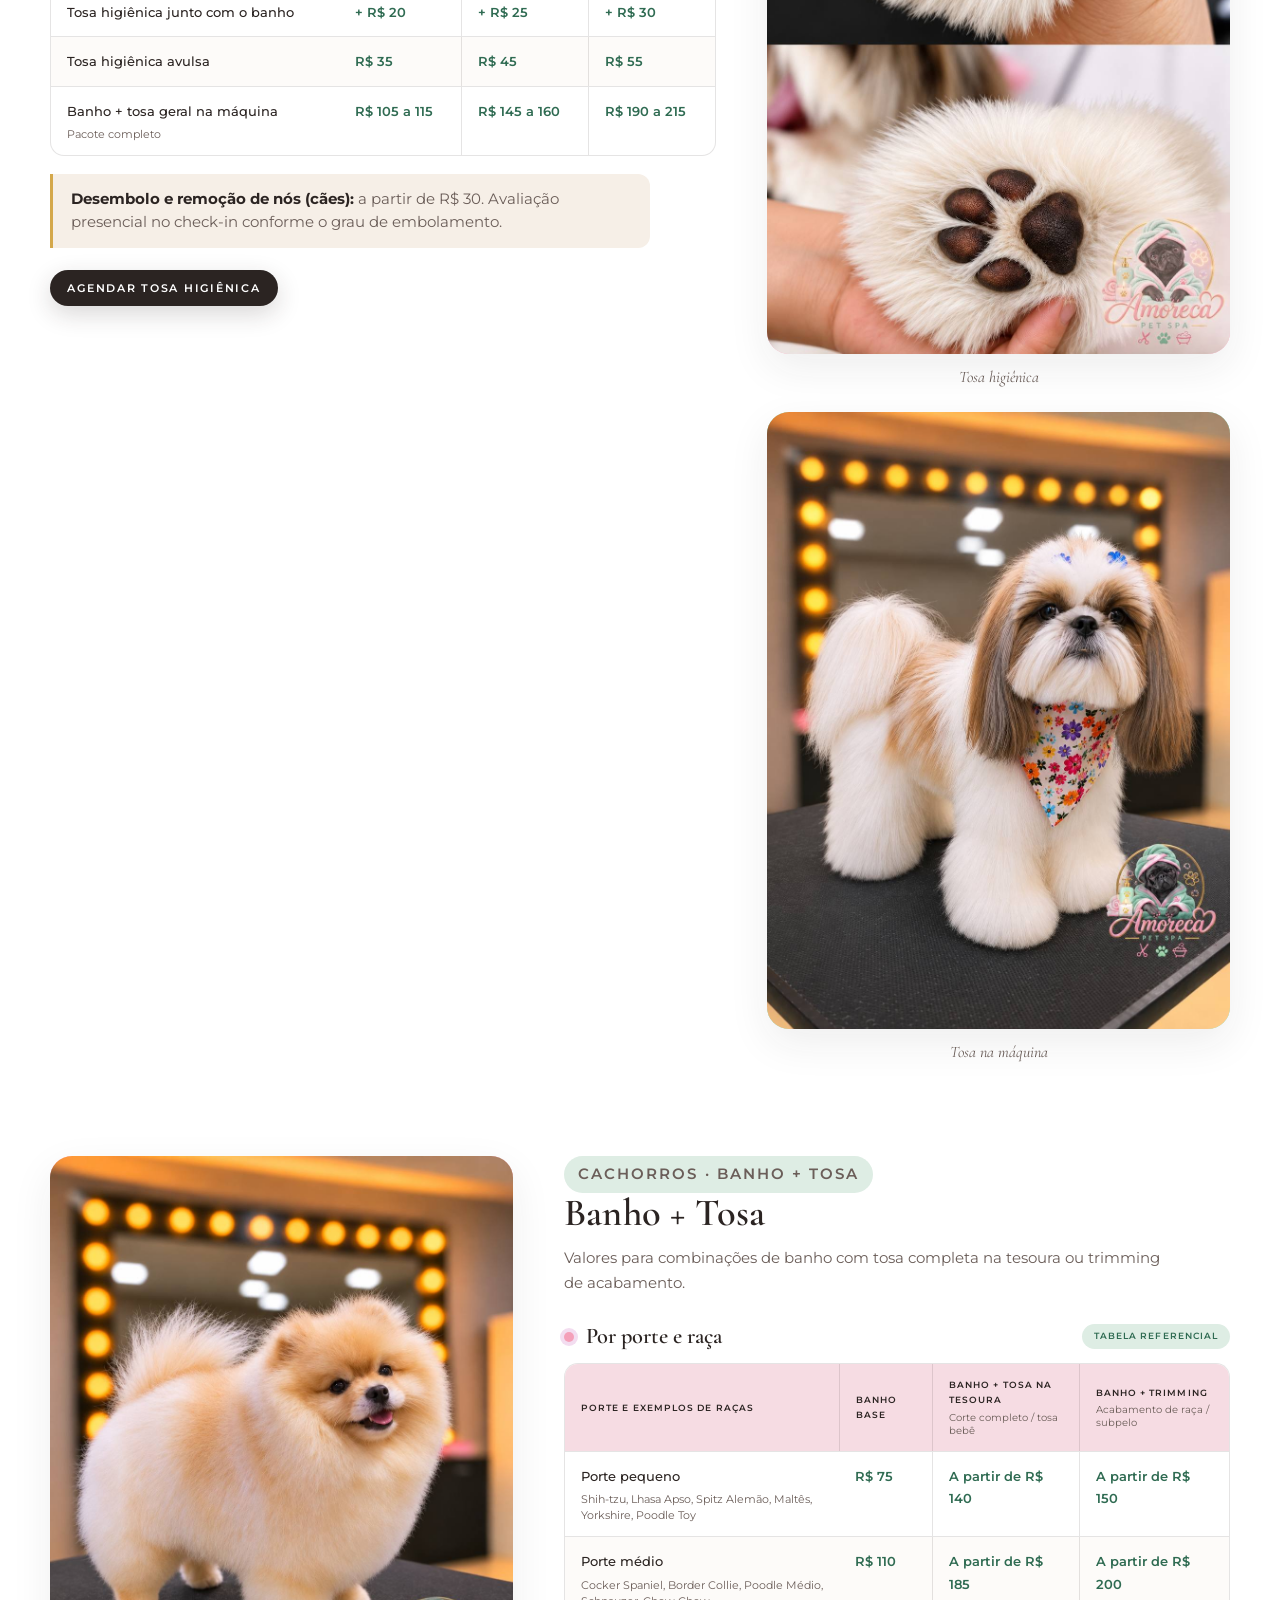
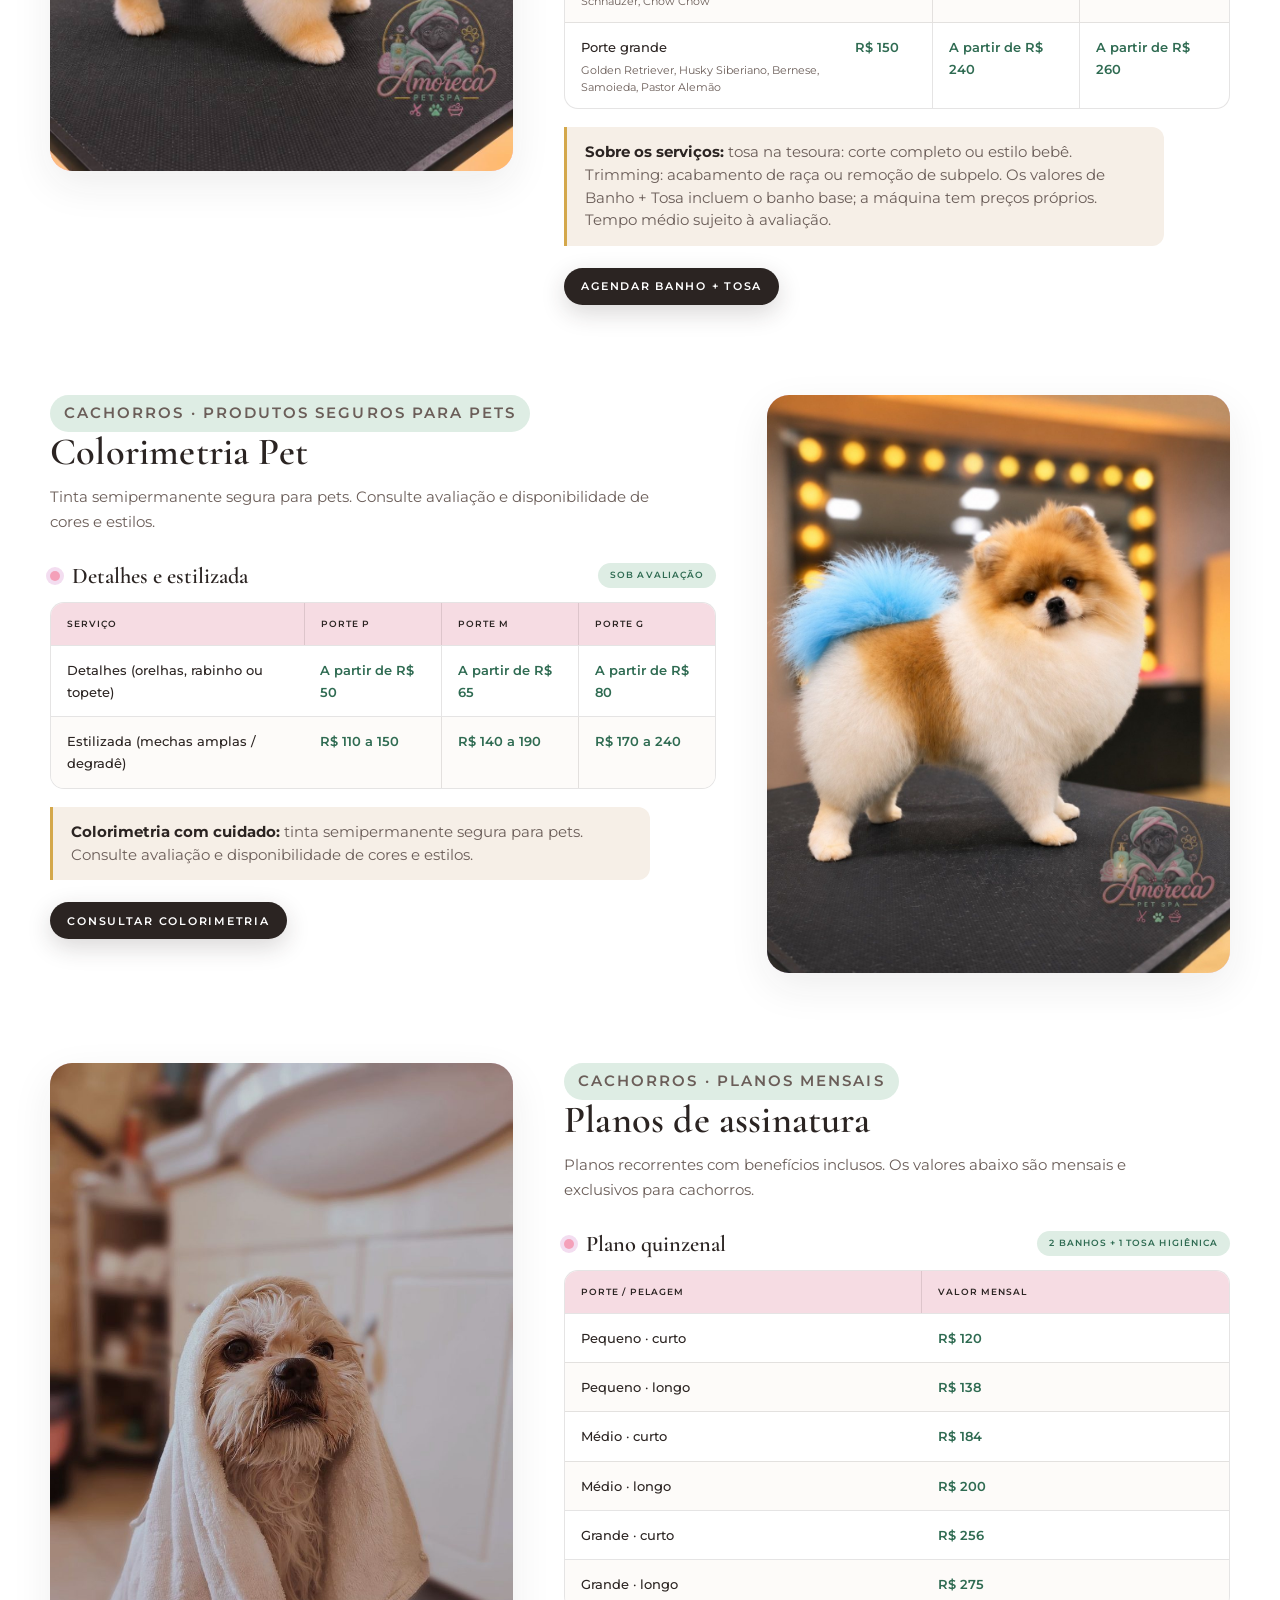
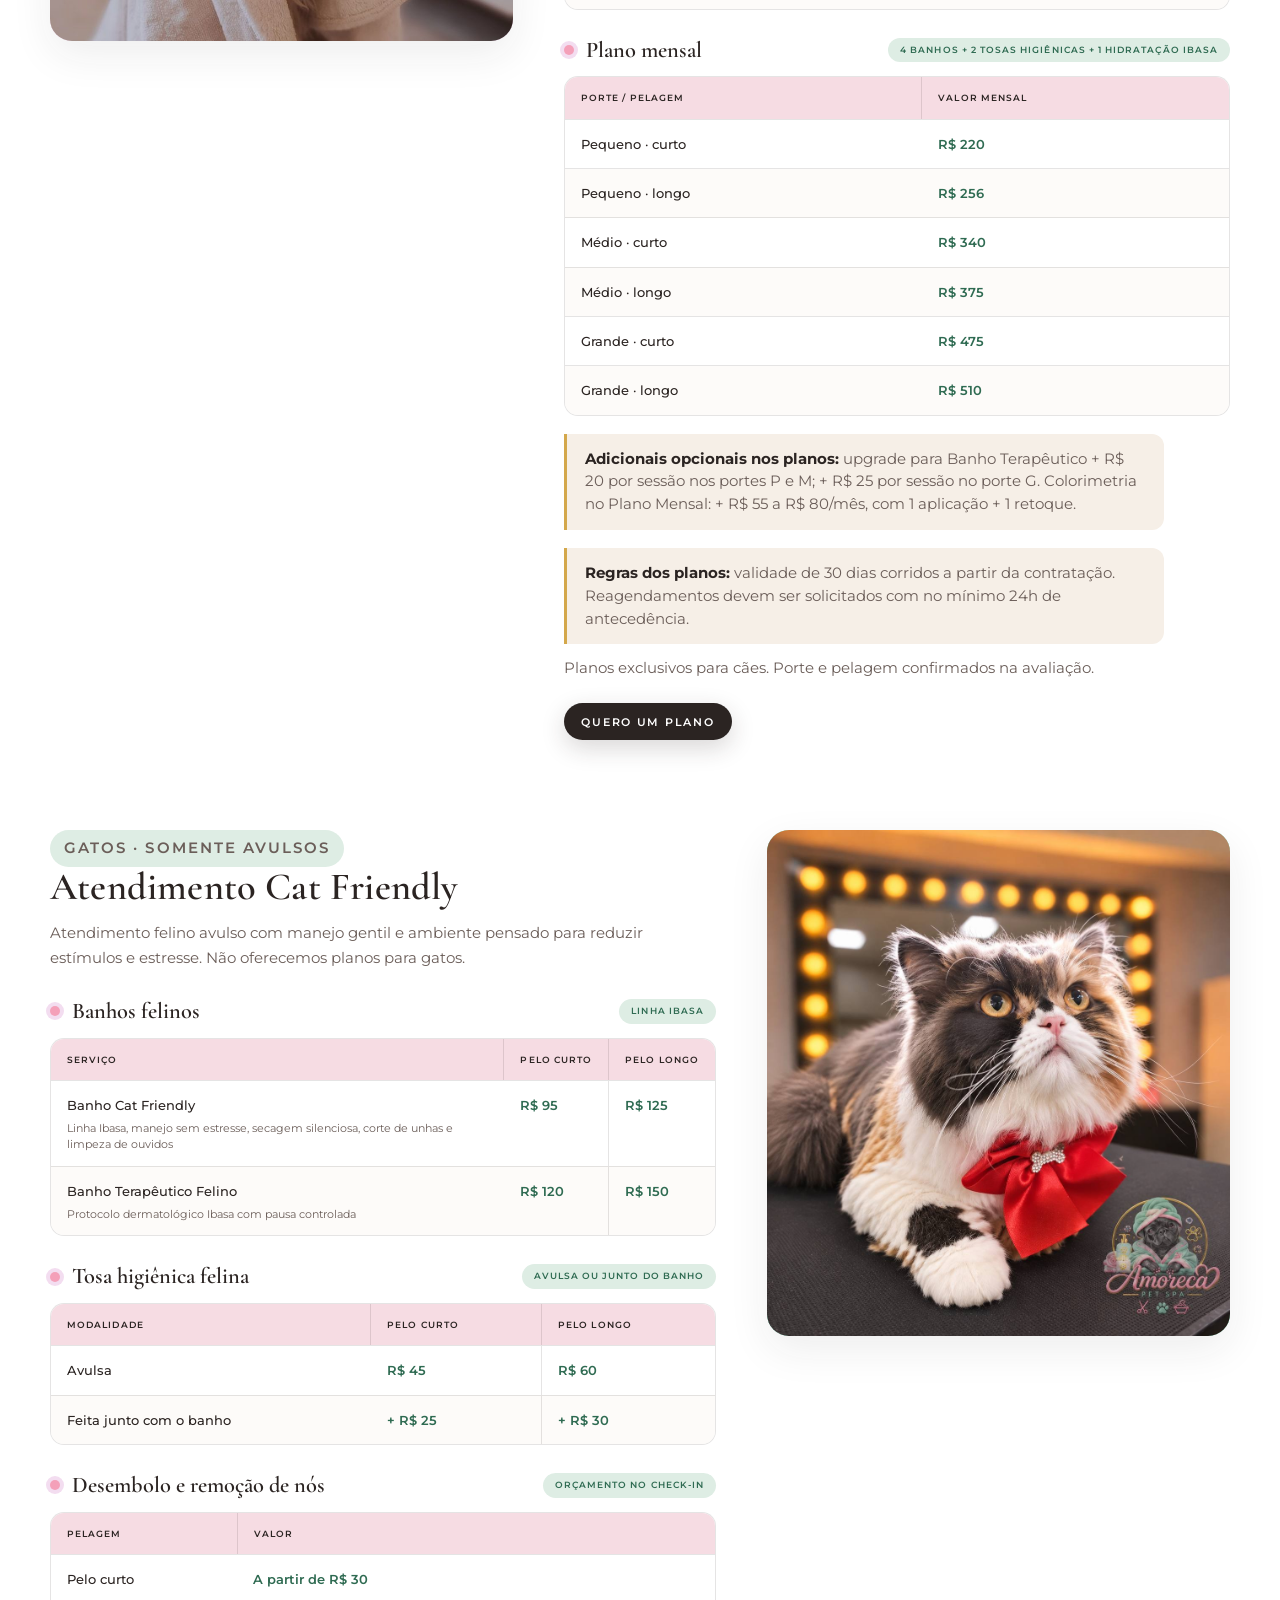
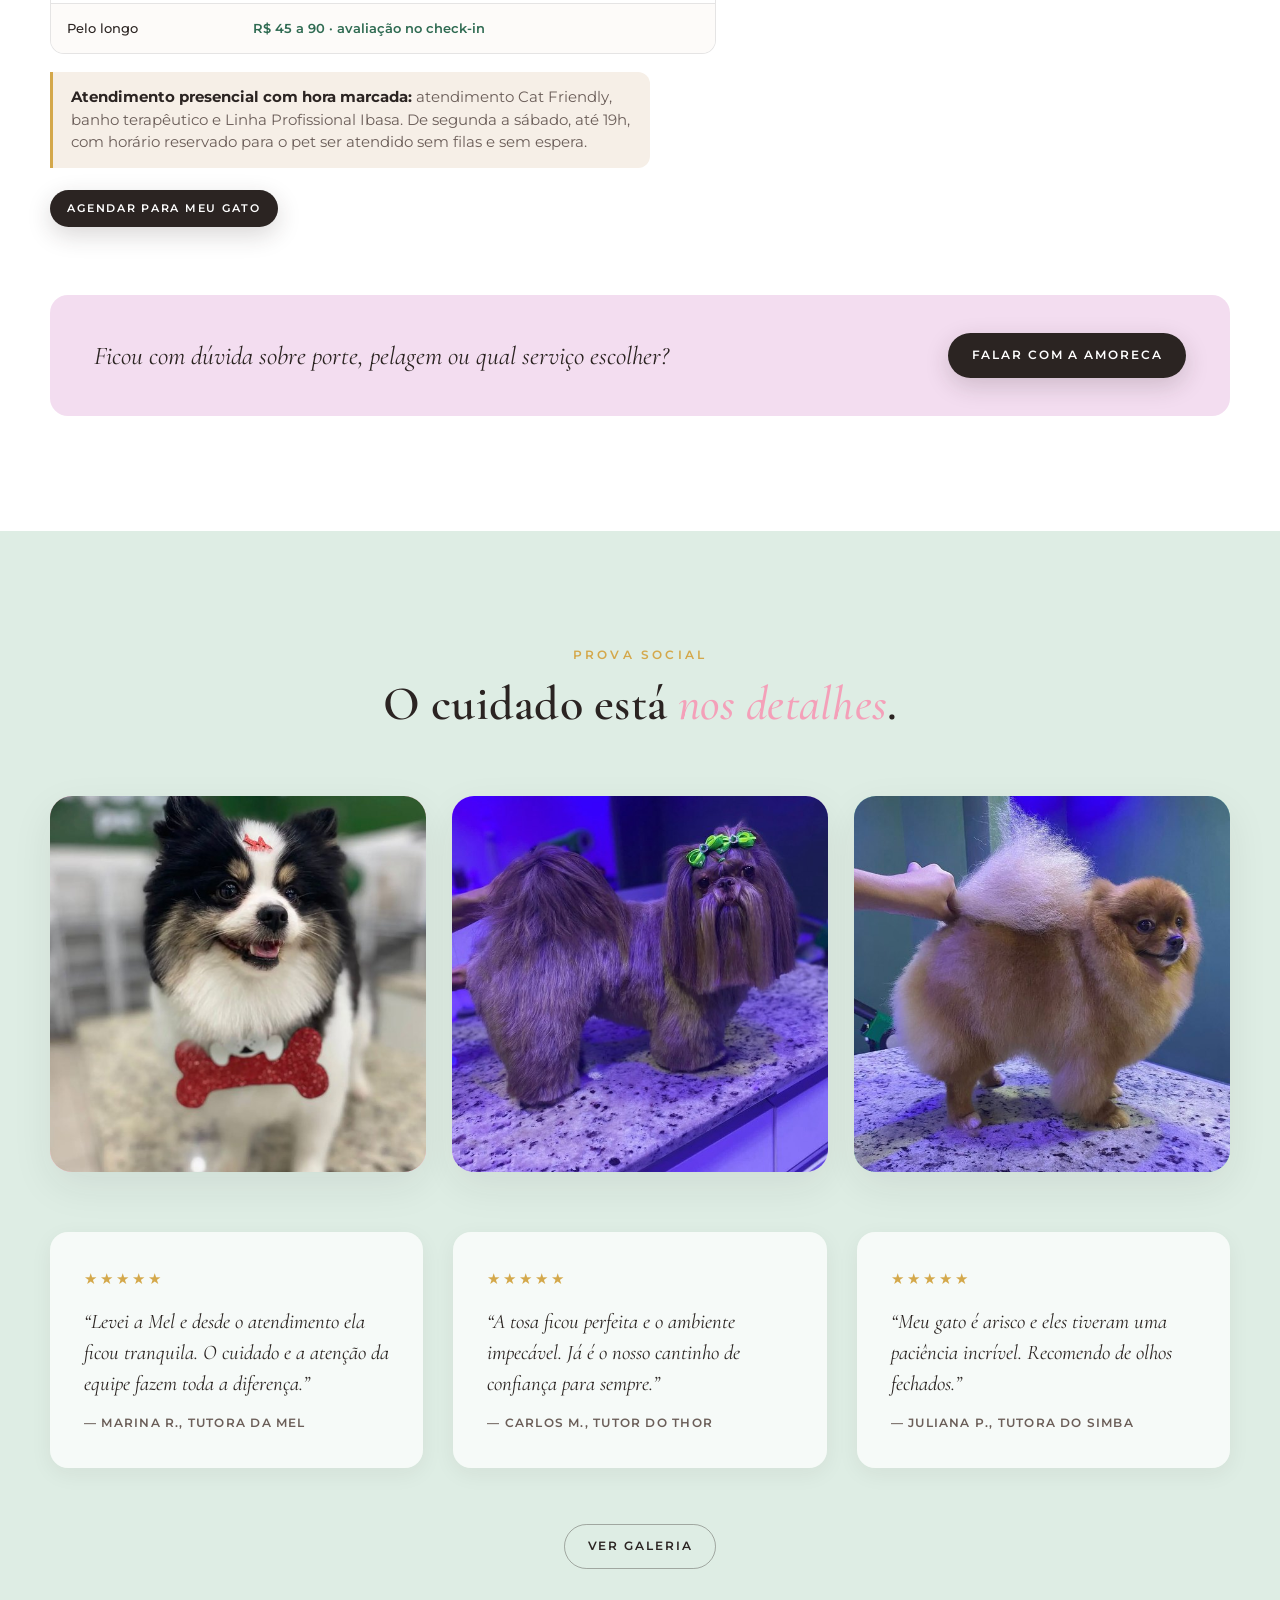
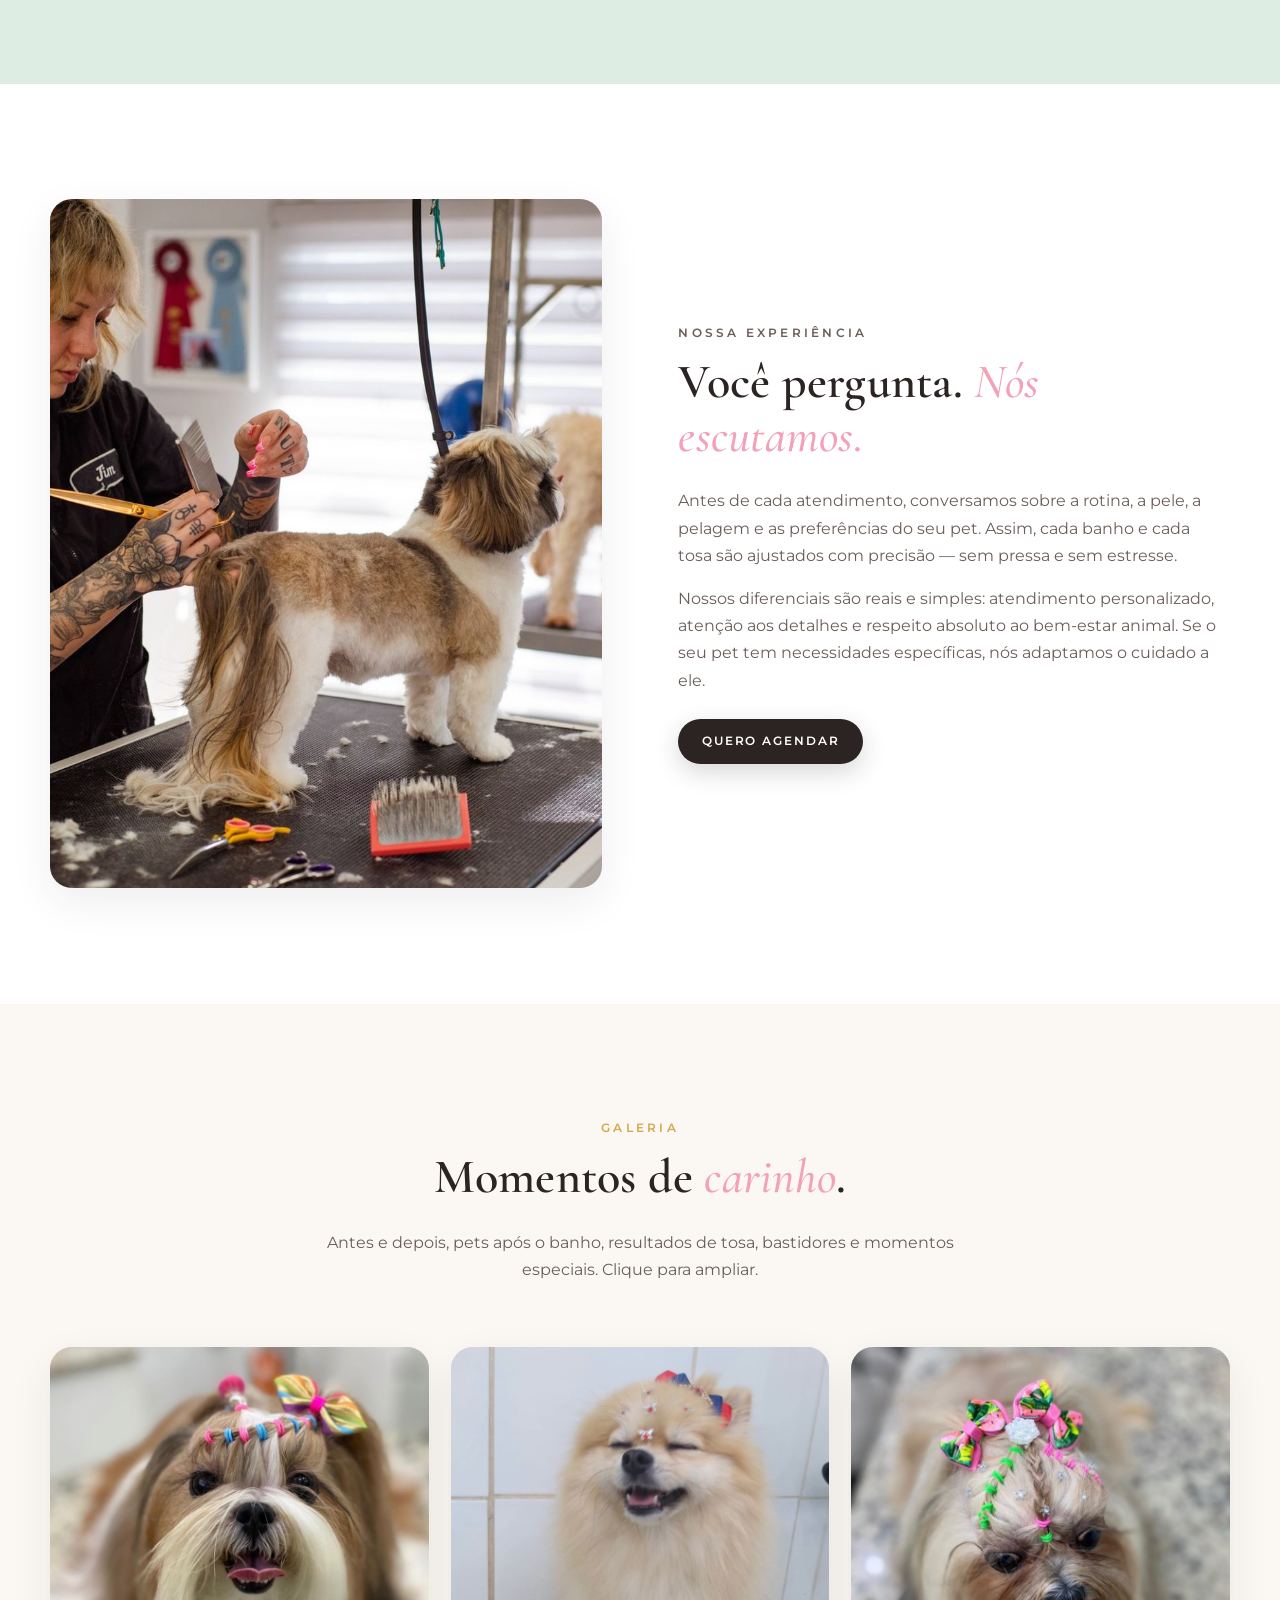
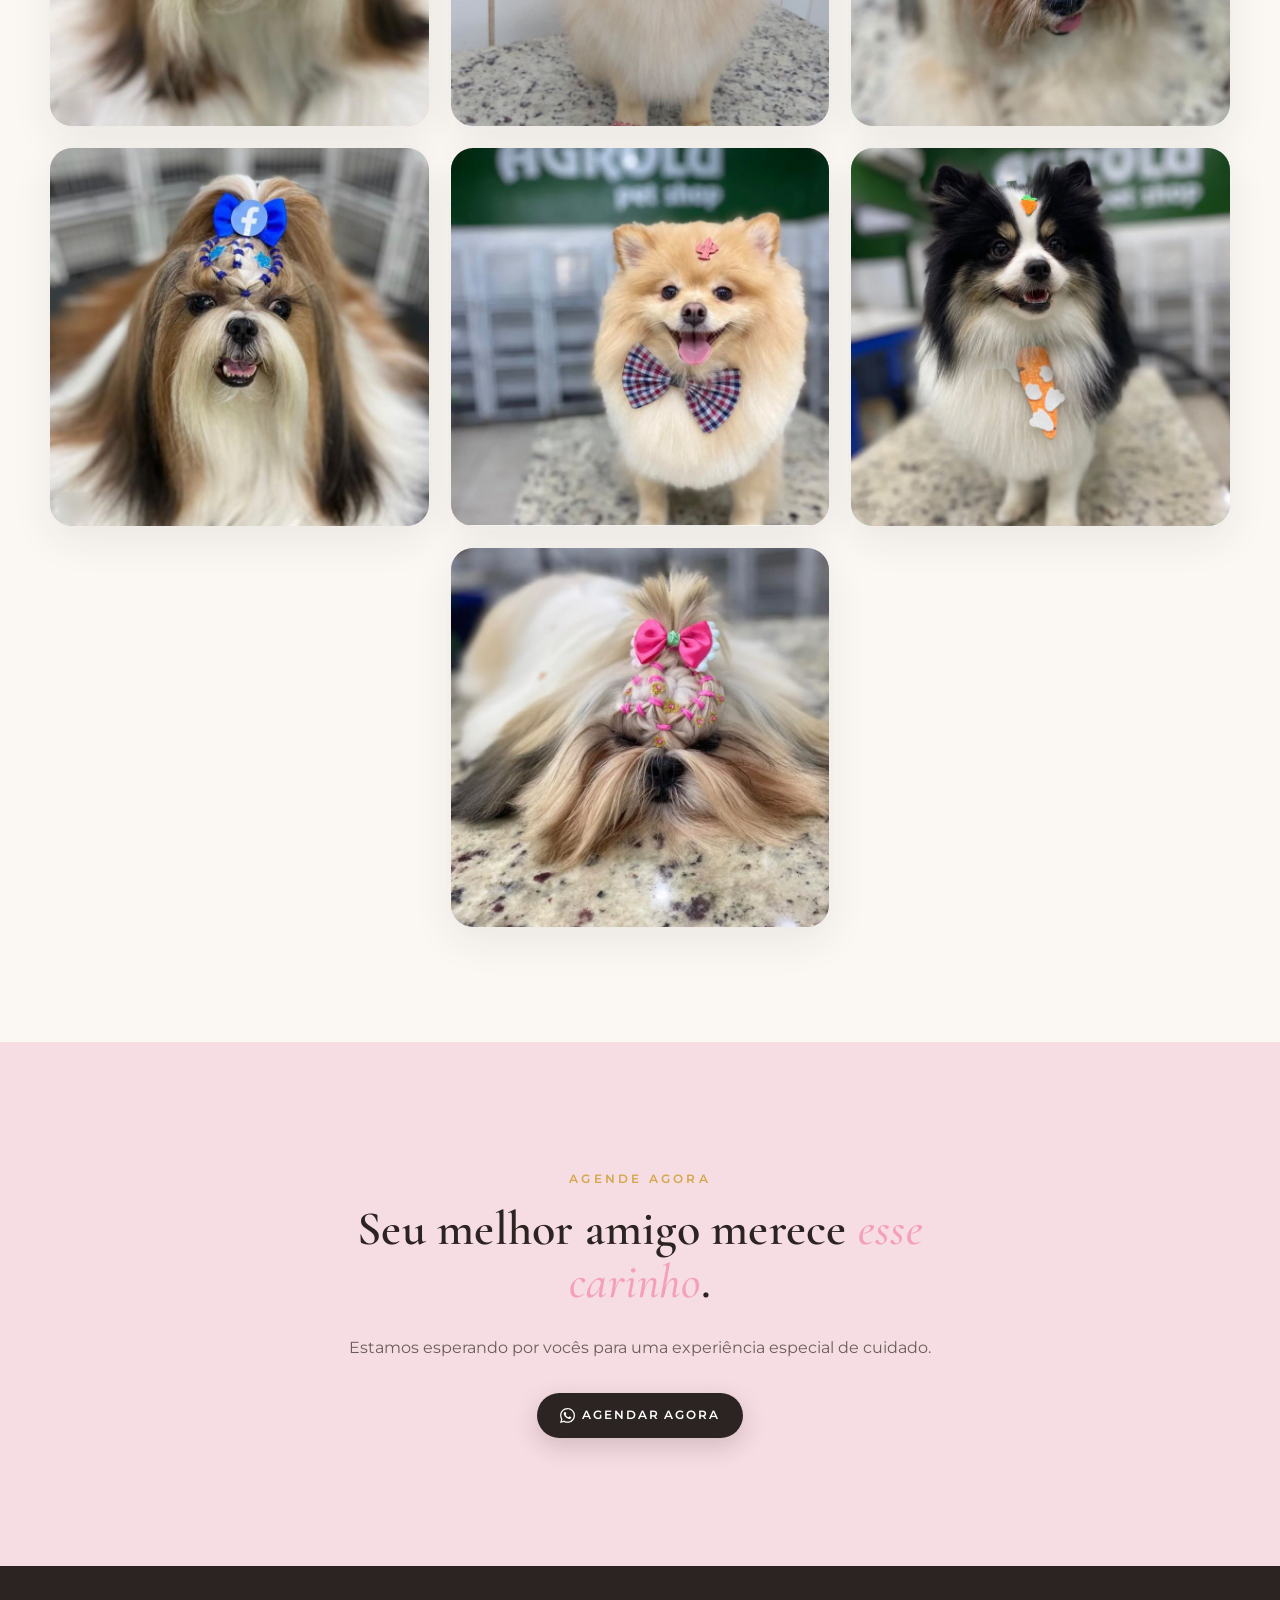
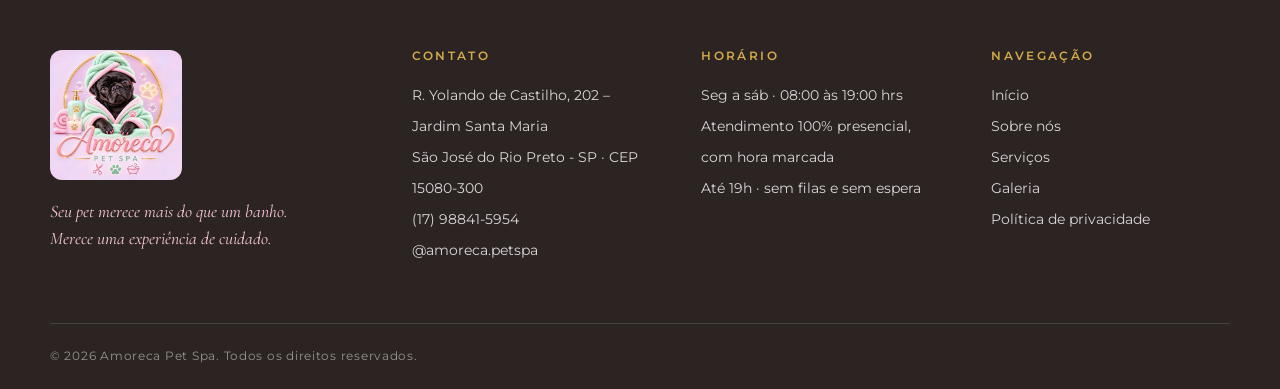
==== commit b90b902c: "Troca galeria e prova social pelas fotos enviadas 7 fotos dos momentos de carinho e 3 da prova socia" ====
--- a/index.html
+++ b/index.html
@@ -32,7 +32,7 @@
   <link rel="preconnect" href="https://fonts.gstatic.com" crossorigin>
   <link href="https://fonts.googleapis.com/css2?family=Cormorant+Garamond:ital,wght@0,500;0,600;0,700;1,500;1,600&family=Montserrat:wght@400;500;600&display=swap" rel="stylesheet">
 
-  <link rel="stylesheet" href="css/style.css?v=10">
+  <link rel="stylesheet" href="css/style.css?v=11">
 
   <!-- ============ Dados estruturados (Local Business) — substitua pelos dados reais ============ -->
   <script type="application/ld+json">
@@ -529,16 +529,16 @@
           <h2 id="prova-titulo">O cuidado está <em>nos detalhes</em>.</h2>
         </header>
 
-        <!-- FOTOS: substituir pet-1/2/3.jpg por fotos reais de pets atendidos, proporção 1:1 -->
+        <!-- FOTOS: pets atendidos — proporção 1:1 (img/pet-1..3.jpg) -->
         <div class="prova__pets reveal">
           <figure class="photo photo--sq" style="--ph:#F9C6D6">
-            <img src="img/pet-1.jpg" alt="Cocker Spaniel tosado e finalizado após o banho" width="600" height="600" loading="lazy">
+            <img src="img/pet-1.jpg" alt="Papillon com bandana vermelha em formato de osso e laço na cabeça" width="600" height="600" loading="lazy">
           </figure>
           <figure class="photo photo--sq" style="--ph:#E8D5F2">
-            <img src="img/pet-2.jpg" alt="Cão molhado logo após o banho, antes da secagem" width="600" height="600" loading="lazy">
+            <img src="img/pet-2.jpg" alt="Shih Tzu tosado com laços verdes, finalizado após o banho" width="600" height="600" loading="lazy">
           </figure>
           <figure class="photo photo--sq" style="--ph:#A8E6CF">
-            <img src="img/pet-3.jpg" alt="Poodle com tosa finalizada em fundo rosa" width="600" height="600" loading="lazy">
+            <img src="img/pet-3.jpg" alt="Pomeranian com a pelagem escovada e volumosa" width="600" height="600" loading="lazy">
           </figure>
         </div>
 
@@ -604,34 +604,34 @@
           <p class="section__lead">Antes e depois, pets após o banho, resultados de tosa, bastidores e momentos especiais. Clique para ampliar.</p>
         </header>
 
-        <!-- FOTOS: substituir galeria-1..7.jpg pelos resultados reais, proporções conforme indicado -->
+        <!-- FOTOS: momentos de carinho — todas 1:1 (img/galeria-1..7.jpg) -->
         <div class="galeria__grid">
-          <figure class="photo gal gal--tall reveal" style="--ph:#F9C6D6" data-caption="Antes &amp; depois — resultado de tosa">
-            <img src="img/galeria-1.jpg" alt="Tosa finalizada em um Cocker Spaniel, com tesoura em uso" width="800" height="1000" loading="lazy">
-          </figure>
-
-          <figure class="photo gal gal--tall reveal" style="--ph:#E8D5F2" data-caption="Pet após o banho — bem cuidado e cheiroso">
-            <img src="img/galeria-2.jpg" alt="Groomer finalizando o atendimento de um cão na mesa de tosa" width="800" height="1000" loading="lazy">
-          </figure>
-
-          <figure class="photo gal gal--sq reveal" style="--ph:#A8E6CF" data-caption="Resultado de tosa na tesoura">
-            <img src="img/galeria-3.jpg" alt="Dois Spitz Alemães com tosa na tesoura finalizada" width="600" height="600" loading="lazy">
-          </figure>
-
-          <figure class="photo gal gal--sq reveal" style="--ph:#F3DDF0" data-caption="Bastidores — cuidado em cada detalhe">
-            <img src="img/galeria-4.jpg" alt="Escovação de um cão durante o atendimento" width="600" height="600" loading="lazy">
-          </figure>
-
-          <figure class="photo gal gal--sq reveal" style="--ph:#F9C6D6" data-caption="Momento especial — carinho no fim do atendimento">
-            <img src="img/galeria-5.jpg" alt="Secagem cuidadosa do focinho de um Yorkshire" width="600" height="600" loading="lazy">
-          </figure>
-
-          <figure class="photo gal gal--sq reveal" style="--ph:#F3DDF0" data-caption="Carinho de verdade — secagem com toalha">
-            <img src="img/galeria-7.jpg" alt="Groomer secando o rostinho de um Yorkshire com toalha" width="600" height="600" loading="lazy">
-          </figure>
-
-          <figure class="photo gal gal--wide reveal" style="--ph:#E8D5F2" data-caption="Cuidado em cada detalhe — atmosfera Amoreca">
-            <img src="img/galeria-6.jpg" alt="Ambiente de banho e tosa com mesa e banheira" width="1400" height="600" loading="lazy">
+          <figure class="photo gal reveal" style="--ph:#F9C6D6" data-caption="Tosa finalizada com laços decorativos">
+            <img src="img/galeria-1.jpg" alt="Shih Tzu com laços coloridos nos cabelos após a tosa" width="800" height="800" loading="lazy">
+          </figure>
+
+          <figure class="photo gal reveal" style="--ph:#E8D5F2" data-caption="Pomeranian após o banho e a escovação">
+            <img src="img/galeria-2.jpg" alt="Pomeranian creme sorrindo com laço na cabeça" width="800" height="800" loading="lazy">
+          </figure>
+
+          <figure class="photo gal reveal" style="--ph:#A8E6CF" data-caption="Acabamento detalhado na tosa">
+            <img src="img/galeria-3.jpg" alt="Shih Tzu com tranças e laços rosa e verde no pelo" width="800" height="800" loading="lazy">
+          </figure>
+
+          <figure class="photo gal reveal" style="--ph:#F3DDF0" data-caption="Tosa na tesoura com acabamento fino">
+            <img src="img/galeria-4.jpg" alt="Shih Tzu castanho e branco com laço azul após a tosa" width="800" height="800" loading="lazy">
+          </figure>
+
+          <figure class="photo gal reveal" style="--ph:#F9C6D6" data-caption="Pet pronto para voltar para casa">
+            <img src="img/galeria-5.jpg" alt="Pomeranian de gravata xadrez em frente à loja de pets" width="800" height="800" loading="lazy">
+          </figure>
+
+          <figure class="photo gal reveal" style="--ph:#A8E6CF" data-caption="Momento de carinho após o atendimento">
+            <img src="img/galeria-6.jpg" alt="Papillon com bandana laranja em formato de osso" width="800" height="800" loading="lazy">
+          </figure>
+
+          <figure class="photo gal reveal" style="--ph:#E8D5F2" data-caption="Pelagem escovada e bem cuidada">
+            <img src="img/galeria-7.jpg" alt="Shih Tzu creme deitado com laço rosa, pelagem escovada" width="800" height="800" loading="lazy">
           </figure>
         </div>
       </div>
@@ -718,8 +718,8 @@
     <div class="lightbox__count" aria-hidden="true"></div>
   </div>
 
-  <script src="js/config.js?v=10"></script>
-  <script src="js/main.js?v=10"></script>
+  <script src="js/config.js?v=11"></script>
+  <script src="js/main.js?v=11"></script>
   <script>
   window.addEventListener('load', function(){
     document.querySelectorAll('.reveal').forEach(function(e){e.classList.add('is-visible');});
--- a/css/style.css
+++ b/css/style.css
@@ -555,16 +555,23 @@
 /* ---------- Seção 7 — Galeria (grade editorial) ------------- */
 .galeria { background: var(--creme); }
 
+/* Grade em flex com justify-content:center: a última linha incompleta
+   fica centralizada e nenhuma foto é cortada (todas 1:1).
+   3 por linha no PC/tablet, 2 por linha no celular. */
 .galeria__grid {
-  display: grid;
-  grid-template-columns: repeat(6, 1fr);
-  gap: clamp(14px, 2vw, 22px);
-}
-
-.gal { margin: 0; cursor: zoom-in; }
-.gal--tall { grid-column: span 2; aspect-ratio: 4 / 5; }
-.gal--sq { grid-column: span 2; aspect-ratio: 1; }
-.gal--wide { grid-column: span 6; aspect-ratio: 21 / 9; }
+  --gal-gap: clamp(14px, 2vw, 22px);
+  display: flex;
+  flex-wrap: wrap;
+  justify-content: center;
+  gap: var(--gal-gap);
+}
+
+.gal {
+  margin: 0;
+  cursor: zoom-in;
+  flex: 0 0 calc((100% - 2 * var(--gal-gap)) / 3);
+  aspect-ratio: 1;
+}
 
 .gal--clicavel::after {
   content: "";
@@ -995,9 +1002,6 @@
   .experiencia__media { max-width: 520px; }
 
   .depoimentos { grid-template-columns: 1fr; max-width: 560px; margin-inline: auto; }
-
-  .gal--tall, .gal--sq { grid-column: span 3; }
-  .gal--wide { grid-column: span 6; aspect-ratio: 16 / 9; }
 
   /* Valores: foto acima, texto e tabelas abaixo
      (nth-child(even) precisa ser reafirmado: tem especificidade maior
@@ -1064,8 +1068,8 @@
 
   .prova__pets { grid-template-columns: repeat(3, 1fr); gap: 10px; }
 
-  .gal--tall, .gal--sq { grid-column: span 3; }
-  .gal--wide { grid-column: span 6; aspect-ratio: 4 / 3; }
+  /* Galeria: 2 fotos por linha, última linha centralizada */
+  .gal { flex-basis: calc((100% - var(--gal-gap)) / 2); }
 
   .band-cta { flex-direction: column; align-items: flex-start; }
 
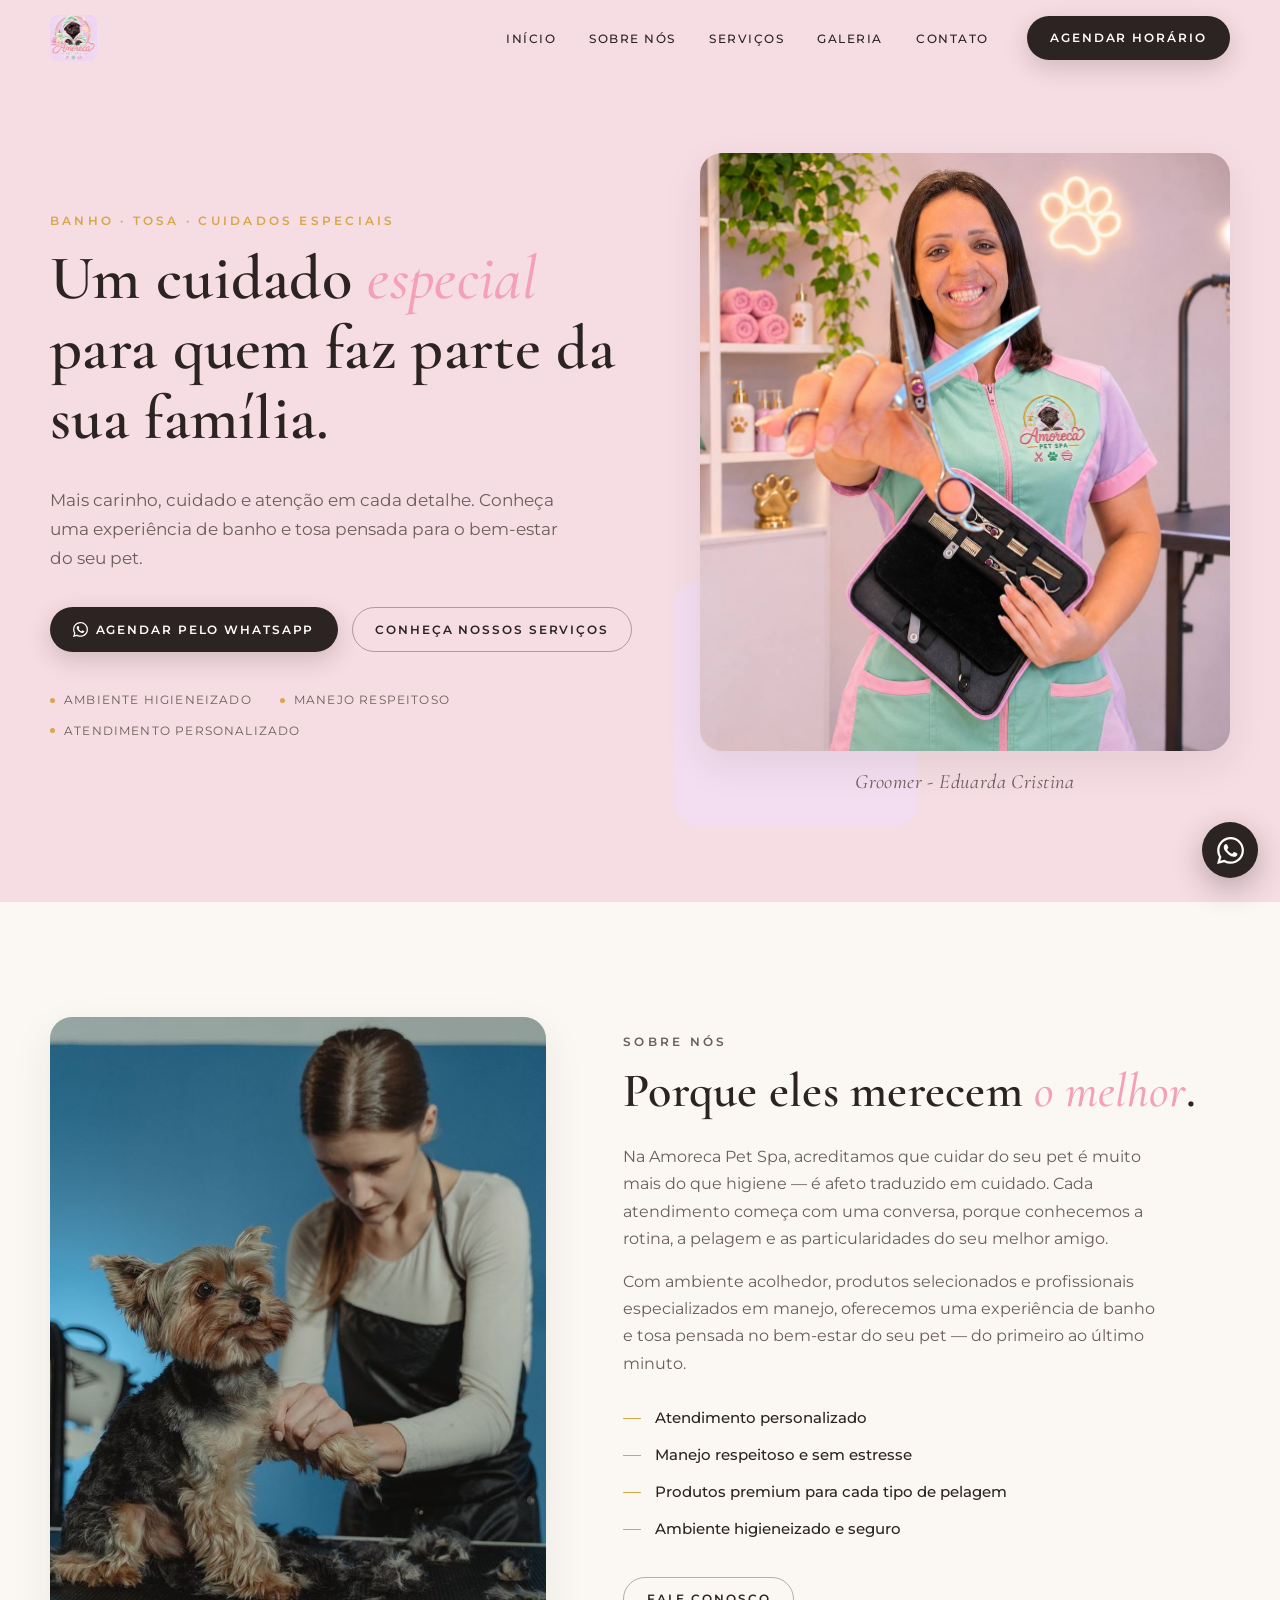
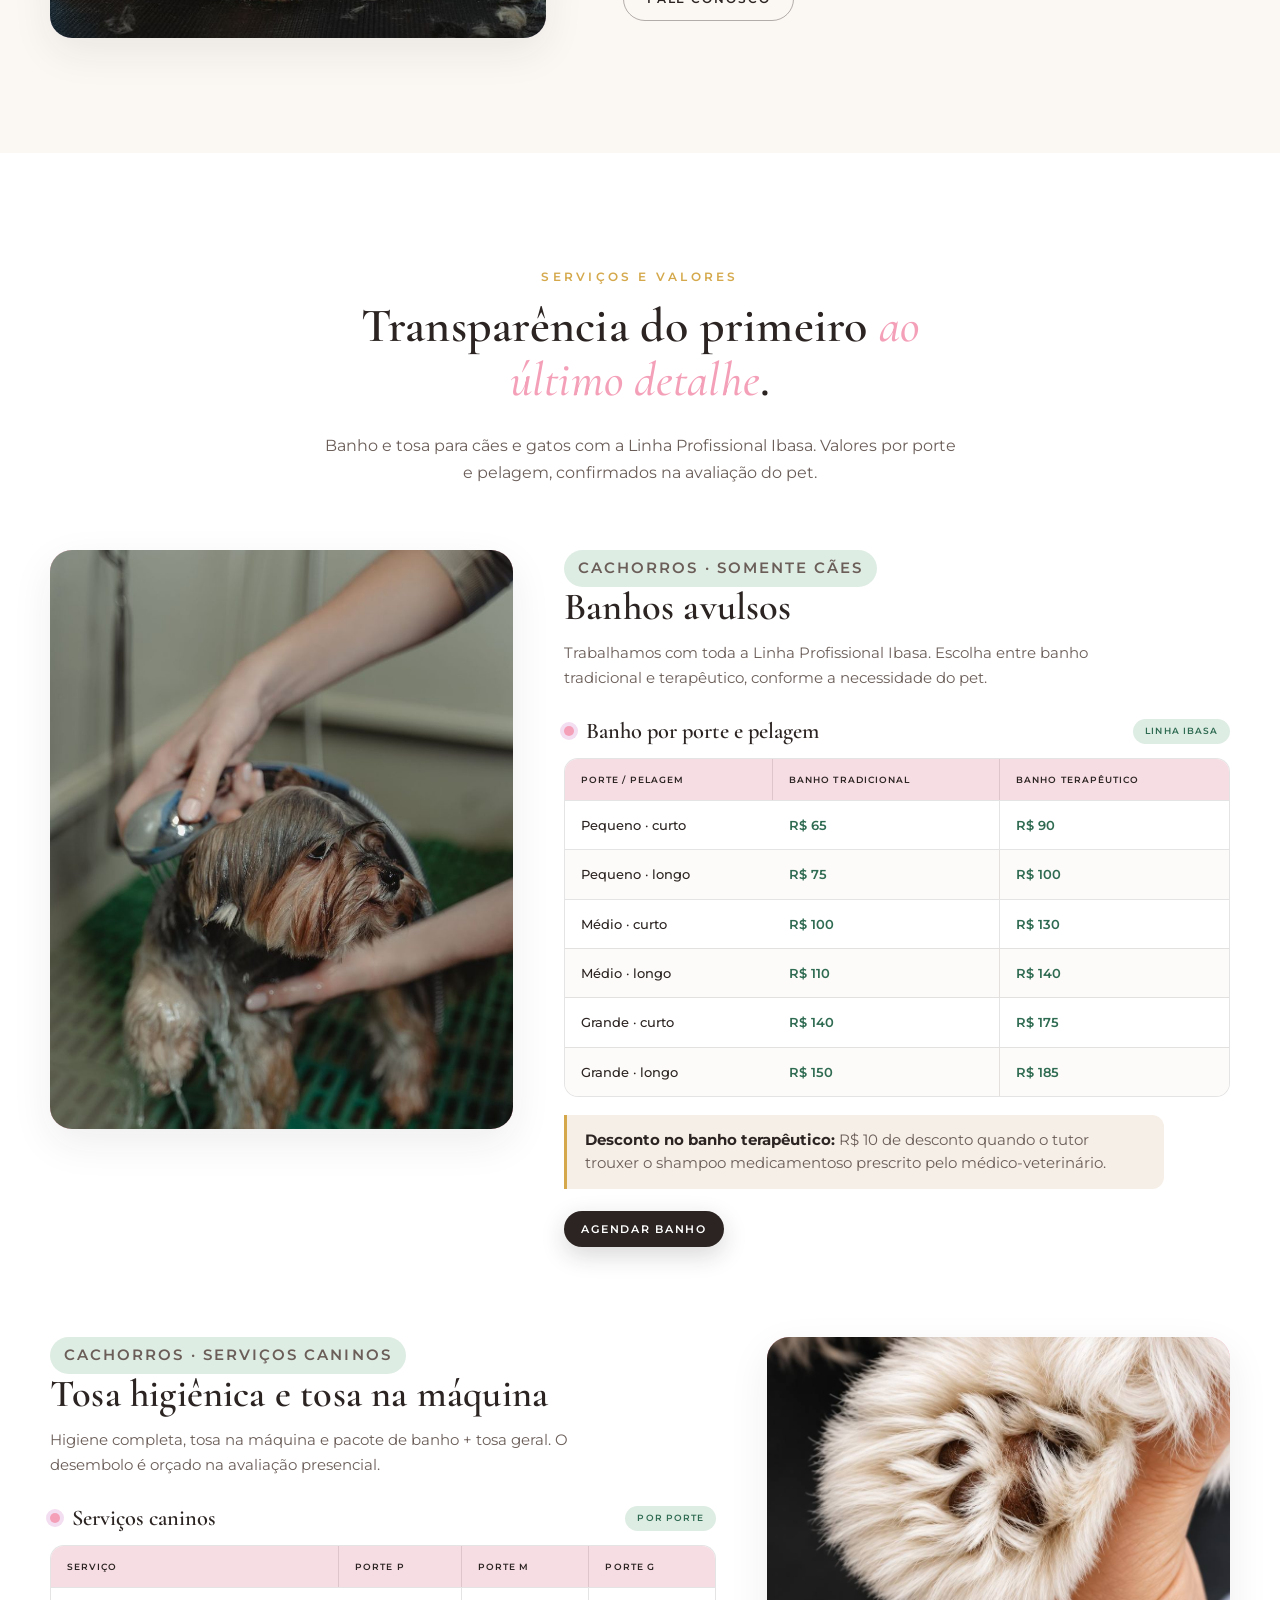
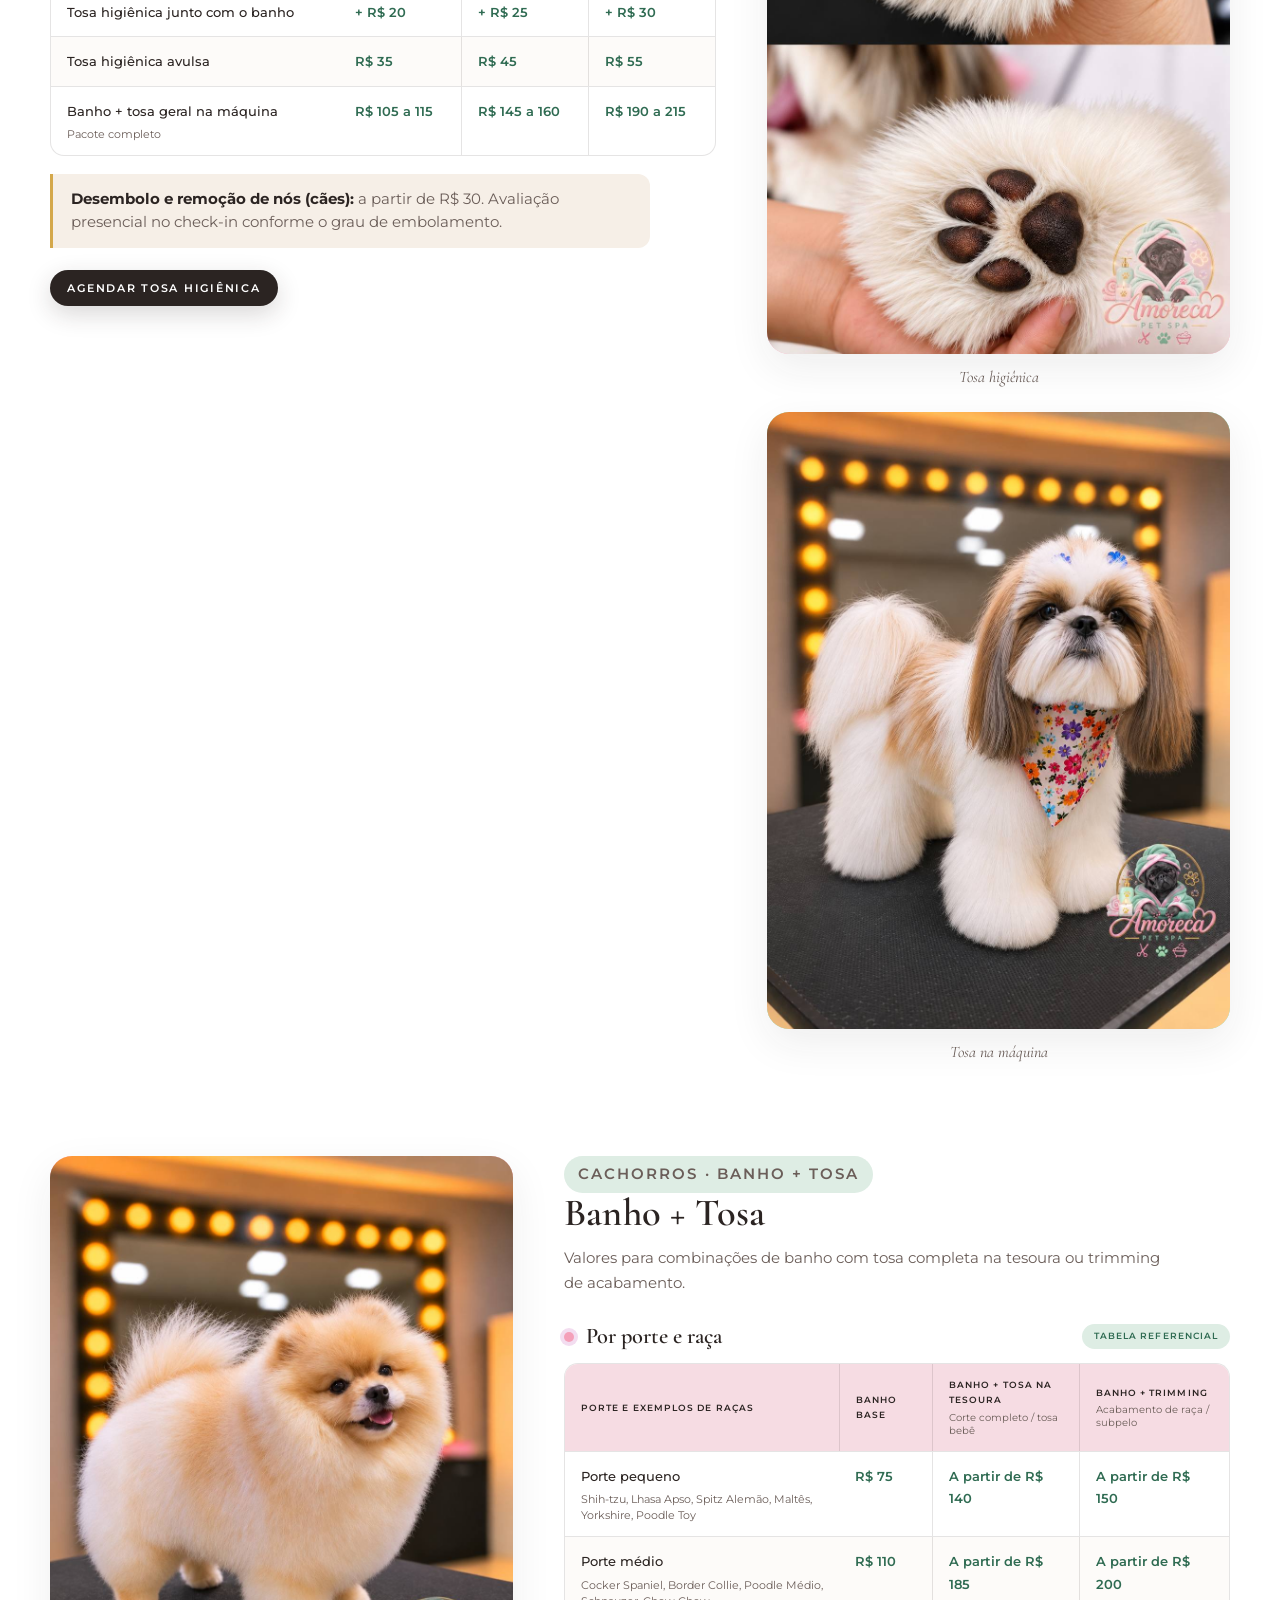
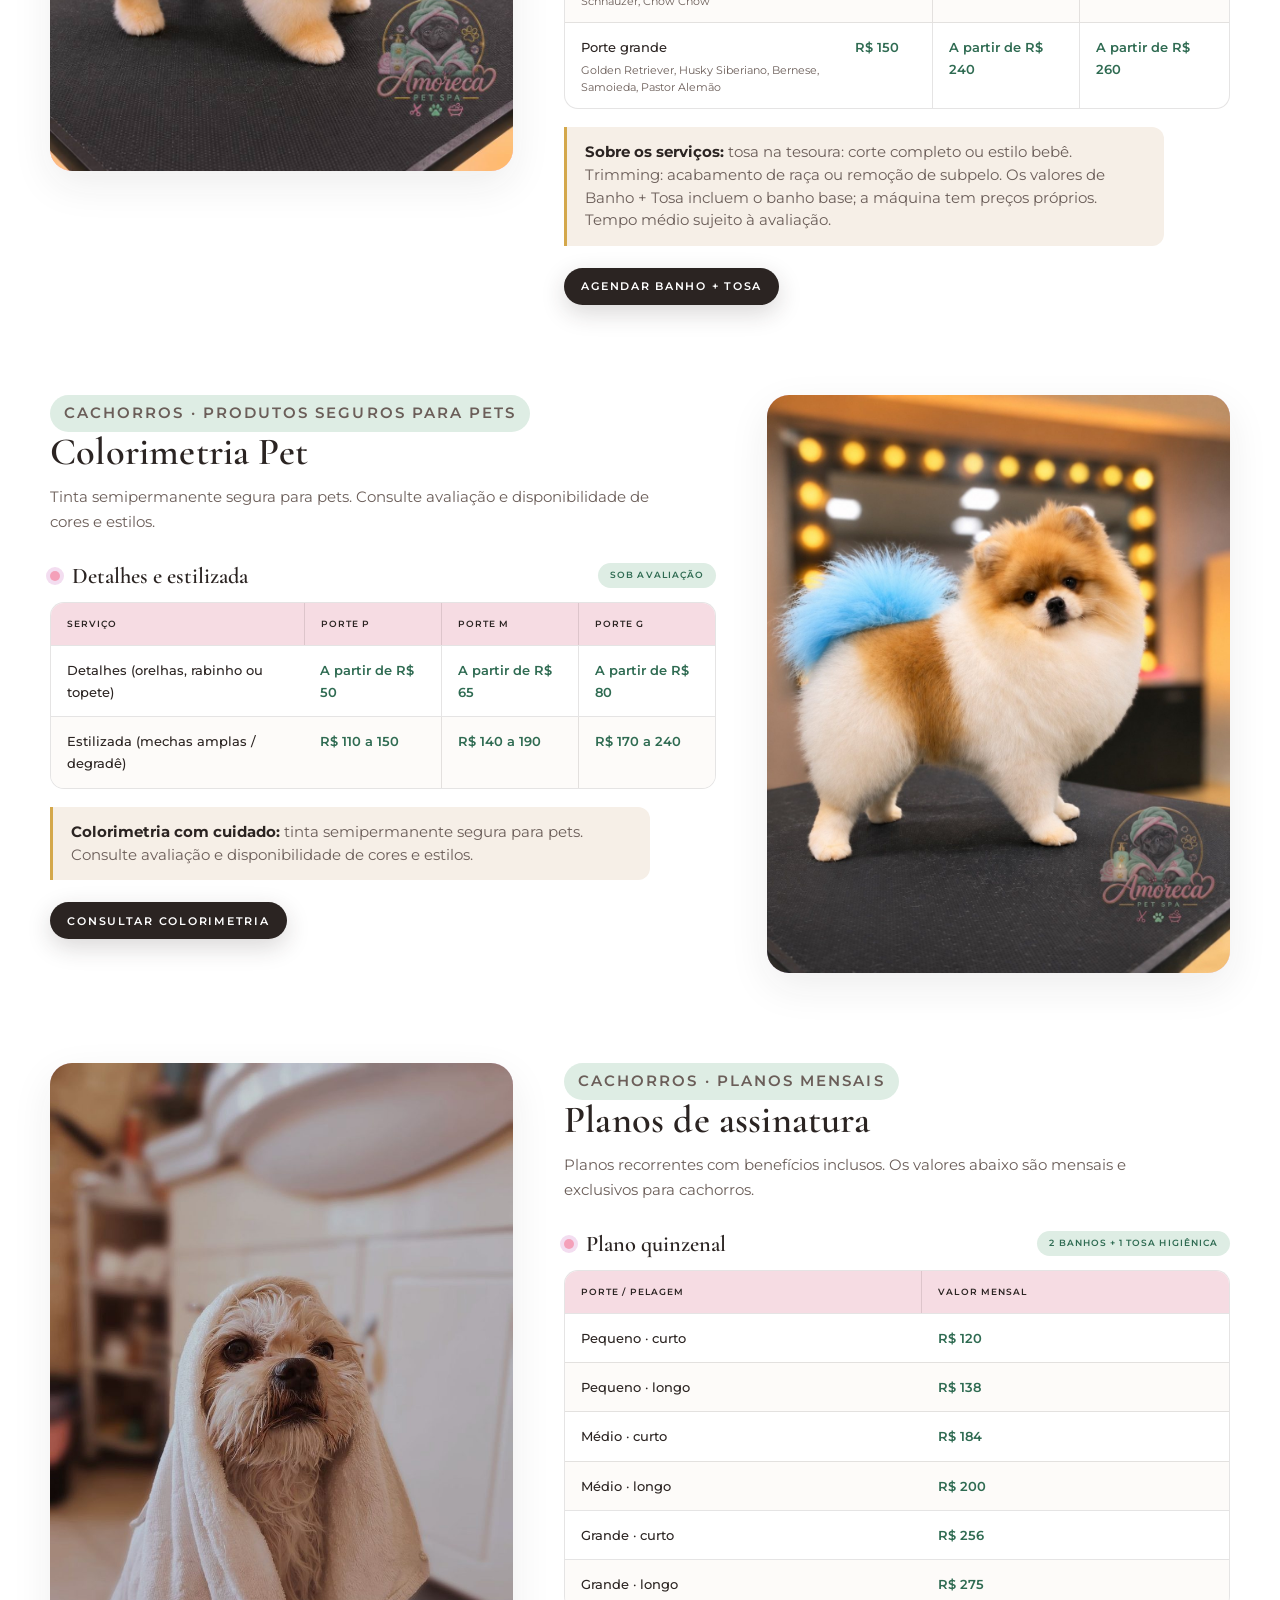
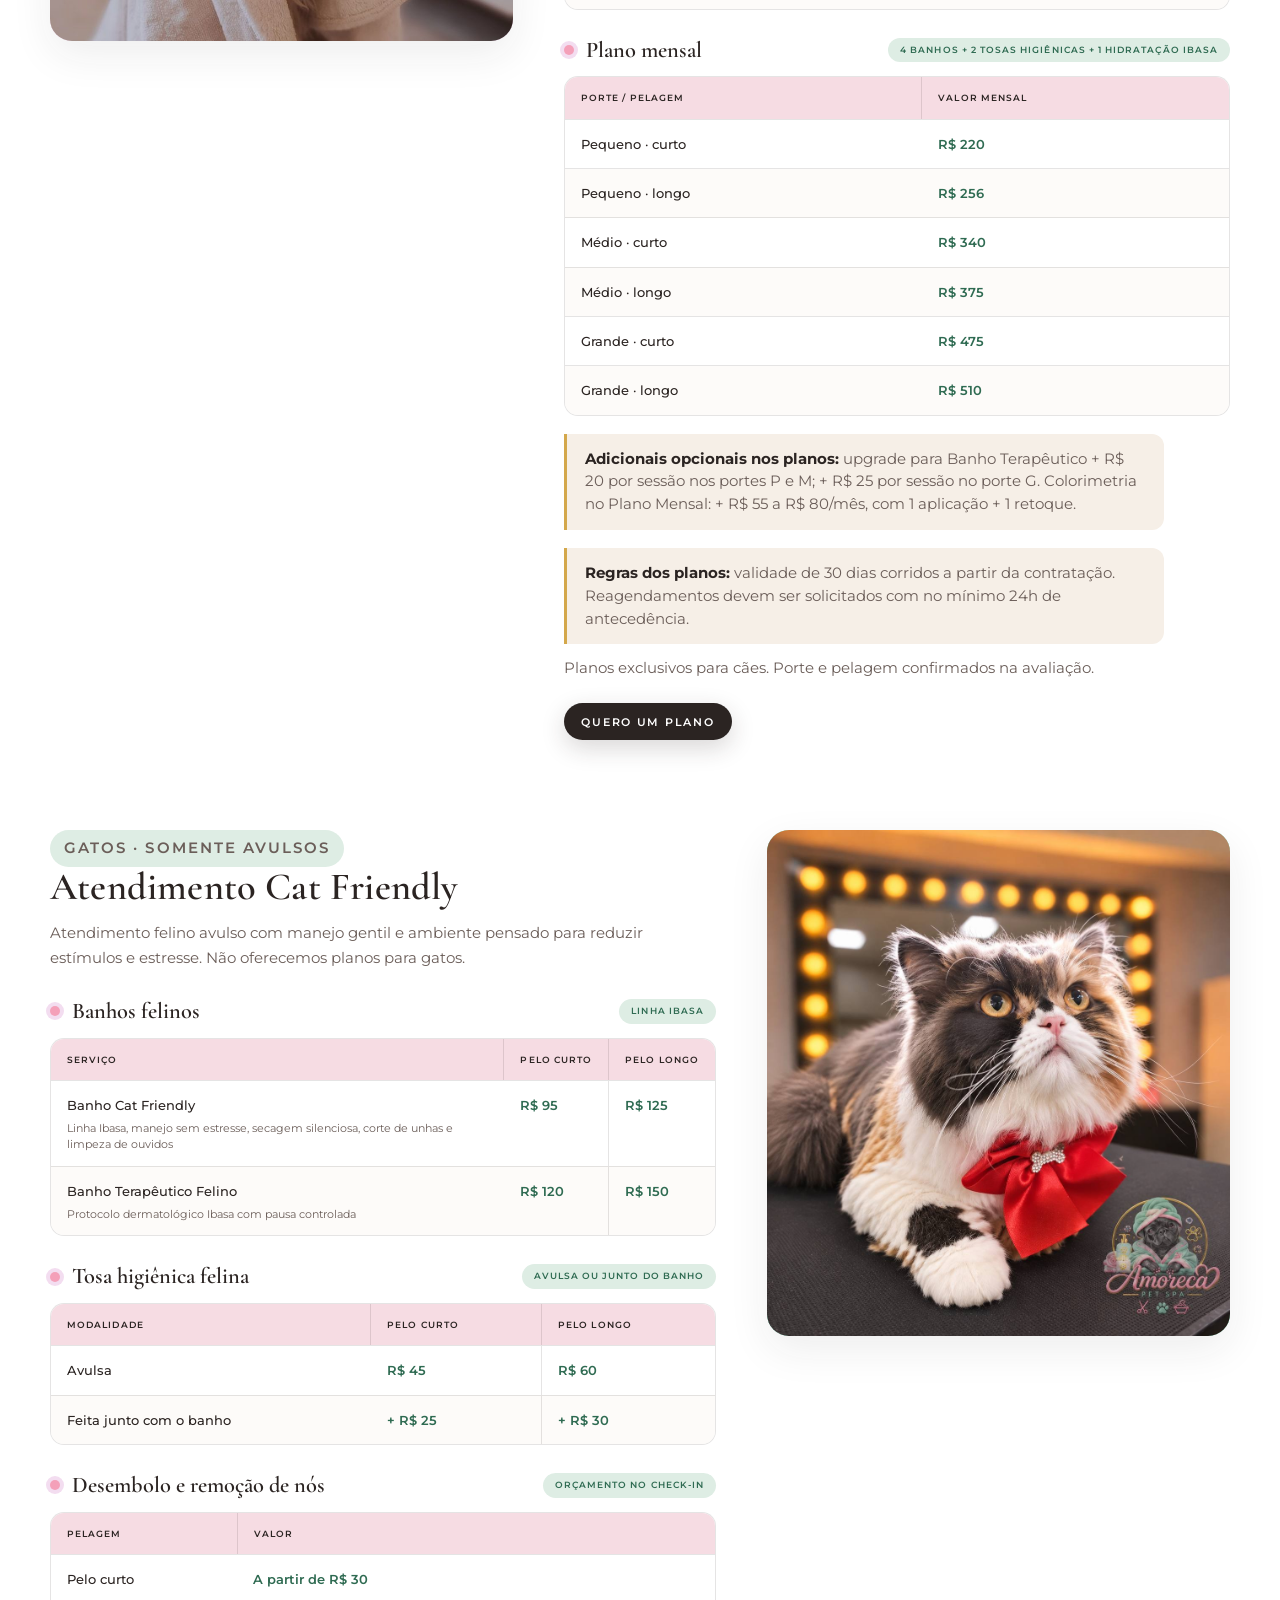
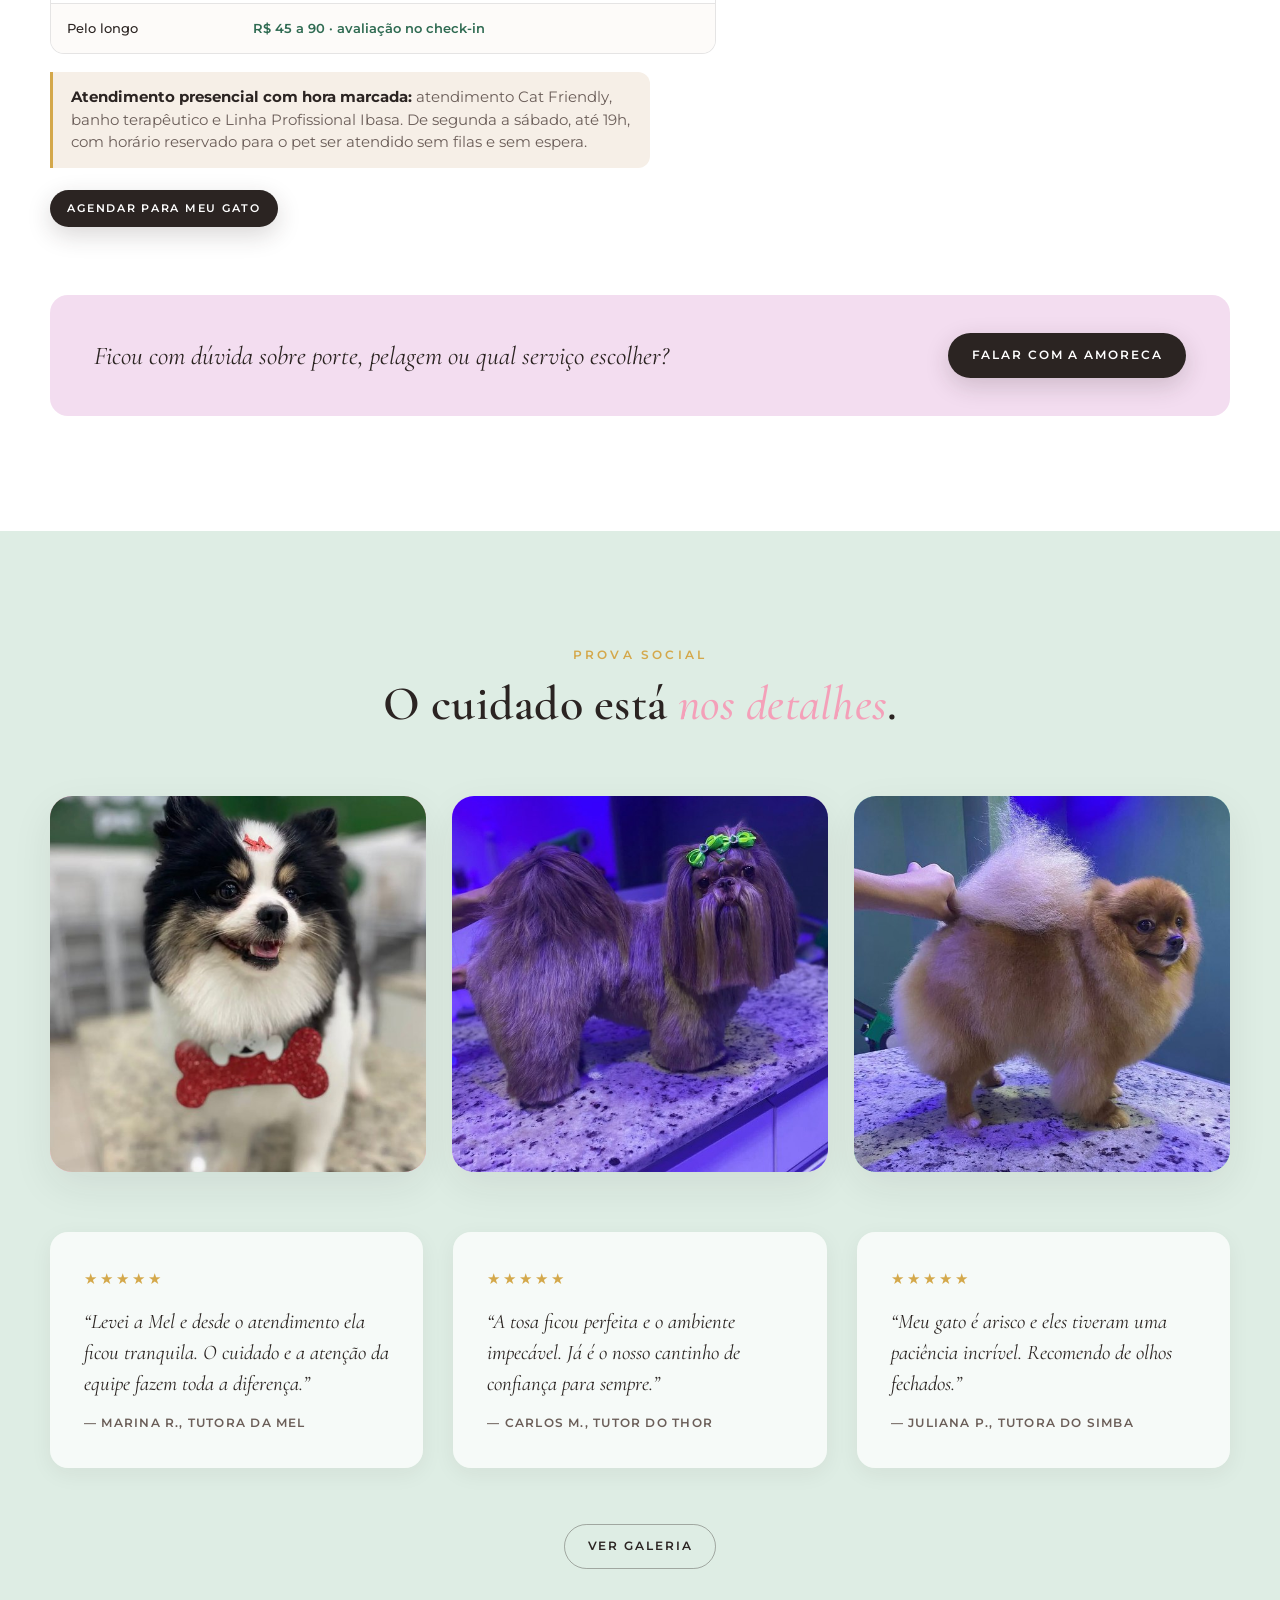
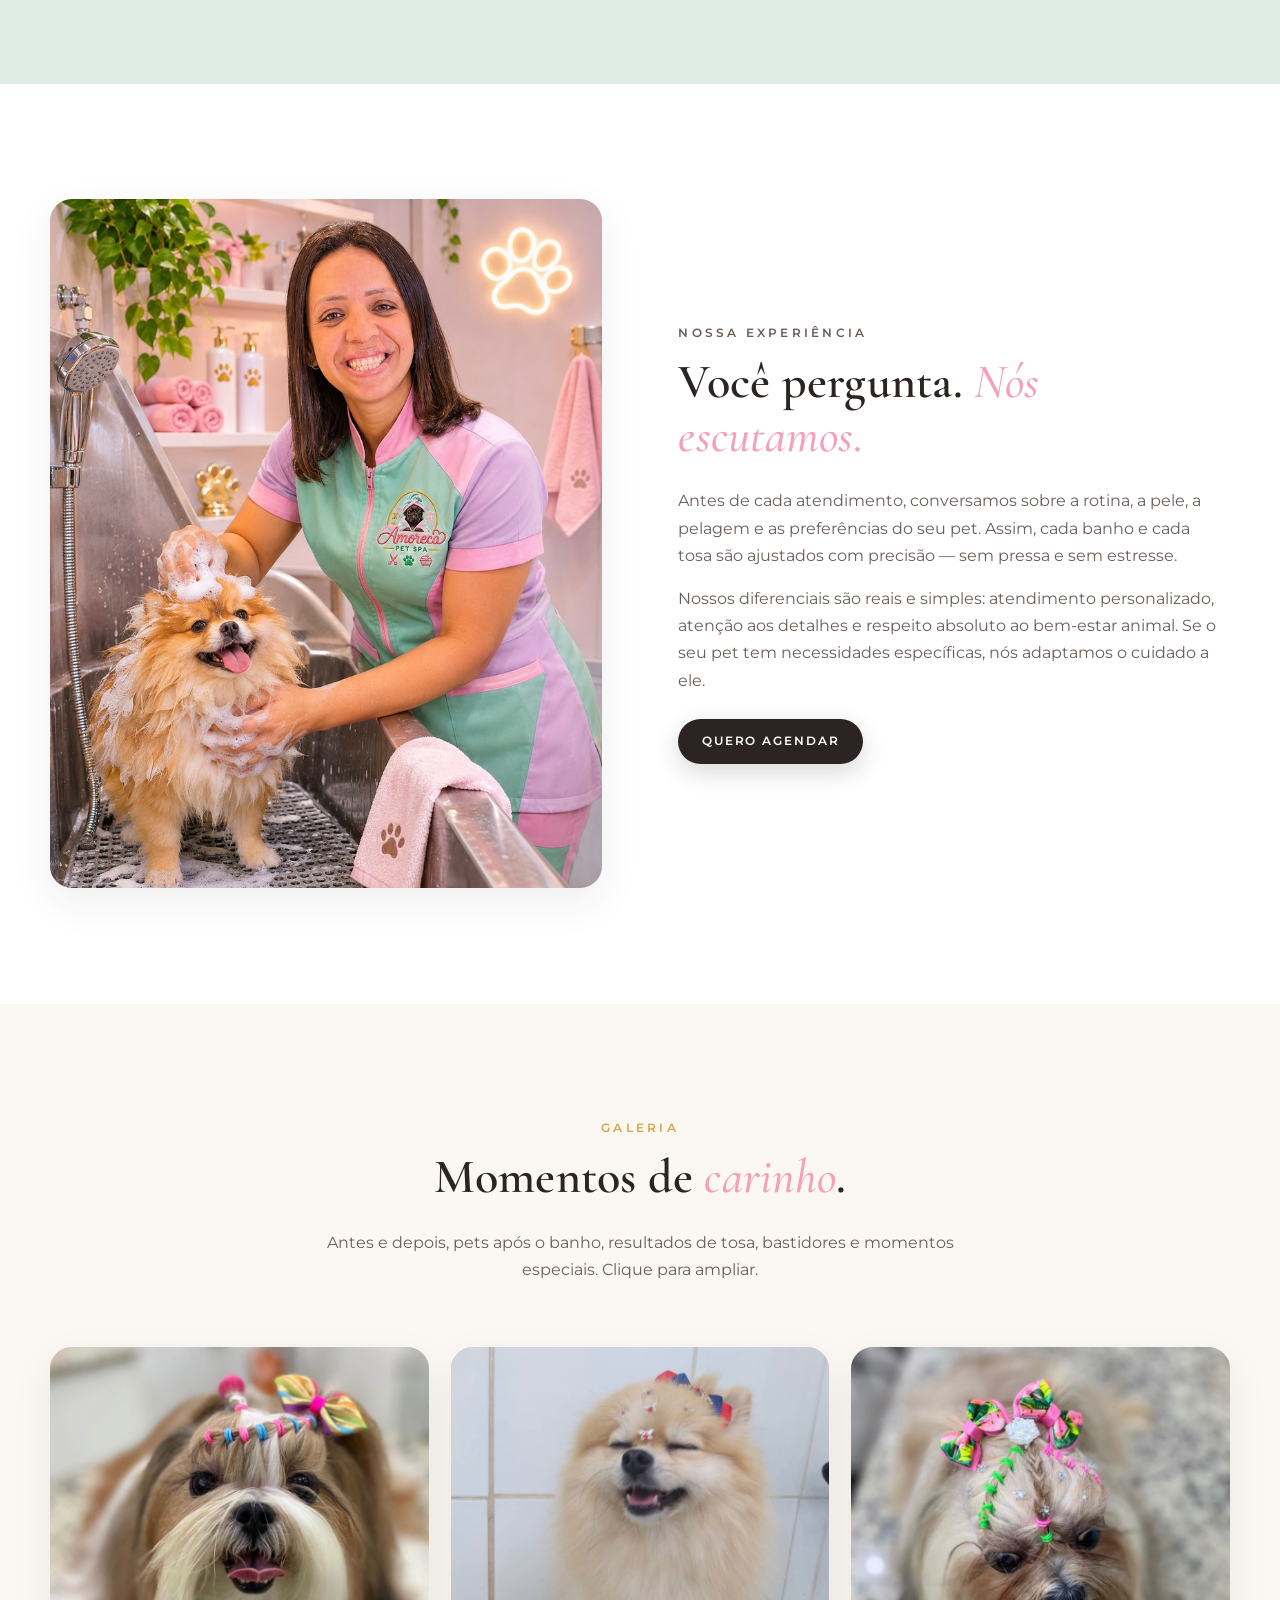
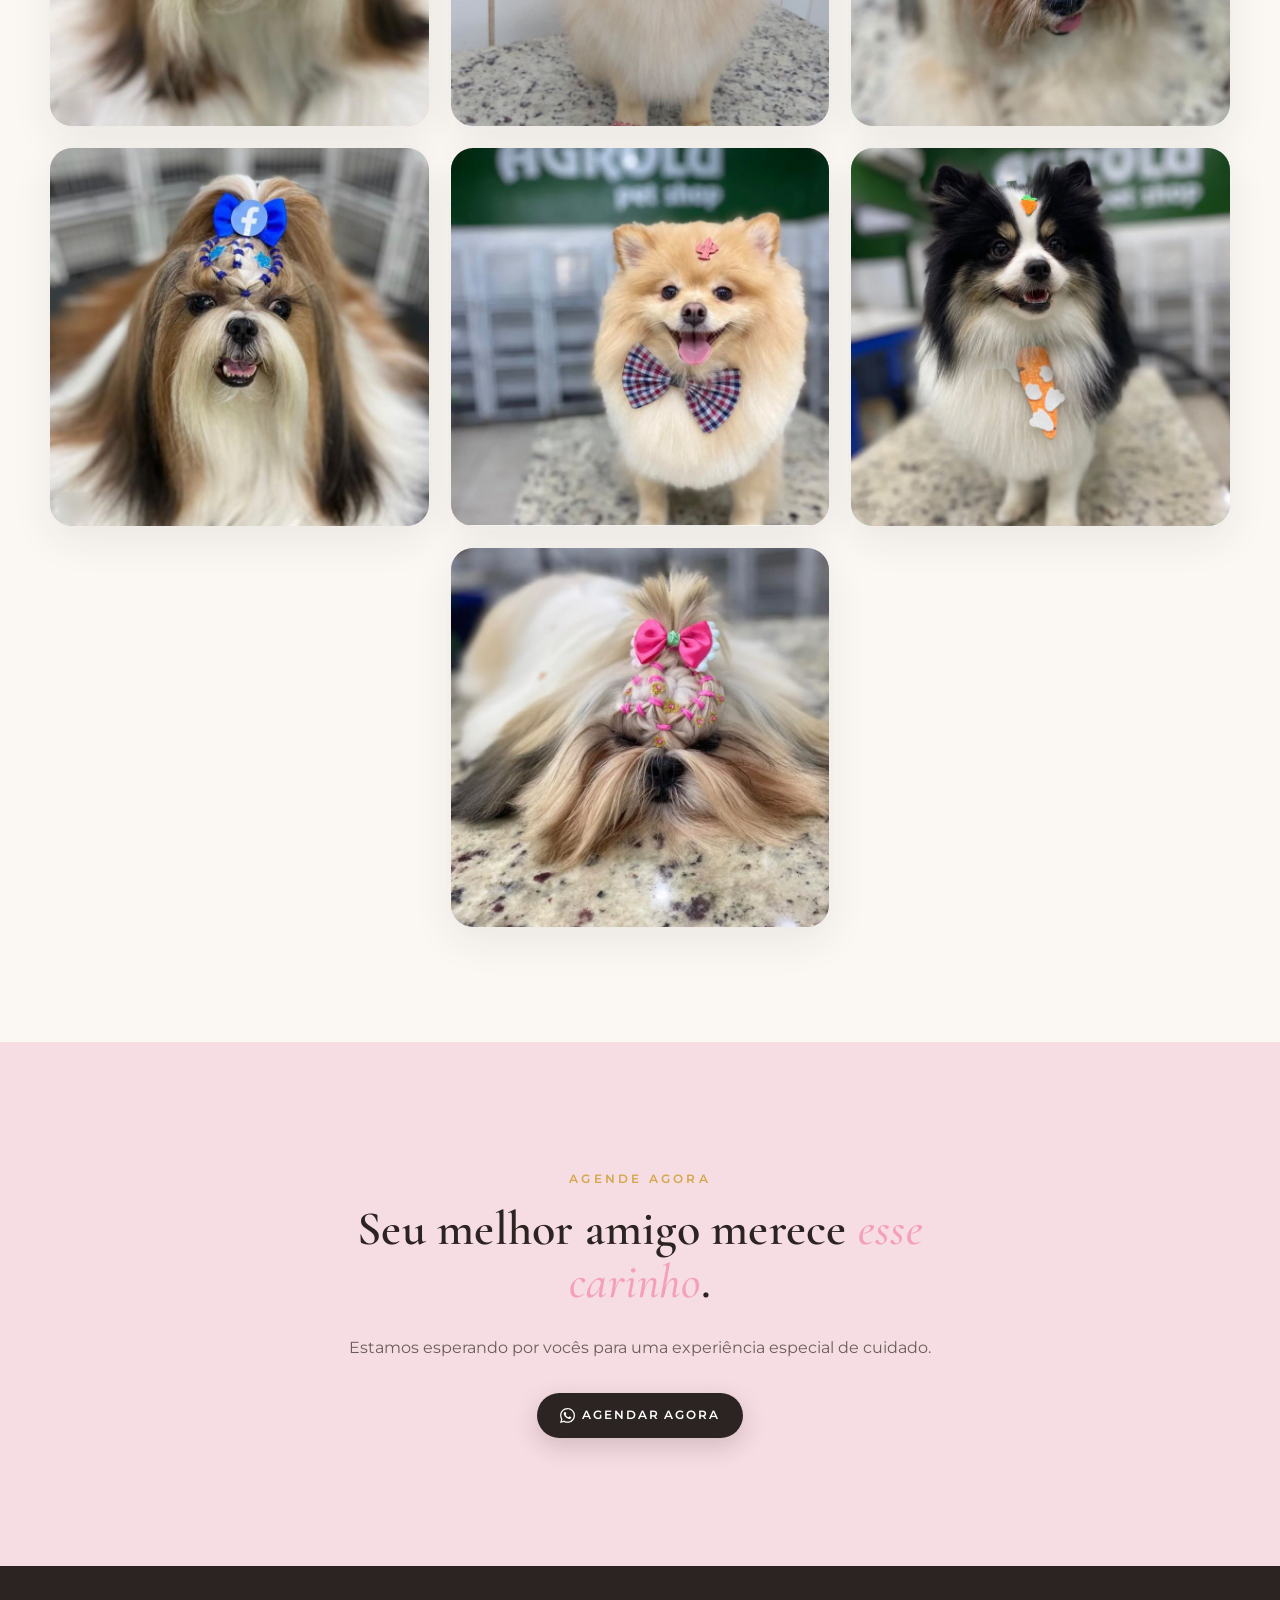
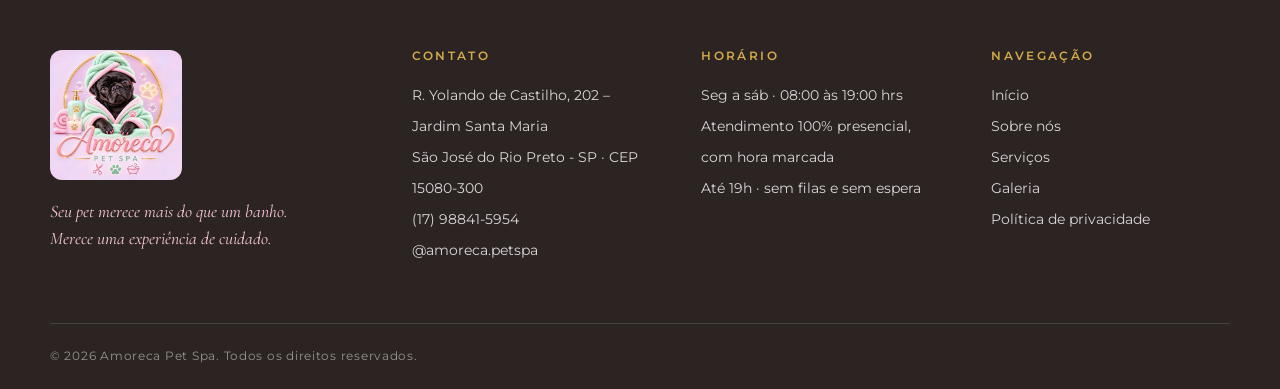
==== commit 5ff53520: "Troca a foto da seção Nossa experiência pela do salão Groomer com o uniforme Amoreca dando banho em " ====
--- a/index.html
+++ b/index.html
@@ -579,9 +579,9 @@
     <section class="section experiencia" id="experiencia" aria-labelledby="exp-titulo">
       <div class="container experiencia__grid">
         <div class="experiencia__media reveal">
-          <!-- FOTO: substituir img/experiencia.jpg — profissional realizando um procedimento, 4:5 -->
+          <!-- FOTO: img/experiencia.jpg — banho no salão, proporção 4:5 -->
           <figure class="photo" style="--ph:#F3DDF0">
-            <img src="img/experiencia.jpg" alt="Profissional aparando as unhas de um cão na mesa de tosa" width="800" height="1000" loading="lazy">
+            <img src="img/experiencia.jpg?v=12" alt="Groomer com o uniforme do Amoreca dando banho em um Pomeranian na banheira" width="800" height="1000" loading="lazy">
           </figure>
         </div>
 
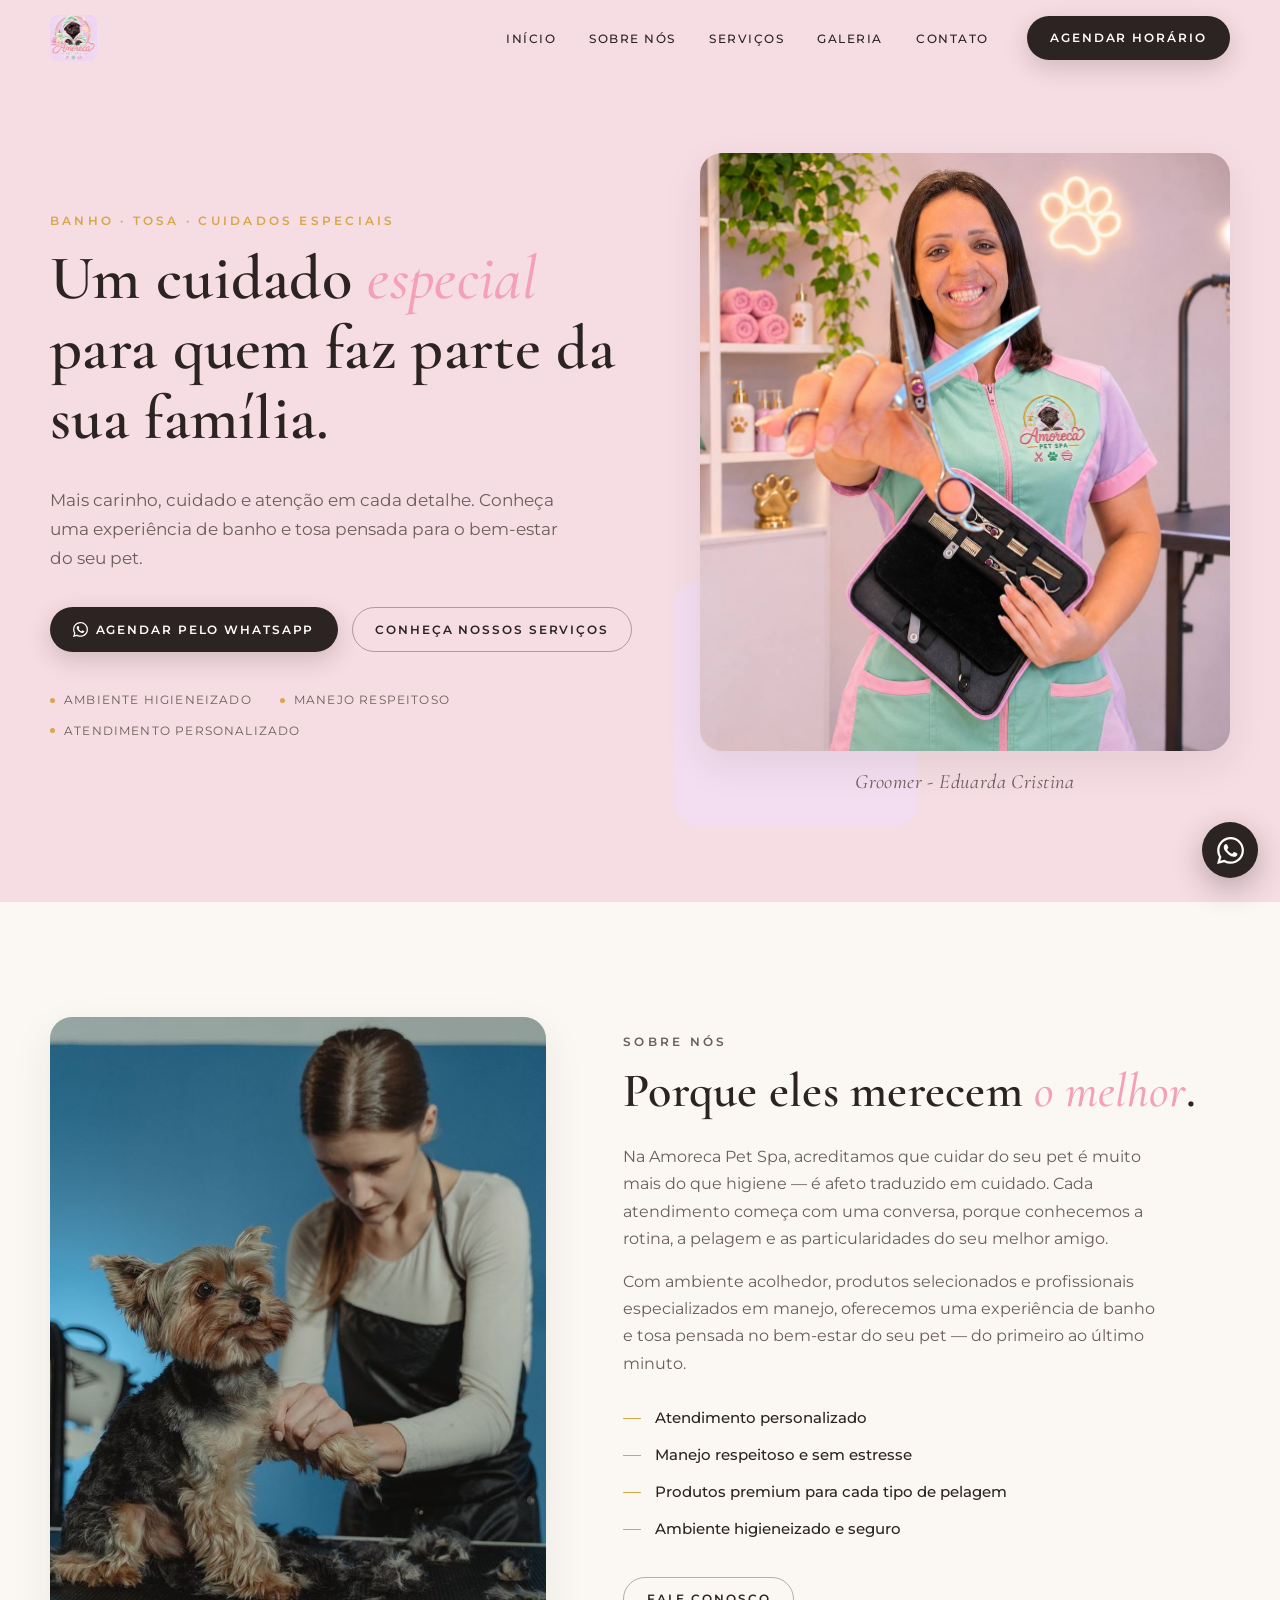
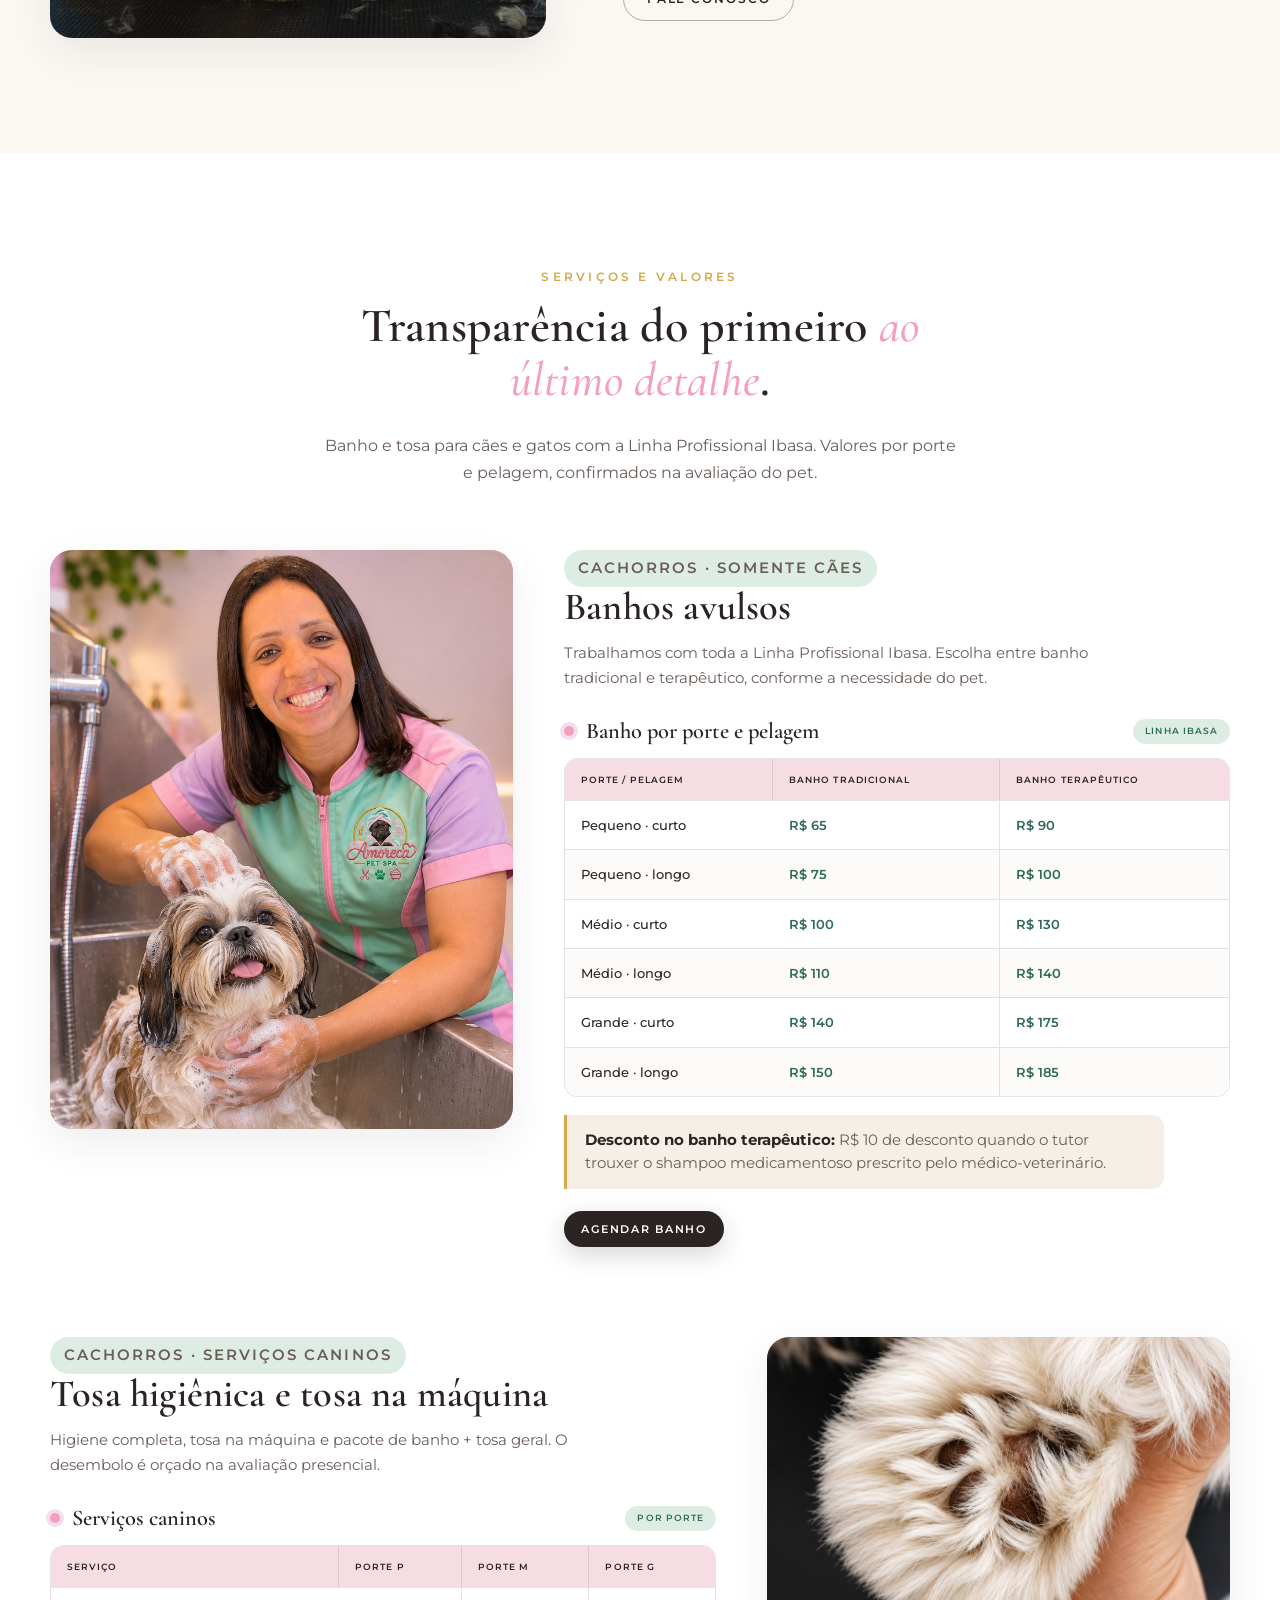
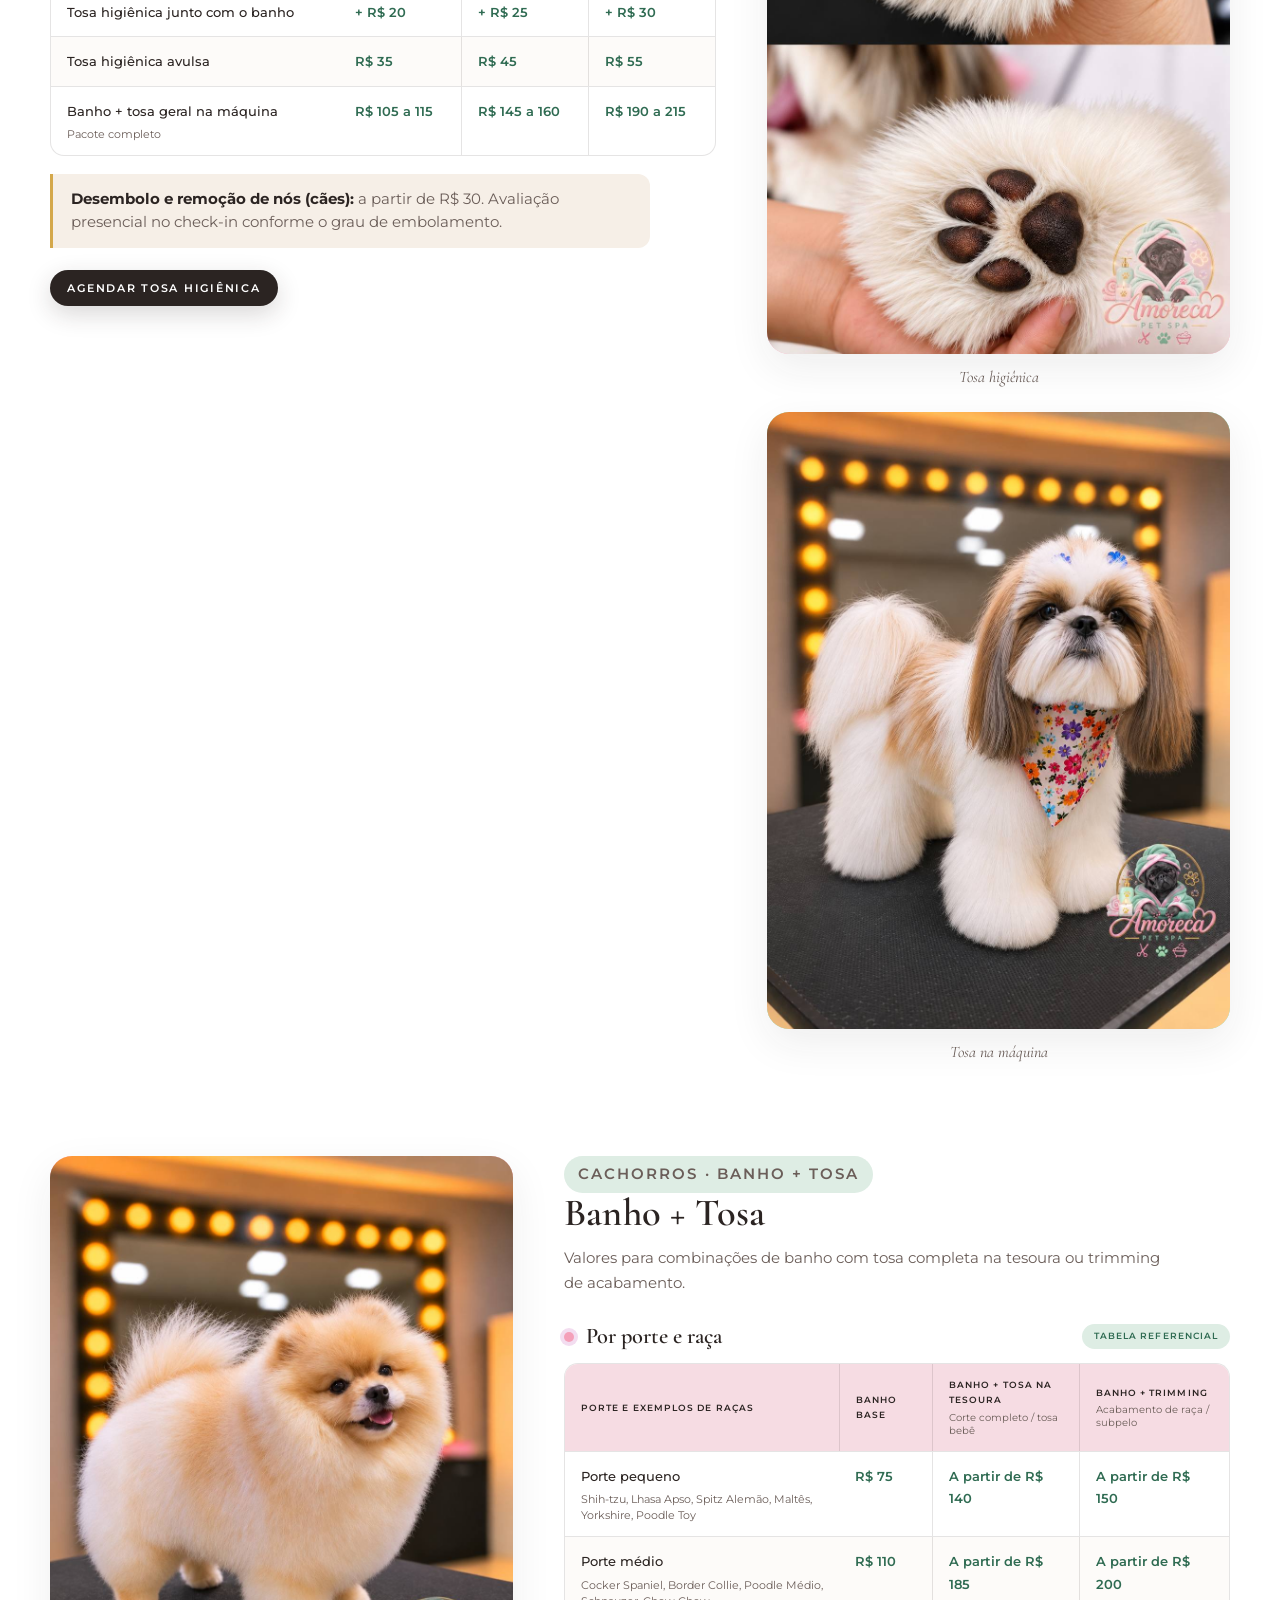
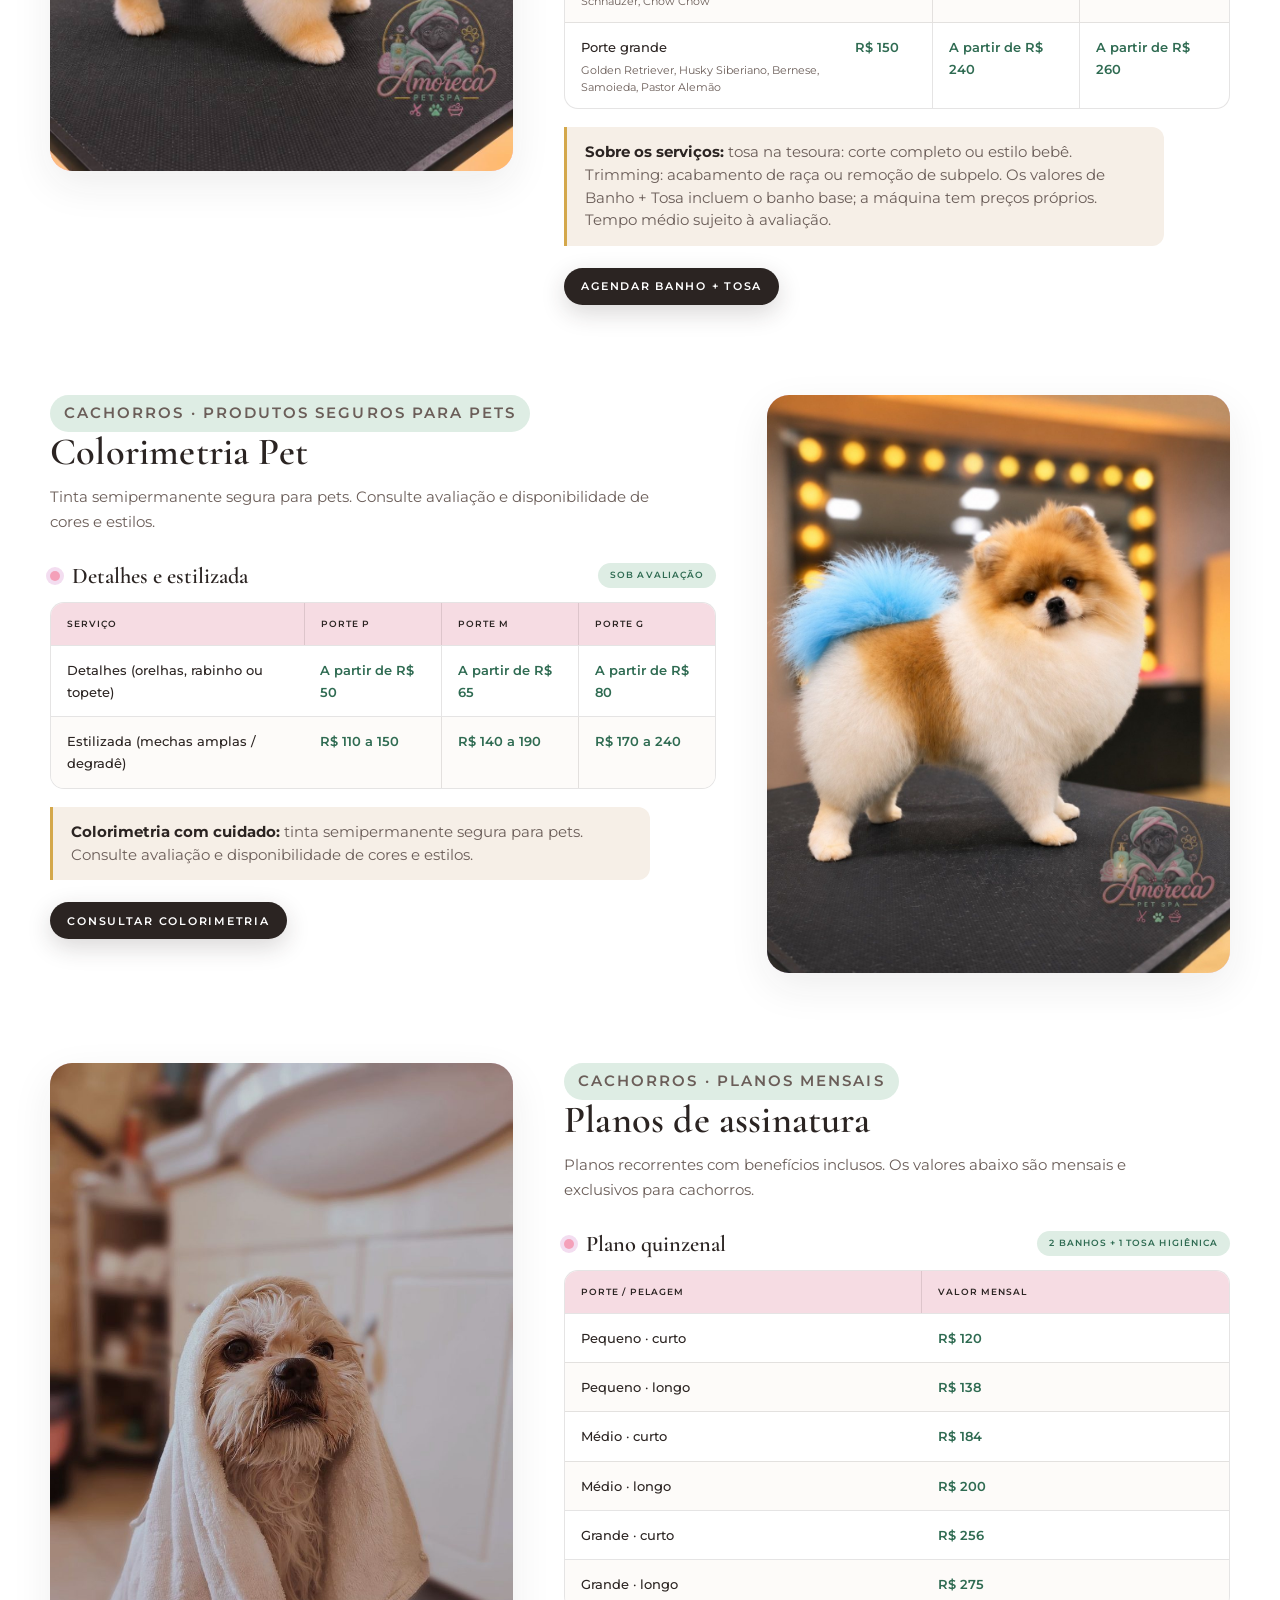
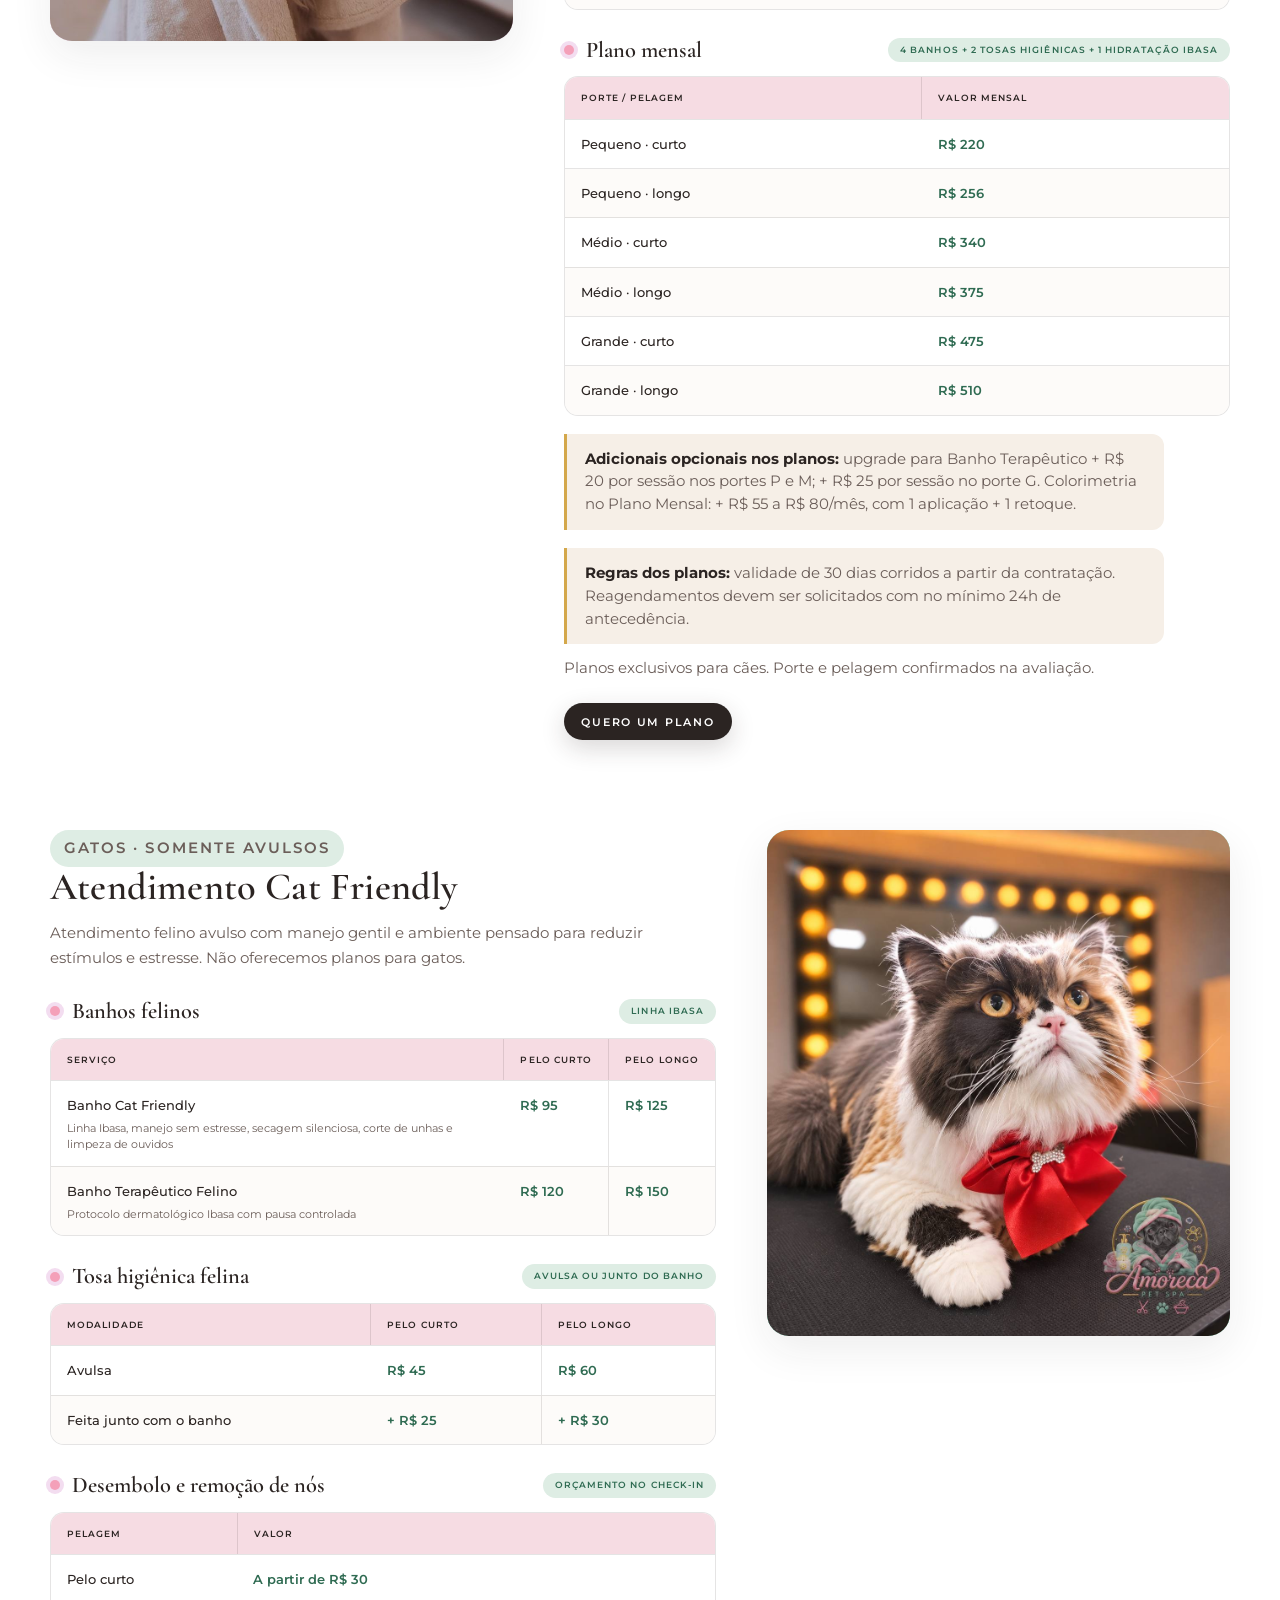
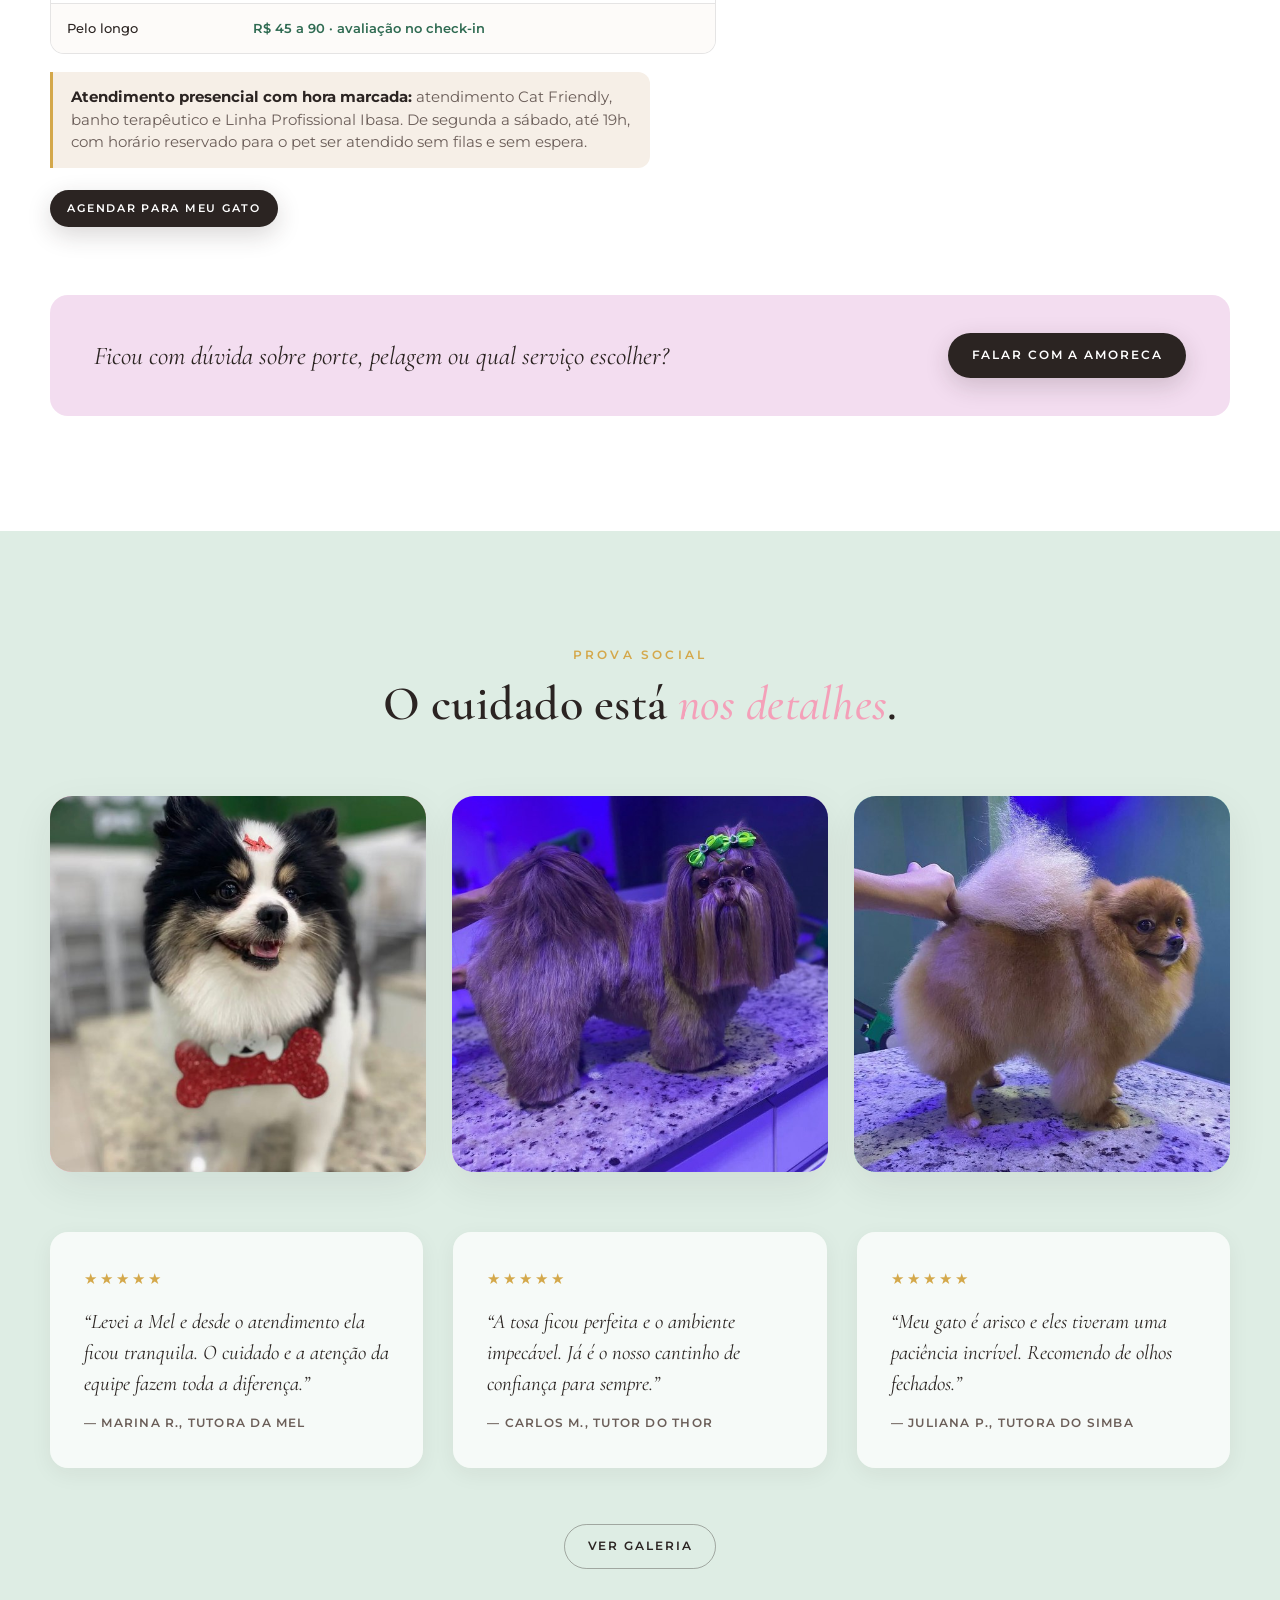
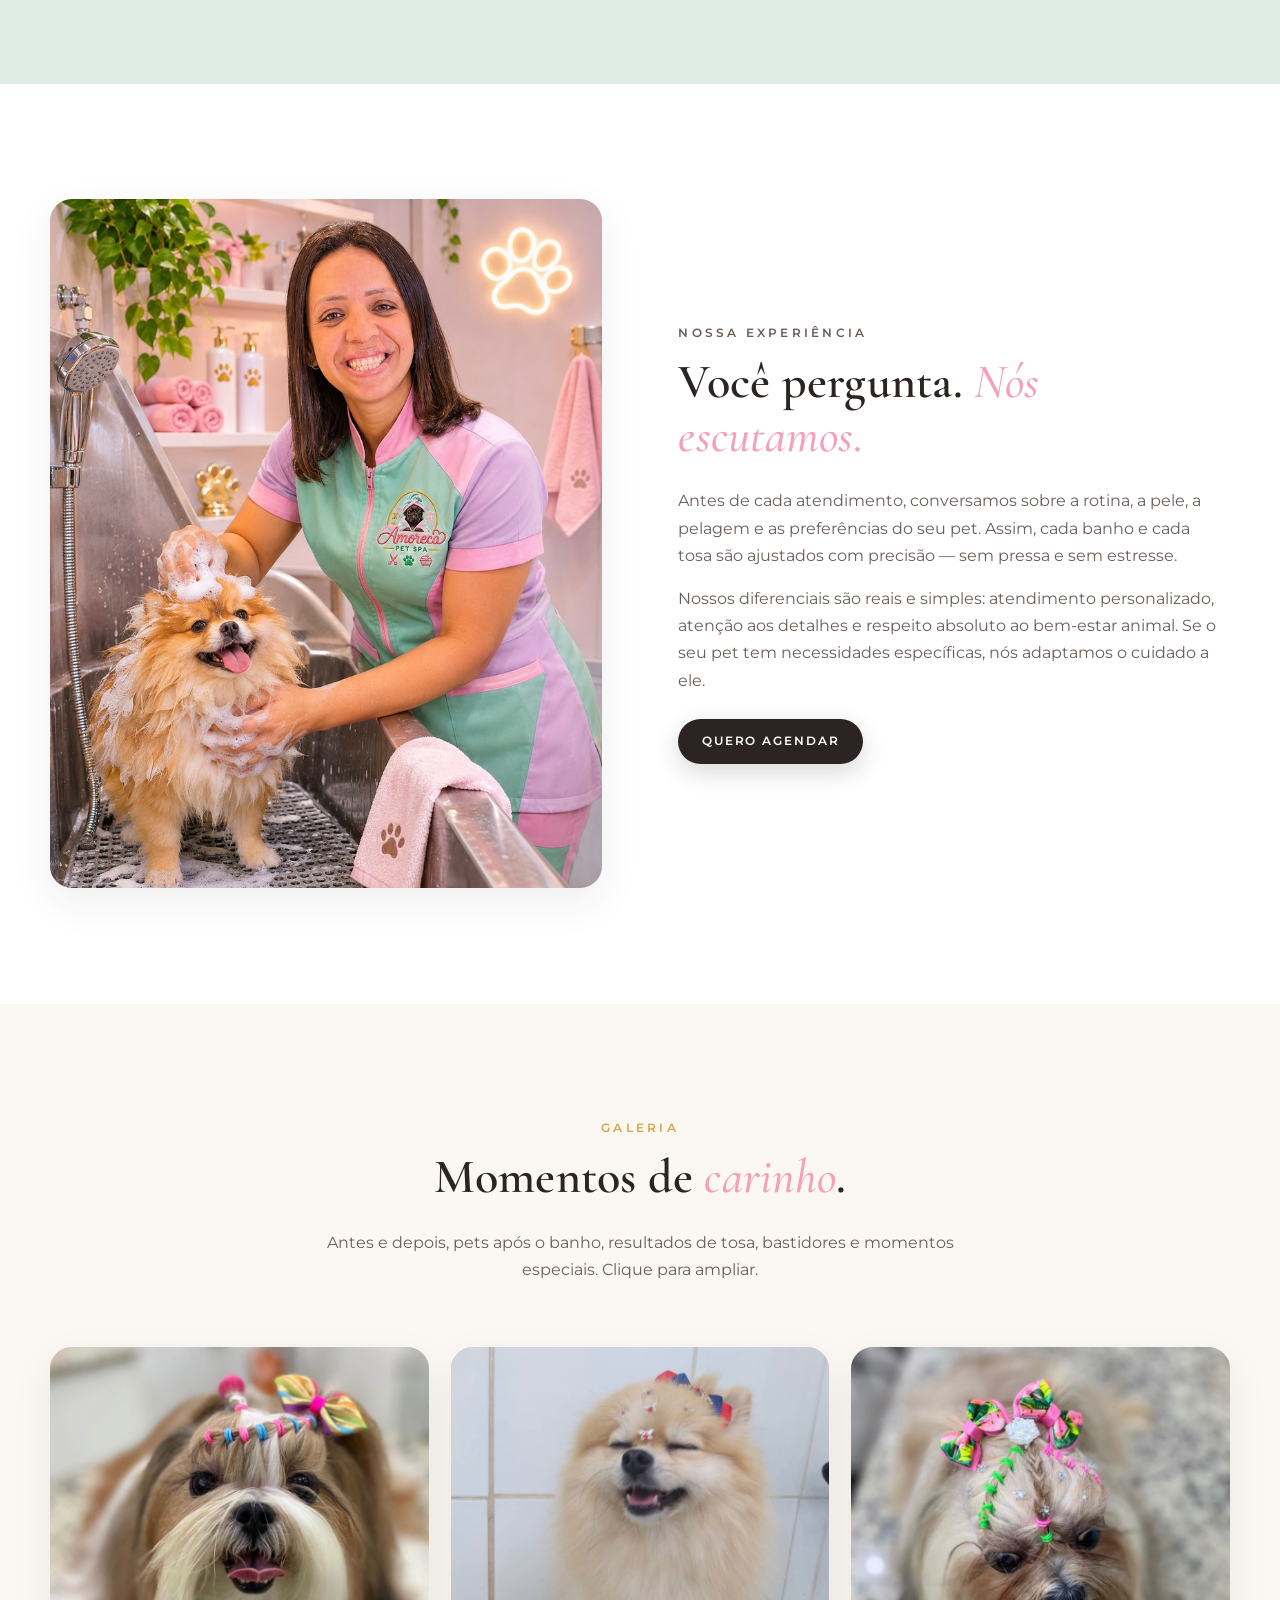
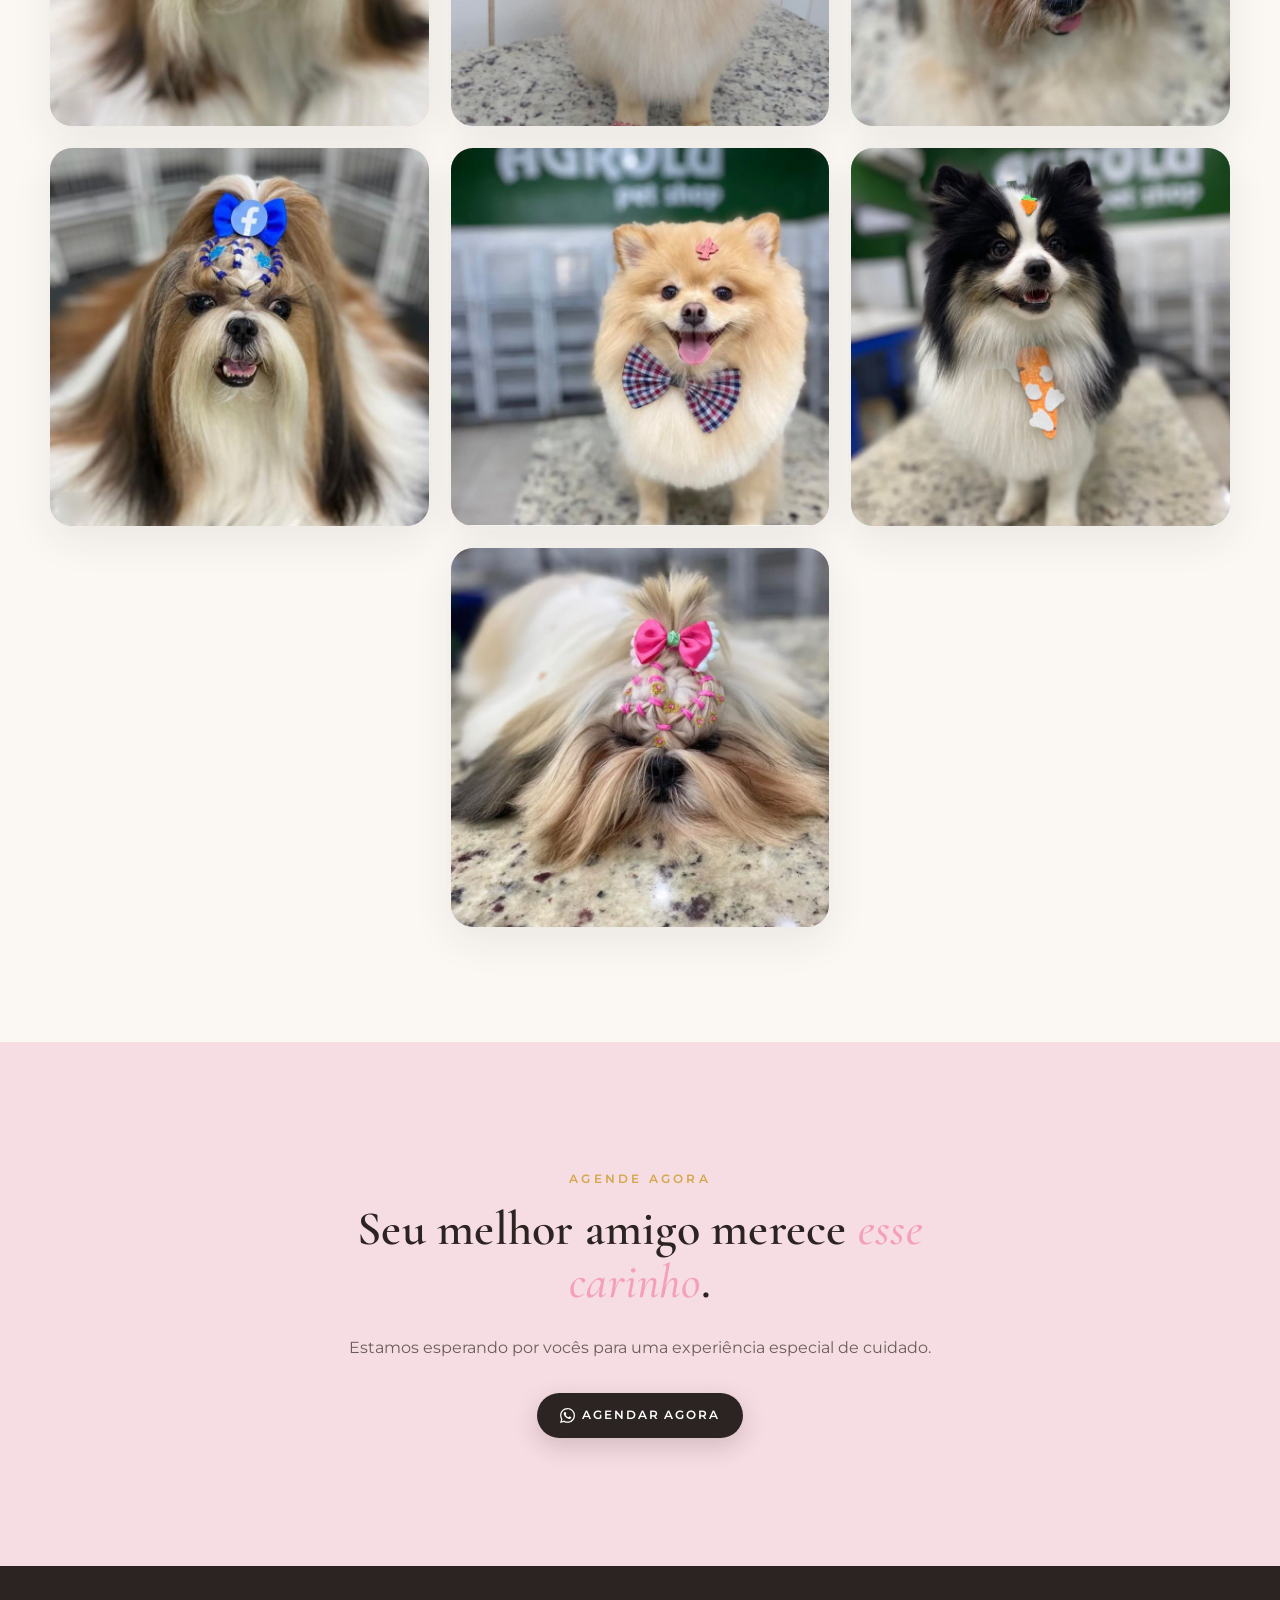
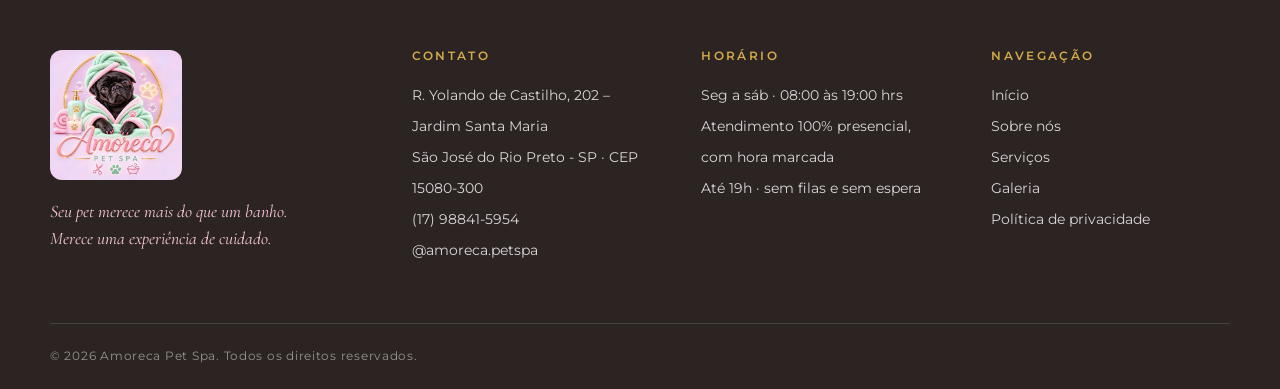
==== commit 8745f338: "Troca a foto do bloco Banhos avulsos pela do salao Groomer com o uniforme Amoreca dando banho com es" ====
--- a/index.html
+++ b/index.html
@@ -172,7 +172,7 @@
           <!-- ============ BLOCO 1 — BANHOS AVULSOS ============ -->
           <article class="valor-bloco reveal">
             <figure class="photo valor-bloco__photo" style="--ph:#F9C6D6">
-              <img src="img/valores-banho.jpg" alt="Cão tomando banho com espuma delicada na Amoreca Pet Spa" width="800" height="1000" loading="lazy">
+              <img src="img/valores-banho.jpg?v=12" alt="Groomer com o uniforme do Amoreca dando banho com espuma em um Shih Tzu na banheira" width="800" height="1000" loading="lazy">
             </figure>
             <div class="valor-bloco__body">
               <p class="valor-tag">Cachorros &middot; Somente cães</p>
